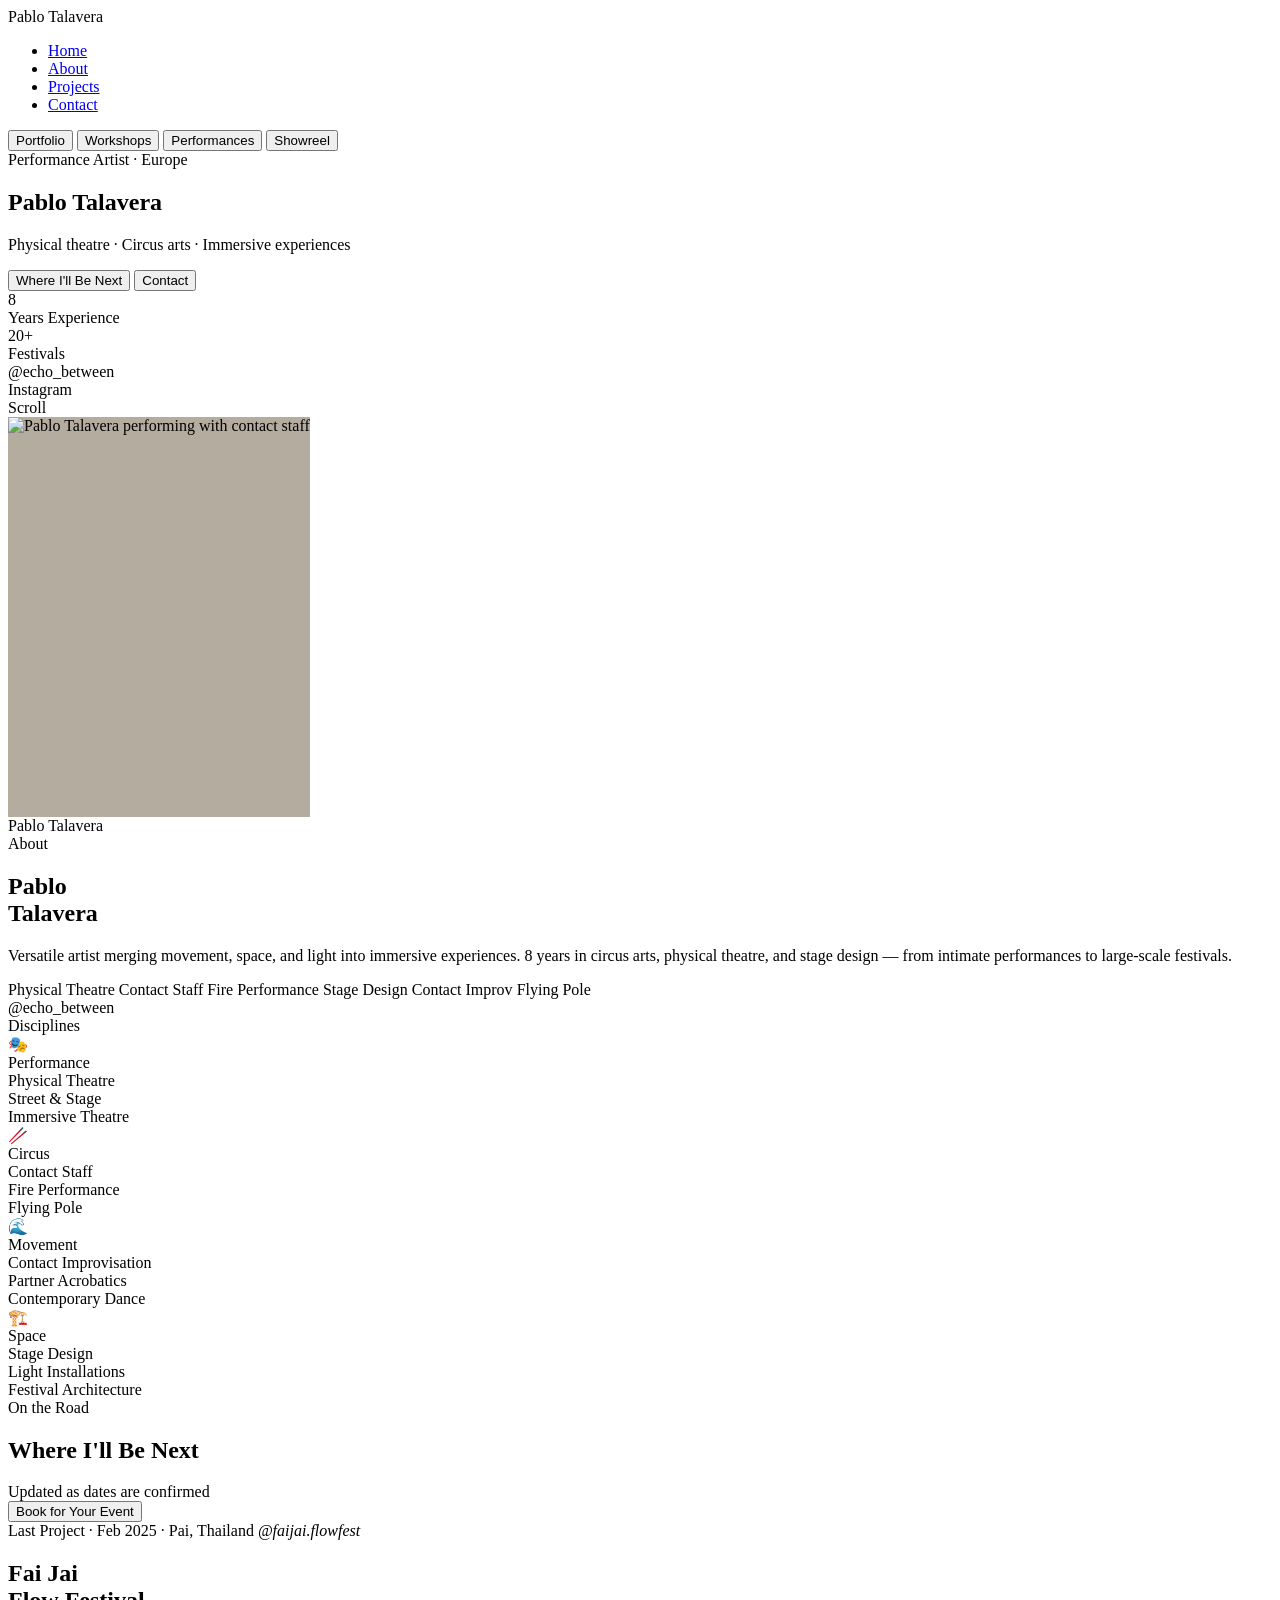
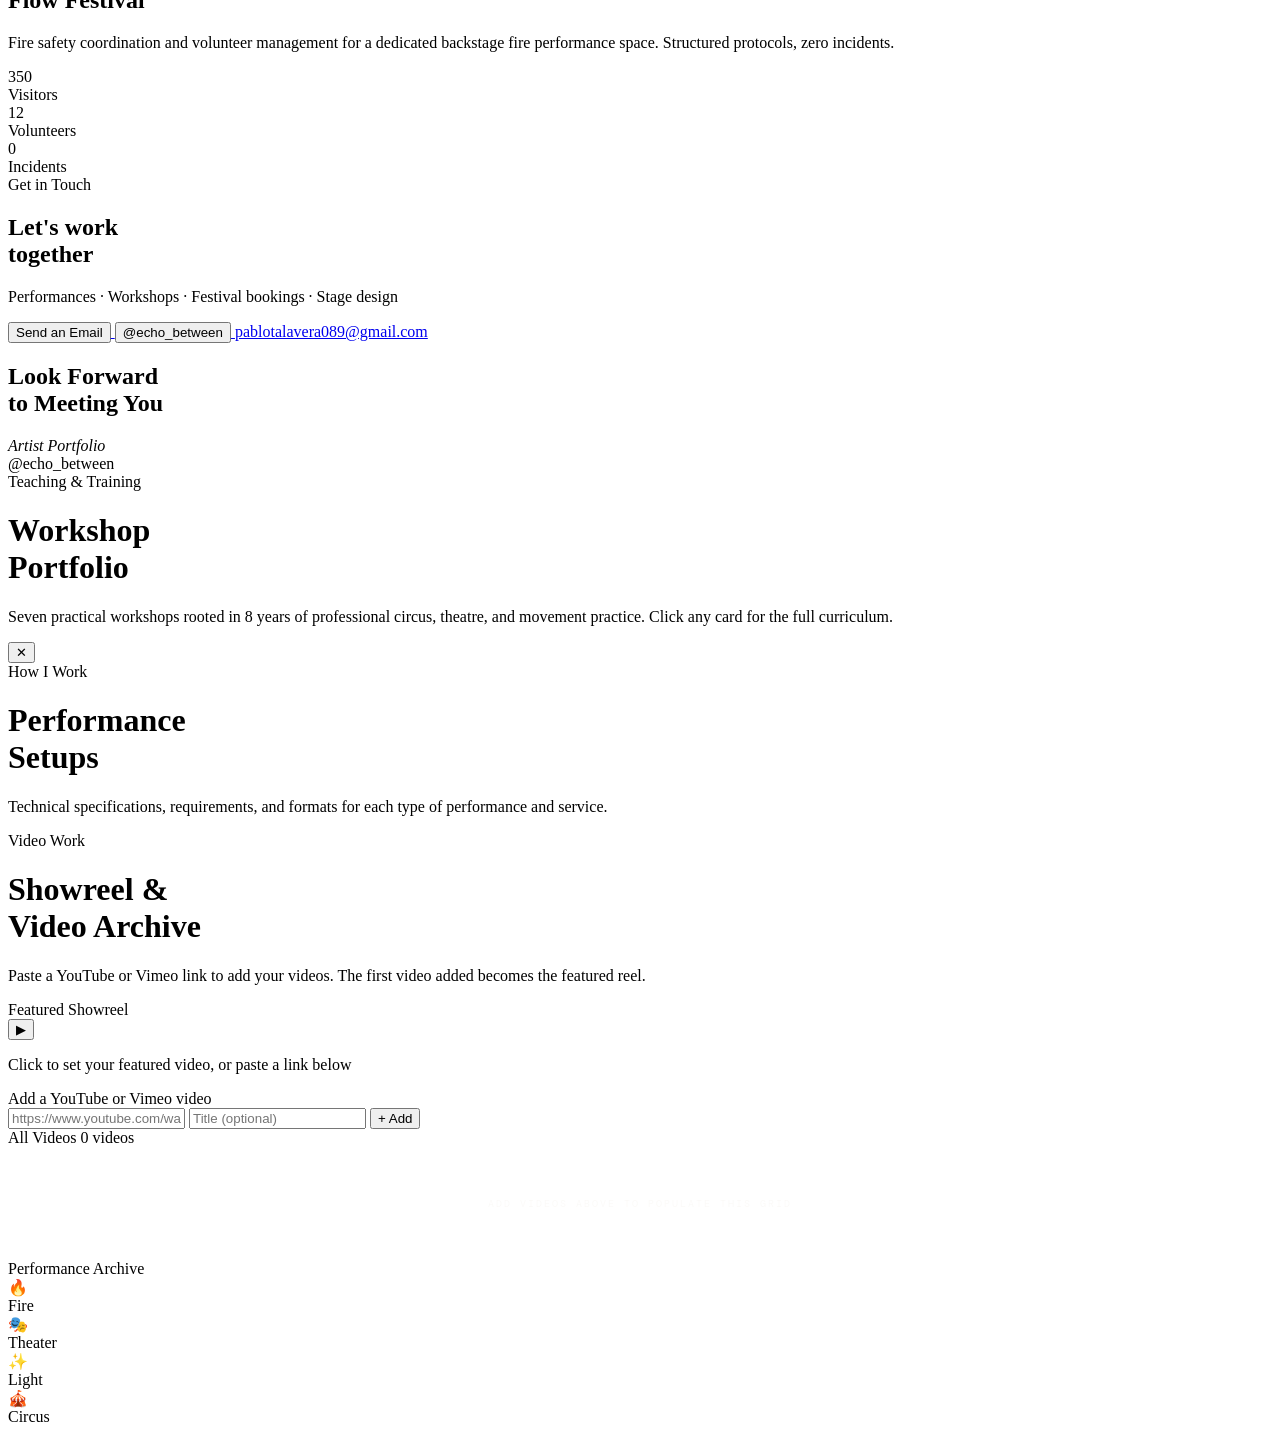
==== index.html @ c5f470c3 "Add files via upload" ====
<!DOCTYPE html>
<html lang="en">
<head>
  <meta charset="UTF-8"/>
  <meta name="viewport" content="width=device-width, initial-scale=1.0"/>
  <meta name="description" content="Pablo Talavera — Multidisciplinary performance artist. Physical theatre, circus arts, contact staff, stage design and immersive experiences."/>
  <meta name="author" content="Pablo Talavera"/>
  <meta property="og:title" content="Pablo Talavera — Artist Portfolio"/>
  <meta property="og:description" content="Physical theatre · Circus arts · Immersive experiences"/>
  <meta property="og:type" content="website"/>
  <title>Pablo Talavera — Artist Portfolio</title>

  <!-- Fonts -->
  <link rel="preconnect" href="https://fonts.googleapis.com"/>
  <link rel="preconnect" href="https://fonts.gstatic.com" crossorigin/>
  <link href="https://fonts.googleapis.com/css2?family=Cormorant+Garamond:ital,wght@0,300;0,400;0,600;1,300;1,400&family=DM+Sans:wght@300;400;500&family=DM+Mono:wght@400;500&display=swap" rel="stylesheet"/>

  <!-- Styles -->
  <link rel="stylesheet" href="assets/css/style.css"/>
</head>
<body>

<!-- CURSOR -->
<div id="cur" aria-hidden="true"></div>
<div id="cur-r" aria-hidden="true"></div>
<div class="grain" aria-hidden="true"></div>

<!-- ══ MAIN NAV ══ -->
<nav id="mnav" role="navigation" aria-label="Main navigation">
  <div class="nav-brand">Pablo Talavera</div>
  <ul class="nav-links">
    <li><a href="#" onclick="gp('home');return false;">Home</a></li>
    <li><a href="#" onclick="gp('home');setTimeout(()=>document.querySelector('.about-sec')?.scrollIntoView({behavior:'smooth'}),120);return false;">About</a></li>
    <li><a href="#" onclick="gp('home');setTimeout(()=>document.querySelector('.proj-sec')?.scrollIntoView({behavior:'smooth'}),120);return false;">Projects</a></li>
    <li><a href="#" onclick="gp('home');setTimeout(()=>document.querySelector('.cta-sec')?.scrollIntoView({behavior:'smooth'}),120);return false;">Contact</a></li>
  </ul>
</nav>

<!-- ══ PILL NAV ══ -->
<div id="pnav" role="navigation" aria-label="Section navigation">
  <button class="pb on"  onclick="gp('home')">Portfolio</button>
  <button class="pb"     onclick="gp('workshops')">Workshops</button>
  <button class="pb"     onclick="gp('performance')">Performances</button>
  <button class="pb"     onclick="gp('showreel')">Showreel</button>
</div>

<!-- ══════════════════════════════════════════
     PAGE: HOME
══════════════════════════════════════════ -->
<div id="pg-home" class="pg on">

  <!-- HERO -->
  <section id="hero" aria-label="Hero">
    <div class="orb orb1" aria-hidden="true"></div>
    <div class="orb orb2" aria-hidden="true"></div>
    <div class="hero-layout">
      <div class="hero-left">
        <div class="hero-eyebrow">Performance Artist · Europe</div>
        <h1 class="hero-name">
          <span class="ln">Pablo</span>
          <span class="ln">Talavera</span>
        </h1>
        <p class="hero-desc">Physical theatre · Circus arts · Immersive experiences</p>
        <div class="hero-btns">
          <button class="btn-primary" onclick="document.querySelector('.sched-sec').scrollIntoView({behavior:'smooth'})">
            Where I'll Be Next
          </button>
          <button class="btn-ghost" onclick="document.querySelector('.cta-sec').scrollIntoView({behavior:'smooth'})">
            Contact
          </button>
        </div>
      </div>
      <div class="hero-right-col">
        <div class="hstat">
          <div class="hstat-n" data-count="8" data-fmt="n">8</div>
          <div class="hstat-l">Years Experience</div>
        </div>
        <div class="h-div" aria-hidden="true"></div>
        <div class="hstat">
          <div class="hstat-n" data-count="20" data-fmt="p">20+</div>
          <div class="hstat-l">Festivals</div>
        </div>
        <div class="h-div" aria-hidden="true"></div>
        <div class="him">
          <div class="him-h">@echo_between</div>
          <div class="him-l">Instagram</div>
        </div>
      </div>
    </div>
    <div class="hero-scroll" aria-hidden="true">
      <div class="sc-bar"></div>
      <span>Scroll</span>
    </div>
  </section>

  <!-- ABOUT -->
  <section class="about-sec" aria-label="About">
    <div class="about-inner">
      <div class="rl">
        <div class="about-img-wrap">
          <img src="assets/images/pablo-about.jpg" alt="Pablo Talavera performing with contact staff"
               onerror="this.style.background='#b5aca0';this.style.minHeight='400px'"/>
          <div class="about-img-tag">Pablo Talavera</div>
        </div>
      </div>
      <div>
        <div class="eyebrow rv">About</div>
        <h2 class="about-heading rv d1">Pablo<br/>Talavera</h2>
        <p class="about-body rv d2">
          Versatile artist merging movement, space, and light into immersive experiences.
          8 years in circus arts, physical theatre, and stage design —
          from intimate performances to large-scale festivals.
        </p>
        <div class="about-pills rv d3">
          <span class="about-pill">Physical Theatre</span>
          <span class="about-pill">Contact Staff</span>
          <span class="about-pill">Fire Performance</span>
          <span class="about-pill">Stage Design</span>
          <span class="about-pill">Contact Improv</span>
          <span class="about-pill">Flying Pole</span>
        </div>
        <div class="about-sig rv d4">@echo_between</div>
      </div>
    </div>
  </section>

  <!-- SKILLS -->
  <section class="skills-sec" aria-label="Disciplines">
    <div class="skills-inner">
      <div class="eyebrow rv">Disciplines</div>
      <div class="skills-grid">
        <div class="skill-block rv d1">
          <div class="skill-ico" aria-hidden="true">🎭</div>
          <div class="skill-title">Performance</div>
          <div class="skill-items">
            <div class="skill-item">Physical Theatre</div>
            <div class="skill-item">Street &amp; Stage</div>
            <div class="skill-item">Immersive Theatre</div>
          </div>
        </div>
        <div class="skill-block rv d2">
          <div class="skill-ico" aria-hidden="true">🥢</div>
          <div class="skill-title">Circus</div>
          <div class="skill-items">
            <div class="skill-item">Contact Staff</div>
            <div class="skill-item">Fire Performance</div>
            <div class="skill-item">Flying Pole</div>
          </div>
        </div>
        <div class="skill-block rv d3">
          <div class="skill-ico" aria-hidden="true">🌊</div>
          <div class="skill-title">Movement</div>
          <div class="skill-items">
            <div class="skill-item">Contact Improvisation</div>
            <div class="skill-item">Partner Acrobatics</div>
            <div class="skill-item">Contemporary Dance</div>
          </div>
        </div>
        <div class="skill-block rv d4">
          <div class="skill-ico" aria-hidden="true">🏗️</div>
          <div class="skill-title">Space</div>
          <div class="skill-items">
            <div class="skill-item">Stage Design</div>
            <div class="skill-item">Light Installations</div>
            <div class="skill-item">Festival Architecture</div>
          </div>
        </div>
      </div>
    </div>
  </section>

  <!-- SCHEDULE -->
  <section class="sched-sec" aria-label="Schedule">
    <div class="sched-inner">
      <div class="sched-top rv">
        <div>
          <div class="eyebrow">On the Road</div>
          <h2 class="sched-heading">Where I'll Be Next</h2>
        </div>
        <div class="sched-note">Updated as dates are confirmed</div>
      </div>
      <!-- Rendered by JS from SCHEDULE array in main.js -->
      <div class="sched-list rv d1" id="sched-list"></div>
      <div class="sched-cta rv d2">
        <button class="btn-primary" onclick="document.querySelector('.cta-sec').scrollIntoView({behavior:'smooth'})">
          Book for Your Event
        </button>
      </div>
    </div>
  </section>

  <!-- PROJECT SHOWCASE -->
  <section class="proj-sec" aria-label="Project showcase">
    <div class="proj-inner">
      <div class="proj-header rv">
        <span>Last Project · Feb 2025 · Pai, Thailand</span>
        <span style="font-style:italic;">@faijai.flowfest</span>
      </div>
      <div class="proj-grid">
        <div>
          <h2 class="proj-title rv">Fai Jai<br/>Flow Festival</h2>
          <p class="proj-desc rv d1">
            Fire safety coordination and volunteer management
            for a dedicated backstage fire performance space.
            Structured protocols, zero incidents.
          </p>
        </div>
        <div class="proj-stats rv d2">
          <div>
            <div class="proj-stat-n">350</div>
            <div class="proj-stat-l">Visitors</div>
          </div>
          <div>
            <div class="proj-stat-n">12</div>
            <div class="proj-stat-l">Volunteers</div>
          </div>
          <div>
            <div class="proj-stat-n">0</div>
            <div class="proj-stat-l">Incidents</div>
          </div>
        </div>
      </div>
    </div>
  </section>

  <!-- CONTACT CTA -->
  <section class="cta-sec" aria-label="Contact">
    <div class="cta-inner">
      <div class="rv">
        <div class="eyebrow cta-pre">Get in Touch</div>
        <h2 class="cta-title">Let's work<br/>together</h2>
        <p class="cta-sub">Performances · Workshops · Festival bookings · Stage design</p>
      </div>
      <div class="cta-right rv d2">
        <a href="mailto:pablotalavera089@gmail.com">
          <button class="btn-primary">Send an Email</button>
        </a>
        <a href="https://instagram.com/echo_between" target="_blank" rel="noopener noreferrer">
          <button class="btn-ghost">@echo_between</button>
        </a>
        <a class="cta-email" href="mailto:pablotalavera089@gmail.com">
          pablotalavera089@gmail.com
        </a>
      </div>
    </div>
  </section>

  <!-- CLOSING -->
  <div class="cls" aria-hidden="true">
    <div class="cls-bg"></div>
    <div class="cls-in">
      <div class="cls-vl rv"></div>
      <h2 class="cls-txt rv d1">Look Forward<br/>to Meeting You</h2>
    </div>
    <div class="cls-foot">
      <span class="cls-foot-t" style="font-style:italic;">Artist Portfolio</span>
      <div class="cls-foot-line"></div>
      <span class="cls-foot-t">@echo_between</span>
    </div>
  </div>

</div><!-- /pg-home -->

<!-- ══════════════════════════════════════════
     PAGE: WORKSHOPS
══════════════════════════════════════════ -->
<div id="pg-workshops" class="pg">
  <div class="ws-page">
    <div class="ws-hero max-w">
      <div class="eyebrow">Teaching &amp; Training</div>
      <h1 class="ws-hero-title">Workshop<br/>Portfolio</h1>
      <p class="ws-hero-sub">
        Seven practical workshops rooted in 8 years of professional circus,
        theatre, and movement practice. Click any card for the full curriculum.
      </p>
    </div>
    <!-- Rendered by JS from WORKSHOPS array -->
    <div class="ws-grid" id="ws-grid"></div>
  </div>
</div>

<!-- Workshop modal -->
<div class="wmo" id="wmo" onclick="overlayClick(event)" role="dialog" aria-modal="true" aria-label="Workshop detail">
  <div class="wm">
    <div class="wmt">
      <button class="wm-close" onclick="closeModal()" aria-label="Close">✕</button>
      <div class="wm-cat"  id="m-cat"></div>
      <div class="wm-title" id="m-title"></div>
      <div class="wm-sub"  id="m-sub"></div>
    </div>
    <div class="wmb" id="m-body"></div>
  </div>
</div>

<!-- ══════════════════════════════════════════
     PAGE: PERFORMANCES
══════════════════════════════════════════ -->
<div id="pg-performance" class="pg">
  <div class="perf-page">
    <div class="perf-hero max-w">
      <div class="eyebrow">How I Work</div>
      <h1 class="perf-hero-title">Performance<br/>Setups</h1>
      <p class="perf-hero-sub">
        Technical specifications, requirements, and formats
        for each type of performance and service.
      </p>
    </div>
    <!-- Rendered by JS from SETUPS array -->
    <div class="perf-cards" id="perf-cards"></div>
  </div>
</div>

<!-- ══════════════════════════════════════════
     PAGE: SHOWREEL
══════════════════════════════════════════ -->
<div id="pg-showreel" class="pg">
  <div class="reel-page">

    <div class="reel-hero max-w">
      <div class="eyebrow">Video Work</div>
      <h1 class="reel-hero-title">Showreel &amp;<br/>Video Archive</h1>
      <p class="reel-hero-sub">
        Paste a YouTube or Vimeo link to add your videos.
        The first video added becomes the featured reel.
      </p>
    </div>

    <div class="reel-feat">
      <div class="reel-feat-lbl">Featured Showreel</div>
      <div class="vembed" id="vfeat">
        <div class="vembed-ph">
          <button class="vplay" onclick="promptFeatured()" aria-label="Set featured video">▶</button>
          <p>Click to set your featured video, or paste a link below</p>
        </div>
      </div>
    </div>

    <div class="reel-add">
      <div class="reel-add-lbl">Add a YouTube or Vimeo video</div>
      <div class="reel-row">
        <input class="ri" id="vurl"   type="url"  placeholder="https://www.youtube.com/watch?v=..." aria-label="Video URL"/>
        <input class="ri" id="vtitle" type="text" placeholder="Title (optional)" style="max-width:200px;" aria-label="Video title"/>
        <button class="radd" onclick="addVideo()">+ Add</button>
      </div>
    </div>

    <div class="reel-grid-sec">
      <div class="rgrid-hdr">
        <span>All Videos</span>
        <span id="vcnt">0 videos</span>
      </div>
      <div class="rgrid" id="rgrid">
        <div style="grid-column:1/-1;padding:2.5rem 0;text-align:center;">
          <p style="font-family:'DM Mono',monospace;font-size:.65rem;letter-spacing:2px;text-transform:uppercase;color:rgba(237,232,222,.2);">
            Add videos above to populate this grid
          </p>
        </div>
      </div>
    </div>

    <div class="reel-ph-sec">
      <div class="reel-ph-lbl">Performance Archive</div>
      <div class="reel-ph-row">
        <div class="ph">
          <div class="pno"></div>
          <div class="psc">
            <img src="assets/images/perf-fire.jpg" alt="Fire performance"
                 onerror="this.outerHTML='<div class=pph><div class=pio>🔥</div><div class=plb>Fire</div></div>'"/>
          </div>
        </div>
        <div class="ph">
          <div class="pno"></div>
          <div class="psc">
            <img src="assets/images/perf-theater.jpg" alt="Theater performance"
                 onerror="this.outerHTML='<div class=pph><div class=pio>🎭</div><div class=plb>Theater</div></div>'"/>
          </div>
        </div>
        <div class="ph">
          <div class="pno"></div>
          <div class="psc">
            <img src="assets/images/perf-light.jpg" alt="Light installation"
                 onerror="this.outerHTML='<div class=pph><div class=pio>✨</div><div class=plb>Light</div></div>'"/>
          </div>
        </div>
        <div class="ph">
          <div class="pno"></div>
          <div class="psc">
            <img src="assets/images/perf-circus.jpg" alt="Circus performance"
                 onerror="this.outerHTML='<div class=pph><div class=pio>🎪</div><div class=plb>Circus</div></div>'"/>
          </div>
        </div>
      </div>
    </div>

  </div>
</div><!-- /pg-showreel -->

<!-- Scripts -->
<script src="assets/js/main.js"></script>
</body>
</html>
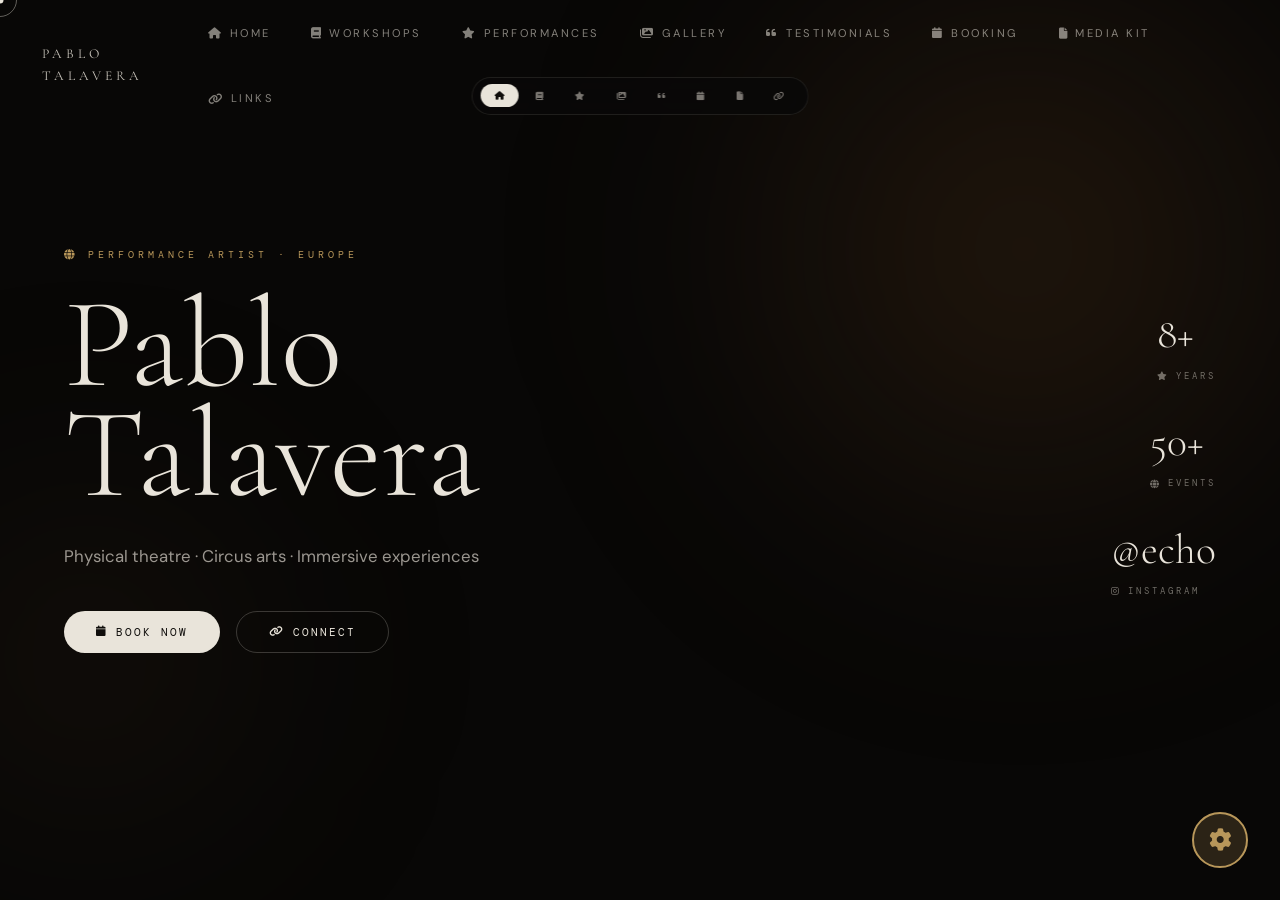
==== commit 7fbed571: "Rename index_Version9.html.txt to index.html" ====
--- a/index.html
+++ b/index.html
@@ -1,401 +1,575 @@
 <!DOCTYPE html>
 <html lang="en">
 <head>
-  <meta charset="UTF-8"/>
-  <meta name="viewport" content="width=device-width, initial-scale=1.0"/>
-  <meta name="description" content="Pablo Talavera — Multidisciplinary performance artist. Physical theatre, circus arts, contact staff, stage design and immersive experiences."/>
-  <meta name="author" content="Pablo Talavera"/>
-  <meta property="og:title" content="Pablo Talavera — Artist Portfolio"/>
-  <meta property="og:description" content="Physical theatre · Circus arts · Immersive experiences"/>
-  <meta property="og:type" content="website"/>
-  <title>Pablo Talavera — Artist Portfolio</title>
-
-  <!-- Fonts -->
-  <link rel="preconnect" href="https://fonts.googleapis.com"/>
-  <link rel="preconnect" href="https://fonts.gstatic.com" crossorigin/>
-  <link href="https://fonts.googleapis.com/css2?family=Cormorant+Garamond:ital,wght@0,300;0,400;0,600;1,300;1,400&family=DM+Sans:wght@300;400;500&family=DM+Mono:wght@400;500&display=swap" rel="stylesheet"/>
-
-  <!-- Styles -->
-  <link rel="stylesheet" href="assets/css/style.css"/>
+    <meta charset="UTF-8"/>
+    <meta name="viewport" content="width=device-width, initial-scale=1.0"/>
+    <meta name="description" content="Pablo Talavera — Professional performance artist specializing in circus arts, physical theatre, and immersive experiences across Europe. Book workshops, performances, and custom events."/>
+    <meta name="keywords" content="performance artist, circus arts, physical theatre, workshop, contact staff, fire performance, booking"/>
+    <meta name="author" content="Pablo Talavera"/>
+    <meta name="theme-color" content="#080706"/>
+    <meta property="og:title" content="Pablo Talavera — Performance Artist"/>
+    <meta property="og:description" content="Professional performance artist specializing in circus, theatre, and immersive experiences."/>
+    <meta property="og:image" content="https://res.cloudinary.com/dol2caucl/image/upload/v1775279849/Segment_20260404_115047120_qnnkly.png"/>
+    <meta property="og:url" content="https://pablotalavera089-cpu.github.io/Portfolio/"/>
+    <meta property="og:type" content="website"/>
+    <meta name="twitter:card" content="summary_large_image"/>
+    <link rel="canonical" href="https://pablotalavera089-cpu.github.io/Portfolio/"/>
+    <link rel="icon" type="image/svg+xml" href="data:image/svg+xml,<svg xmlns='http://www.w3.org/2000/svg' viewBox='0 0 100 100'><text y='75' font-size='75' fill='%23b8975a'>P</text></svg>"/>
+    <title>Pablo Talavera — Performance Artist | Circus Arts | Physical Theatre</title>
+    <link href="https://fonts.googleapis.com/css2?family=Cormorant+Garamond:ital,wght@0,300;0,400;0,600;0,700;1,300;1,400&family=DM+Sans:wght@300;400;500&family=DM+Mono:wght@400;500&display=swap" rel="stylesheet"/>
+    <link rel="stylesheet" href="https://cdnjs.cloudflare.com/ajax/libs/font-awesome/6.4.0/css/all.min.css"/>
+    <style>
+        :root {
+            --black: #080706;
+            --ink: #0f0d0b;
+            --cream: #e9e4da;
+            --warm: #f2ede4;
+            --brown: #3b2f26;
+            --mid: #604a38;
+            --light: #8c7060;
+            --gold: #b8975a;
+            --gold2: #d4b278;
+            --transition: all .22s cubic-bezier(.16,1,.3,1);
+        }
+
+        *,*::before,*::after { margin: 0; padding: 0; box-sizing: border-box; }
+        html { scroll-behavior: smooth; -webkit-text-size-adjust: 100%; }
+        body { font-family: 'DM Sans', sans-serif; background: var(--black); color: var(--cream); overflow-x: hidden; cursor: none; -webkit-font-smoothing: antialiased; text-rendering: optimizeLegibility; line-height: 1.6; }
+        img { display: block; max-width: 100%; height: auto; loading: lazy; }
+        a { text-decoration: none; color: inherit; }
+        button { font-family: inherit; cursor: pointer; transition: var(--transition); border: none; }
+        h1,h2,h3,h4,h5,h6 { line-height: 1.1; }
+
+        /* CURSOR */
+        #cur { position: fixed; width: 7px; height: 7px; background: var(--cream); border-radius: 50%; pointer-events: none; z-index: 9999; transform: translate(-50%, -50%); transition: width .2s, height .2s; }
+        #cur-r { position: fixed; width: 34px; height: 34px; border: 1px solid rgba(233,228,218,.4); border-radius: 50%; pointer-events: none; z-index: 9998; transform: translate(-50%, -50%); transition: width .3s, height .3s; }
+
+        /* NAV */
+        #mnav { position: fixed; top: 0; left: 0; right: 0; z-index: 500; padding: 1.2rem 2.6rem; display: flex; justify-content: space-between; align-items: center; transition: background .4s; }
+        #mnav.scrolled { background: rgba(8,7,6,.92); backdrop-filter: blur(14px); }
+        .nav-brand { font-family: 'Cormorant Garamond', serif; font-size: .85rem; letter-spacing: 4px; text-transform: uppercase; color: var(--cream); opacity: .85; font-weight: 400; }
+        .nav-links { display: flex; gap: 2.5rem; list-style: none; align-items: center; flex-wrap: wrap; }
+        .nav-links a { font-size: .7rem; letter-spacing: 2.5px; text-transform: uppercase; color: var(--cream); opacity: .55; transition: opacity .25s; display: inline-flex; align-items: center; gap: .4rem; }
+        .nav-links a:hover { opacity: 1; }
+
+        /* MOBILE MENU */
+        .menu-toggle { display: none; background: none; border: none; color: var(--cream); font-size: 1.5rem; cursor: pointer; z-index: 501; padding: .5rem; width: 44px; height: 44px; align-items: center; justify-content: center; }
+        .mobile-nav { position: fixed; top: 0; right: -100%; width: 300px; height: 100vh; background: rgba(8,7,6,.99); backdrop-filter: blur(20px); border-left: 1px solid rgba(233,228,218,.1); z-index: 490; transition: right .35s cubic-bezier(.16,1,.3,1); overflow-y: auto; padding-top: 5rem; }
+        .mobile-nav.open { right: 0; }
+        .mobile-nav a, .mobile-nav button { display: flex; align-items: center; gap: .8rem; width: 100%; padding: 1.2rem 1.8rem; color: var(--cream); border: none; background: none; text-align: left; border-left: 3px solid transparent; border-bottom: 1px solid rgba(233,228,218,.05); font-size: .9rem; letter-spacing: .5px; text-transform: uppercase; cursor: pointer; font-family: inherit; }
+        .mobile-nav a:hover, .mobile-nav button:hover { background: rgba(233,228,218,.08); border-left-color: var(--gold); }
+        .mobile-close { position: absolute; top: 1rem; right: 1.5rem; background: none; border: none; color: var(--cream); font-size: 1.3rem; cursor: pointer; padding: .5rem; width: 44px; height: 44px; display: flex; align-items: center; justify-content: center; }
+
+        /* PILL NAV */
+        #pnav { position: fixed; top: 4.8rem; left: 50%; transform: translateX(-50%); z-index: 480; background: rgba(10,9,8,.88); backdrop-filter: blur(20px); border: 1px solid rgba(233,228,218,.1); border-radius: 999px; padding: .4rem .5rem; display: flex; gap: .2rem; }
+        .pb { font-family: 'DM Mono', monospace; font-size: .54rem; letter-spacing: 1px; text-transform: uppercase; color: rgba(233,228,218,.5); padding: .35rem .85rem; border-radius: 999px; border: none; background: transparent; cursor: pointer; white-space: nowrap; transition: all .22s; }
+        .pb:hover { color: var(--cream); background: rgba(233,228,218,.07); }
+        .pb.on { background: var(--cream); color: var(--ink); }
+
+        /* PAGES */
+        .pg { display: none; }
+        .pg.on { display: block; animation: pgIn .5s cubic-bezier(.16,1,.3,1) forwards; }
+        @keyframes pgIn { from { opacity: 0; transform: translateY(12px); } to { opacity: 1; transform: translateY(0); } }
+
+        /* REVEAL ANIMATIONS */
+        .rv { opacity: 0; transform: translateY(20px); transition: opacity .75s ease, transform .75s cubic-bezier(.16,1,.3,1); }
+        .rv.in { opacity: 1; transform: none; }
+        .d1 { transition-delay: .1s; } .d2 { transition-delay: .2s; } .d3 { transition-delay: .3s; } .d4 { transition-delay: .4s; } .d5 { transition-delay: .5s; }
+
+        /* HERO */
+        #hero { position: relative; height: 100vh; background: var(--black); display: flex; align-items: center; overflow: hidden; }
+        .orb { position: absolute; border-radius: 50%; filter: blur(100px); pointer-events: none; }
+        .orb1 { width: 60vw; height: 60vw; top: -15%; right: -10%; background: radial-gradient(circle, rgba(90,58,28,.35) 0%, transparent 70%); }
+        .orb2 { width: 38vw; height: 38vw; bottom: 0; left: -12%; background: radial-gradient(circle, rgba(58,42,22,.25) 0%, transparent 70%); }
+        .hero-layout { position: relative; z-index: 2; width: 100%; max-width: 1280px; margin: 0 auto; padding: 0 5vw; display: grid; grid-template-columns: 1fr auto; align-items: center; gap: 4rem; }
+        .hero-eyebrow { font-family: 'DM Mono', monospace; font-size: .65rem; letter-spacing: 4px; text-transform: uppercase; color: var(--gold); margin-bottom: 1.6rem; opacity: 0; animation: slr .8s .2s forwards; }
+        .hero-name { font-family: 'Cormorant Garamond', serif; font-weight: 300; font-size: clamp(4.5rem, 10vw, 9rem); line-height: .86; color: var(--cream); overflow: hidden; }
+        .hero-name span { display: block; opacity: 0; animation: slr 1s forwards; }
+        .hero-name span:nth-child(1) { animation-delay: .35s; }
+        .hero-name span:nth-child(2) { animation-delay: .48s; }
+        .hero-desc { margin-top: 2rem; font-size: 1.05rem; line-height: 1.75; color: rgba(233,228,218,.65); max-width: 420px; opacity: 0; animation: slr .9s .75s forwards; }
+        .hero-btns { margin-top: 2.5rem; display: flex; gap: 1rem; opacity: 0; animation: fdi 1s 1.1s forwards; flex-wrap: wrap; }
+        .btn-pri, .btn-gh { font-family: 'DM Mono', monospace; font-size: .68rem; letter-spacing: 2px; text-transform: uppercase; border-radius: 999px; padding: .8rem 2rem; white-space: nowrap; display: inline-flex; align-items: center; gap: .5rem; }
+        .btn-pri { background: var(--cream); color: var(--ink); }
+        .btn-pri:hover { background: var(--gold2); transform: translateY(-2px); }
+        .btn-gh { background: transparent; color: var(--cream); border: 1px solid rgba(233,228,218,.22); }
+        .btn-gh:hover { border-color: var(--cream); transform: translateY(-2px); }
+        .hero-right-col { display: flex; flex-direction: column; align-items: flex-end; gap: 1.6rem; opacity: 0; animation: fdi .9s .6s forwards; }
+        .hstat-n { font-family: 'Cormorant Garamond', serif; font-size: 2.6rem; font-weight: 300; color: var(--cream); }
+        .hstat-l { font-family: 'DM Mono', monospace; font-size: .54rem; letter-spacing: 3px; text-transform: uppercase; color: rgba(233,228,218,.45); margin-top: .1rem; display: flex; align-items: center; gap: .4rem; }
+
+        @keyframes slr { to { opacity: 1; transform: translateX(0); } }
+        @keyframes fdi { to { opacity: 1; } }
+
+        /* NEW SECTIONS */
+        .testimonials-sec { background: var(--black); padding: 5rem 5vw; }
+        .testimonials-title { font-family: 'Cormorant Garamond', serif; font-size: clamp(2.4rem, 6vw, 4rem); font-weight: 300; color: var(--cream); margin-bottom: 3rem; }
+        .carousel { position: relative; max-width: 800px; margin: 0 auto; }
+        .carousel-item { display: none; opacity: 0; transition: opacity .5s ease; text-align: center; }
+        .carousel-item.active { display: block; opacity: 1; }
+        .testimonial-text { font-family: 'Cormorant Garamond', serif; font-size: 1.5rem; font-weight: 300; color: var(--cream); margin-bottom: 1.5rem; line-height: 1.6; }
+        .testimonial-author { font-family: 'DM Mono', monospace; font-size: .75rem; letter-spacing: 2px; text-transform: uppercase; color: var(--gold); }
+        .carousel-nav { display: flex; justify-content: center; gap: 2rem; margin-top: 2.5rem; }
+        .carousel-nav button { background: var(--gold); color: var(--ink); border: none; border-radius: 50%; width: 44px; height: 44px; display: flex; align-items: center; justify-content: center; cursor: pointer; font-weight: 600; }
+        .carousel-nav button:hover { background: var(--gold2); }
+
+        .booking-sec { background: var(--warm); color: var(--brown); padding: 5rem 5vw; }
+        .booking-inner { max-width: 650px; margin: 0 auto; }
+        .booking-title { font-family: 'Cormorant Garamond', serif; font-size: clamp(2rem, 5vw, 3rem); font-weight: 300; color: var(--brown); margin-bottom: 2rem; }
+        .booking-form { display: flex; flex-direction: column; gap: 1.5rem; }
+        .form-group { display: flex; flex-direction: column; }
+        .form-group label { font-family: 'DM Mono', monospace; font-size: .7rem; letter-spacing: 2px; text-transform: uppercase; color: var(--mid); margin-bottom: .5rem; font-weight: 600; }
+        .form-group input, .form-group textarea { padding: 1rem; border: 1.5px solid var(--brown); border-radius: 8px; font-family: 'DM Sans'; font-size: .95rem; color: var(--brown); transition: border-color .2s; }
+        .form-group input:focus, .form-group textarea:focus { outline: none; border-color: var(--gold); box-shadow: 0 0 0 3px rgba(184,151,90,.1); }
+        .form-group textarea { min-height: 120px; resize: vertical; }
+        .submit-btn { background: var(--gold); color: var(--ink); border: none; border-radius: 8px; padding: 1rem 2rem; font-family: 'DM Mono', monospace; font-size: .75rem; letter-spacing: 2px; text-transform: uppercase; font-weight: 600; cursor: pointer; transition: background .2s; }
+        .submit-btn:hover { background: var(--gold2); }
+        .form-success { color: var(--gold); font-family: 'DM Mono', monospace; font-size: .75rem; letter-spacing: 1px; text-align: center; margin-top: 1rem; display: none; }
+        .form-success.show { display: block; animation: slideIn .3s ease; }
+        @keyframes slideIn { from { opacity: 0; transform: translateY(-10px); } to { opacity: 1; transform: translateY(0); } }
+
+        .media-kit-sec { background: var(--black); padding: 5rem 5vw; }
+        .media-kit-inner { max-width: 1280px; margin: 0 auto; }
+        .media-kit-title { font-family: 'Cormorant Garamond', serif; font-size: clamp(2.4rem, 6vw, 4rem); font-weight: 300; color: var(--cream); margin-bottom: 3rem; }
+        .media-kit-grid { display: grid; grid-template-columns: repeat(auto-fit, minmax(280px, 1fr)); gap: 2.5rem; }
+        .media-card { background: rgba(233,228,218,.038); border: 1px solid rgba(233,228,218,.08); border-radius: 14px; padding: 2.5rem; text-align: center; transition: var(--transition); }
+        .media-card:hover { background: rgba(233,228,218,.09); transform: translateY(-5px); border-color: rgba(184,151,90,.3); }
+        .media-icon { font-size: 3rem; color: var(--gold); margin-bottom: 1rem; }
+        .media-label { font-family: 'DM Mono', monospace; font-size: .75rem; letter-spacing: 2px; text-transform: uppercase; color: var(--gold); margin-bottom: 1rem; display: block; }
+        .media-btn { background: var(--gold); color: var(--ink); border: none; border-radius: 8px; padding: .8rem 2rem; font-family: 'DM Mono', monospace; font-size: .7rem; letter-spacing: 1.5px; text-transform: uppercase; font-weight: 600; cursor: pointer; }
+        .media-btn:hover { background: var(--gold2); }
+
+        /* RESPONSIVE */
+        @media(max-width: 1024px) { .nav-links { display: none; } }
+        @media(max-width: 768px) {
+            #mnav { padding: .8rem 1.6rem; }
+            .menu-toggle { display: flex; }
+            #pnav { display: none; }
+            .media-kit-grid { grid-template-columns: 1fr; }
+            .carousel-nav { gap: 1rem; }
+            .carousel-nav button { width: 40px; height: 40px; font-size: .8rem; }
+        }
+        @media(max-width: 480px) {
+            #mnav { padding: .8rem 1rem; }
+            .nav-brand { font-size: .65rem; }
+            .menu-toggle { font-size: 1.2rem; }
+            .hero-name { font-size: clamp(3rem, 12vw, 5rem); }
+            .mobile-nav { width: 85vw; }
+        }
+    </style>
 </head>
 <body>
-
-<!-- CURSOR -->
-<div id="cur" aria-hidden="true"></div>
-<div id="cur-r" aria-hidden="true"></div>
-<div class="grain" aria-hidden="true"></div>
-
-<!-- ══ MAIN NAV ══ -->
+<div id="cur"></div><div id="cur-r"></div>
+
 <nav id="mnav" role="navigation" aria-label="Main navigation">
-  <div class="nav-brand">Pablo Talavera</div>
-  <ul class="nav-links">
-    <li><a href="#" onclick="gp('home');return false;">Home</a></li>
-    <li><a href="#" onclick="gp('home');setTimeout(()=>document.querySelector('.about-sec')?.scrollIntoView({behavior:'smooth'}),120);return false;">About</a></li>
-    <li><a href="#" onclick="gp('home');setTimeout(()=>document.querySelector('.proj-sec')?.scrollIntoView({behavior:'smooth'}),120);return false;">Projects</a></li>
-    <li><a href="#" onclick="gp('home');setTimeout(()=>document.querySelector('.cta-sec')?.scrollIntoView({behavior:'smooth'}),120);return false;">Contact</a></li>
-  </ul>
+    <div class="nav-brand">Pablo Talavera</div>
+    <button class="menu-toggle" onclick="toggleMobileMenu()" title="Toggle menu" aria-label="Toggle navigation menu"><i class="fas fa-bars"></i></button>
+    <ul class="nav-links">
+        <li><a href="#" onclick="gp('home');return false;"><i class="fas fa-home"></i> Home</a></li>
+        <li><a href="#" onclick="gp('workshops');return false;"><i class="fas fa-book"></i> Workshops</a></li>
+        <li><a href="#" onclick="gp('performance');return false;"><i class="fas fa-star"></i> Performances</a></li>
+        <li><a href="#" onclick="gp('gallery');return false;"><i class="fas fa-images"></i> Gallery</a></li>
+        <li><a href="#" onclick="gp('testimonials');return false;"><i class="fas fa-quote-left"></i> Testimonials</a></li>
+        <li><a href="#" onclick="gp('booking');return false;"><i class="fas fa-calendar"></i> Booking</a></li>
+        <li><a href="#" onclick="gp('media');return false;"><i class="fas fa-file"></i> Media Kit</a></li>
+        <li><a href="#" onclick="gp('linktree');return false;"><i class="fas fa-link"></i> Links</a></li>
+    </ul>
 </nav>
 
-<!-- ══ PILL NAV ══ -->
-<div id="pnav" role="navigation" aria-label="Section navigation">
-  <button class="pb on"  onclick="gp('home')">Portfolio</button>
-  <button class="pb"     onclick="gp('workshops')">Workshops</button>
-  <button class="pb"     onclick="gp('performance')">Performances</button>
-  <button class="pb"     onclick="gp('showreel')">Showreel</button>
-</div>
-
-<!-- ══════════════════════════════════════════
-     PAGE: HOME
-══════════════════════════════════════════ -->
-<div id="pg-home" class="pg on">
-
-  <!-- HERO -->
-  <section id="hero" aria-label="Hero">
+<div class="mobile-nav" id="mobileNav" role="navigation" aria-label="Mobile navigation">
+    <button class="mobile-close" onclick="toggleMobileMenu()" aria-label="Close menu"><i class="fas fa-times"></i></button>
+    <a href="#" onclick="gp('home');toggleMobileMenu();return false;"><i class="fas fa-home"></i> Home</a>
+    <a href="#" onclick="gp('workshops');toggleMobileMenu();return false;"><i class="fas fa-book"></i> Workshops</a>
+    <a href="#" onclick="gp('performance');toggleMobileMenu();return false;"><i class="fas fa-star"></i> Performances</a>
+    <a href="#" onclick="gp('gallery');toggleMobileMenu();return false;"><i class="fas fa-images"></i> Gallery</a>
+    <a href="#" onclick="gp('testimonials');toggleMobileMenu();return false;"><i class="fas fa-quote-left"></i> Testimonials</a>
+    <a href="#" onclick="gp('booking');toggleMobileMenu();return false;"><i class="fas fa-calendar"></i> Booking</a>
+    <a href="#" onclick="gp('media');toggleMobileMenu();return false;"><i class="fas fa-file"></i> Media Kit</a>
+    <a href="#" onclick="gp('linktree');toggleMobileMenu();return false;"><i class="fas fa-link"></i> Links</a>
+    <a href="#" onclick="toggleAdmin();toggleMobileMenu();return false;"><i class="fas fa-cog"></i> Admin</a>
+</div>
+
+<div id="pnav" role="tablist" aria-label="Page navigation">
+    <button class="pb on" onclick="gp('home')" role="tab" aria-selected="true"><i class="fas fa-home"></i></button>
+    <button class="pb" onclick="gp('workshops')" role="tab"><i class="fas fa-book"></i></button>
+    <button class="pb" onclick="gp('performance')" role="tab"><i class="fas fa-star"></i></button>
+    <button class="pb" onclick="gp('gallery')" role="tab"><i class="fas fa-images"></i></button>
+    <button class="pb" onclick="gp('testimonials')" role="tab"><i class="fas fa-quote-left"></i></button>
+    <button class="pb" onclick="gp('booking')" role="tab"><i class="fas fa-calendar"></i></button>
+    <button class="pb" onclick="gp('media')" role="tab"><i class="fas fa-file"></i></button>
+    <button class="pb" onclick="gp('linktree')" role="tab"><i class="fas fa-link"></i></button>
+</div>
+
+<main id="main">
+
+<!-- HOME PAGE -->
+<div id="pg-home" class="pg on" role="region" aria-label="Home page">
+<section id="hero">
     <div class="orb orb1" aria-hidden="true"></div>
     <div class="orb orb2" aria-hidden="true"></div>
     <div class="hero-layout">
-      <div class="hero-left">
-        <div class="hero-eyebrow">Performance Artist · Europe</div>
-        <h1 class="hero-name">
-          <span class="ln">Pablo</span>
-          <span class="ln">Talavera</span>
-        </h1>
-        <p class="hero-desc">Physical theatre · Circus arts · Immersive experiences</p>
-        <div class="hero-btns">
-          <button class="btn-primary" onclick="document.querySelector('.sched-sec').scrollIntoView({behavior:'smooth'})">
-            Where I'll Be Next
-          </button>
-          <button class="btn-ghost" onclick="document.querySelector('.cta-sec').scrollIntoView({behavior:'smooth'})">
-            Contact
-          </button>
-        </div>
-      </div>
-      <div class="hero-right-col">
-        <div class="hstat">
-          <div class="hstat-n" data-count="8" data-fmt="n">8</div>
-          <div class="hstat-l">Years Experience</div>
-        </div>
-        <div class="h-div" aria-hidden="true"></div>
-        <div class="hstat">
-          <div class="hstat-n" data-count="20" data-fmt="p">20+</div>
-          <div class="hstat-l">Festivals</div>
-        </div>
-        <div class="h-div" aria-hidden="true"></div>
-        <div class="him">
-          <div class="him-h">@echo_between</div>
-          <div class="him-l">Instagram</div>
-        </div>
-      </div>
-    </div>
-    <div class="hero-scroll" aria-hidden="true">
-      <div class="sc-bar"></div>
-      <span>Scroll</span>
-    </div>
-  </section>
-
-  <!-- ABOUT -->
-  <section class="about-sec" aria-label="About">
-    <div class="about-inner">
-      <div class="rl">
-        <div class="about-img-wrap">
-          <img src="assets/images/pablo-about.jpg" alt="Pablo Talavera performing with contact staff"
-               onerror="this.style.background='#b5aca0';this.style.minHeight='400px'"/>
-          <div class="about-img-tag">Pablo Talavera</div>
-        </div>
-      </div>
-      <div>
-        <div class="eyebrow rv">About</div>
-        <h2 class="about-heading rv d1">Pablo<br/>Talavera</h2>
-        <p class="about-body rv d2">
-          Versatile artist merging movement, space, and light into immersive experiences.
-          8 years in circus arts, physical theatre, and stage design —
-          from intimate performances to large-scale festivals.
-        </p>
-        <div class="about-pills rv d3">
-          <span class="about-pill">Physical Theatre</span>
-          <span class="about-pill">Contact Staff</span>
-          <span class="about-pill">Fire Performance</span>
-          <span class="about-pill">Stage Design</span>
-          <span class="about-pill">Contact Improv</span>
-          <span class="about-pill">Flying Pole</span>
-        </div>
-        <div class="about-sig rv d4">@echo_between</div>
-      </div>
-    </div>
-  </section>
-
-  <!-- SKILLS -->
-  <section class="skills-sec" aria-label="Disciplines">
-    <div class="skills-inner">
-      <div class="eyebrow rv">Disciplines</div>
-      <div class="skills-grid">
-        <div class="skill-block rv d1">
-          <div class="skill-ico" aria-hidden="true">🎭</div>
-          <div class="skill-title">Performance</div>
-          <div class="skill-items">
-            <div class="skill-item">Physical Theatre</div>
-            <div class="skill-item">Street &amp; Stage</div>
-            <div class="skill-item">Immersive Theatre</div>
-          </div>
-        </div>
-        <div class="skill-block rv d2">
-          <div class="skill-ico" aria-hidden="true">🥢</div>
-          <div class="skill-title">Circus</div>
-          <div class="skill-items">
-            <div class="skill-item">Contact Staff</div>
-            <div class="skill-item">Fire Performance</div>
-            <div class="skill-item">Flying Pole</div>
-          </div>
-        </div>
-        <div class="skill-block rv d3">
-          <div class="skill-ico" aria-hidden="true">🌊</div>
-          <div class="skill-title">Movement</div>
-          <div class="skill-items">
-            <div class="skill-item">Contact Improvisation</div>
-            <div class="skill-item">Partner Acrobatics</div>
-            <div class="skill-item">Contemporary Dance</div>
-          </div>
-        </div>
-        <div class="skill-block rv d4">
-          <div class="skill-ico" aria-hidden="true">🏗️</div>
-          <div class="skill-title">Space</div>
-          <div class="skill-items">
-            <div class="skill-item">Stage Design</div>
-            <div class="skill-item">Light Installations</div>
-            <div class="skill-item">Festival Architecture</div>
-          </div>
-        </div>
-      </div>
-    </div>
-  </section>
-
-  <!-- SCHEDULE -->
-  <section class="sched-sec" aria-label="Schedule">
-    <div class="sched-inner">
-      <div class="sched-top rv">
-        <div>
-          <div class="eyebrow">On the Road</div>
-          <h2 class="sched-heading">Where I'll Be Next</h2>
-        </div>
-        <div class="sched-note">Updated as dates are confirmed</div>
-      </div>
-      <!-- Rendered by JS from SCHEDULE array in main.js -->
-      <div class="sched-list rv d1" id="sched-list"></div>
-      <div class="sched-cta rv d2">
-        <button class="btn-primary" onclick="document.querySelector('.cta-sec').scrollIntoView({behavior:'smooth'})">
-          Book for Your Event
-        </button>
-      </div>
-    </div>
-  </section>
-
-  <!-- PROJECT SHOWCASE -->
-  <section class="proj-sec" aria-label="Project showcase">
-    <div class="proj-inner">
-      <div class="proj-header rv">
-        <span>Last Project · Feb 2025 · Pai, Thailand</span>
-        <span style="font-style:italic;">@faijai.flowfest</span>
-      </div>
-      <div class="proj-grid">
-        <div>
-          <h2 class="proj-title rv">Fai Jai<br/>Flow Festival</h2>
-          <p class="proj-desc rv d1">
-            Fire safety coordination and volunteer management
-            for a dedicated backstage fire performance space.
-            Structured protocols, zero incidents.
-          </p>
-        </div>
-        <div class="proj-stats rv d2">
-          <div>
-            <div class="proj-stat-n">350</div>
-            <div class="proj-stat-l">Visitors</div>
-          </div>
-          <div>
-            <div class="proj-stat-n">12</div>
-            <div class="proj-stat-l">Volunteers</div>
-          </div>
-          <div>
-            <div class="proj-stat-n">0</div>
-            <div class="proj-stat-l">Incidents</div>
-          </div>
-        </div>
-      </div>
-    </div>
-  </section>
-
-  <!-- CONTACT CTA -->
-  <section class="cta-sec" aria-label="Contact">
-    <div class="cta-inner">
-      <div class="rv">
-        <div class="eyebrow cta-pre">Get in Touch</div>
-        <h2 class="cta-title">Let's work<br/>together</h2>
-        <p class="cta-sub">Performances · Workshops · Festival bookings · Stage design</p>
-      </div>
-      <div class="cta-right rv d2">
-        <a href="mailto:pablotalavera089@gmail.com">
-          <button class="btn-primary">Send an Email</button>
-        </a>
-        <a href="https://instagram.com/echo_between" target="_blank" rel="noopener noreferrer">
-          <button class="btn-ghost">@echo_between</button>
-        </a>
-        <a class="cta-email" href="mailto:pablotalavera089@gmail.com">
-          pablotalavera089@gmail.com
-        </a>
-      </div>
-    </div>
-  </section>
-
-  <!-- CLOSING -->
-  <div class="cls" aria-hidden="true">
-    <div class="cls-bg"></div>
-    <div class="cls-in">
-      <div class="cls-vl rv"></div>
-      <h2 class="cls-txt rv d1">Look Forward<br/>to Meeting You</h2>
-    </div>
-    <div class="cls-foot">
-      <span class="cls-foot-t" style="font-style:italic;">Artist Portfolio</span>
-      <div class="cls-foot-line"></div>
-      <span class="cls-foot-t">@echo_between</span>
-    </div>
-  </div>
-
-</div><!-- /pg-home -->
-
-<!-- ══════════════════════════════════════════
-     PAGE: WORKSHOPS
-══════════════════════════════════════════ -->
-<div id="pg-workshops" class="pg">
-  <div class="ws-page">
-    <div class="ws-hero max-w">
-      <div class="eyebrow">Teaching &amp; Training</div>
-      <h1 class="ws-hero-title">Workshop<br/>Portfolio</h1>
-      <p class="ws-hero-sub">
-        Seven practical workshops rooted in 8 years of professional circus,
-        theatre, and movement practice. Click any card for the full curriculum.
-      </p>
-    </div>
-    <!-- Rendered by JS from WORKSHOPS array -->
-    <div class="ws-grid" id="ws-grid"></div>
-  </div>
-</div>
-
-<!-- Workshop modal -->
-<div class="wmo" id="wmo" onclick="overlayClick(event)" role="dialog" aria-modal="true" aria-label="Workshop detail">
-  <div class="wm">
-    <div class="wmt">
-      <button class="wm-close" onclick="closeModal()" aria-label="Close">✕</button>
-      <div class="wm-cat"  id="m-cat"></div>
-      <div class="wm-title" id="m-title"></div>
-      <div class="wm-sub"  id="m-sub"></div>
-    </div>
-    <div class="wmb" id="m-body"></div>
-  </div>
-</div>
-
-<!-- ══════════════════════════════════════════
-     PAGE: PERFORMANCES
-══════════════════════════════════════════ -->
-<div id="pg-performance" class="pg">
-  <div class="perf-page">
-    <div class="perf-hero max-w">
-      <div class="eyebrow">How I Work</div>
-      <h1 class="perf-hero-title">Performance<br/>Setups</h1>
-      <p class="perf-hero-sub">
-        Technical specifications, requirements, and formats
-        for each type of performance and service.
-      </p>
-    </div>
-    <!-- Rendered by JS from SETUPS array -->
-    <div class="perf-cards" id="perf-cards"></div>
-  </div>
-</div>
-
-<!-- ══════════════════════════════════════════
-     PAGE: SHOWREEL
-══════════════════════════════════════════ -->
-<div id="pg-showreel" class="pg">
-  <div class="reel-page">
-
-    <div class="reel-hero max-w">
-      <div class="eyebrow">Video Work</div>
-      <h1 class="reel-hero-title">Showreel &amp;<br/>Video Archive</h1>
-      <p class="reel-hero-sub">
-        Paste a YouTube or Vimeo link to add your videos.
-        The first video added becomes the featured reel.
-      </p>
-    </div>
-
-    <div class="reel-feat">
-      <div class="reel-feat-lbl">Featured Showreel</div>
-      <div class="vembed" id="vfeat">
-        <div class="vembed-ph">
-          <button class="vplay" onclick="promptFeatured()" aria-label="Set featured video">▶</button>
-          <p>Click to set your featured video, or paste a link below</p>
-        </div>
-      </div>
-    </div>
-
-    <div class="reel-add">
-      <div class="reel-add-lbl">Add a YouTube or Vimeo video</div>
-      <div class="reel-row">
-        <input class="ri" id="vurl"   type="url"  placeholder="https://www.youtube.com/watch?v=..." aria-label="Video URL"/>
-        <input class="ri" id="vtitle" type="text" placeholder="Title (optional)" style="max-width:200px;" aria-label="Video title"/>
-        <button class="radd" onclick="addVideo()">+ Add</button>
-      </div>
-    </div>
-
-    <div class="reel-grid-sec">
-      <div class="rgrid-hdr">
-        <span>All Videos</span>
-        <span id="vcnt">0 videos</span>
-      </div>
-      <div class="rgrid" id="rgrid">
-        <div style="grid-column:1/-1;padding:2.5rem 0;text-align:center;">
-          <p style="font-family:'DM Mono',monospace;font-size:.65rem;letter-spacing:2px;text-transform:uppercase;color:rgba(237,232,222,.2);">
-            Add videos above to populate this grid
-          </p>
-        </div>
-      </div>
-    </div>
-
-    <div class="reel-ph-sec">
-      <div class="reel-ph-lbl">Performance Archive</div>
-      <div class="reel-ph-row">
-        <div class="ph">
-          <div class="pno"></div>
-          <div class="psc">
-            <img src="assets/images/perf-fire.jpg" alt="Fire performance"
-                 onerror="this.outerHTML='<div class=pph><div class=pio>🔥</div><div class=plb>Fire</div></div>'"/>
-          </div>
-        </div>
-        <div class="ph">
-          <div class="pno"></div>
-          <div class="psc">
-            <img src="assets/images/perf-theater.jpg" alt="Theater performance"
-                 onerror="this.outerHTML='<div class=pph><div class=pio>🎭</div><div class=plb>Theater</div></div>'"/>
-          </div>
-        </div>
-        <div class="ph">
-          <div class="pno"></div>
-          <div class="psc">
-            <img src="assets/images/perf-light.jpg" alt="Light installation"
-                 onerror="this.outerHTML='<div class=pph><div class=pio>✨</div><div class=plb>Light</div></div>'"/>
-          </div>
-        </div>
-        <div class="ph">
-          <div class="pno"></div>
-          <div class="psc">
-            <img src="assets/images/perf-circus.jpg" alt="Circus performance"
-                 onerror="this.outerHTML='<div class=pph><div class=pio>🎪</div><div class=plb>Circus</div></div>'"/>
-          </div>
-        </div>
-      </div>
-    </div>
-
-  </div>
-</div><!-- /pg-showreel -->
-
-<!-- Scripts -->
-<script src="assets/js/main.js"></script>
+        <div class="hero-left">
+            <div class="hero-eyebrow"><i class="fas fa-globe"></i> Performance Artist · Europe</div>
+            <h1 class="hero-name">
+                <span>Pablo</span>
+                <span>Talavera</span>
+            </h1>
+            <p class="hero-desc">Physical theatre · Circus arts · Immersive experiences</p>
+            <div class="hero-btns">
+                <button class="btn-pri" onclick="gp('booking')"><i class="fas fa-calendar"></i> Book Now</button>
+                <button class="btn-gh" onclick="gp('linktree')"><i class="fas fa-link"></i> Connect</button>
+            </div>
+        </div>
+        <div class="hero-right-col">
+            <div><div class="hstat-n">8+</div><div class="hstat-l"><i class="fas fa-star"></i> Years</div></div>
+            <div><div class="hstat-n">50+</div><div class="hstat-l"><i class="fas fa-globe"></i> Events</div></div>
+            <div><div class="hstat-n">@echo</div><div class="hstat-l"><i class="fab fa-instagram"></i> Instagram</div></div>
+        </div>
+    </div>
+</section>
+</div>
+
+<!-- WORKSHOPS PAGE -->
+<div id="pg-workshops" class="pg" role="region" aria-label="Workshops page">
+<section style="background:var(--black);padding:5rem 5vw;color:var(--cream);">
+    <div style="max-width:1280px;margin:0 auto;">
+        <h2 style="font-family:'Cormorant Garamond',serif;font-size:clamp(2.4rem,6vw,5rem);font-weight:300;margin-bottom:1.2rem;"><i class="fas fa-book"></i> Workshop Portfolio</h2>
+        <p style="font-size:.98rem;color:rgba(233,228,218,.65);max-width:560px;line-height:1.8;margin-bottom:3rem;">Professional, practical workshops rooted in 8+ years of circus, theatre, and movement practice.</p>
+        <div style="display:grid;grid-template-columns:repeat(auto-fit,minmax(280px,1fr));gap:2rem;" id="workshop-grid">
+            <div class="rv" style="background:rgba(233,228,218,.038);border:1px solid rgba(233,228,218,.08);border-radius:14px;padding:2.4rem;">
+                <h3 style="font-family:'Cormorant Garamond',serif;font-size:1.45rem;font-weight:400;color:var(--cream);margin-bottom:.6rem;">Physical Preparation</h3>
+                <p style="font-size:.85rem;color:rgba(233,228,218,.55);font-style:italic;margin-bottom:1.4rem;">The Performer's Body</p>
+                <p style="font-size:.9rem;color:rgba(233,228,218,.65);">Foundation for every performer. Smart, functional physical toolkit.</p>
+            </div>
+            <div class="rv d1" style="background:rgba(233,228,218,.038);border:1px solid rgba(233,228,218,.08);border-radius:14px;padding:2.4rem;">
+                <h3 style="font-family:'Cormorant Garamond',serif;font-size:1.45rem;font-weight:400;color:var(--cream);margin-bottom:.6rem;">Partner Movement</h3>
+                <p style="font-size:.85rem;color:rgba(233,228,218,.55);font-style:italic;margin-bottom:1.4rem;">Dialogue in Motion</p>
+                <p style="font-size:.9rem;color:rgba(233,228,218,.65);">Moving with someone through weight sharing and trust.</p>
+            </div>
+            <div class="rv d2" style="background:rgba(233,228,218,.038);border:1px solid rgba(233,228,218,.08);border-radius:14px;padding:2.4rem;">
+                <h3 style="font-family:'Cormorant Garamond',serif;font-size:1.45rem;font-weight:400;color:var(--cream);margin-bottom:.6rem;">Contact Staff</h3>
+                <p style="font-size:.85rem;color:rgba(233,228,218,.55);font-style:italic;margin-bottom:1.4rem;">Object as Extension</p>
+                <p style="font-size:.9rem;color:rgba(233,228,218,.65);">Meditative, high-skill contact staff performance.</p>
+            </div>
+        </div>
+    </div>
+</section>
+</div>
+
+<!-- PERFORMANCES PAGE -->
+<div id="pg-performance" class="pg" role="region" aria-label="Performances page">
+<section style="background:var(--black);padding:5rem 5vw;color:var(--cream);">
+    <div style="max-width:1280px;margin:0 auto;">
+        <h2 style="font-family:'Cormorant Garamond',serif;font-size:clamp(2.4rem,6vw,5rem);font-weight:300;margin-bottom:1.2rem;"><i class="fas fa-star"></i> Performance Setups</h2>
+        <p style="font-size:.98rem;color:rgba(233,228,218,.65);max-width:560px;line-height:1.8;margin-bottom:3rem;">Custom performances tailored to your event.</p>
+        <div style="display:grid;grid-template-columns:repeat(auto-fit,minmax(280px,1fr));gap:2rem;">
+            <div class="rv" style="background:rgba(233,228,218,.038);border:1px solid rgba(233,228,218,.08);border-radius:14px;padding:2.2rem;">
+                <div style="font-size:2.8rem;color:var(--gold);margin-bottom:1.2rem;"><i class="fas fa-fire"></i></div>
+                <h3 style="font-family:'Cormorant Garamond',serif;font-size:1.4rem;font-weight:300;color:var(--cream);margin-bottom:.3rem;">Fire Performance</h3>
+                <p style="font-size:.9rem;color:rgba(233,228,218,.65);margin:1.5rem 0;">Solo or group fire performance with contact staff and juggling.</p>
+            </div>
+            <div class="rv d1" style="background:rgba(233,228,218,.038);border:1px solid rgba(233,228,218,.08);border-radius:14px;padding:2.2rem;">
+                <div style="font-size:2.8rem;color:var(--gold);margin-bottom:1.2rem;"><i class="fas fa-theater-masks"></i></div>
+                <h3 style="font-family:'Cormorant Garamond',serif;font-size:1.4rem;font-weight:300;color:var(--cream);margin-bottom:.3rem;">Physical Theatre</h3>
+                <p style="font-size:.9rem;color:rgba(233,228,218,.65);margin:1.5rem 0;">Physical theatre combining acting, movement, and spatial design.</p>
+            </div>
+            <div class="rv d2" style="background:rgba(233,228,218,.038);border:1px solid rgba(233,228,218,.08);border-radius:14px;padding:2.2rem;">
+                <div style="font-size:2.8rem;color:var(--gold);margin-bottom:1.2rem;"><i class="fas fa-ring"></i></div>
+                <h3 style="font-family:'Cormorant Garamond',serif;font-size:1.4rem;font-weight:300;color:var(--cream);margin-bottom:.3rem;">Contact Staff</h3>
+                <p style="font-size:.9rem;color:rgba(233,228,218,.65);margin:1.5rem 0;">Solo contact staff performance blurring juggling, dance, and sculpture.</p>
+            </div>
+        </div>
+    </div>
+</section>
+</div>
+
+<!-- GALLERY PAGE -->
+<div id="pg-gallery" class="pg" role="region" aria-label="Gallery page">
+<section style="background:var(--black);padding:4.5rem 5vw;color:var(--cream);">
+    <div style="max-width:1280px;margin:0 auto;">
+        <h2 style="font-family:'Cormorant Garamond',serif;font-size:clamp(2.4rem,6vw,5rem);font-weight:300;line-height:.88;margin-bottom:3rem;"><i class="fas fa-images"></i> Gallery</h2>
+        <div style="display:grid;grid-template-columns:repeat(auto-fill,minmax(300px,1fr));gap:2rem;" id="gallery-grid">
+            <div style="position:relative;border-radius:16px;overflow:hidden;background:#111;cursor:pointer;aspect-ratio:4/3;">
+                <img src="https://res.cloudinary.com/dol2caucl/image/upload/v1775279849/Segment_20260404_115047120_qnnkly.png" alt="Gallery image" style="width:100%;height:100%;object-fit:cover;"/>
+                <div style="position:absolute;bottom:0;left:0;right:0;background:linear-gradient(to top,rgba(0,0,0,.85),transparent);padding:2.5rem 1.5rem 1.5rem;color:var(--cream);font-size:.95rem;">Performance Art</div>
+            </div>
+        </div>
+    </div>
+</section>
+</div>
+
+<!-- TESTIMONIALS PAGE -->
+<div id="pg-testimonials" class="pg" role="region" aria-label="Testimonials page">
+<section class="testimonials-sec">
+    <div style="max-width:1280px;margin:0 auto;">
+        <h2 class="testimonials-title rv"><i class="fas fa-quote-left"></i> What People Say</h2>
+        <div class="carousel" id="testimonials-carousel">
+            <div class="carousel-item active rv">
+                <p class="testimonial-text">"Pablo's performance was absolutely mesmerizing. His command of movement and space is unparalleled. A true artist."</p>
+                <p class="testimonial-author">— Emma Rodriguez, Festival Director</p>
+            </div>
+            <div class="carousel-item rv d1">
+                <p class="testimonial-text">"Working with Pablo transformed our event. His energy is infectious and his technical skills are exceptional."</p>
+                <p class="testimonial-author">— Marcus Chen, Event Producer</p>
+            </div>
+            <div class="carousel-item rv d2">
+                <p class="testimonial-text">"The workshop was enlightening. Pablo's teaching method is clear, engaging, and deeply rooted in authentic practice."</p>
+                <p class="testimonial-author">— Sarah Johnson, Movement Coach</p>
+            </div>
+            <div class="carousel-item rv d3">
+                <p class="testimonial-text">"An incredible performer with genuine passion for his craft. Highly recommended for any event or festival."</p>
+                <p class="testimonial-author">— James Wilson, Event Curator</p>
+            </div>
+        </div>
+        <div class="carousel-nav">
+            <button onclick="prevTestimonial()"><i class="fas fa-chevron-left"></i></button>
+            <button onclick="nextTestimonial()"><i class="fas fa-chevron-right"></i></button>
+        </div>
+    </div>
+</section>
+</div>
+
+<!-- BOOKING PAGE -->
+<div id="pg-booking" class="pg" role="region" aria-label="Booking page">
+<section class="booking-sec">
+    <div class="booking-inner">
+        <h2 class="booking-title"><i class="fas fa-calendar-check"></i> Book a Performance or Workshop</h2>
+        <form class="booking-form" onsubmit="submitBooking(event)">
+            <div class="form-group">
+                <label for="booking-name">Full Name *</label>
+                <input type="text" id="booking-name" placeholder="Your name" required>
+            </div>
+            <div class="form-group">
+                <label for="booking-email">Email Address *</label>
+                <input type="email" id="booking-email" placeholder="your@email.com" required>
+            </div>
+            <div class="form-group">
+                <label for="booking-date">Preferred Date *</label>
+                <input type="date" id="booking-date" required>
+            </div>
+            <div class="form-group">
+                <label for="booking-event">Event Type</label>
+                <input type="text" id="booking-event" placeholder="Festival, Corporate, Workshop, etc.">
+            </div>
+            <div class="form-group">
+                <label for="booking-notes">Additional Notes</label>
+                <textarea id="booking-notes" placeholder="Tell us more about your event..."></textarea>
+            </div>
+            <button type="submit" class="submit-btn">Submit Booking Request</button>
+            <div class="form-success" id="booking-success">✓ Booking request submitted! We'll contact you soon.</div>
+        </form>
+    </div>
+</section>
+</div>
+
+<!-- MEDIA KIT PAGE -->
+<div id="pg-media" class="pg" role="region" aria-label="Media Kit page">
+<section class="media-kit-sec">
+    <div class="media-kit-inner">
+        <h2 class="media-kit-title"><i class="fas fa-briefcase"></i> Media Kit</h2>
+        <div class="media-kit-grid">
+            <div class="media-card rv d1">
+                <div class="media-icon"><i class="fas fa-images"></i></div>
+                <span class="media-label">High-Res Photos</span>
+                <p style="font-size:.9rem;color:var(--cream);margin-bottom:1.5rem;line-height:1.6;">Professional portfolio images for media, press, and promotional use.</p>
+                <button class="media-btn" onclick="downloadMedia('photos')">Download Pack</button>
+            </div>
+            <div class="media-card rv d2">
+                <div class="media-icon"><i class="fas fa-video"></i></div>
+                <span class="media-label">Video Clips</span>
+                <p style="font-size:.9rem;color:var(--cream);margin-bottom:1.5rem;line-height:1.6;">Performance highlights and workshop demonstrations in HD.</p>
+                <button class="media-btn" onclick="downloadMedia('videos')">Download Pack</button>
+            </div>
+            <div class="media-card rv d3">
+                <div class="media-icon"><i class="fas fa-file-pdf"></i></div>
+                <span class="media-label">Press Kit</span>
+                <p style="font-size:.9rem;color:var(--cream);margin-bottom:1.5rem;line-height:1.6;">Biography, credentials, and official quotes for press releases.</p>
+                <button class="media-btn" onclick="downloadMedia('press')">Download Kit</button>
+            </div>
+        </div>
+    </div>
+</section>
+</div>
+
+<!-- LINKTREE PAGE -->
+<div id="pg-linktree" class="pg" role="region" aria-label="Links page">
+<section style="background:var(--black);min-height:100vh;padding:5rem 5vw 4rem;display:flex;align-items:center;color:var(--cream);">
+    <div style="max-width:650px;margin:0 auto;width:100%;text-align:center;">
+        <div style="width:140px;height:140px;margin:0 auto 2.5rem;border-radius:50%;background:linear-gradient(135deg,rgba(184,151,90,.25),rgba(184,151,90,.08));display:flex;align-items:center;justify-content:center;font-size:3.5rem;border:3px solid rgba(184,151,90,.3);color:var(--gold);"><i class="fas fa-user"></i></div>
+        <h1 style="font-family:'Cormorant Garamond',serif;font-size:clamp(2.2rem,5vw,3.8rem);font-weight:300;color:var(--cream);margin-bottom:1rem;line-height:1.1;">Pablo Talavera</h1>
+        <div style="font-family:'DM Mono',monospace;font-size:.72rem;letter-spacing:3px;text-transform:uppercase;color:var(--gold);margin-bottom:2.5rem;"><i class="fas fa-globe"></i> Performance Artist & Circus Master</div>
+        <p style="font-size:.98rem;color:rgba(233,228,218,.65);line-height:1.8;margin-bottom:3.5rem;max-width:520px;margin-left:auto;margin-right:auto;">Connect with me across all platforms — watch performances, join workshops, support my work, and explore my latest projects.</p>
+        <div style="display:grid;grid-template-columns:1fr;gap:1.4rem;max-width:100%;">
+            <a href="https://m.youtube.com/@echo_between" target="_blank" rel="noopener" style="display:flex;align-items:center;gap:1.8rem;padding:2rem;background:rgba(233,228,218,.038);border:1px solid rgba(233,228,218,.08);border-radius:16px;text-align:left;color:inherit;transition:all .22s;">
+                <div style="font-size:2.4rem;width:60px;height:60px;display:flex;align-items:center;justify-content:center;background:rgba(184,151,90,.15);border-radius:14px;color:var(--gold);flex-shrink:0;"><i class="fab fa-youtube"></i></div>
+                <div><h3 style="font-family:'Cormorant Garamond',serif;font-size:1.35rem;color:var(--cream);margin-bottom:.4rem;font-weight:400;">YouTube</h3><p style="font-size:.88rem;color:rgba(233,228,218,.55);">@echo_between</p></div>
+                <i class="fas fa-arrow-right" style="margin-left:auto;opacity:.3;transition:opacity .3s;font-size:1.3rem;"></i>
+            </a>
+            <a href="https://www.tiktok.com/@echo_between" target="_blank" rel="noopener" style="display:flex;align-items:center;gap:1.8rem;padding:2rem;background:rgba(233,228,218,.038);border:1px solid rgba(233,228,218,.08);border-radius:16px;text-align:left;color:inherit;transition:all .22s;">
+                <div style="font-size:2.4rem;width:60px;height:60px;display:flex;align-items:center;justify-content:center;background:rgba(184,151,90,.15);border-radius:14px;color:var(--gold);flex-shrink:0;"><i class="fab fa-tiktok"></i></div>
+                <div><h3 style="font-family:'Cormorant Garamond',serif;font-size:1.35rem;color:var(--cream);margin-bottom:.4rem;font-weight:400;">TikTok</h3><p style="font-size:.88rem;color:rgba(233,228,218,.55);">@echo_between</p></div>
+                <i class="fas fa-arrow-right" style="margin-left:auto;opacity:.3;transition:opacity .3s;font-size:1.3rem;"></i>
+            </a>
+            <a href="https://www.instagram.com/echo_between" target="_blank" rel="noopener" style="display:flex;align-items:center;gap:1.8rem;padding:2rem;background:rgba(233,228,218,.038);border:1px solid rgba(233,228,218,.08);border-radius:16px;text-align:left;color:inherit;transition:all .22s;">
+                <div style="font-size:2.4rem;width:60px;height:60px;display:flex;align-items:center;justify-content:center;background:rgba(184,151,90,.15);border-radius:14px;color:var(--gold);flex-shrink:0;"><i class="fab fa-instagram"></i></div>
+                <div><h3 style="font-family:'Cormorant Garamond',serif;font-size:1.35rem;color:var(--cream);margin-bottom:.4rem;font-weight:400;">Instagram</h3><p style="font-size:.88rem;color:rgba(233,228,218,.55);">@echo_between</p></div>
+                <i class="fas fa-arrow-right" style="margin-left:auto;opacity:.3;transition:opacity .3s;font-size:1.3rem;"></i>
+            </a>
+            <a href="https://www.canva.com/design/DAGf6uP86xM/33xWR0gQr4wwYKmltd0LtQ/edit" target="_blank" rel="noopener" style="display:flex;align-items:center;gap:1.8rem;padding:2rem;background:rgba(233,228,218,.038);border:1px solid rgba(233,228,218,.08);border-radius:16px;text-align:left;color:inherit;transition:all .22s;">
+                <div style="font-size:2.4rem;width:60px;height:60px;display:flex;align-items:center;justify-content:center;background:rgba(184,151,90,.15);border-radius:14px;color:var(--gold);flex-shrink:0;"><i class="fas fa-palette"></i></div>
+                <div><h3 style="font-family:'Cormorant Garamond',serif;font-size:1.35rem;color:var(--cream);margin-bottom:.4rem;font-weight:400;">Design Portfolio</h3><p style="font-size:.88rem;color:rgba(233,228,218,.55);">Canva Showreels</p></div>
+                <i class="fas fa-arrow-right" style="margin-left:auto;opacity:.3;transition:opacity .3s;font-size:1.3rem;"></i>
+            </a>
+            <a href="https://ko-fi.com/echo_between" target="_blank" rel="noopener" style="display:flex;align-items:center;gap:1.8rem;padding:2rem;background:rgba(233,228,218,.038);border:1px solid rgba(233,228,218,.08);border-radius:16px;text-align:left;color:inherit;transition:all .22s;">
+                <div style="font-size:2.4rem;width:60px;height:60px;display:flex;align-items:center;justify-content:center;background:rgba(184,151,90,.15);border-radius:14px;color:var(--gold);flex-shrink:0;"><i class="fas fa-heart"></i></div>
+                <div><h3 style="font-family:'Cormorant Garamond',serif;font-size:1.35rem;color:var(--cream);margin-bottom:.4rem;font-weight:400;">Support My Work</h3><p style="font-size:.88rem;color:rgba(233,228,218,.55);">Ko-fi Donations</p></div>
+                <i class="fas fa-arrow-right" style="margin-left:auto;opacity:.3;transition:opacity .3s;font-size:1.3rem;"></i>
+            </a>
+        </div>
+    </div>
+</section>
+</div>
+
+</main>
+
+<!-- ADMIN PANEL -->
+<div class="admin-panel" style="position:fixed;bottom:2rem;right:2rem;z-index:999;">
+    <button class="admin-btn" onclick="toggleAdmin()" title="Admin Dashboard" style="width:56px;height:56px;border-radius:50%;background:rgba(184,151,90,.2);border:2.5px solid var(--gold);color:var(--gold);font-size:1.4rem;display:flex;align-items:center;justify-content:center;cursor:pointer;transition:all .22s;"><i class="fas fa-cog"></i></button>
+</div>
+
+<script src="https://cdnjs.cloudflare.com/ajax/libs/font-awesome/6.4.0/js/all.min.js"></script>
+
+<script>
+'use strict';
+
+/* CURSOR */
+const C = document.getElementById('cur'), CR = document.getElementById('cur-r');
+let mx = 0, my = 0, rx = 0, ry = 0;
+document.addEventListener('mousemove', e => {
+    mx = e.clientX; my = e.clientY;
+    C.style.left = mx + 'px'; C.style.top = my + 'px';
+});
+requestAnimationFrame(function L() {
+    rx += (mx - rx) * .11;
+    ry += (my - ry) * .11;
+    CR.style.left = rx + 'px';
+    CR.style.top = ry + 'px';
+    requestAnimationFrame(L);
+});
+
+/* NAVIGATION */
+function toggleMobileMenu() {
+    document.getElementById('mobileNav').classList.toggle('open');
+}
+
+function closeMobileMenu() {
+    document.getElementById('mobileNav').classList.remove('open');
+}
+
+window.addEventListener('scroll', () => {
+    document.getElementById('mnav').classList.toggle('scrolled', scrollY > 55);
+});
+
+function gp(id) {
+    document.querySelectorAll('.pg').forEach(p => p.classList.remove('on'));
+    document.getElementById('pg-' + id)?.classList.add('on');
+    
+    const pillMap = { home: 0, workshops: 1, performance: 2, gallery: 3, testimonials: 4, booking: 5, media: 6, linktree: 7 };
+    const pills = document.querySelectorAll('.pb');
+    pills.forEach(p => p.classList.remove('on'));
+    if (pillMap[id] !== undefined) {
+        pills[pillMap[id]]?.classList.add('on');
+    }
+    
+    window.scrollTo({ top: 0, behavior: 'smooth' });
+    closeMobileMenu();
+}
+
+/* TESTIMONIALS CAROUSEL */
+let currentTestimonial = 0;
+const testimonials = document.querySelectorAll('.carousel-item');
+
+function showTestimonial(n) {
+    testimonials.forEach(t => t.classList.remove('active'));
+    testimonials[n]?.classList.add('active');
+}
+
+function nextTestimonial() {
+    currentTestimonial = (currentTestimonial + 1) % testimonials.length;
+    showTestimonial(currentTestimonial);
+}
+
+function prevTestimonial() {
+    currentTestimonial = (currentTestimonial - 1 + testimonials.length) % testimonials.length;
+    showTestimonial(currentTestimonial);
+}
+
+setInterval(nextTestimonial, 6000);
+
+/* BOOKING FORM */
+function submitBooking(e) {
+    e.preventDefault();
+    const name = document.getElementById('booking-name').value;
+    const email = document.getElementById('booking-email').value;
+    const date = document.getElementById('booking-date').value;
+    
+    if (!name || !email || !date) return;
+    
+    const bookingData = {
+        name,
+        email,
+        date,
+        eventType: document.getElementById('booking-event').value,
+        notes: document.getElementById('booking-notes').value,
+        timestamp: new Date().toISOString()
+    };
+    
+    localStorage.setItem('booking_' + Date.now(), JSON.stringify(bookingData));
+    
+    document.querySelector('.booking-form').reset();
+    const success = document.getElementById('booking-success');
+    success.classList.add('show');
+    
+    setTimeout(() => success.classList.remove('show'), 3000);
+}
+
+/* MEDIA KIT */
+function downloadMedia(type) {
+    const names = {
+        photos: 'Portfolio-HighRes-Photos.zip',
+        videos: 'Portfolio-Video-Clips.zip',
+        press: 'Press-Kit.pdf'
+    };
+    alert('Media kit download: ' + names[type] + '\n\nContact: pablotalavera089@gmail.com for direct access');
+}
+
+/* ADMIN */
+function toggleAdmin() {
+    const pwd = prompt('Admin Password:');
+    if (pwd === 'Pablo-Admin-2025') {
+        alert('✓ Admin access granted!\n\nFeatures:\n• Add/manage booking data (localStorage)\n• View contact submissions\n• Export booking data\n\nTo add new bookings, submit the booking form.');
+    } else if (pwd) {
+        alert('✗ Incorrect password');
+    }
+}
+
+/* REVEAL ANIMATIONS */
+const io = new IntersectionObserver(entries => {
+    entries.forEach(entry => {
+        if (entry.isIntersecting) {
+            entry.target.classList.add('in');
+        }
+    });
+}, { threshold: 0.1, rootMargin: '0px 0px -50px 0px' });
+
+document.querySelectorAll('.rv').forEach(el => io.observe(el));
+
+/* KEY BINDINGS */
+document.addEventListener('keydown', e => {
+    if (e.key === 'Escape') {
+        closeMobileMenu();
+    }
+});
+</script>
 </body>
 </html>
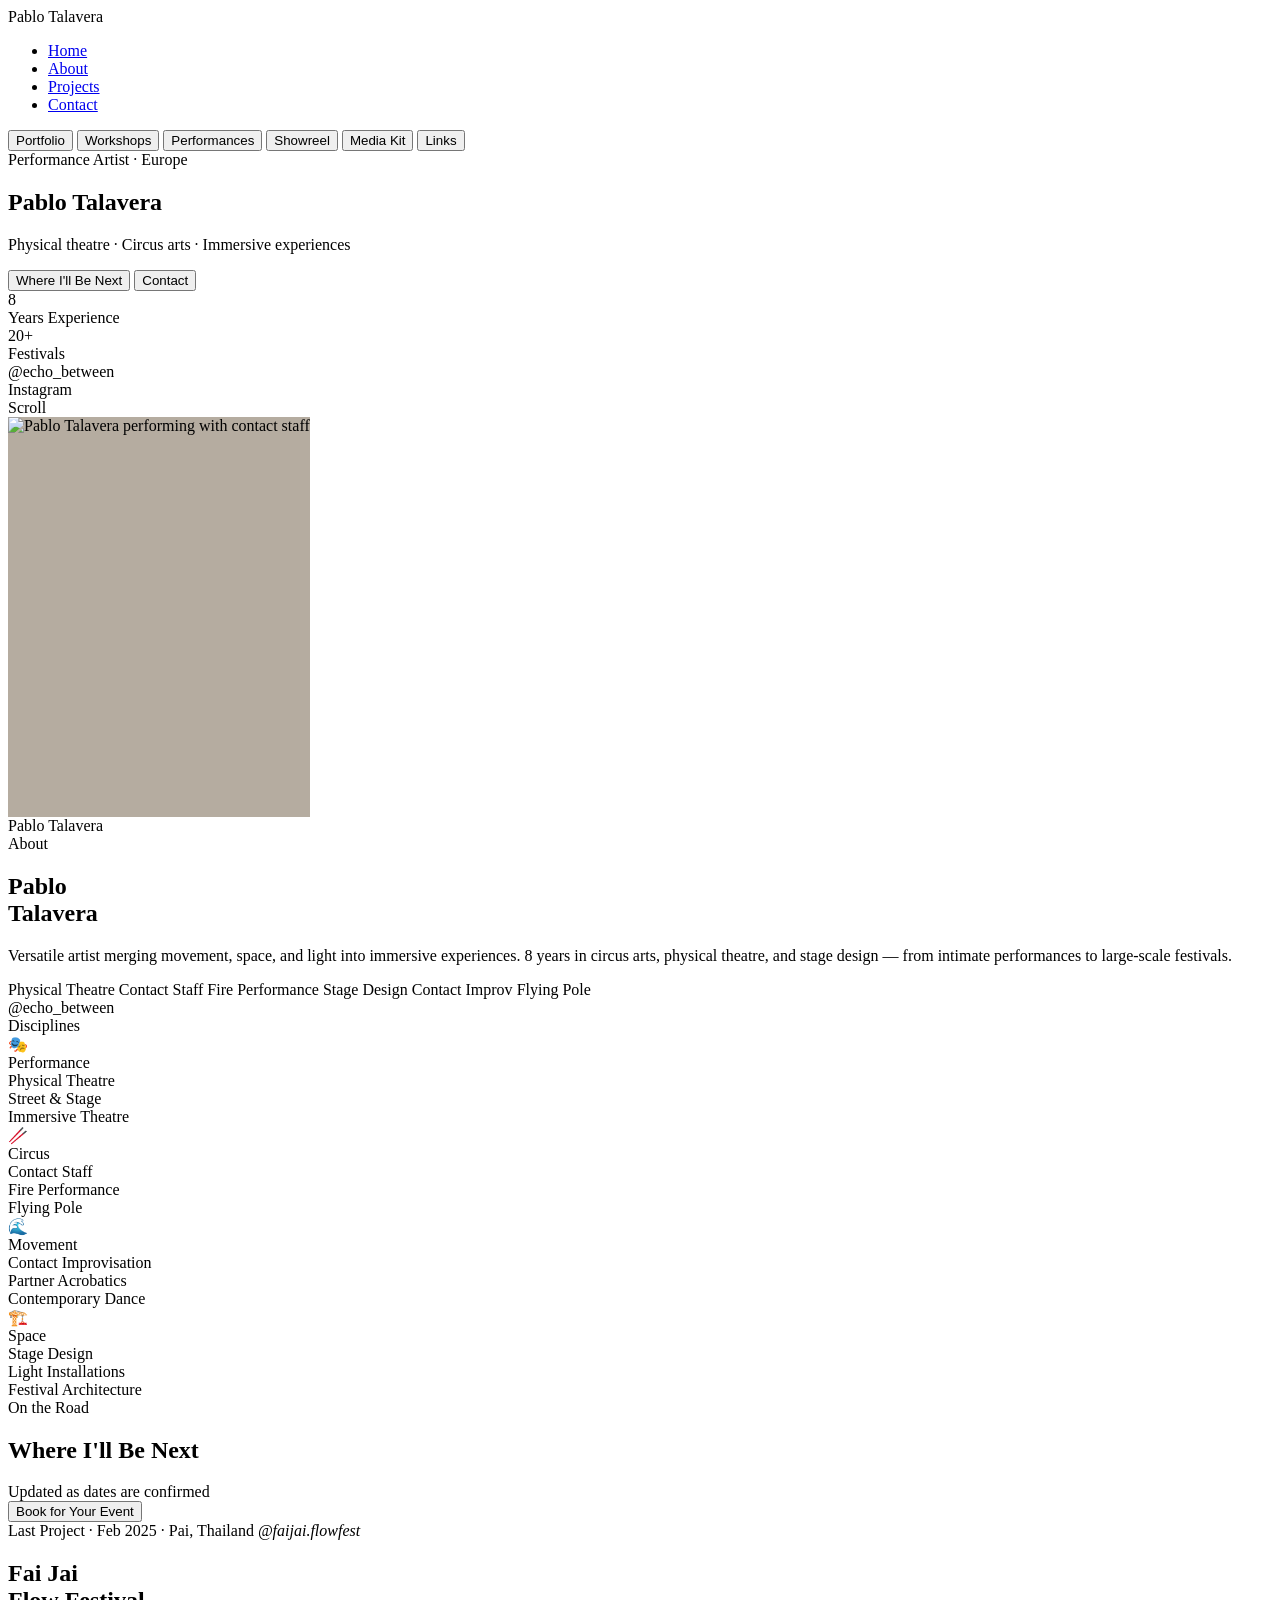
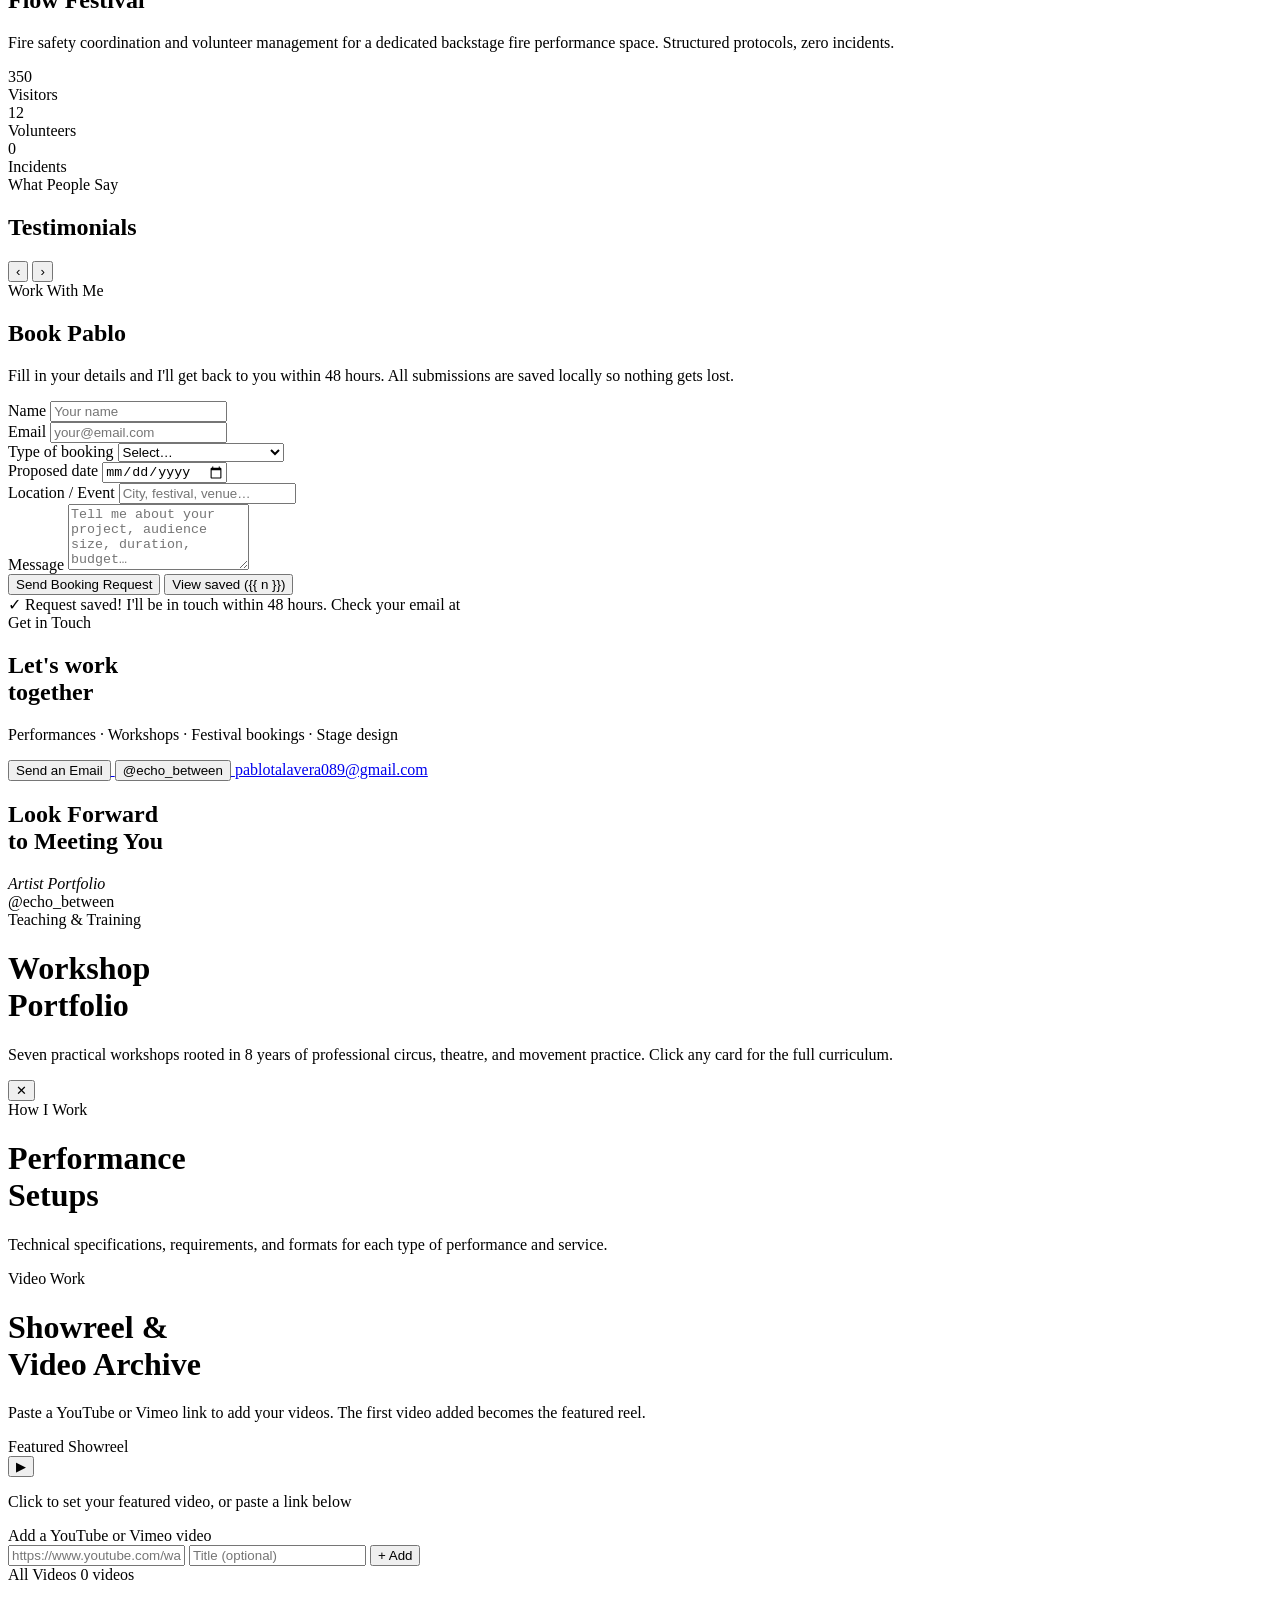
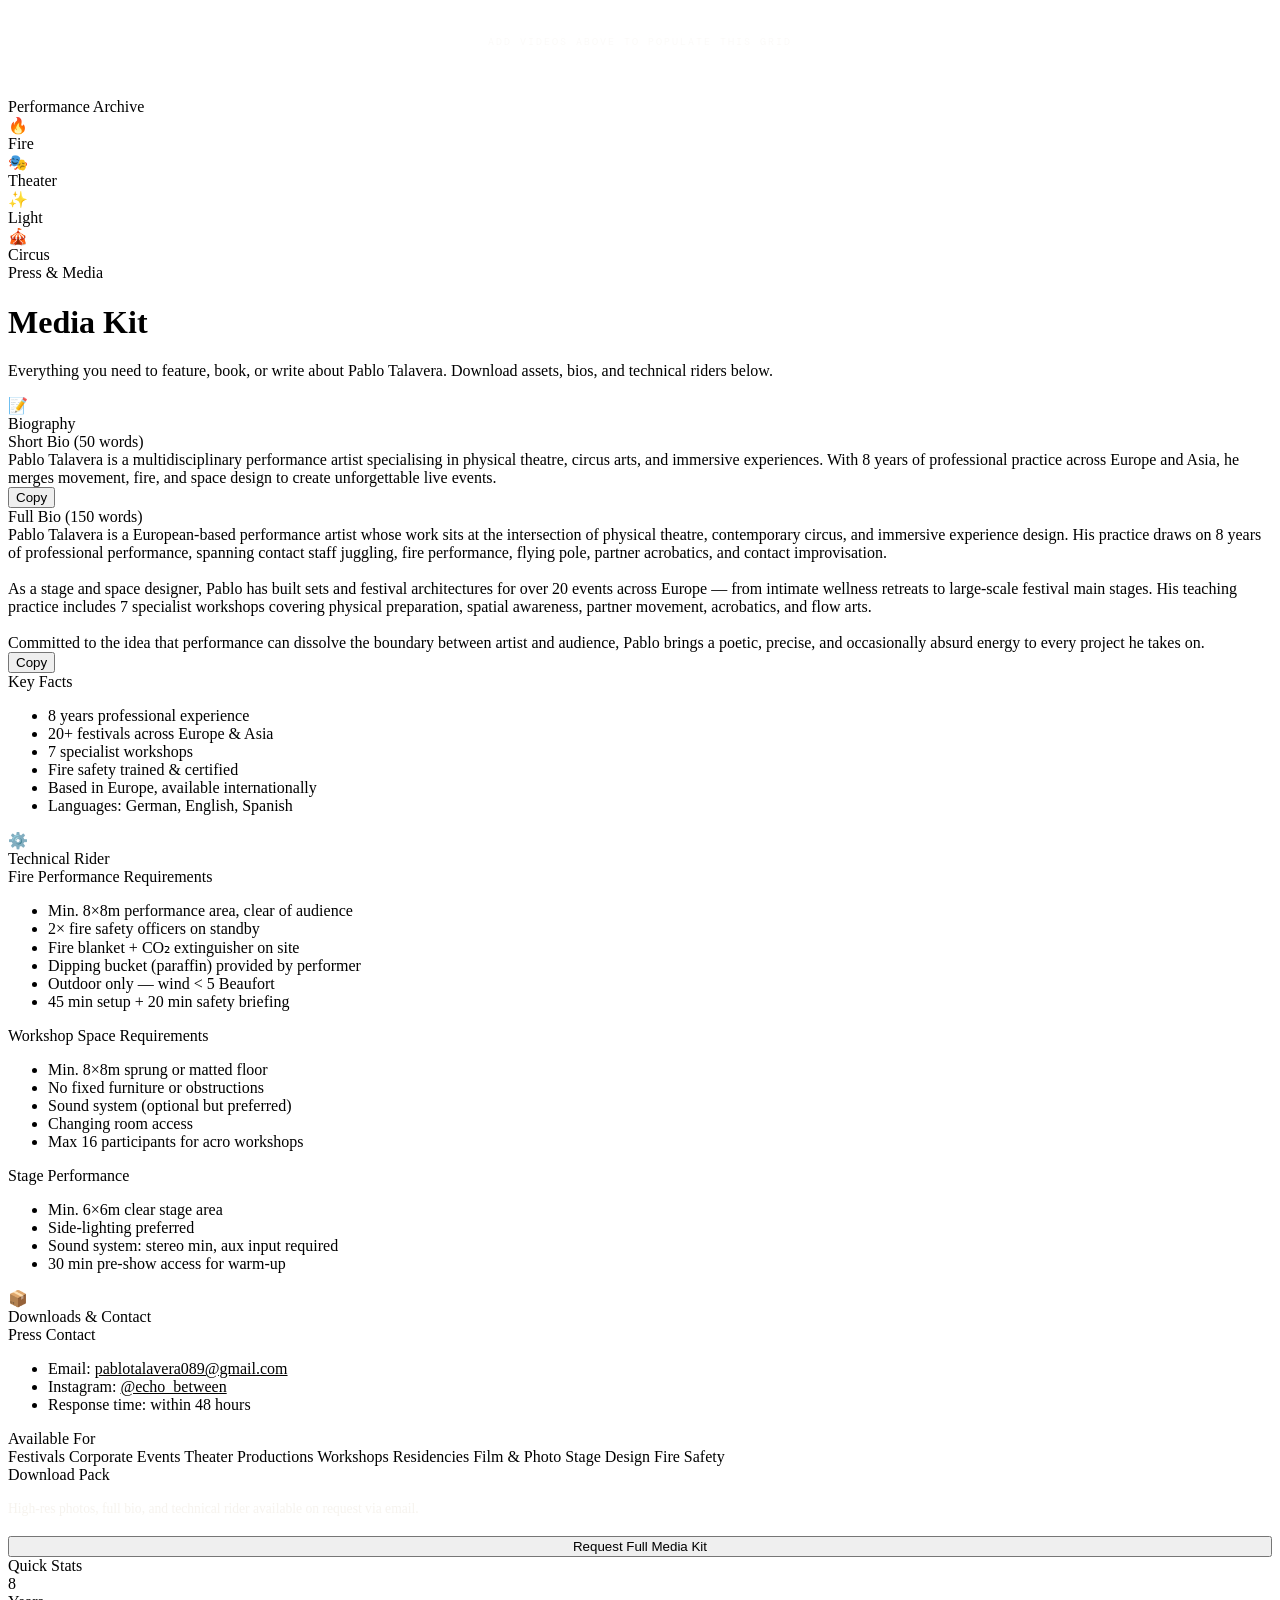
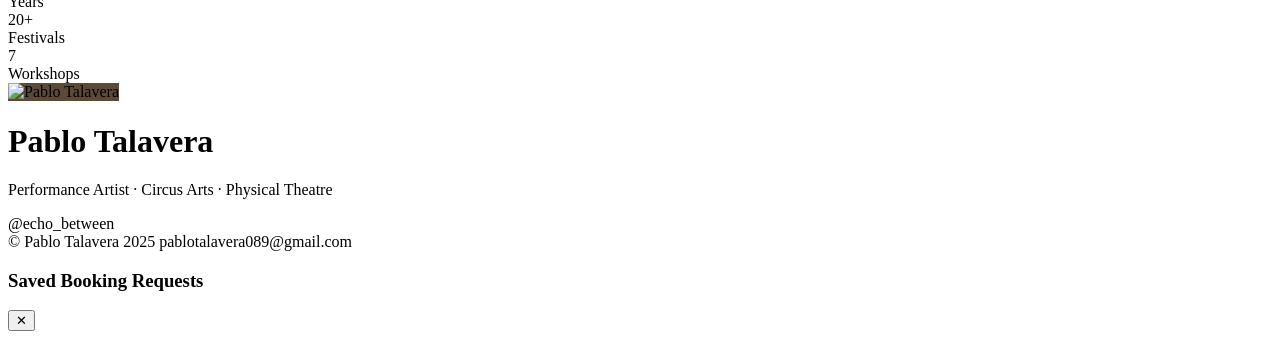
==== commit 0cc4354d: "Add files via upload" ====
--- a/index.html
+++ b/index.html
@@ -1,575 +1,636 @@
 <!DOCTYPE html>
 <html lang="en">
 <head>
-    <meta charset="UTF-8"/>
-    <meta name="viewport" content="width=device-width, initial-scale=1.0"/>
-    <meta name="description" content="Pablo Talavera — Professional performance artist specializing in circus arts, physical theatre, and immersive experiences across Europe. Book workshops, performances, and custom events."/>
-    <meta name="keywords" content="performance artist, circus arts, physical theatre, workshop, contact staff, fire performance, booking"/>
-    <meta name="author" content="Pablo Talavera"/>
-    <meta name="theme-color" content="#080706"/>
-    <meta property="og:title" content="Pablo Talavera — Performance Artist"/>
-    <meta property="og:description" content="Professional performance artist specializing in circus, theatre, and immersive experiences."/>
-    <meta property="og:image" content="https://res.cloudinary.com/dol2caucl/image/upload/v1775279849/Segment_20260404_115047120_qnnkly.png"/>
-    <meta property="og:url" content="https://pablotalavera089-cpu.github.io/Portfolio/"/>
-    <meta property="og:type" content="website"/>
-    <meta name="twitter:card" content="summary_large_image"/>
-    <link rel="canonical" href="https://pablotalavera089-cpu.github.io/Portfolio/"/>
-    <link rel="icon" type="image/svg+xml" href="data:image/svg+xml,<svg xmlns='http://www.w3.org/2000/svg' viewBox='0 0 100 100'><text y='75' font-size='75' fill='%23b8975a'>P</text></svg>"/>
-    <title>Pablo Talavera — Performance Artist | Circus Arts | Physical Theatre</title>
-    <link href="https://fonts.googleapis.com/css2?family=Cormorant+Garamond:ital,wght@0,300;0,400;0,600;0,700;1,300;1,400&family=DM+Sans:wght@300;400;500&family=DM+Mono:wght@400;500&display=swap" rel="stylesheet"/>
-    <link rel="stylesheet" href="https://cdnjs.cloudflare.com/ajax/libs/font-awesome/6.4.0/css/all.min.css"/>
-    <style>
-        :root {
-            --black: #080706;
-            --ink: #0f0d0b;
-            --cream: #e9e4da;
-            --warm: #f2ede4;
-            --brown: #3b2f26;
-            --mid: #604a38;
-            --light: #8c7060;
-            --gold: #b8975a;
-            --gold2: #d4b278;
-            --transition: all .22s cubic-bezier(.16,1,.3,1);
-        }
-
-        *,*::before,*::after { margin: 0; padding: 0; box-sizing: border-box; }
-        html { scroll-behavior: smooth; -webkit-text-size-adjust: 100%; }
-        body { font-family: 'DM Sans', sans-serif; background: var(--black); color: var(--cream); overflow-x: hidden; cursor: none; -webkit-font-smoothing: antialiased; text-rendering: optimizeLegibility; line-height: 1.6; }
-        img { display: block; max-width: 100%; height: auto; loading: lazy; }
-        a { text-decoration: none; color: inherit; }
-        button { font-family: inherit; cursor: pointer; transition: var(--transition); border: none; }
-        h1,h2,h3,h4,h5,h6 { line-height: 1.1; }
-
-        /* CURSOR */
-        #cur { position: fixed; width: 7px; height: 7px; background: var(--cream); border-radius: 50%; pointer-events: none; z-index: 9999; transform: translate(-50%, -50%); transition: width .2s, height .2s; }
-        #cur-r { position: fixed; width: 34px; height: 34px; border: 1px solid rgba(233,228,218,.4); border-radius: 50%; pointer-events: none; z-index: 9998; transform: translate(-50%, -50%); transition: width .3s, height .3s; }
-
-        /* NAV */
-        #mnav { position: fixed; top: 0; left: 0; right: 0; z-index: 500; padding: 1.2rem 2.6rem; display: flex; justify-content: space-between; align-items: center; transition: background .4s; }
-        #mnav.scrolled { background: rgba(8,7,6,.92); backdrop-filter: blur(14px); }
-        .nav-brand { font-family: 'Cormorant Garamond', serif; font-size: .85rem; letter-spacing: 4px; text-transform: uppercase; color: var(--cream); opacity: .85; font-weight: 400; }
-        .nav-links { display: flex; gap: 2.5rem; list-style: none; align-items: center; flex-wrap: wrap; }
-        .nav-links a { font-size: .7rem; letter-spacing: 2.5px; text-transform: uppercase; color: var(--cream); opacity: .55; transition: opacity .25s; display: inline-flex; align-items: center; gap: .4rem; }
-        .nav-links a:hover { opacity: 1; }
-
-        /* MOBILE MENU */
-        .menu-toggle { display: none; background: none; border: none; color: var(--cream); font-size: 1.5rem; cursor: pointer; z-index: 501; padding: .5rem; width: 44px; height: 44px; align-items: center; justify-content: center; }
-        .mobile-nav { position: fixed; top: 0; right: -100%; width: 300px; height: 100vh; background: rgba(8,7,6,.99); backdrop-filter: blur(20px); border-left: 1px solid rgba(233,228,218,.1); z-index: 490; transition: right .35s cubic-bezier(.16,1,.3,1); overflow-y: auto; padding-top: 5rem; }
-        .mobile-nav.open { right: 0; }
-        .mobile-nav a, .mobile-nav button { display: flex; align-items: center; gap: .8rem; width: 100%; padding: 1.2rem 1.8rem; color: var(--cream); border: none; background: none; text-align: left; border-left: 3px solid transparent; border-bottom: 1px solid rgba(233,228,218,.05); font-size: .9rem; letter-spacing: .5px; text-transform: uppercase; cursor: pointer; font-family: inherit; }
-        .mobile-nav a:hover, .mobile-nav button:hover { background: rgba(233,228,218,.08); border-left-color: var(--gold); }
-        .mobile-close { position: absolute; top: 1rem; right: 1.5rem; background: none; border: none; color: var(--cream); font-size: 1.3rem; cursor: pointer; padding: .5rem; width: 44px; height: 44px; display: flex; align-items: center; justify-content: center; }
-
-        /* PILL NAV */
-        #pnav { position: fixed; top: 4.8rem; left: 50%; transform: translateX(-50%); z-index: 480; background: rgba(10,9,8,.88); backdrop-filter: blur(20px); border: 1px solid rgba(233,228,218,.1); border-radius: 999px; padding: .4rem .5rem; display: flex; gap: .2rem; }
-        .pb { font-family: 'DM Mono', monospace; font-size: .54rem; letter-spacing: 1px; text-transform: uppercase; color: rgba(233,228,218,.5); padding: .35rem .85rem; border-radius: 999px; border: none; background: transparent; cursor: pointer; white-space: nowrap; transition: all .22s; }
-        .pb:hover { color: var(--cream); background: rgba(233,228,218,.07); }
-        .pb.on { background: var(--cream); color: var(--ink); }
-
-        /* PAGES */
-        .pg { display: none; }
-        .pg.on { display: block; animation: pgIn .5s cubic-bezier(.16,1,.3,1) forwards; }
-        @keyframes pgIn { from { opacity: 0; transform: translateY(12px); } to { opacity: 1; transform: translateY(0); } }
-
-        /* REVEAL ANIMATIONS */
-        .rv { opacity: 0; transform: translateY(20px); transition: opacity .75s ease, transform .75s cubic-bezier(.16,1,.3,1); }
-        .rv.in { opacity: 1; transform: none; }
-        .d1 { transition-delay: .1s; } .d2 { transition-delay: .2s; } .d3 { transition-delay: .3s; } .d4 { transition-delay: .4s; } .d5 { transition-delay: .5s; }
-
-        /* HERO */
-        #hero { position: relative; height: 100vh; background: var(--black); display: flex; align-items: center; overflow: hidden; }
-        .orb { position: absolute; border-radius: 50%; filter: blur(100px); pointer-events: none; }
-        .orb1 { width: 60vw; height: 60vw; top: -15%; right: -10%; background: radial-gradient(circle, rgba(90,58,28,.35) 0%, transparent 70%); }
-        .orb2 { width: 38vw; height: 38vw; bottom: 0; left: -12%; background: radial-gradient(circle, rgba(58,42,22,.25) 0%, transparent 70%); }
-        .hero-layout { position: relative; z-index: 2; width: 100%; max-width: 1280px; margin: 0 auto; padding: 0 5vw; display: grid; grid-template-columns: 1fr auto; align-items: center; gap: 4rem; }
-        .hero-eyebrow { font-family: 'DM Mono', monospace; font-size: .65rem; letter-spacing: 4px; text-transform: uppercase; color: var(--gold); margin-bottom: 1.6rem; opacity: 0; animation: slr .8s .2s forwards; }
-        .hero-name { font-family: 'Cormorant Garamond', serif; font-weight: 300; font-size: clamp(4.5rem, 10vw, 9rem); line-height: .86; color: var(--cream); overflow: hidden; }
-        .hero-name span { display: block; opacity: 0; animation: slr 1s forwards; }
-        .hero-name span:nth-child(1) { animation-delay: .35s; }
-        .hero-name span:nth-child(2) { animation-delay: .48s; }
-        .hero-desc { margin-top: 2rem; font-size: 1.05rem; line-height: 1.75; color: rgba(233,228,218,.65); max-width: 420px; opacity: 0; animation: slr .9s .75s forwards; }
-        .hero-btns { margin-top: 2.5rem; display: flex; gap: 1rem; opacity: 0; animation: fdi 1s 1.1s forwards; flex-wrap: wrap; }
-        .btn-pri, .btn-gh { font-family: 'DM Mono', monospace; font-size: .68rem; letter-spacing: 2px; text-transform: uppercase; border-radius: 999px; padding: .8rem 2rem; white-space: nowrap; display: inline-flex; align-items: center; gap: .5rem; }
-        .btn-pri { background: var(--cream); color: var(--ink); }
-        .btn-pri:hover { background: var(--gold2); transform: translateY(-2px); }
-        .btn-gh { background: transparent; color: var(--cream); border: 1px solid rgba(233,228,218,.22); }
-        .btn-gh:hover { border-color: var(--cream); transform: translateY(-2px); }
-        .hero-right-col { display: flex; flex-direction: column; align-items: flex-end; gap: 1.6rem; opacity: 0; animation: fdi .9s .6s forwards; }
-        .hstat-n { font-family: 'Cormorant Garamond', serif; font-size: 2.6rem; font-weight: 300; color: var(--cream); }
-        .hstat-l { font-family: 'DM Mono', monospace; font-size: .54rem; letter-spacing: 3px; text-transform: uppercase; color: rgba(233,228,218,.45); margin-top: .1rem; display: flex; align-items: center; gap: .4rem; }
-
-        @keyframes slr { to { opacity: 1; transform: translateX(0); } }
-        @keyframes fdi { to { opacity: 1; } }
-
-        /* NEW SECTIONS */
-        .testimonials-sec { background: var(--black); padding: 5rem 5vw; }
-        .testimonials-title { font-family: 'Cormorant Garamond', serif; font-size: clamp(2.4rem, 6vw, 4rem); font-weight: 300; color: var(--cream); margin-bottom: 3rem; }
-        .carousel { position: relative; max-width: 800px; margin: 0 auto; }
-        .carousel-item { display: none; opacity: 0; transition: opacity .5s ease; text-align: center; }
-        .carousel-item.active { display: block; opacity: 1; }
-        .testimonial-text { font-family: 'Cormorant Garamond', serif; font-size: 1.5rem; font-weight: 300; color: var(--cream); margin-bottom: 1.5rem; line-height: 1.6; }
-        .testimonial-author { font-family: 'DM Mono', monospace; font-size: .75rem; letter-spacing: 2px; text-transform: uppercase; color: var(--gold); }
-        .carousel-nav { display: flex; justify-content: center; gap: 2rem; margin-top: 2.5rem; }
-        .carousel-nav button { background: var(--gold); color: var(--ink); border: none; border-radius: 50%; width: 44px; height: 44px; display: flex; align-items: center; justify-content: center; cursor: pointer; font-weight: 600; }
-        .carousel-nav button:hover { background: var(--gold2); }
-
-        .booking-sec { background: var(--warm); color: var(--brown); padding: 5rem 5vw; }
-        .booking-inner { max-width: 650px; margin: 0 auto; }
-        .booking-title { font-family: 'Cormorant Garamond', serif; font-size: clamp(2rem, 5vw, 3rem); font-weight: 300; color: var(--brown); margin-bottom: 2rem; }
-        .booking-form { display: flex; flex-direction: column; gap: 1.5rem; }
-        .form-group { display: flex; flex-direction: column; }
-        .form-group label { font-family: 'DM Mono', monospace; font-size: .7rem; letter-spacing: 2px; text-transform: uppercase; color: var(--mid); margin-bottom: .5rem; font-weight: 600; }
-        .form-group input, .form-group textarea { padding: 1rem; border: 1.5px solid var(--brown); border-radius: 8px; font-family: 'DM Sans'; font-size: .95rem; color: var(--brown); transition: border-color .2s; }
-        .form-group input:focus, .form-group textarea:focus { outline: none; border-color: var(--gold); box-shadow: 0 0 0 3px rgba(184,151,90,.1); }
-        .form-group textarea { min-height: 120px; resize: vertical; }
-        .submit-btn { background: var(--gold); color: var(--ink); border: none; border-radius: 8px; padding: 1rem 2rem; font-family: 'DM Mono', monospace; font-size: .75rem; letter-spacing: 2px; text-transform: uppercase; font-weight: 600; cursor: pointer; transition: background .2s; }
-        .submit-btn:hover { background: var(--gold2); }
-        .form-success { color: var(--gold); font-family: 'DM Mono', monospace; font-size: .75rem; letter-spacing: 1px; text-align: center; margin-top: 1rem; display: none; }
-        .form-success.show { display: block; animation: slideIn .3s ease; }
-        @keyframes slideIn { from { opacity: 0; transform: translateY(-10px); } to { opacity: 1; transform: translateY(0); } }
-
-        .media-kit-sec { background: var(--black); padding: 5rem 5vw; }
-        .media-kit-inner { max-width: 1280px; margin: 0 auto; }
-        .media-kit-title { font-family: 'Cormorant Garamond', serif; font-size: clamp(2.4rem, 6vw, 4rem); font-weight: 300; color: var(--cream); margin-bottom: 3rem; }
-        .media-kit-grid { display: grid; grid-template-columns: repeat(auto-fit, minmax(280px, 1fr)); gap: 2.5rem; }
-        .media-card { background: rgba(233,228,218,.038); border: 1px solid rgba(233,228,218,.08); border-radius: 14px; padding: 2.5rem; text-align: center; transition: var(--transition); }
-        .media-card:hover { background: rgba(233,228,218,.09); transform: translateY(-5px); border-color: rgba(184,151,90,.3); }
-        .media-icon { font-size: 3rem; color: var(--gold); margin-bottom: 1rem; }
-        .media-label { font-family: 'DM Mono', monospace; font-size: .75rem; letter-spacing: 2px; text-transform: uppercase; color: var(--gold); margin-bottom: 1rem; display: block; }
-        .media-btn { background: var(--gold); color: var(--ink); border: none; border-radius: 8px; padding: .8rem 2rem; font-family: 'DM Mono', monospace; font-size: .7rem; letter-spacing: 1.5px; text-transform: uppercase; font-weight: 600; cursor: pointer; }
-        .media-btn:hover { background: var(--gold2); }
-
-        /* RESPONSIVE */
-        @media(max-width: 1024px) { .nav-links { display: none; } }
-        @media(max-width: 768px) {
-            #mnav { padding: .8rem 1.6rem; }
-            .menu-toggle { display: flex; }
-            #pnav { display: none; }
-            .media-kit-grid { grid-template-columns: 1fr; }
-            .carousel-nav { gap: 1rem; }
-            .carousel-nav button { width: 40px; height: 40px; font-size: .8rem; }
-        }
-        @media(max-width: 480px) {
-            #mnav { padding: .8rem 1rem; }
-            .nav-brand { font-size: .65rem; }
-            .menu-toggle { font-size: 1.2rem; }
-            .hero-name { font-size: clamp(3rem, 12vw, 5rem); }
-            .mobile-nav { width: 85vw; }
-        }
-    </style>
+  <meta charset="UTF-8"/>
+  <meta name="viewport" content="width=device-width, initial-scale=1.0"/>
+  <meta name="description" content="Pablo Talavera — Multidisciplinary performance artist. Physical theatre, circus arts, contact staff, stage design and immersive experiences."/>
+  <meta name="author" content="Pablo Talavera"/>
+  <meta property="og:title" content="Pablo Talavera — Artist Portfolio"/>
+  <meta property="og:description" content="Physical theatre · Circus arts · Immersive experiences"/>
+  <meta property="og:type" content="website"/>
+  <title>Pablo Talavera — Artist Portfolio</title>
+
+  <!-- Fonts -->
+  <link rel="preconnect" href="https://fonts.googleapis.com"/>
+  <link rel="preconnect" href="https://fonts.gstatic.com" crossorigin/>
+  <link href="https://fonts.googleapis.com/css2?family=Cormorant+Garamond:ital,wght@0,300;0,400;0,600;1,300;1,400&family=DM+Sans:wght@300;400;500&family=DM+Mono:wght@400;500&display=swap" rel="stylesheet"/>
+
+  <!-- Styles -->
+  <link rel="stylesheet" href="assets/css/style.css"/>
 </head>
 <body>
-<div id="cur"></div><div id="cur-r"></div>
-
+
+<!-- CURSOR -->
+<div id="cur" aria-hidden="true"></div>
+<div id="cur-r" aria-hidden="true"></div>
+<div class="grain" aria-hidden="true"></div>
+
+<!-- ══ MAIN NAV ══ -->
 <nav id="mnav" role="navigation" aria-label="Main navigation">
-    <div class="nav-brand">Pablo Talavera</div>
-    <button class="menu-toggle" onclick="toggleMobileMenu()" title="Toggle menu" aria-label="Toggle navigation menu"><i class="fas fa-bars"></i></button>
-    <ul class="nav-links">
-        <li><a href="#" onclick="gp('home');return false;"><i class="fas fa-home"></i> Home</a></li>
-        <li><a href="#" onclick="gp('workshops');return false;"><i class="fas fa-book"></i> Workshops</a></li>
-        <li><a href="#" onclick="gp('performance');return false;"><i class="fas fa-star"></i> Performances</a></li>
-        <li><a href="#" onclick="gp('gallery');return false;"><i class="fas fa-images"></i> Gallery</a></li>
-        <li><a href="#" onclick="gp('testimonials');return false;"><i class="fas fa-quote-left"></i> Testimonials</a></li>
-        <li><a href="#" onclick="gp('booking');return false;"><i class="fas fa-calendar"></i> Booking</a></li>
-        <li><a href="#" onclick="gp('media');return false;"><i class="fas fa-file"></i> Media Kit</a></li>
-        <li><a href="#" onclick="gp('linktree');return false;"><i class="fas fa-link"></i> Links</a></li>
-    </ul>
+  <div class="nav-brand">Pablo Talavera</div>
+  <ul class="nav-links">
+    <li><a href="#" onclick="gp('home');return false;">Home</a></li>
+    <li><a href="#" onclick="gp('home');setTimeout(()=>document.querySelector('.about-sec')?.scrollIntoView({behavior:'smooth'}),120);return false;">About</a></li>
+    <li><a href="#" onclick="gp('home');setTimeout(()=>document.querySelector('.proj-sec')?.scrollIntoView({behavior:'smooth'}),120);return false;">Projects</a></li>
+    <li><a href="#" onclick="gp('home');setTimeout(()=>document.querySelector('.cta-sec')?.scrollIntoView({behavior:'smooth'}),120);return false;">Contact</a></li>
+  </ul>
 </nav>
 
-<div class="mobile-nav" id="mobileNav" role="navigation" aria-label="Mobile navigation">
-    <button class="mobile-close" onclick="toggleMobileMenu()" aria-label="Close menu"><i class="fas fa-times"></i></button>
-    <a href="#" onclick="gp('home');toggleMobileMenu();return false;"><i class="fas fa-home"></i> Home</a>
-    <a href="#" onclick="gp('workshops');toggleMobileMenu();return false;"><i class="fas fa-book"></i> Workshops</a>
-    <a href="#" onclick="gp('performance');toggleMobileMenu();return false;"><i class="fas fa-star"></i> Performances</a>
-    <a href="#" onclick="gp('gallery');toggleMobileMenu();return false;"><i class="fas fa-images"></i> Gallery</a>
-    <a href="#" onclick="gp('testimonials');toggleMobileMenu();return false;"><i class="fas fa-quote-left"></i> Testimonials</a>
-    <a href="#" onclick="gp('booking');toggleMobileMenu();return false;"><i class="fas fa-calendar"></i> Booking</a>
-    <a href="#" onclick="gp('media');toggleMobileMenu();return false;"><i class="fas fa-file"></i> Media Kit</a>
-    <a href="#" onclick="gp('linktree');toggleMobileMenu();return false;"><i class="fas fa-link"></i> Links</a>
-    <a href="#" onclick="toggleAdmin();toggleMobileMenu();return false;"><i class="fas fa-cog"></i> Admin</a>
+<!-- ══ PILL NAV ══ -->
+<div id="pnav" role="navigation" aria-label="Section navigation">
+  <button class="pb on"  onclick="gp('home')">Portfolio</button>
+  <button class="pb"     onclick="gp('workshops')">Workshops</button>
+  <button class="pb"     onclick="gp('performance')">Performances</button>
+  <button class="pb"     onclick="gp('showreel')">Showreel</button>
+  <button class="pb"     onclick="gp('mediakit')">Media Kit</button>
+  <button class="pb"     onclick="gp('links')">Links</button>
 </div>
 
-<div id="pnav" role="tablist" aria-label="Page navigation">
-    <button class="pb on" onclick="gp('home')" role="tab" aria-selected="true"><i class="fas fa-home"></i></button>
-    <button class="pb" onclick="gp('workshops')" role="tab"><i class="fas fa-book"></i></button>
-    <button class="pb" onclick="gp('performance')" role="tab"><i class="fas fa-star"></i></button>
-    <button class="pb" onclick="gp('gallery')" role="tab"><i class="fas fa-images"></i></button>
-    <button class="pb" onclick="gp('testimonials')" role="tab"><i class="fas fa-quote-left"></i></button>
-    <button class="pb" onclick="gp('booking')" role="tab"><i class="fas fa-calendar"></i></button>
-    <button class="pb" onclick="gp('media')" role="tab"><i class="fas fa-file"></i></button>
-    <button class="pb" onclick="gp('linktree')" role="tab"><i class="fas fa-link"></i></button>
-</div>
-
-<main id="main">
-
-<!-- HOME PAGE -->
-<div id="pg-home" class="pg on" role="region" aria-label="Home page">
-<section id="hero">
+<!-- ══════════════════════════════════════════
+     PAGE: HOME
+══════════════════════════════════════════ -->
+<div id="pg-home" class="pg on">
+
+  <!-- HERO -->
+  <section id="hero" aria-label="Hero">
     <div class="orb orb1" aria-hidden="true"></div>
     <div class="orb orb2" aria-hidden="true"></div>
     <div class="hero-layout">
-        <div class="hero-left">
-            <div class="hero-eyebrow"><i class="fas fa-globe"></i> Performance Artist · Europe</div>
-            <h1 class="hero-name">
-                <span>Pablo</span>
-                <span>Talavera</span>
-            </h1>
-            <p class="hero-desc">Physical theatre · Circus arts · Immersive experiences</p>
-            <div class="hero-btns">
-                <button class="btn-pri" onclick="gp('booking')"><i class="fas fa-calendar"></i> Book Now</button>
-                <button class="btn-gh" onclick="gp('linktree')"><i class="fas fa-link"></i> Connect</button>
+      <div class="hero-left">
+        <div class="hero-eyebrow">Performance Artist · Europe</div>
+        <h1 class="hero-name">
+          <span class="ln">Pablo</span>
+          <span class="ln">Talavera</span>
+        </h1>
+        <p class="hero-desc">Physical theatre · Circus arts · Immersive experiences</p>
+        <div class="hero-btns">
+          <button class="btn-primary" onclick="document.querySelector('.sched-sec').scrollIntoView({behavior:'smooth'})">
+            Where I'll Be Next
+          </button>
+          <button class="btn-ghost" onclick="document.querySelector('.cta-sec').scrollIntoView({behavior:'smooth'})">
+            Contact
+          </button>
+        </div>
+      </div>
+      <div class="hero-right-col">
+        <div class="hstat">
+          <div class="hstat-n" data-count="8" data-fmt="n">8</div>
+          <div class="hstat-l">Years Experience</div>
+        </div>
+        <div class="h-div" aria-hidden="true"></div>
+        <div class="hstat">
+          <div class="hstat-n" data-count="20" data-fmt="p">20+</div>
+          <div class="hstat-l">Festivals</div>
+        </div>
+        <div class="h-div" aria-hidden="true"></div>
+        <div class="him">
+          <div class="him-h">@echo_between</div>
+          <div class="him-l">Instagram</div>
+        </div>
+      </div>
+    </div>
+    <div class="hero-scroll" aria-hidden="true">
+      <div class="sc-bar"></div>
+      <span>Scroll</span>
+    </div>
+  </section>
+
+  <!-- ABOUT -->
+  <section class="about-sec" aria-label="About">
+    <div class="about-inner">
+      <div class="rl">
+        <div class="about-img-wrap">
+          <img src="assets/images/pablo-about.jpg" alt="Pablo Talavera performing with contact staff"
+               onerror="this.style.background='#b5aca0';this.style.minHeight='400px'"/>
+          <div class="about-img-tag">Pablo Talavera</div>
+        </div>
+      </div>
+      <div>
+        <div class="eyebrow rv">About</div>
+        <h2 class="about-heading rv d1">Pablo<br/>Talavera</h2>
+        <p class="about-body rv d2">
+          Versatile artist merging movement, space, and light into immersive experiences.
+          8 years in circus arts, physical theatre, and stage design —
+          from intimate performances to large-scale festivals.
+        </p>
+        <div class="about-pills rv d3">
+          <span class="about-pill">Physical Theatre</span>
+          <span class="about-pill">Contact Staff</span>
+          <span class="about-pill">Fire Performance</span>
+          <span class="about-pill">Stage Design</span>
+          <span class="about-pill">Contact Improv</span>
+          <span class="about-pill">Flying Pole</span>
+        </div>
+        <div class="about-sig rv d4">@echo_between</div>
+      </div>
+    </div>
+  </section>
+
+  <!-- SKILLS -->
+  <section class="skills-sec" aria-label="Disciplines">
+    <div class="skills-inner">
+      <div class="eyebrow rv">Disciplines</div>
+      <div class="skills-grid">
+        <div class="skill-block rv d1">
+          <div class="skill-ico" aria-hidden="true">🎭</div>
+          <div class="skill-title">Performance</div>
+          <div class="skill-items">
+            <div class="skill-item">Physical Theatre</div>
+            <div class="skill-item">Street &amp; Stage</div>
+            <div class="skill-item">Immersive Theatre</div>
+          </div>
+        </div>
+        <div class="skill-block rv d2">
+          <div class="skill-ico" aria-hidden="true">🥢</div>
+          <div class="skill-title">Circus</div>
+          <div class="skill-items">
+            <div class="skill-item">Contact Staff</div>
+            <div class="skill-item">Fire Performance</div>
+            <div class="skill-item">Flying Pole</div>
+          </div>
+        </div>
+        <div class="skill-block rv d3">
+          <div class="skill-ico" aria-hidden="true">🌊</div>
+          <div class="skill-title">Movement</div>
+          <div class="skill-items">
+            <div class="skill-item">Contact Improvisation</div>
+            <div class="skill-item">Partner Acrobatics</div>
+            <div class="skill-item">Contemporary Dance</div>
+          </div>
+        </div>
+        <div class="skill-block rv d4">
+          <div class="skill-ico" aria-hidden="true">🏗️</div>
+          <div class="skill-title">Space</div>
+          <div class="skill-items">
+            <div class="skill-item">Stage Design</div>
+            <div class="skill-item">Light Installations</div>
+            <div class="skill-item">Festival Architecture</div>
+          </div>
+        </div>
+      </div>
+    </div>
+  </section>
+
+  <!-- SCHEDULE -->
+  <section class="sched-sec" aria-label="Schedule">
+    <div class="sched-inner">
+      <div class="sched-top rv">
+        <div>
+          <div class="eyebrow">On the Road</div>
+          <h2 class="sched-heading">Where I'll Be Next</h2>
+        </div>
+        <div class="sched-note">Updated as dates are confirmed</div>
+      </div>
+      <!-- Rendered by JS from SCHEDULE array in main.js -->
+      <div class="sched-list rv d1" id="sched-list"></div>
+      <div class="sched-cta rv d2">
+        <button class="btn-primary" onclick="document.querySelector('.cta-sec').scrollIntoView({behavior:'smooth'})">
+          Book for Your Event
+        </button>
+      </div>
+    </div>
+  </section>
+
+  <!-- PROJECT SHOWCASE -->
+  <section class="proj-sec" aria-label="Project showcase">
+    <div class="proj-inner">
+      <div class="proj-header rv">
+        <span>Last Project · Feb 2025 · Pai, Thailand</span>
+        <span style="font-style:italic;">@faijai.flowfest</span>
+      </div>
+      <div class="proj-grid">
+        <div>
+          <h2 class="proj-title rv">Fai Jai<br/>Flow Festival</h2>
+          <p class="proj-desc rv d1">
+            Fire safety coordination and volunteer management
+            for a dedicated backstage fire performance space.
+            Structured protocols, zero incidents.
+          </p>
+        </div>
+        <div class="proj-stats rv d2">
+          <div>
+            <div class="proj-stat-n">350</div>
+            <div class="proj-stat-l">Visitors</div>
+          </div>
+          <div>
+            <div class="proj-stat-n">12</div>
+            <div class="proj-stat-l">Volunteers</div>
+          </div>
+          <div>
+            <div class="proj-stat-n">0</div>
+            <div class="proj-stat-l">Incidents</div>
+          </div>
+        </div>
+      </div>
+    </div>
+  </section>
+
+  <!-- TESTIMONIALS -->
+  <section class="testi-sec" aria-label="Testimonials">
+    <div class="testi-inner">
+      <div class="eyebrow rv">What People Say</div>
+      <h2 class="testi-title rv d1">Testimonials</h2>
+      <div class="testi-track-wrap">
+        <div class="testi-track" id="testi-track"></div>
+        <button class="testi-nav testi-prev" onclick="testiPrev()" aria-label="Previous">‹</button>
+        <button class="testi-nav testi-next" onclick="testiNext()" aria-label="Next">›</button>
+      </div>
+      <div class="testi-dots" id="testi-dots"></div>
+    </div>
+  </section>
+
+  <!-- BOOKING FORM -->
+  <section class="booking-sec" aria-label="Booking form">
+    <div class="booking-inner">
+      <div>
+        <div class="eyebrow rv">Work With Me</div>
+        <h2 class="booking-title rv d1">Book Pablo</h2>
+        <p class="booking-sub rv d2">Fill in your details and I'll get back to you within 48 hours. All submissions are saved locally so nothing gets lost.</p>
+      </div>
+      <div class="booking-form-wrap rv d1">
+        <form class="booking-form" id="booking-form" onsubmit="submitBooking(event)">
+          <div class="bf-row">
+            <div class="bf-field">
+              <label class="bf-label" for="bf-name">Name</label>
+              <input class="bf-input" id="bf-name" type="text" placeholder="Your name" required/>
             </div>
-        </div>
-        <div class="hero-right-col">
-            <div><div class="hstat-n">8+</div><div class="hstat-l"><i class="fas fa-star"></i> Years</div></div>
-            <div><div class="hstat-n">50+</div><div class="hstat-l"><i class="fas fa-globe"></i> Events</div></div>
-            <div><div class="hstat-n">@echo</div><div class="hstat-l"><i class="fab fa-instagram"></i> Instagram</div></div>
-        </div>
-    </div>
-</section>
+            <div class="bf-field">
+              <label class="bf-label" for="bf-email">Email</label>
+              <input class="bf-input" id="bf-email" type="email" placeholder="your@email.com" required/>
+            </div>
+          </div>
+          <div class="bf-row">
+            <div class="bf-field">
+              <label class="bf-label" for="bf-type">Type of booking</label>
+              <select class="bf-input bf-select" id="bf-type" required>
+                <option value="" disabled selected>Select…</option>
+                <option>Performance</option>
+                <option>Workshop</option>
+                <option>Fire Safety Coordination</option>
+                <option>Stage Design</option>
+                <option>Other</option>
+              </select>
+            </div>
+            <div class="bf-field">
+              <label class="bf-label" for="bf-date">Proposed date</label>
+              <input class="bf-input" id="bf-date" type="date"/>
+            </div>
+          </div>
+          <div class="bf-field">
+            <label class="bf-label" for="bf-location">Location / Event</label>
+            <input class="bf-input" id="bf-location" type="text" placeholder="City, festival, venue…"/>
+          </div>
+          <div class="bf-field">
+            <label class="bf-label" for="bf-msg">Message</label>
+            <textarea class="bf-input bf-textarea" id="bf-msg" rows="4" placeholder="Tell me about your project, audience size, duration, budget…"></textarea>
+          </div>
+          <div class="bf-actions">
+            <button type="submit" class="btn-primary">Send Booking Request</button>
+            <button type="button" class="btn-ghost" onclick="viewBookings()">View saved ({{ n }})</button>
+          </div>
+          <div class="bf-success" id="bf-success">
+            ✓ Request saved! I'll be in touch within 48 hours. Check your email at <span id="bf-confirm-email"></span>
+          </div>
+        </form>
+      </div>
+    </div>
+  </section>
+
+  <!-- CONTACT CTA -->
+  <section class="cta-sec" aria-label="Contact">
+    <div class="cta-inner">
+      <div class="rv">
+        <div class="eyebrow cta-pre">Get in Touch</div>
+        <h2 class="cta-title">Let's work<br/>together</h2>
+        <p class="cta-sub">Performances · Workshops · Festival bookings · Stage design</p>
+      </div>
+      <div class="cta-right rv d2">
+        <a href="mailto:pablotalavera089@gmail.com">
+          <button class="btn-primary">Send an Email</button>
+        </a>
+        <a href="https://instagram.com/echo_between" target="_blank" rel="noopener noreferrer">
+          <button class="btn-ghost">@echo_between</button>
+        </a>
+        <a class="cta-email" href="mailto:pablotalavera089@gmail.com">
+          pablotalavera089@gmail.com
+        </a>
+      </div>
+    </div>
+  </section>
+
+  <!-- CLOSING -->
+  <div class="cls" aria-hidden="true">
+    <div class="cls-bg"></div>
+    <div class="cls-in">
+      <div class="cls-vl rv"></div>
+      <h2 class="cls-txt rv d1">Look Forward<br/>to Meeting You</h2>
+    </div>
+    <div class="cls-foot">
+      <span class="cls-foot-t" style="font-style:italic;">Artist Portfolio</span>
+      <div class="cls-foot-line"></div>
+      <span class="cls-foot-t">@echo_between</span>
+    </div>
+  </div>
+
+</div><!-- /pg-home -->
+
+<!-- ══════════════════════════════════════════
+     PAGE: WORKSHOPS
+══════════════════════════════════════════ -->
+<div id="pg-workshops" class="pg">
+  <div class="ws-page">
+    <div class="ws-hero max-w">
+      <div class="eyebrow">Teaching &amp; Training</div>
+      <h1 class="ws-hero-title">Workshop<br/>Portfolio</h1>
+      <p class="ws-hero-sub">
+        Seven practical workshops rooted in 8 years of professional circus,
+        theatre, and movement practice. Click any card for the full curriculum.
+      </p>
+    </div>
+    <!-- Rendered by JS from WORKSHOPS array -->
+    <div class="ws-grid" id="ws-grid"></div>
+  </div>
 </div>
 
-<!-- WORKSHOPS PAGE -->
-<div id="pg-workshops" class="pg" role="region" aria-label="Workshops page">
-<section style="background:var(--black);padding:5rem 5vw;color:var(--cream);">
-    <div style="max-width:1280px;margin:0 auto;">
-        <h2 style="font-family:'Cormorant Garamond',serif;font-size:clamp(2.4rem,6vw,5rem);font-weight:300;margin-bottom:1.2rem;"><i class="fas fa-book"></i> Workshop Portfolio</h2>
-        <p style="font-size:.98rem;color:rgba(233,228,218,.65);max-width:560px;line-height:1.8;margin-bottom:3rem;">Professional, practical workshops rooted in 8+ years of circus, theatre, and movement practice.</p>
-        <div style="display:grid;grid-template-columns:repeat(auto-fit,minmax(280px,1fr));gap:2rem;" id="workshop-grid">
-            <div class="rv" style="background:rgba(233,228,218,.038);border:1px solid rgba(233,228,218,.08);border-radius:14px;padding:2.4rem;">
-                <h3 style="font-family:'Cormorant Garamond',serif;font-size:1.45rem;font-weight:400;color:var(--cream);margin-bottom:.6rem;">Physical Preparation</h3>
-                <p style="font-size:.85rem;color:rgba(233,228,218,.55);font-style:italic;margin-bottom:1.4rem;">The Performer's Body</p>
-                <p style="font-size:.9rem;color:rgba(233,228,218,.65);">Foundation for every performer. Smart, functional physical toolkit.</p>
-            </div>
-            <div class="rv d1" style="background:rgba(233,228,218,.038);border:1px solid rgba(233,228,218,.08);border-radius:14px;padding:2.4rem;">
-                <h3 style="font-family:'Cormorant Garamond',serif;font-size:1.45rem;font-weight:400;color:var(--cream);margin-bottom:.6rem;">Partner Movement</h3>
-                <p style="font-size:.85rem;color:rgba(233,228,218,.55);font-style:italic;margin-bottom:1.4rem;">Dialogue in Motion</p>
-                <p style="font-size:.9rem;color:rgba(233,228,218,.65);">Moving with someone through weight sharing and trust.</p>
-            </div>
-            <div class="rv d2" style="background:rgba(233,228,218,.038);border:1px solid rgba(233,228,218,.08);border-radius:14px;padding:2.4rem;">
-                <h3 style="font-family:'Cormorant Garamond',serif;font-size:1.45rem;font-weight:400;color:var(--cream);margin-bottom:.6rem;">Contact Staff</h3>
-                <p style="font-size:.85rem;color:rgba(233,228,218,.55);font-style:italic;margin-bottom:1.4rem;">Object as Extension</p>
-                <p style="font-size:.9rem;color:rgba(233,228,218,.65);">Meditative, high-skill contact staff performance.</p>
-            </div>
-        </div>
-    </div>
-</section>
+<!-- Workshop modal -->
+<div class="wmo" id="wmo" onclick="overlayClick(event)" role="dialog" aria-modal="true" aria-label="Workshop detail">
+  <div class="wm">
+    <div class="wmt">
+      <button class="wm-close" onclick="closeModal()" aria-label="Close">✕</button>
+      <div class="wm-cat"  id="m-cat"></div>
+      <div class="wm-title" id="m-title"></div>
+      <div class="wm-sub"  id="m-sub"></div>
+    </div>
+    <div class="wmb" id="m-body"></div>
+  </div>
 </div>
 
-<!-- PERFORMANCES PAGE -->
-<div id="pg-performance" class="pg" role="region" aria-label="Performances page">
-<section style="background:var(--black);padding:5rem 5vw;color:var(--cream);">
-    <div style="max-width:1280px;margin:0 auto;">
-        <h2 style="font-family:'Cormorant Garamond',serif;font-size:clamp(2.4rem,6vw,5rem);font-weight:300;margin-bottom:1.2rem;"><i class="fas fa-star"></i> Performance Setups</h2>
-        <p style="font-size:.98rem;color:rgba(233,228,218,.65);max-width:560px;line-height:1.8;margin-bottom:3rem;">Custom performances tailored to your event.</p>
-        <div style="display:grid;grid-template-columns:repeat(auto-fit,minmax(280px,1fr));gap:2rem;">
-            <div class="rv" style="background:rgba(233,228,218,.038);border:1px solid rgba(233,228,218,.08);border-radius:14px;padding:2.2rem;">
-                <div style="font-size:2.8rem;color:var(--gold);margin-bottom:1.2rem;"><i class="fas fa-fire"></i></div>
-                <h3 style="font-family:'Cormorant Garamond',serif;font-size:1.4rem;font-weight:300;color:var(--cream);margin-bottom:.3rem;">Fire Performance</h3>
-                <p style="font-size:.9rem;color:rgba(233,228,218,.65);margin:1.5rem 0;">Solo or group fire performance with contact staff and juggling.</p>
-            </div>
-            <div class="rv d1" style="background:rgba(233,228,218,.038);border:1px solid rgba(233,228,218,.08);border-radius:14px;padding:2.2rem;">
-                <div style="font-size:2.8rem;color:var(--gold);margin-bottom:1.2rem;"><i class="fas fa-theater-masks"></i></div>
-                <h3 style="font-family:'Cormorant Garamond',serif;font-size:1.4rem;font-weight:300;color:var(--cream);margin-bottom:.3rem;">Physical Theatre</h3>
-                <p style="font-size:.9rem;color:rgba(233,228,218,.65);margin:1.5rem 0;">Physical theatre combining acting, movement, and spatial design.</p>
-            </div>
-            <div class="rv d2" style="background:rgba(233,228,218,.038);border:1px solid rgba(233,228,218,.08);border-radius:14px;padding:2.2rem;">
-                <div style="font-size:2.8rem;color:var(--gold);margin-bottom:1.2rem;"><i class="fas fa-ring"></i></div>
-                <h3 style="font-family:'Cormorant Garamond',serif;font-size:1.4rem;font-weight:300;color:var(--cream);margin-bottom:.3rem;">Contact Staff</h3>
-                <p style="font-size:.9rem;color:rgba(233,228,218,.65);margin:1.5rem 0;">Solo contact staff performance blurring juggling, dance, and sculpture.</p>
-            </div>
-        </div>
-    </div>
-</section>
+<!-- ══════════════════════════════════════════
+     PAGE: PERFORMANCES
+══════════════════════════════════════════ -->
+<div id="pg-performance" class="pg">
+  <div class="perf-page">
+    <div class="perf-hero max-w">
+      <div class="eyebrow">How I Work</div>
+      <h1 class="perf-hero-title">Performance<br/>Setups</h1>
+      <p class="perf-hero-sub">
+        Technical specifications, requirements, and formats
+        for each type of performance and service.
+      </p>
+    </div>
+    <!-- Rendered by JS from SETUPS array -->
+    <div class="perf-cards" id="perf-cards"></div>
+  </div>
 </div>
 
-<!-- GALLERY PAGE -->
-<div id="pg-gallery" class="pg" role="region" aria-label="Gallery page">
-<section style="background:var(--black);padding:4.5rem 5vw;color:var(--cream);">
-    <div style="max-width:1280px;margin:0 auto;">
-        <h2 style="font-family:'Cormorant Garamond',serif;font-size:clamp(2.4rem,6vw,5rem);font-weight:300;line-height:.88;margin-bottom:3rem;"><i class="fas fa-images"></i> Gallery</h2>
-        <div style="display:grid;grid-template-columns:repeat(auto-fill,minmax(300px,1fr));gap:2rem;" id="gallery-grid">
-            <div style="position:relative;border-radius:16px;overflow:hidden;background:#111;cursor:pointer;aspect-ratio:4/3;">
-                <img src="https://res.cloudinary.com/dol2caucl/image/upload/v1775279849/Segment_20260404_115047120_qnnkly.png" alt="Gallery image" style="width:100%;height:100%;object-fit:cover;"/>
-                <div style="position:absolute;bottom:0;left:0;right:0;background:linear-gradient(to top,rgba(0,0,0,.85),transparent);padding:2.5rem 1.5rem 1.5rem;color:var(--cream);font-size:.95rem;">Performance Art</div>
-            </div>
-        </div>
-    </div>
-</section>
+<!-- ══════════════════════════════════════════
+     PAGE: SHOWREEL
+══════════════════════════════════════════ -->
+<div id="pg-showreel" class="pg">
+  <div class="reel-page">
+
+    <div class="reel-hero max-w">
+      <div class="eyebrow">Video Work</div>
+      <h1 class="reel-hero-title">Showreel &amp;<br/>Video Archive</h1>
+      <p class="reel-hero-sub">
+        Paste a YouTube or Vimeo link to add your videos.
+        The first video added becomes the featured reel.
+      </p>
+    </div>
+
+    <div class="reel-feat">
+      <div class="reel-feat-lbl">Featured Showreel</div>
+      <div class="vembed" id="vfeat">
+        <div class="vembed-ph">
+          <button class="vplay" onclick="promptFeatured()" aria-label="Set featured video">▶</button>
+          <p>Click to set your featured video, or paste a link below</p>
+        </div>
+      </div>
+    </div>
+
+    <div class="reel-add">
+      <div class="reel-add-lbl">Add a YouTube or Vimeo video</div>
+      <div class="reel-row">
+        <input class="ri" id="vurl"   type="url"  placeholder="https://www.youtube.com/watch?v=..." aria-label="Video URL"/>
+        <input class="ri" id="vtitle" type="text" placeholder="Title (optional)" style="max-width:200px;" aria-label="Video title"/>
+        <button class="radd" onclick="addVideo()">+ Add</button>
+      </div>
+    </div>
+
+    <div class="reel-grid-sec">
+      <div class="rgrid-hdr">
+        <span>All Videos</span>
+        <span id="vcnt">0 videos</span>
+      </div>
+      <div class="rgrid" id="rgrid">
+        <div style="grid-column:1/-1;padding:2.5rem 0;text-align:center;">
+          <p style="font-family:'DM Mono',monospace;font-size:.65rem;letter-spacing:2px;text-transform:uppercase;color:rgba(237,232,222,.2);">
+            Add videos above to populate this grid
+          </p>
+        </div>
+      </div>
+    </div>
+
+    <div class="reel-ph-sec">
+      <div class="reel-ph-lbl">Performance Archive</div>
+      <div class="reel-ph-row">
+        <div class="ph">
+          <div class="pno"></div>
+          <div class="psc">
+            <img src="assets/images/perf-fire.jpg" alt="Fire performance"
+                 onerror="this.outerHTML='<div class=pph><div class=pio>🔥</div><div class=plb>Fire</div></div>'"/>
+          </div>
+        </div>
+        <div class="ph">
+          <div class="pno"></div>
+          <div class="psc">
+            <img src="assets/images/perf-theater.jpg" alt="Theater performance"
+                 onerror="this.outerHTML='<div class=pph><div class=pio>🎭</div><div class=plb>Theater</div></div>'"/>
+          </div>
+        </div>
+        <div class="ph">
+          <div class="pno"></div>
+          <div class="psc">
+            <img src="assets/images/perf-light.jpg" alt="Light installation"
+                 onerror="this.outerHTML='<div class=pph><div class=pio>✨</div><div class=plb>Light</div></div>'"/>
+          </div>
+        </div>
+        <div class="ph">
+          <div class="pno"></div>
+          <div class="psc">
+            <img src="assets/images/perf-circus.jpg" alt="Circus performance"
+                 onerror="this.outerHTML='<div class=pph><div class=pio>🎪</div><div class=plb>Circus</div></div>'"/>
+          </div>
+        </div>
+      </div>
+    </div>
+
+  </div>
+</div><!-- /pg-showreel -->
+
+<!-- ══════════════════════════════════════════
+     PAGE: MEDIA KIT
+══════════════════════════════════════════ -->
+<div id="pg-mediakit" class="pg">
+  <div class="mk-page">
+    <div class="mk-hero max-w">
+      <div class="eyebrow">Press &amp; Media</div>
+      <h1 class="mk-hero-title">Media Kit</h1>
+      <p class="mk-hero-sub">Everything you need to feature, book, or write about Pablo Talavera. Download assets, bios, and technical riders below.</p>
+    </div>
+    <div class="mk-grid max-w" id="mk-grid">
+
+      <!-- COL 1: BIO & PRESS -->
+      <div class="mk-col">
+        <div class="mk-col-head">
+          <div class="mk-col-ico">📝</div>
+          <div class="mk-col-title">Biography</div>
+        </div>
+        <div class="mk-item">
+          <div class="mk-item-label">Short Bio (50 words)</div>
+          <div class="mk-item-text" id="bio-short">Pablo Talavera is a multidisciplinary performance artist specialising in physical theatre, circus arts, and immersive experiences. With 8 years of professional practice across Europe and Asia, he merges movement, fire, and space design to create unforgettable live events.</div>
+          <button class="mk-copy" onclick="copyText('bio-short')">Copy</button>
+        </div>
+        <div class="mk-item">
+          <div class="mk-item-label">Full Bio (150 words)</div>
+          <div class="mk-item-text" id="bio-full">Pablo Talavera is a European-based performance artist whose work sits at the intersection of physical theatre, contemporary circus, and immersive experience design. His practice draws on 8 years of professional performance, spanning contact staff juggling, fire performance, flying pole, partner acrobatics, and contact improvisation.<br/><br/>As a stage and space designer, Pablo has built sets and festival architectures for over 20 events across Europe — from intimate wellness retreats to large-scale festival main stages. His teaching practice includes 7 specialist workshops covering physical preparation, spatial awareness, partner movement, acrobatics, and flow arts.<br/><br/>Committed to the idea that performance can dissolve the boundary between artist and audience, Pablo brings a poetic, precise, and occasionally absurd energy to every project he takes on.</div>
+          <button class="mk-copy" onclick="copyText('bio-full')">Copy</button>
+        </div>
+        <div class="mk-item">
+          <div class="mk-item-label">Key Facts</div>
+          <ul class="mk-list">
+            <li>8 years professional experience</li>
+            <li>20+ festivals across Europe &amp; Asia</li>
+            <li>7 specialist workshops</li>
+            <li>Fire safety trained &amp; certified</li>
+            <li>Based in Europe, available internationally</li>
+            <li>Languages: German, English, Spanish</li>
+          </ul>
+        </div>
+      </div>
+
+      <!-- COL 2: TECHNICAL -->
+      <div class="mk-col">
+        <div class="mk-col-head">
+          <div class="mk-col-ico">⚙️</div>
+          <div class="mk-col-title">Technical Rider</div>
+        </div>
+        <div class="mk-item">
+          <div class="mk-item-label">Fire Performance Requirements</div>
+          <ul class="mk-list">
+            <li>Min. 8×8m performance area, clear of audience</li>
+            <li>2× fire safety officers on standby</li>
+            <li>Fire blanket + CO₂ extinguisher on site</li>
+            <li>Dipping bucket (paraffin) provided by performer</li>
+            <li>Outdoor only — wind &lt; 5 Beaufort</li>
+            <li>45 min setup + 20 min safety briefing</li>
+          </ul>
+        </div>
+        <div class="mk-item">
+          <div class="mk-item-label">Workshop Space Requirements</div>
+          <ul class="mk-list">
+            <li>Min. 8×8m sprung or matted floor</li>
+            <li>No fixed furniture or obstructions</li>
+            <li>Sound system (optional but preferred)</li>
+            <li>Changing room access</li>
+            <li>Max 16 participants for acro workshops</li>
+          </ul>
+        </div>
+        <div class="mk-item">
+          <div class="mk-item-label">Stage Performance</div>
+          <ul class="mk-list">
+            <li>Min. 6×6m clear stage area</li>
+            <li>Side-lighting preferred</li>
+            <li>Sound system: stereo min, aux input required</li>
+            <li>30 min pre-show access for warm-up</li>
+          </ul>
+        </div>
+      </div>
+
+      <!-- COL 3: DOWNLOADS & CONTACT -->
+      <div class="mk-col">
+        <div class="mk-col-head">
+          <div class="mk-col-ico">📦</div>
+          <div class="mk-col-title">Downloads &amp; Contact</div>
+        </div>
+        <div class="mk-item">
+          <div class="mk-item-label">Press Contact</div>
+          <ul class="mk-list">
+            <li>Email: <a href="mailto:pablotalavera089@gmail.com" style="color:var(--gold)">pablotalavera089@gmail.com</a></li>
+            <li>Instagram: <a href="https://instagram.com/echo_between" target="_blank" style="color:var(--gold)">@echo_between</a></li>
+            <li>Response time: within 48 hours</li>
+          </ul>
+        </div>
+        <div class="mk-item">
+          <div class="mk-item-label">Available For</div>
+          <div class="mk-tags">
+            <span class="tag">Festivals</span>
+            <span class="tag">Corporate Events</span>
+            <span class="tag">Theater Productions</span>
+            <span class="tag">Workshops</span>
+            <span class="tag">Residencies</span>
+            <span class="tag">Film & Photo</span>
+            <span class="tag">Stage Design</span>
+            <span class="tag">Fire Safety</span>
+          </div>
+        </div>
+        <div class="mk-item">
+          <div class="mk-item-label">Download Pack</div>
+          <p style="font-size:.85rem;color:rgba(237,232,222,.5);line-height:1.65;margin-bottom:1rem;">
+            High-res photos, full bio, and technical rider available on request via email.
+          </p>
+          <a href="mailto:pablotalavera089@gmail.com?subject=Media Kit Request&body=Hi Pablo, I'd like to request your full media kit including high-res photos.">
+            <button class="btn-primary" style="width:100%;">Request Full Media Kit</button>
+          </a>
+        </div>
+        <div class="mk-item">
+          <div class="mk-item-label">Quick Stats</div>
+          <div class="mk-stats-row">
+            <div class="mk-stat"><div class="mk-stat-n">8</div><div class="mk-stat-l">Years</div></div>
+            <div class="mk-stat"><div class="mk-stat-n">20+</div><div class="mk-stat-l">Festivals</div></div>
+            <div class="mk-stat"><div class="mk-stat-n">7</div><div class="mk-stat-l">Workshops</div></div>
+          </div>
+        </div>
+      </div>
+
+    </div>
+  </div>
+</div><!-- /pg-mediakit -->
+
+<!-- ══════════════════════════════════════════
+     PAGE: LINKS (Linktree style)
+══════════════════════════════════════════ -->
+<div id="pg-links" class="pg">
+  <div class="links-page">
+    <div class="links-hero">
+      <div class="links-avatar">
+        <img src="assets/images/pablo-about.jpg" alt="Pablo Talavera"
+             onerror="this.style.background='#5c4a38'"/>
+      </div>
+      <h1 class="links-name">Pablo Talavera</h1>
+      <p class="links-bio">Performance Artist · Circus Arts · Physical Theatre</p>
+      <div class="links-handle">@echo_between</div>
+    </div>
+    <div class="links-list" id="links-list"></div>
+    <div class="links-footer">
+      <span>© Pablo Talavera 2025</span>
+      <span>pablotalavera089@gmail.com</span>
+    </div>
+  </div>
+</div><!-- /pg-links -->
+
+<!-- Bookings saved modal -->
+<div class="bookings-modal-overlay" id="bookings-modal" onclick="if(event.target===this)closeBookings()">
+  <div class="bookings-modal">
+    <div class="bm-head">
+      <h3>Saved Booking Requests</h3>
+      <button class="bm-close" onclick="closeBookings()">✕</button>
+    </div>
+    <div class="bm-body" id="bm-list"></div>
+  </div>
 </div>
 
-<!-- TESTIMONIALS PAGE -->
-<div id="pg-testimonials" class="pg" role="region" aria-label="Testimonials page">
-<section class="testimonials-sec">
-    <div style="max-width:1280px;margin:0 auto;">
-        <h2 class="testimonials-title rv"><i class="fas fa-quote-left"></i> What People Say</h2>
-        <div class="carousel" id="testimonials-carousel">
-            <div class="carousel-item active rv">
-                <p class="testimonial-text">"Pablo's performance was absolutely mesmerizing. His command of movement and space is unparalleled. A true artist."</p>
-                <p class="testimonial-author">— Emma Rodriguez, Festival Director</p>
-            </div>
-            <div class="carousel-item rv d1">
-                <p class="testimonial-text">"Working with Pablo transformed our event. His energy is infectious and his technical skills are exceptional."</p>
-                <p class="testimonial-author">— Marcus Chen, Event Producer</p>
-            </div>
-            <div class="carousel-item rv d2">
-                <p class="testimonial-text">"The workshop was enlightening. Pablo's teaching method is clear, engaging, and deeply rooted in authentic practice."</p>
-                <p class="testimonial-author">— Sarah Johnson, Movement Coach</p>
-            </div>
-            <div class="carousel-item rv d3">
-                <p class="testimonial-text">"An incredible performer with genuine passion for his craft. Highly recommended for any event or festival."</p>
-                <p class="testimonial-author">— James Wilson, Event Curator</p>
-            </div>
-        </div>
-        <div class="carousel-nav">
-            <button onclick="prevTestimonial()"><i class="fas fa-chevron-left"></i></button>
-            <button onclick="nextTestimonial()"><i class="fas fa-chevron-right"></i></button>
-        </div>
-    </div>
-</section>
-</div>
-
-<!-- BOOKING PAGE -->
-<div id="pg-booking" class="pg" role="region" aria-label="Booking page">
-<section class="booking-sec">
-    <div class="booking-inner">
-        <h2 class="booking-title"><i class="fas fa-calendar-check"></i> Book a Performance or Workshop</h2>
-        <form class="booking-form" onsubmit="submitBooking(event)">
-            <div class="form-group">
-                <label for="booking-name">Full Name *</label>
-                <input type="text" id="booking-name" placeholder="Your name" required>
-            </div>
-            <div class="form-group">
-                <label for="booking-email">Email Address *</label>
-                <input type="email" id="booking-email" placeholder="your@email.com" required>
-            </div>
-            <div class="form-group">
-                <label for="booking-date">Preferred Date *</label>
-                <input type="date" id="booking-date" required>
-            </div>
-            <div class="form-group">
-                <label for="booking-event">Event Type</label>
-                <input type="text" id="booking-event" placeholder="Festival, Corporate, Workshop, etc.">
-            </div>
-            <div class="form-group">
-                <label for="booking-notes">Additional Notes</label>
-                <textarea id="booking-notes" placeholder="Tell us more about your event..."></textarea>
-            </div>
-            <button type="submit" class="submit-btn">Submit Booking Request</button>
-            <div class="form-success" id="booking-success">✓ Booking request submitted! We'll contact you soon.</div>
-        </form>
-    </div>
-</section>
-</div>
-
-<!-- MEDIA KIT PAGE -->
-<div id="pg-media" class="pg" role="region" aria-label="Media Kit page">
-<section class="media-kit-sec">
-    <div class="media-kit-inner">
-        <h2 class="media-kit-title"><i class="fas fa-briefcase"></i> Media Kit</h2>
-        <div class="media-kit-grid">
-            <div class="media-card rv d1">
-                <div class="media-icon"><i class="fas fa-images"></i></div>
-                <span class="media-label">High-Res Photos</span>
-                <p style="font-size:.9rem;color:var(--cream);margin-bottom:1.5rem;line-height:1.6;">Professional portfolio images for media, press, and promotional use.</p>
-                <button class="media-btn" onclick="downloadMedia('photos')">Download Pack</button>
-            </div>
-            <div class="media-card rv d2">
-                <div class="media-icon"><i class="fas fa-video"></i></div>
-                <span class="media-label">Video Clips</span>
-                <p style="font-size:.9rem;color:var(--cream);margin-bottom:1.5rem;line-height:1.6;">Performance highlights and workshop demonstrations in HD.</p>
-                <button class="media-btn" onclick="downloadMedia('videos')">Download Pack</button>
-            </div>
-            <div class="media-card rv d3">
-                <div class="media-icon"><i class="fas fa-file-pdf"></i></div>
-                <span class="media-label">Press Kit</span>
-                <p style="font-size:.9rem;color:var(--cream);margin-bottom:1.5rem;line-height:1.6;">Biography, credentials, and official quotes for press releases.</p>
-                <button class="media-btn" onclick="downloadMedia('press')">Download Kit</button>
-            </div>
-        </div>
-    </div>
-</section>
-</div>
-
-<!-- LINKTREE PAGE -->
-<div id="pg-linktree" class="pg" role="region" aria-label="Links page">
-<section style="background:var(--black);min-height:100vh;padding:5rem 5vw 4rem;display:flex;align-items:center;color:var(--cream);">
-    <div style="max-width:650px;margin:0 auto;width:100%;text-align:center;">
-        <div style="width:140px;height:140px;margin:0 auto 2.5rem;border-radius:50%;background:linear-gradient(135deg,rgba(184,151,90,.25),rgba(184,151,90,.08));display:flex;align-items:center;justify-content:center;font-size:3.5rem;border:3px solid rgba(184,151,90,.3);color:var(--gold);"><i class="fas fa-user"></i></div>
-        <h1 style="font-family:'Cormorant Garamond',serif;font-size:clamp(2.2rem,5vw,3.8rem);font-weight:300;color:var(--cream);margin-bottom:1rem;line-height:1.1;">Pablo Talavera</h1>
-        <div style="font-family:'DM Mono',monospace;font-size:.72rem;letter-spacing:3px;text-transform:uppercase;color:var(--gold);margin-bottom:2.5rem;"><i class="fas fa-globe"></i> Performance Artist & Circus Master</div>
-        <p style="font-size:.98rem;color:rgba(233,228,218,.65);line-height:1.8;margin-bottom:3.5rem;max-width:520px;margin-left:auto;margin-right:auto;">Connect with me across all platforms — watch performances, join workshops, support my work, and explore my latest projects.</p>
-        <div style="display:grid;grid-template-columns:1fr;gap:1.4rem;max-width:100%;">
-            <a href="https://m.youtube.com/@echo_between" target="_blank" rel="noopener" style="display:flex;align-items:center;gap:1.8rem;padding:2rem;background:rgba(233,228,218,.038);border:1px solid rgba(233,228,218,.08);border-radius:16px;text-align:left;color:inherit;transition:all .22s;">
-                <div style="font-size:2.4rem;width:60px;height:60px;display:flex;align-items:center;justify-content:center;background:rgba(184,151,90,.15);border-radius:14px;color:var(--gold);flex-shrink:0;"><i class="fab fa-youtube"></i></div>
-                <div><h3 style="font-family:'Cormorant Garamond',serif;font-size:1.35rem;color:var(--cream);margin-bottom:.4rem;font-weight:400;">YouTube</h3><p style="font-size:.88rem;color:rgba(233,228,218,.55);">@echo_between</p></div>
-                <i class="fas fa-arrow-right" style="margin-left:auto;opacity:.3;transition:opacity .3s;font-size:1.3rem;"></i>
-            </a>
-            <a href="https://www.tiktok.com/@echo_between" target="_blank" rel="noopener" style="display:flex;align-items:center;gap:1.8rem;padding:2rem;background:rgba(233,228,218,.038);border:1px solid rgba(233,228,218,.08);border-radius:16px;text-align:left;color:inherit;transition:all .22s;">
-                <div style="font-size:2.4rem;width:60px;height:60px;display:flex;align-items:center;justify-content:center;background:rgba(184,151,90,.15);border-radius:14px;color:var(--gold);flex-shrink:0;"><i class="fab fa-tiktok"></i></div>
-                <div><h3 style="font-family:'Cormorant Garamond',serif;font-size:1.35rem;color:var(--cream);margin-bottom:.4rem;font-weight:400;">TikTok</h3><p style="font-size:.88rem;color:rgba(233,228,218,.55);">@echo_between</p></div>
-                <i class="fas fa-arrow-right" style="margin-left:auto;opacity:.3;transition:opacity .3s;font-size:1.3rem;"></i>
-            </a>
-            <a href="https://www.instagram.com/echo_between" target="_blank" rel="noopener" style="display:flex;align-items:center;gap:1.8rem;padding:2rem;background:rgba(233,228,218,.038);border:1px solid rgba(233,228,218,.08);border-radius:16px;text-align:left;color:inherit;transition:all .22s;">
-                <div style="font-size:2.4rem;width:60px;height:60px;display:flex;align-items:center;justify-content:center;background:rgba(184,151,90,.15);border-radius:14px;color:var(--gold);flex-shrink:0;"><i class="fab fa-instagram"></i></div>
-                <div><h3 style="font-family:'Cormorant Garamond',serif;font-size:1.35rem;color:var(--cream);margin-bottom:.4rem;font-weight:400;">Instagram</h3><p style="font-size:.88rem;color:rgba(233,228,218,.55);">@echo_between</p></div>
-                <i class="fas fa-arrow-right" style="margin-left:auto;opacity:.3;transition:opacity .3s;font-size:1.3rem;"></i>
-            </a>
-            <a href="https://www.canva.com/design/DAGf6uP86xM/33xWR0gQr4wwYKmltd0LtQ/edit" target="_blank" rel="noopener" style="display:flex;align-items:center;gap:1.8rem;padding:2rem;background:rgba(233,228,218,.038);border:1px solid rgba(233,228,218,.08);border-radius:16px;text-align:left;color:inherit;transition:all .22s;">
-                <div style="font-size:2.4rem;width:60px;height:60px;display:flex;align-items:center;justify-content:center;background:rgba(184,151,90,.15);border-radius:14px;color:var(--gold);flex-shrink:0;"><i class="fas fa-palette"></i></div>
-                <div><h3 style="font-family:'Cormorant Garamond',serif;font-size:1.35rem;color:var(--cream);margin-bottom:.4rem;font-weight:400;">Design Portfolio</h3><p style="font-size:.88rem;color:rgba(233,228,218,.55);">Canva Showreels</p></div>
-                <i class="fas fa-arrow-right" style="margin-left:auto;opacity:.3;transition:opacity .3s;font-size:1.3rem;"></i>
-            </a>
-            <a href="https://ko-fi.com/echo_between" target="_blank" rel="noopener" style="display:flex;align-items:center;gap:1.8rem;padding:2rem;background:rgba(233,228,218,.038);border:1px solid rgba(233,228,218,.08);border-radius:16px;text-align:left;color:inherit;transition:all .22s;">
-                <div style="font-size:2.4rem;width:60px;height:60px;display:flex;align-items:center;justify-content:center;background:rgba(184,151,90,.15);border-radius:14px;color:var(--gold);flex-shrink:0;"><i class="fas fa-heart"></i></div>
-                <div><h3 style="font-family:'Cormorant Garamond',serif;font-size:1.35rem;color:var(--cream);margin-bottom:.4rem;font-weight:400;">Support My Work</h3><p style="font-size:.88rem;color:rgba(233,228,218,.55);">Ko-fi Donations</p></div>
-                <i class="fas fa-arrow-right" style="margin-left:auto;opacity:.3;transition:opacity .3s;font-size:1.3rem;"></i>
-            </a>
-        </div>
-    </div>
-</section>
-</div>
-
-</main>
-
-<!-- ADMIN PANEL -->
-<div class="admin-panel" style="position:fixed;bottom:2rem;right:2rem;z-index:999;">
-    <button class="admin-btn" onclick="toggleAdmin()" title="Admin Dashboard" style="width:56px;height:56px;border-radius:50%;background:rgba(184,151,90,.2);border:2.5px solid var(--gold);color:var(--gold);font-size:1.4rem;display:flex;align-items:center;justify-content:center;cursor:pointer;transition:all .22s;"><i class="fas fa-cog"></i></button>
-</div>
-
-<script src="https://cdnjs.cloudflare.com/ajax/libs/font-awesome/6.4.0/js/all.min.js"></script>
-
-<script>
-'use strict';
-
-/* CURSOR */
-const C = document.getElementById('cur'), CR = document.getElementById('cur-r');
-let mx = 0, my = 0, rx = 0, ry = 0;
-document.addEventListener('mousemove', e => {
-    mx = e.clientX; my = e.clientY;
-    C.style.left = mx + 'px'; C.style.top = my + 'px';
-});
-requestAnimationFrame(function L() {
-    rx += (mx - rx) * .11;
-    ry += (my - ry) * .11;
-    CR.style.left = rx + 'px';
-    CR.style.top = ry + 'px';
-    requestAnimationFrame(L);
-});
-
-/* NAVIGATION */
-function toggleMobileMenu() {
-    document.getElementById('mobileNav').classList.toggle('open');
-}
-
-function closeMobileMenu() {
-    document.getElementById('mobileNav').classList.remove('open');
-}
-
-window.addEventListener('scroll', () => {
-    document.getElementById('mnav').classList.toggle('scrolled', scrollY > 55);
-});
-
-function gp(id) {
-    document.querySelectorAll('.pg').forEach(p => p.classList.remove('on'));
-    document.getElementById('pg-' + id)?.classList.add('on');
-    
-    const pillMap = { home: 0, workshops: 1, performance: 2, gallery: 3, testimonials: 4, booking: 5, media: 6, linktree: 7 };
-    const pills = document.querySelectorAll('.pb');
-    pills.forEach(p => p.classList.remove('on'));
-    if (pillMap[id] !== undefined) {
-        pills[pillMap[id]]?.classList.add('on');
-    }
-    
-    window.scrollTo({ top: 0, behavior: 'smooth' });
-    closeMobileMenu();
-}
-
-/* TESTIMONIALS CAROUSEL */
-let currentTestimonial = 0;
-const testimonials = document.querySelectorAll('.carousel-item');
-
-function showTestimonial(n) {
-    testimonials.forEach(t => t.classList.remove('active'));
-    testimonials[n]?.classList.add('active');
-}
-
-function nextTestimonial() {
-    currentTestimonial = (currentTestimonial + 1) % testimonials.length;
-    showTestimonial(currentTestimonial);
-}
-
-function prevTestimonial() {
-    currentTestimonial = (currentTestimonial - 1 + testimonials.length) % testimonials.length;
-    showTestimonial(currentTestimonial);
-}
-
-setInterval(nextTestimonial, 6000);
-
-/* BOOKING FORM */
-function submitBooking(e) {
-    e.preventDefault();
-    const name = document.getElementById('booking-name').value;
-    const email = document.getElementById('booking-email').value;
-    const date = document.getElementById('booking-date').value;
-    
-    if (!name || !email || !date) return;
-    
-    const bookingData = {
-        name,
-        email,
-        date,
-        eventType: document.getElementById('booking-event').value,
-        notes: document.getElementById('booking-notes').value,
-        timestamp: new Date().toISOString()
-    };
-    
-    localStorage.setItem('booking_' + Date.now(), JSON.stringify(bookingData));
-    
-    document.querySelector('.booking-form').reset();
-    const success = document.getElementById('booking-success');
-    success.classList.add('show');
-    
-    setTimeout(() => success.classList.remove('show'), 3000);
-}
-
-/* MEDIA KIT */
-function downloadMedia(type) {
-    const names = {
-        photos: 'Portfolio-HighRes-Photos.zip',
-        videos: 'Portfolio-Video-Clips.zip',
-        press: 'Press-Kit.pdf'
-    };
-    alert('Media kit download: ' + names[type] + '\n\nContact: pablotalavera089@gmail.com for direct access');
-}
-
-/* ADMIN */
-function toggleAdmin() {
-    const pwd = prompt('Admin Password:');
-    if (pwd === 'Pablo-Admin-2025') {
-        alert('✓ Admin access granted!\n\nFeatures:\n• Add/manage booking data (localStorage)\n• View contact submissions\n• Export booking data\n\nTo add new bookings, submit the booking form.');
-    } else if (pwd) {
-        alert('✗ Incorrect password');
-    }
-}
-
-/* REVEAL ANIMATIONS */
-const io = new IntersectionObserver(entries => {
-    entries.forEach(entry => {
-        if (entry.isIntersecting) {
-            entry.target.classList.add('in');
-        }
-    });
-}, { threshold: 0.1, rootMargin: '0px 0px -50px 0px' });
-
-document.querySelectorAll('.rv').forEach(el => io.observe(el));
-
-/* KEY BINDINGS */
-document.addEventListener('keydown', e => {
-    if (e.key === 'Escape') {
-        closeMobileMenu();
-    }
-});
-</script>
+<!-- Scripts -->
+<script src="assets/js/main.js"></script>
 </body>
 </html>
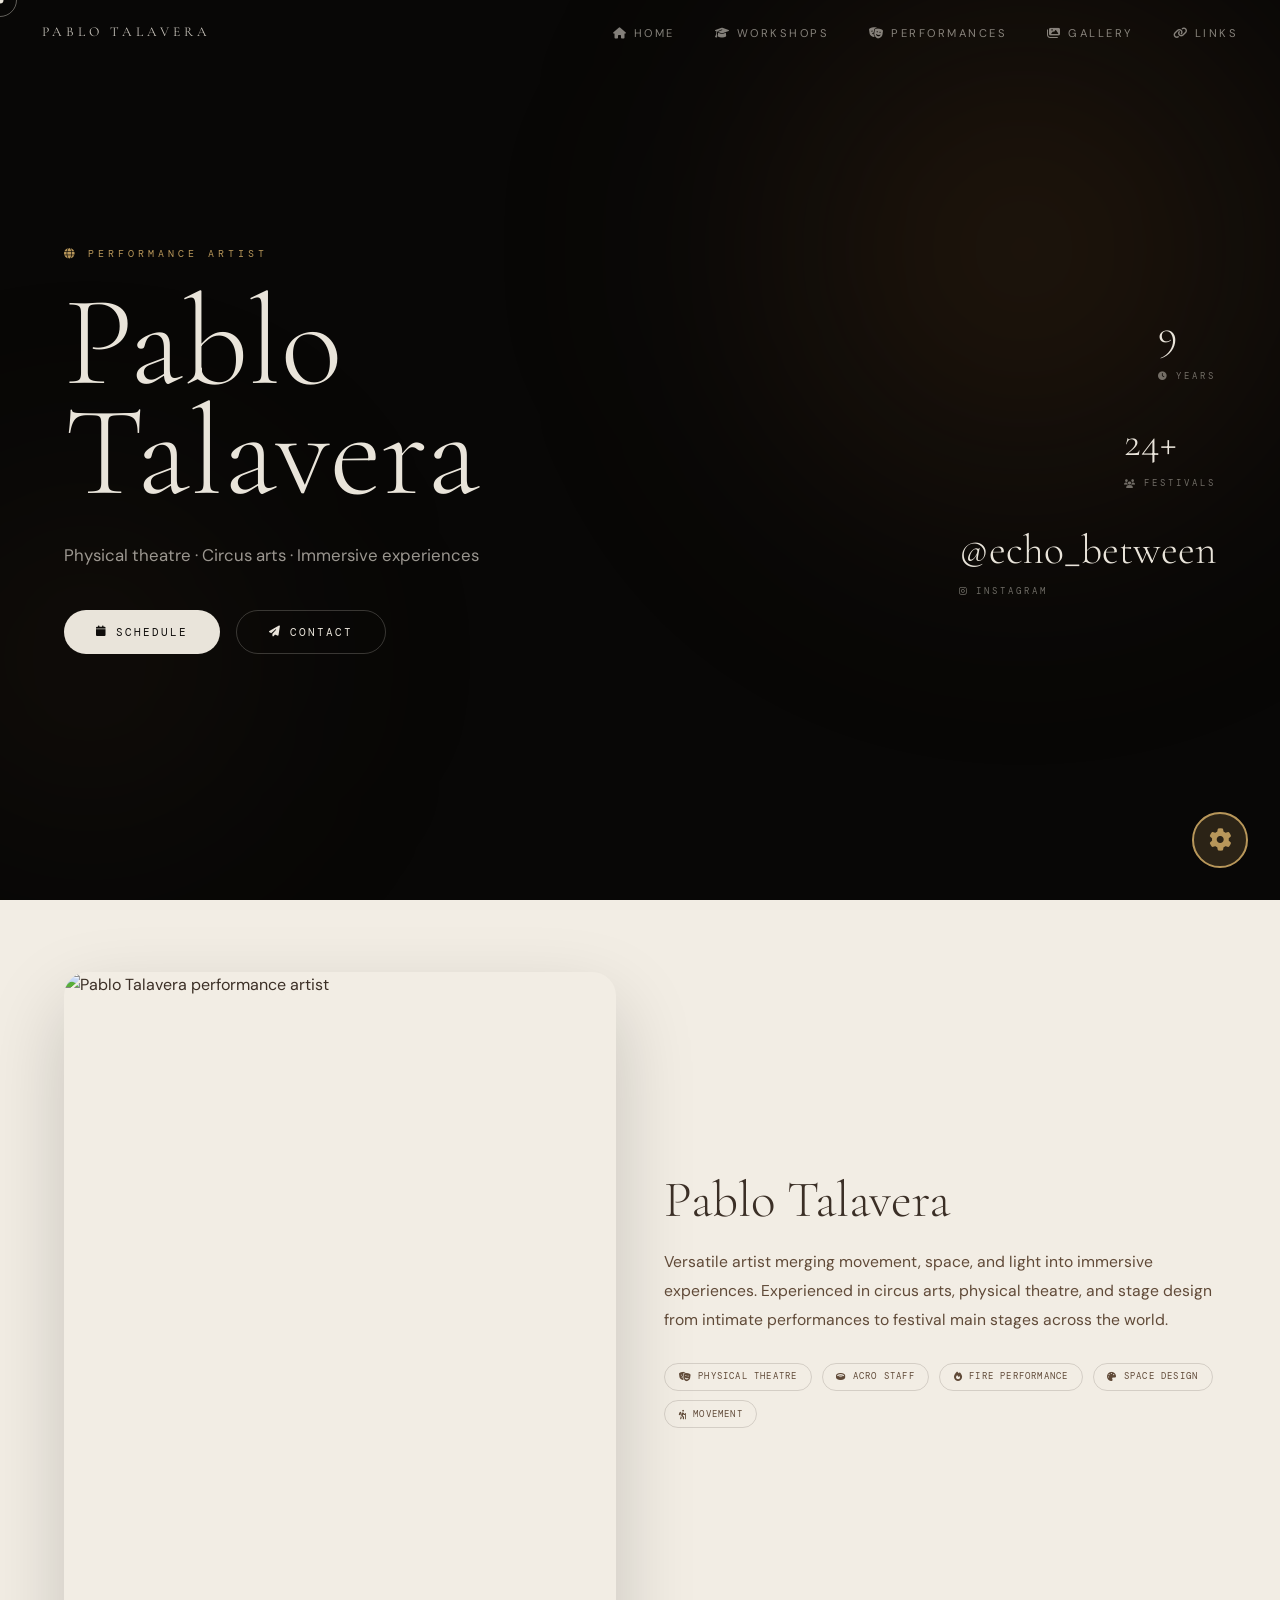
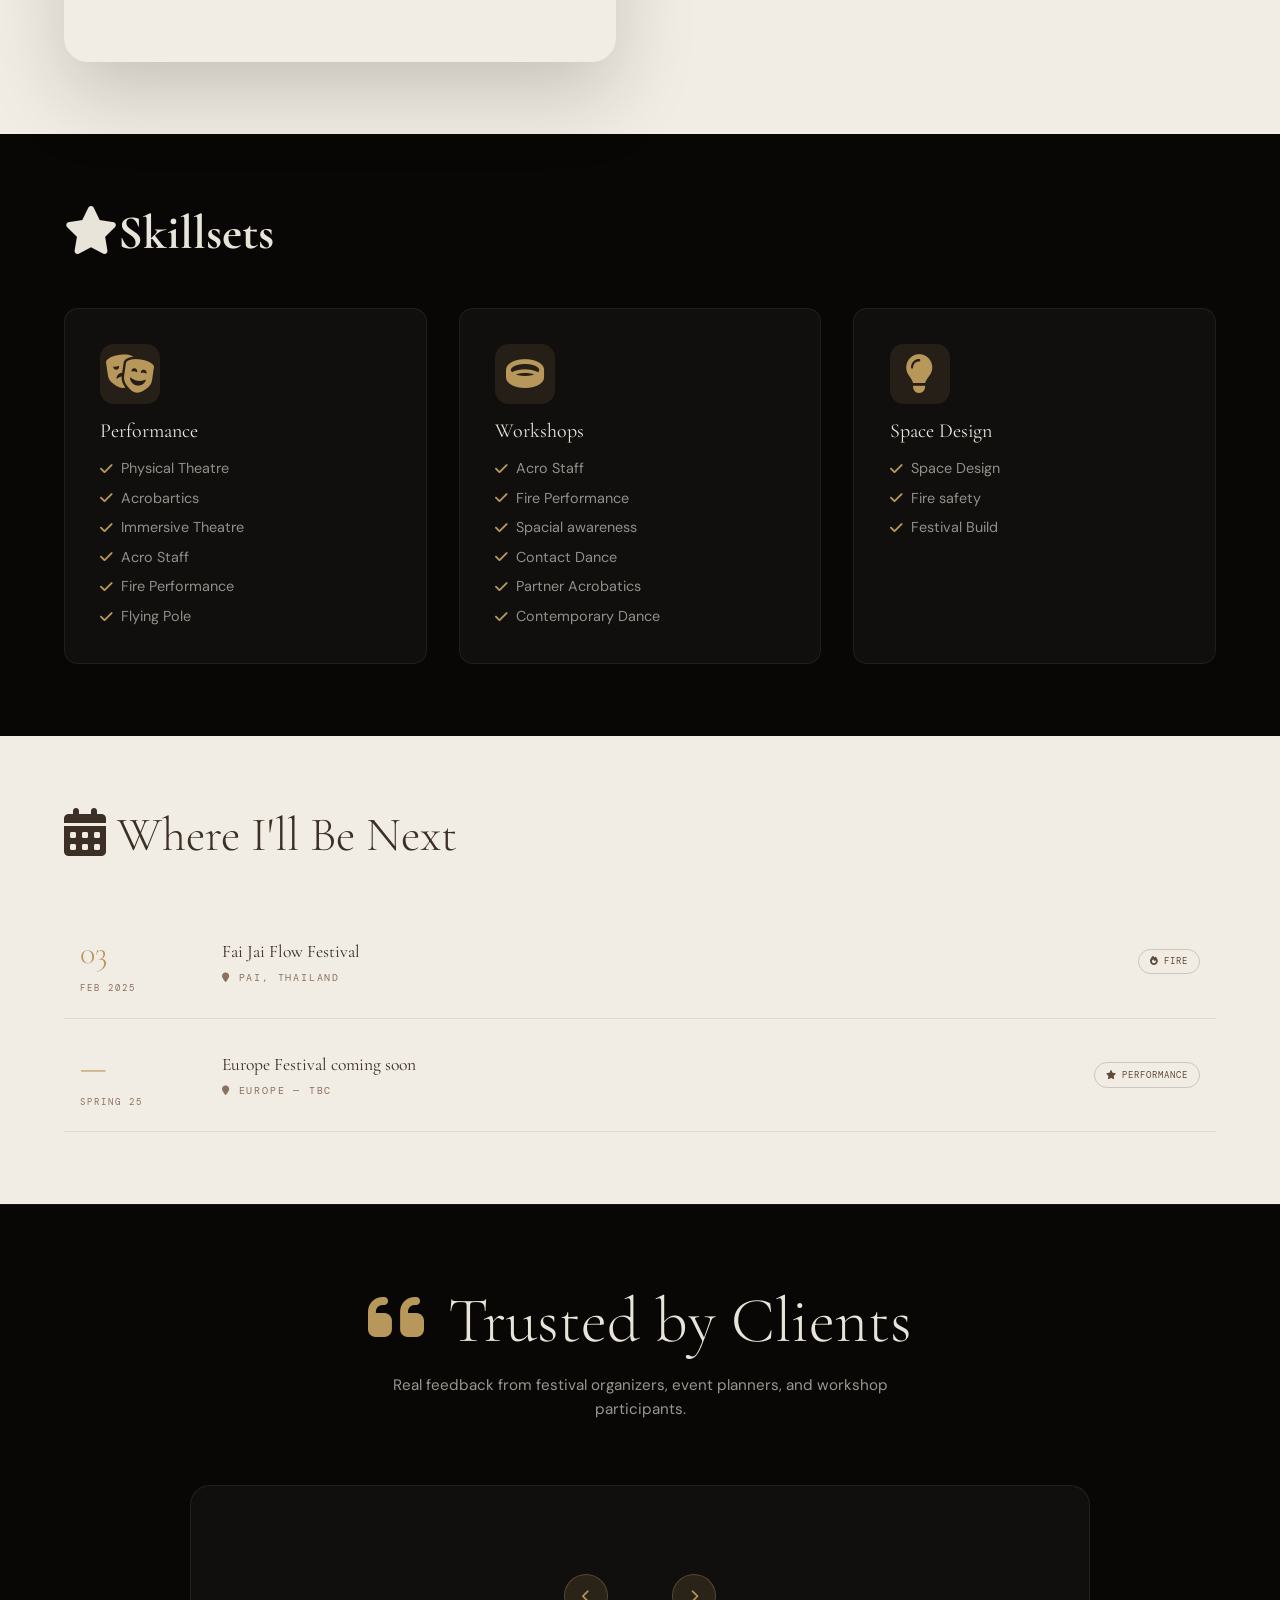
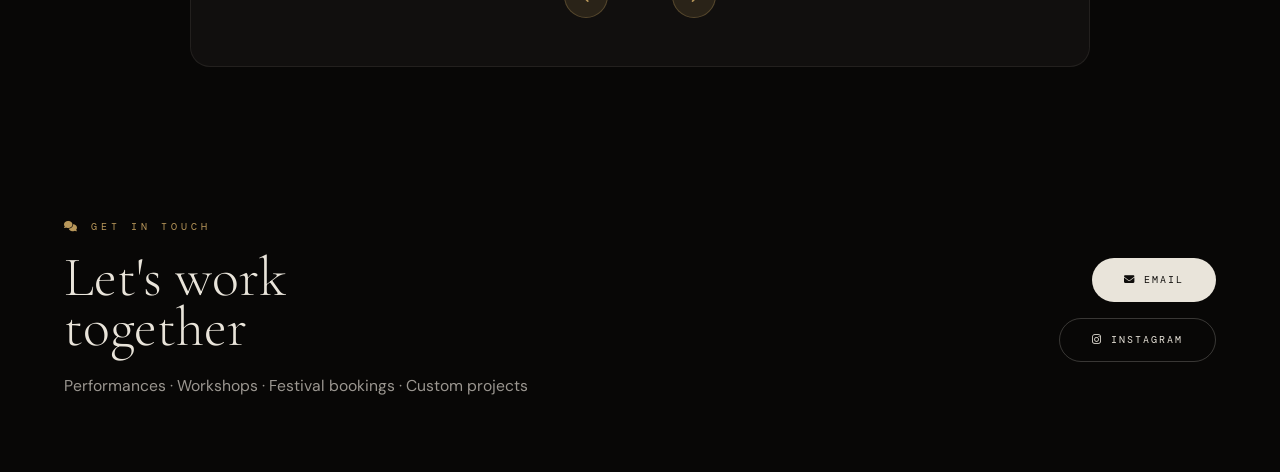
==== commit fdfbbd73: "Add files via upload" ====
--- a/index.html
+++ b/index.html
@@ -1,636 +1,2058 @@
+
 <!DOCTYPE html>
 <html lang="en">
 <head>
-  <meta charset="UTF-8"/>
-  <meta name="viewport" content="width=device-width, initial-scale=1.0"/>
-  <meta name="description" content="Pablo Talavera — Multidisciplinary performance artist. Physical theatre, circus arts, contact staff, stage design and immersive experiences."/>
-  <meta name="author" content="Pablo Talavera"/>
-  <meta property="og:title" content="Pablo Talavera — Artist Portfolio"/>
-  <meta property="og:description" content="Physical theatre · Circus arts · Immersive experiences"/>
-  <meta property="og:type" content="website"/>
-  <title>Pablo Talavera — Artist Portfolio</title>
-
-  <!-- Fonts -->
-  <link rel="preconnect" href="https://fonts.googleapis.com"/>
-  <link rel="preconnect" href="https://fonts.gstatic.com" crossorigin/>
-  <link href="https://fonts.googleapis.com/css2?family=Cormorant+Garamond:ital,wght@0,300;0,400;0,600;1,300;1,400&family=DM+Sans:wght@300;400;500&family=DM+Mono:wght@400;500&display=swap" rel="stylesheet"/>
-
-  <!-- Styles -->
-  <link rel="stylesheet" href="assets/css/style.css"/>
+    <meta charset="UTF-8"/>
+    <meta name="viewport" content="width=device-width, initial-scale=1.0"/>
+    <meta name="description" content="Pablo Talavera — Professional performance artist specializing in circus arts, physical theatre, and immersive experiences across Europe. Book workshops, performances, and custom event projects."/>
+    <meta name="keywords" content="performance artist, circus arts, physical theatre, workshop facilitator, contact staff, fire performance"/>
+    <meta name="author" content="Pablo Talavera"/>
+    <meta name="theme-color" content="#080706"/>
+    <meta property="og:title" content="Pablo Talavera — Performance Artist"/>
+    <meta property="og:description" content="Explore live performances, workshops, and immersive circus experiences with Pablo Talavera. Based in Europe, available for bookings."/>
+    <meta property="og:image" content="https://res.cloudinary.com/dol2caucl/image/upload/v1775277979/20260212-fof-004_bfxfoh.jpg"/>
+    <meta property="og:url" content="https://pablotalavera089-cpu.github.io/Portfolio/"/>
+    <meta property="og:type" content="website"/>
+    <meta name="twitter:card" content="summary_large_image"/>
+    <link rel="canonical" href="https://pablotalavera089-cpu.github.io/Portfolio/"/>
+    <link rel="icon" type="image/svg+xml" href="data:image/svg+xml,<svg xmlns='http://www.w3.org/2000/svg' viewBox='0 0 100 100'><text y='75' font-size='75' fill='%23b8975a'>P</text></svg>"/>
+    <title>Pablo Talavera — Performance Artist | Circus Arts | Physical Theatre</title>
+    <link href="https://fonts.googleapis.com/css2?family=Cormorant+Garamond:ital,wght@0,300;0,400;0,600;0,700;1,300;1,400&family=DM+Sans:wght@300;400;500&family=DM+Mono:wght@400;500&display=swap" rel="stylesheet"/>
+    <link rel="stylesheet" href="https://cdnjs.cloudflare.com/ajax/libs/font-awesome/6.4.0/css/all.min.css"/>
+    <style>
+        :root {
+            --black: #080706;
+            --ink: #0f0d0b;
+            --cream: #e9e4da;
+            --warm: #f2ede4;
+            --brown: #3b2f26;
+            --mid: #604a38;
+            --light: #8c7060;
+            --gold: #b8975a;
+            --gold2: #d4b278;
+            --transition: all .22s cubic-bezier(.16,1,.3,1);
+        }
+
+        * , *::before, *::after {
+            margin: 0;
+            padding: 0;
+            box-sizing: border-box;
+        }
+
+        html {
+            scroll-behavior: smooth;
+            -webkit-text-size-adjust: 100%;
+        }
+
+        body {
+            font-family: 'DM Sans', sans-serif;
+            background: var(--black);
+            color: var(--cream);
+            overflow-x: hidden;
+            cursor: none;
+            -webkit-font-smoothing: antialiased;
+            text-rendering: optimizeLegibility;
+            line-height: 1.6;
+        }
+
+        img {
+            display: block;
+            max-width: 100%;
+            height: auto;
+            loading: lazy;
+        }
+
+        a {
+            text-decoration: none;
+            color: inherit;
+        }
+
+        button {
+            font-family: inherit;
+            cursor: pointer;
+            transition: var(--transition);
+            border: none;
+        }
+
+        h1, h2, h3, h4, h5, h6 {
+            line-height: 1.1;
+        }
+
+        /* CURSOR */
+        #cur {
+            position: fixed;
+            width: 7px;
+            height: 7px;
+            background: var(--cream);
+            border-radius: 50%;
+            pointer-events: none;
+            z-index: 9999;
+            transform: translate(-50%, -50%);
+            transition: width .2s, height .2s;
+        }
+
+        #cur-r {
+            position: fixed;
+            width: 34px;
+            height: 34px;
+            border: 1px solid rgba(233, 228, 218, .4);
+            border-radius: 50%;
+            pointer-events: none;
+            z-index: 9998;
+            transform: translate(-50%, -50%);
+            transition: width .3s, height .3s;
+        }
+
+        /* NAV FIXES */
+        #mnav {
+            position: fixed;
+            top: 0;
+            left: 0;
+            right: 0;
+            z-index: 500;
+            padding: 1.2rem 2.6rem;
+            display: flex;
+            justify-content: space-between;
+            align-items: center;
+            transition: background .4s;
+        }
+
+        #mnav.scrolled {
+            background: rgba(8, 7, 6, .92);
+            backdrop-filter: blur(14px);
+        }
+
+        .nav-brand {
+            font-family: 'Cormorant Garamond', serif;
+            font-size: .85rem;
+            letter-spacing: 4px;
+            text-transform: uppercase;
+            color: var(--cream);
+            opacity: .85;
+            font-weight: 400;
+        }
+
+        .nav-links {
+            display: flex;
+            gap: 2.5rem;
+            list-style: none;
+        }
+
+        .nav-links a {
+            font-size: .7rem;
+            letter-spacing: 2.5px;
+            text-transform: uppercase;
+            color: var(--cream);
+            opacity: .55;
+            transition: opacity .25s;
+        }
+
+        .nav-links a:hover {
+            opacity: 1;
+        }
+
+        /* MOBILE MENU FIX */
+        .menu-toggle {
+            display: none;
+            background: none;
+            border: none;
+            color: var(--cream);
+            font-size: 1.5rem;
+            cursor: pointer;
+            z-index: 601;
+            padding: .5rem;
+            width: 44px;
+            height: 44px;
+            align-items: center;
+            justify-content: center;
+        }
+
+        .mobile-nav {
+            position: fixed;
+            top: 0;
+            right: -100%;
+            width: 300px;
+            height: 100vh;
+            background: rgba(8, 7, 6, .99);
+            backdrop-filter: blur(20px);
+            border-left: 1px solid rgba(233, 228, 218, .1);
+            z-index: 600;
+            transition: right .35s cubic-bezier(.16, 1, .3, 1);
+            overflow-y: auto;
+            padding-top: 5rem;
+        }
+
+        .mobile-nav.open {
+            right: 0;
+        }
+
+        .mobile-nav a, .mobile-nav button {
+            display: flex;
+            align-items: center;
+            gap: .8rem;
+            width: 100%;
+            padding: 1.2rem 1.8rem;
+            color: var(--cream);
+            border: none;
+            background: none;
+            text-align: left;
+            border-left: 3px solid transparent;
+            border-bottom: 1px solid rgba(233, 228, 218, .05);
+            font-size: .9rem;
+            letter-spacing: .5px;
+            text-transform: uppercase;
+            cursor: pointer;
+            font-family: inherit;
+        }
+
+        .mobile-nav a:hover, .mobile-nav button:hover {
+            background: rgba(233, 228, 218, .08);
+            border-left-color: var(--gold);
+        }
+
+        .mobile-close {
+            position: absolute;
+            top: 1rem;
+            right: 1.5rem;
+            background: none;
+            border: none;
+            color: var(--cream);
+            font-size: 1.3rem;
+            cursor: pointer;
+            padding: .5rem;
+            width: 44px;
+            height: 44px;
+            display: flex;
+            align-items: center;
+            justify-content: center;
+        }
+
+        /* PILL NAV */
+        #pnav {
+            position: fixed;
+            top: 4.8rem;
+            left: 50%;
+            transform: translateX(-50%);
+            z-index: 480;
+            background: rgba(10, 9, 8, .88);
+            backdrop-filter: blur(20px);
+            border: 1px solid rgba(233, 228, 218, .1);
+            border-radius: 999px;
+            padding: .4rem .5rem;
+            display: flex;
+            gap: .2rem;
+        }
+
+        .pb {
+            font-family: 'DM Mono', monospace;
+            font-size: .54rem;
+            letter-spacing: 1px;
+            text-transform: uppercase;
+            color: rgba(233, 228, 218, .5);
+            padding: .35rem .85rem;
+            border-radius: 999px;
+            border: none;
+            background: transparent;
+            cursor: pointer;
+            white-space: nowrap;
+        }
+
+        .pb:hover {
+            color: var(--cream);
+            background: rgba(233, 228, 218, .07);
+        }
+
+        .pb.on {
+            background: var(--cream);
+            color: var(--ink);
+        }
+
+        /* PAGES */
+        .pg {
+            display: none;
+        }
+
+        .pg.on {
+            display: block;
+            animation: pgIn .5s cubic-bezier(.16, 1, .3, 1) forwards;
+        }
+
+        @keyframes pgIn {
+            from { opacity: 0; transform: translateY(12px); }
+            to { opacity: 1; transform: translateY(0); }
+        }
+
+        /* REVEAL ANIMATIONS */
+        .rv {
+            opacity: 0;
+            transform: translateY(20px);
+            transition: opacity .75s ease, transform .75s cubic-bezier(.16, 1, .3, 1);
+        }
+
+        .rv.in {
+            opacity: 1;
+            transform: none;
+        }
+
+        .d1 { transition-delay: .2s; }
+        .d2 { transition-delay: .3s; }
+        .d3 { transition-delay: .4s; }
+        .d4 { transition-delay: .5s; }
+        .d5 { transition-delay: .6s; }
+
+        /* HERO FIX */
+        #hero {
+            position: relative;
+            height: 100vh;
+            background: var(--black);
+            display: flex;
+            align-items: center;
+            overflow: hidden;
+        }
+
+        .orb {
+            position: absolute;
+            border-radius: 50%;
+            filter: blur(100px);
+            pointer-events: none;
+        }
+
+        .orb1 {
+            width: 60vw;
+            height: 60vw;
+            top: -15%;
+            right: -10%;
+            background: radial-gradient(circle, rgba(90, 58, 28, .35) 0%, transparent 70%);
+        }
+
+        .orb2 {
+            width: 38vw;
+            height: 38vw;
+            bottom: 0;
+            left: -12%;
+            background: radial-gradient(circle, rgba(58, 42, 22, .25) 0%, transparent 70%);
+        }
+
+        .hero-layout {
+            position: relative;
+            z-index: 2;
+            width: 100%;
+            max-width: 1280px;
+            margin: 0 auto;
+            padding: 0 5vw;
+            display: grid;
+            grid-template-columns: 1fr auto;
+            align-items: center;
+            gap: 4rem;
+        }
+
+        .hero-eyebrow {
+            font-family: 'DM Mono', monospace;
+            font-size: .65rem;
+            letter-spacing: 4px;
+            text-transform: uppercase;
+            color: var(--gold);
+            margin-bottom: 1.6rem;
+            opacity: 0;
+            animation: slr .8s .2s forwards;
+        }
+
+        .hero-name {
+            font-family: 'Cormorant Garamond', serif;
+            font-weight: 300;
+            font-size: clamp(4.5rem, 10vw, 9rem);
+            line-height: .86;
+            color: var(--cream);
+            overflow: hidden;
+        }
+
+        .hero-name span {
+            display: block;
+            opacity: 0;
+            animation: slr 1s forwards;
+        }
+
+        .hero-name span:nth-child(1) { animation-delay: .35s; }
+        .hero-name span:nth-child(2) { animation-delay: .48s; }
+
+        .hero-desc {
+            margin-top: 2rem;
+            font-size: 1.05rem;
+            line-height: 1.75;
+            color: rgba(233, 228, 218, .65);
+            max-width: 420px;
+            opacity: 0;
+            animation: slr .9s .75s forwards;
+        }
+
+        .hero-btns {
+            margin-top: 2.5rem;
+            display: flex;
+            gap: 1rem;
+            opacity: 0;
+            animation: fdi 1s 1.1s forwards;
+            flex-wrap: wrap;
+        }
+
+        .btn-pri, .btn-gh {
+            font-family: 'DM Mono', monospace;
+            font-size: .68rem;
+            letter-spacing: 2px;
+            text-transform: uppercase;
+            border-radius: 999px;
+            padding: .8rem 2rem;
+            white-space: nowrap;
+            display: inline-flex;
+            align-items: center;
+            gap: .5rem;
+            min-height: 44px;
+        }
+
+        .btn-pri {
+            background: var(--cream);
+            color: var(--ink);
+        }
+
+        .btn-pri:hover {
+            background: var(--gold2);
+            transform: translateY(-2px);
+        }
+
+        .btn-gh {
+            background: transparent;
+            color: var(--cream);
+            border: 1px solid rgba(233, 228, 218, .22);
+        }
+
+        .btn-gh:hover {
+            border-color: var(--cream);
+            transform: translateY(-2px);
+        }
+
+        .hero-right-col {
+            display: flex;
+            flex-direction: column;
+            align-items: flex-end;
+            gap: 1.6rem;
+            opacity: 0;
+            animation: fdi .9s .6s forwards;
+        }
+
+        .hstat-n {
+            font-family: 'Cormorant Garamond', serif;
+            font-size: 2.6rem;
+            font-weight: 300;
+            color: var(--cream);
+        }
+
+        .hstat-l {
+            font-family: 'DM Mono', monospace;
+            font-size: .54rem;
+            letter-spacing: 3px;
+            text-transform: uppercase;
+            color: rgba(233, 228, 218, .45);
+            margin-top: .1rem;
+            display: flex;
+            align-items: center;
+            gap: .4rem;
+        }
+
+        @keyframes slr { to { opacity: 1; transform: translateX(0); } }
+        @keyframes fdi { to { opacity: 1; } }
+
+        /* ABOUT FIX */
+        .about-strip {
+            background: var(--warm);
+            color: var(--brown);
+            padding: 4.5rem 5vw;
+        }
+
+        .about-inner {
+            max-width: 1280px;
+            margin: 0 auto;
+            display: grid;
+            grid-template-columns: 1fr 1fr;
+            gap: 4rem;
+            align-items: center;
+        }
+
+        .about-img-wrap {
+            border-radius: 24px;
+            overflow: hidden;
+            aspect-ratio: .8;
+            box-shadow: 0 32px 80px rgba(0, 0, 0, .18);
+        }
+
+        .about-img-wrap img {
+            width: 100%;
+            height: 100%;
+            object-fit: cover;
+        }
+
+        .about-heading {
+            font-family: 'Cormorant Garamond', serif;
+            font-size: clamp(2.4rem, 4vw, 3.8rem);
+            font-weight: 300;
+            line-height: .9;
+            color: var(--brown);
+            margin-bottom: 1.5rem;
+            margin-top: 0;
+        }
+
+        .about-body {
+            font-size: .98rem;
+            line-height: 1.85;
+            color: var(--mid);
+            margin-bottom: 1.8rem;
+        }
+
+        .about-pills {
+            display: flex;
+            flex-wrap: wrap;
+            gap: .6rem;
+            margin-bottom: 1.8rem;
+        }
+
+        .about-pill {
+            font-family: 'DM Mono', monospace;
+            font-size: .58rem;
+            letter-spacing: 1.2px;
+            text-transform: uppercase;
+            border: 1px solid rgba(59, 47, 38, .16);
+            color: var(--mid);
+            padding: .35rem .85rem;
+            border-radius: 999px;
+            display: inline-flex;
+            align-items: center;
+            gap: .4rem;
+        }
+
+        /* SKILLS */
+        .skills-band {
+            background: var(--black);
+            padding: 4.5rem 5vw;
+        }
+
+        .skills-band-inner {
+            max-width: 1280px;
+            margin: 0 auto;
+        }
+
+        .skills-grid {
+            display: grid;
+            grid-template-columns: repeat(auto-fit, minmax(260px, 1fr));
+            gap: 2rem;
+            margin-top: 3rem;
+        }
+
+        .skill-block {
+            background: rgba(233, 228, 218, .038);
+            border: 1px solid rgba(233, 228, 218, .07);
+            padding: 2.2rem;
+            border-radius: 14px;
+            transition: var(--transition);
+        }
+
+        .skill-block:hover {
+            background: rgba(233, 228, 218, .08);
+            transform: translateY(-4px);
+        }
+
+        .skill-ico {
+            font-size: 2.4rem;
+            margin-bottom: 1rem;
+            width: 60px;
+            height: 60px;
+            display: flex;
+            align-items: center;
+            justify-content: center;
+            background: rgba(184, 151, 90, .12);
+            border-radius: 14px;
+            color: var(--gold);
+        }
+
+        .skill-title {
+            font-family: 'Cormorant Garamond', serif;
+            font-size: 1.25rem;
+            color: var(--cream);
+            margin-bottom: 1rem;
+            font-weight: 400;
+        }
+
+        .skill-items {
+            display: flex;
+            flex-direction: column;
+            gap: .5rem;
+        }
+
+        .sbi {
+            font-size: .9rem;
+            color: rgba(233, 228, 218, .6);
+            line-height: 1.5;
+            display: flex;
+            align-items: center;
+            gap: .5rem;
+        }
+
+        /* SCHEDULE */
+        .sched-sec {
+            background: var(--warm);
+            color: var(--brown);
+            padding: 4.5rem 5vw;
+        }
+
+        .sched-inner {
+            max-width: 1280px;
+            margin: 0 auto;
+        }
+
+        .sched-title {
+            font-family: 'Cormorant Garamond', serif;
+            font-size: clamp(2rem, 4vw, 3rem);
+            font-weight: 300;
+            line-height: .9;
+            color: var(--brown);
+            margin-bottom: 3rem;
+        }
+
+        .sched-list {
+            display: flex;
+            flex-direction: column;
+        }
+
+        .sched-row {
+            display: grid;
+            grid-template-columns: minmax(110px, auto) 1fr auto;
+            gap: 2rem;
+            align-items: center;
+            padding: 1.4rem 1rem;
+            border-bottom: 1px solid rgba(59, 47, 38, .1);
+        }
+
+        .sched-row:hover {
+            background: rgba(59, 47, 38, .04);
+        }
+
+        .sched-day {
+            font-family: 'Cormorant Garamond', serif;
+            font-size: 2rem;
+            font-weight: 300;
+            color: var(--gold);
+        }
+
+        .sched-month {
+            font-family: 'DM Mono', monospace;
+            font-size: .56rem;
+            letter-spacing: 2px;
+            text-transform: uppercase;
+            color: var(--light);
+            margin-top: .15rem;
+        }
+
+        .sched-event {
+            font-family: 'Cormorant Garamond', serif;
+            font-size: 1.1rem;
+            color: var(--brown);
+            margin-bottom: .25rem;
+            font-weight: 400;
+        }
+
+        .sched-loc {
+            font-family: 'DM Mono', monospace;
+            font-size: .6rem;
+            letter-spacing: 1.8px;
+            text-transform: uppercase;
+            color: var(--light);
+        }
+
+        .sched-badge {
+            font-family: 'DM Mono', monospace;
+            font-size: .56rem;
+            letter-spacing: 1px;
+            text-transform: uppercase;
+            border: 1px solid rgba(59, 47, 38, .2);
+            color: var(--mid);
+            padding: .28rem .7rem;
+            border-radius: 999px;
+            white-space: nowrap;
+            display: inline-flex;
+            align-items: center;
+            gap: .3rem;
+        }
+
+        /* Feedback comments */
+        .testimonials-sec {
+            background: var(--black);
+            padding: 5rem 5vw;
+            border-top: 1px solid rgba(233,228,218,.08);
+        }
+
+        .testimonials-inner {
+            max-width: 1280px;
+            margin: 0 auto;
+        }
+
+        .testimonials-header {
+            text-align: center;
+            margin-bottom: 4rem;
+        }
+
+        .testimonials-header h2 {
+            font-family: 'Cormorant Garamond', serif;
+            font-size: clamp(2.4rem, 5vw, 4rem);
+            font-weight: 300;
+            color: var(--cream);
+            margin-bottom: 1rem;
+        }
+
+        .testimonials-header p {
+            font-size: .95rem;
+            color: rgba(233,228,218,.65);
+            max-width: 500px;
+            margin: 0 auto;
+        }
+
+        .carousel {
+            position: relative;
+            max-width: 900px;
+            margin: 0 auto;
+            background: rgba(233,228,218,.038);
+            border: 1px solid rgba(233,228,218,.08);
+            border-radius: 20px;
+            padding: 3rem;
+            overflow: hidden;
+        }
+
+        .carousel-inner {
+            display: flex;
+            transition: transform .5s cubic-bezier(.16,1,.3,1);
+        }
+
+        .carousel-item {
+            min-width: 100%;
+            padding: 0;
+        }
+
+        .testimonial-card {
+            display: flex;
+            flex-direction: column;
+        }
+
+        .testimonial-stars {
+            display: flex;
+            gap: .25rem;
+            margin-bottom: 1.5rem;
+        }
+
+        .testimonial-stars i {
+            color: var(--gold);
+            font-size: .9rem;
+        }
+
+        .testimonial-quote {
+            font-family: 'Cormorant Garamond', serif;
+            font-size: 1.4rem;
+            font-weight: 300;
+            color: var(--cream);
+            line-height: 1.5;
+            margin-bottom: 2rem;
+            font-style: italic;
+        }
+
+        .testimonial-author {
+            display: flex;
+            align-items: center;
+            gap: 1rem;
+        }
+
+        .testimonial-avatar {
+            width: 50px;
+            height: 50px;
+            border-radius: 50%;
+            background: linear-gradient(135deg, var(--gold), var(--gold2));
+            display: flex;
+            align-items: center;
+            justify-content: center;
+            color: var(--black);
+            font-size: 1.5rem;
+            flex-shrink: 0;
+        }
+
+        .testimonial-info h4 {
+            font-family: 'DM Sans', sans-serif;
+            font-size: .9rem;
+            color: var(--cream);
+            margin-bottom: .2rem;
+        }
+
+        .testimonial-info p {
+            font-family: 'DM Mono', monospace;
+            font-size: .65rem;
+            letter-spacing: 1px;
+            text-transform: uppercase;
+            color: var(--gold);
+        }
+
+        .carousel-controls {
+            display: flex;
+            justify-content: center;
+            align-items: center;
+            gap: 2rem;
+            margin-top: 2.5rem;
+        }
+
+                .carousel-btn {
+            width: 44px;
+            height: 44px;
+            border-radius: 50%;
+            background: rgba(184,151,90,.15);
+            border: 1px solid rgba(184,151,90,.3);
+            color: var(--gold);
+            display: flex;
+            align-items: center;
+            justify-content: center;
+            cursor: pointer;
+            transition: all .3s;
+        }
+
+        .carousel-btn:hover {
+            background: var(--gold);
+            color: var(--black);
+            transform: scale(1.1);
+        }
+
+        .carousel-dots {
+            display: flex;
+            gap: .5rem;
+        }
+
+        .dot {
+            width: 8px;
+            height: 8px;
+            border-radius: 50%;
+            background: rgba(233,228,218,.2);
+            cursor: pointer;
+            transition: all .3s;
+        }
+
+        .dot.active {
+            background: var(--gold);
+            width: 24px;
+            border-radius: 999px;
+        }
+        
+        /* CONTACT */
+        .contact-cta {
+            background: var(--black);
+            padding: 4.5rem 5vw;
+        }
+
+        .cta-inner {
+            max-width: 1280px;
+            margin: 0 auto;
+            display: grid;
+            grid-template-columns: 1fr auto;
+            gap: 4rem;
+            align-items: center;
+        }
+
+        .cta-title {
+            font-family: 'Cormorant Garamond', serif;
+            font-size: clamp(2rem, 5vw, 3.5rem);
+            font-weight: 300;
+            line-height: .9;
+            color: var(--cream);
+            margin: 1rem 0 1.2rem;
+        }
+
+        .cta-sub {
+            font-size: .98rem;
+            color: rgba(233, 228, 218, .65);
+            line-height: 1.8;
+            max-width: 480px;
+        }
+
+        .cta-right {
+            display: flex;
+            flex-direction: column;
+            gap: 1rem;
+            align-items: flex-end;
+        }
+
+        .cta-btn, .cta-btn-gh {
+            font-family: 'DM Mono', monospace;
+            font-size: .65rem;
+            letter-spacing: 2px;
+            text-transform: uppercase;
+            border-radius: 999px;
+            padding: .75rem 2rem;
+            white-space: nowrap;
+            display: inline-flex;
+            align-items: center;
+            gap: .5rem;
+            min-height: 44px;
+        }
+
+        .cta-btn {
+            background: var(--cream);
+            color: var(--ink);
+        }
+
+        .cta-btn:hover {
+            background: var(--gold2);
+            transform: translateY(-2px);
+        }
+
+        .cta-btn-gh {
+            background: transparent;
+            color: var(--cream);
+            border: 1px solid rgba(233, 228, 218, .22);
+        }
+
+        .cta-btn-gh:hover {
+            border-color: var(--cream);
+            transform: translateY(-2px);
+        }
+
+        /* WORKSHOPS FIX */
+        .wsp {
+            background: var(--black);
+            padding: 5rem 5vw 4rem;
+        }
+
+        .wsh {
+            max-width: 1280px;
+            margin: 0 auto;
+        }
+
+        .wsh-ttl {
+            font-family: 'Cormorant Garamond', serif;
+            font-size: clamp(2.4rem, 6vw, 5rem);
+            font-weight: 300;
+            line-height: .88;
+            color: var(--cream);
+            margin-bottom: 1.2rem;
+        }
+
+        .wsh-sub {
+            font-size: .98rem;
+            color: rgba(233, 228, 218, .65);
+            max-width: 560px;
+            line-height: 1.8;
+            margin-bottom: 3rem;
+        }
+
+        .wgrid {
+            display: grid;
+            grid-template-columns: repeat(auto-fit, minmax(280px, 1fr));
+            gap: 2rem;
+        }
+
+        .wcard {
+            background: rgba(233, 228, 218, .038);
+            border: 1px solid rgba(233, 228, 218, .08);
+            border-radius: 14px;
+            padding: 2.4rem;
+            cursor: pointer;
+            transition: var(--transition);
+        }
+
+        .wcard:hover {
+            background: rgba(233, 228, 218, .09);
+            transform: translateY(-5px);
+            border-color: rgba(184, 151, 90, .4);
+        }
+
+        .wttl {
+            font-family: 'Cormorant Garamond', serif;
+            font-size: 1.45rem;
+            font-weight: 400;
+            color: var(--cream);
+            margin-bottom: .6rem;
+            line-height: 1.25;
+        }
+
+        .wsub {
+            font-size: .85rem;
+            color: rgba(233, 228, 218, .55);
+            font-style: italic;
+            line-height: 1.6;
+            margin-bottom: 1.4rem;
+        }
+
+        .wtags {
+            display: flex;
+            flex-wrap: wrap;
+            gap: .4rem;
+        }
+
+        .tag {
+            display: inline-block;
+            font-family: 'DM Mono', monospace;
+            font-size: .56rem;
+            letter-spacing: 1px;
+            text-transform: uppercase;
+            border: 1px solid rgba(233, 228, 218, .15);
+            color: rgba(233, 228, 218, .48);
+            padding: .2rem .6rem;
+            border-radius: 4px;
+        }
+
+        /* WORKSHOP MODAL FIX */
+        .wmo {
+            position: fixed;
+            inset: 0;
+            background: rgba(7, 6, 5, .92);
+            backdrop-filter: blur(12px);
+            z-index: 800;
+            display: flex;
+            align-items: flex-start;
+            justify-content: center;
+            padding: 2rem 1rem;
+            overflow-y: auto;
+            opacity: 0;
+            pointer-events: none;
+            transition: opacity .3s;
+            padding-top: 6rem;
+        }
+
+        .wmo.open {
+            opacity: 1;
+            pointer-events: all;
+        }
+
+        .wm {
+            background: var(--warm);
+            color: var(--brown);
+            border-radius: 20px;
+            max-width: 850px;
+            width: 100%;
+            margin: auto;
+            overflow: hidden;
+            transform: translateY(20px);
+            transition: transform .38s cubic-bezier(.16, 1, .3, 1);
+        }
+
+        .wmo.open .wm {
+            transform: none;
+        }
+
+        .wmt {
+            background: var(--brown);
+            color: var(--cream);
+            padding: 2.5rem 3rem;
+            position: relative;
+        }
+
+        .wmc {
+            position: absolute;
+            top: 1.5rem;
+            right: 1.8rem;
+            background: rgba(233, 228, 218, .15);
+            border: none;
+            color: var(--cream);
+            width: 38px;
+            height: 38px;
+            border-radius: 50%;
+            cursor: pointer;
+            display: flex;
+            align-items: center;
+            justify-content: center;
+            transition: var(--transition);
+        }
+
+        .wmc:hover {
+            background: rgba(233, 228, 218, .25);
+        }
+
+        .wm-ttl {
+            font-family: 'Cormorant Garamond', serif;
+            font-size: 2.2rem;
+            font-weight: 300;
+            line-height: 1.1;
+            margin-bottom: .6rem;
+        }
+
+        .wm-sub {
+            font-size: .95rem;
+            color: rgba(233, 228, 218, .6);
+            font-style: italic;
+        }
+
+        .wmb {
+            padding: 2.5rem 3rem;
+        }
+
+        .wmst {
+            font-family: 'DM Mono', monospace;
+            font-size: .58rem;
+            letter-spacing: 3px;
+            text-transform: uppercase;
+            color: var(--light);
+            margin-bottom: 1rem;
+            padding-bottom: .8rem;
+            border-bottom: 1px solid rgba(59, 47, 38, .16);
+        }
+
+        .wmb p {
+            font-size: .95rem;
+            line-height: 1.8;
+            color: var(--mid);
+            margin-bottom: 1rem;
+        }
+
+        .wmb ul {
+            padding-left: 1.4rem;
+            margin-bottom: 1rem;
+        }
+
+        .wmb ul li {
+            font-size: .92rem;
+            line-height: 1.8;
+            color: var(--mid);
+            margin-bottom: .4rem;
+        }
+
+        /* PERFORMANCES */
+        .perfp {
+            background: var(--black);
+            padding: 5rem 5vw 4rem;
+        }
+
+        .perfh {
+            max-width: 1280px;
+            margin: 0 auto;
+        }
+
+        .perfh-ttl {
+            font-family: 'Cormorant Garamond', serif;
+            font-size: clamp(2.4rem, 6vw, 5rem);
+            font-weight: 300;
+            line-height: .88;
+            color: var(--cream);
+            margin-bottom: 1.2rem;
+        }
+
+        .perfh-sub {
+            font-size: .98rem;
+            color: rgba(233, 228, 218, .65);
+            max-width: 560px;
+            line-height: 1.8;
+            margin-bottom: 3rem;
+        }
+
+        .perf-cards {
+            display: grid;
+            grid-template-columns: repeat(auto-fit, minmax(280px, 1fr));
+            gap: 2rem;
+        }
+
+        .pc {
+            background: rgba(233, 228, 218, .038);
+            border: 1px solid rgba(233, 228, 218, .08);
+            border-radius: 14px;
+            padding: 2.2rem;
+            transition: var(--transition);
+        }
+
+        .pc:hover {
+            border-color: rgba(184, 151, 90, .3);
+            transform: translateY(-3px);
+        }
+
+        .pc-ico {
+            font-size: 2.8rem;
+            margin-bottom: 1.2rem;
+            width: 70px;
+            height: 70px;
+            display: flex;
+            align-items: center;
+            justify-content: center;
+            background: rgba(184, 151, 90, .12);
+            border-radius: 14px;
+            color: var(--gold);
+        }
+
+        .pc-ttl {
+            font-family: 'Cormorant Garamond', serif;
+            font-size: 1.4rem;
+            font-weight: 300;
+            color: var(--cream);
+            margin-bottom: .3rem;
+        }
+
+        .pc-type {
+            font-family: 'DM Mono', monospace;
+            font-size: .56rem;
+            letter-spacing: 2.5px;
+            text-transform: uppercase;
+            color: var(--gold);
+        }
+
+        .pc-bd p {
+            font-size: .95rem;
+            line-height: 1.8;
+            color: rgba(233, 228, 218, .65);
+            margin: 1.5rem 0;
+        }
+
+        .pc-specs {
+            display: flex;
+            flex-direction: column;
+            gap: .6rem;
+            margin: 1.5rem 0;
+        }
+
+        .pc-row {
+            display: flex;
+            gap: 1rem;
+            align-items: flex-start;
+        }
+
+        .pc-key {
+            font-family: 'DM Mono', monospace;
+            font-size: .58rem;
+            letter-spacing: 1.5px;
+            text-transform: uppercase;
+            color: var(--gold);
+            min-width: 100px;
+            flex-shrink: 0;
+        }
+
+        .pc-val {
+            font-size: .92rem;
+            color: rgba(233, 228, 218, .68);
+        }
+
+        /* GALLERY */
+        .gallery-sec {
+            background: var(--black);
+            padding: 4.5rem 5vw;
+        }
+
+        .gallery-inner {
+            max-width: 1280px;
+            margin: 0 auto;
+        }
+
+        .gallery-title {
+            font-family: 'Cormorant Garamond', serif;
+            font-size: clamp(2.4rem, 6vw, 5rem);
+            font-weight: 300;
+            line-height: .88;
+            color: var(--cream);
+            margin-bottom: 3rem;
+        }
+
+        .gallery-grid {
+            display: grid;
+            grid-template-columns: repeat(auto-fill, minmax(300px, 1fr));
+            gap: 2rem;
+        }
+
+        .gallery-item {
+            position: relative;
+            border-radius: 16px;
+            overflow: hidden;
+            background: #111;
+            cursor: pointer;
+            aspect-ratio: 4 / 3;
+            transition: transform .3s;
+        }
+
+        .gallery-item:hover {
+            transform: scale(1.03);
+        }
+
+        .gallery-item img {
+            width: 100%;
+            height: 100%;
+            object-fit: cover;
+            transition: opacity .3s;
+        }
+
+        .gallery-item:hover img {
+            opacity: .85;
+        }
+
+        .gallery-label {
+            position: absolute;
+            bottom: 0;
+            left: 0;
+            right: 0;
+            background: linear-gradient(to top, rgba(0, 0, 0, .85), transparent);
+            padding: 2.5rem 1.5rem 1.5rem;
+            color: var(--cream);
+            font-size: .95rem;
+        }
+
+        .gallery-del {
+            position: absolute;
+            top: 1rem;
+            right: 1rem;
+            background: rgba(0, 0, 0, .7);
+            border: none;
+            color: white;
+            width: 36px;
+            height: 36px;
+            border-radius: 50%;
+            cursor: pointer;
+            display: flex;
+            align-items: center;
+            justify-content: center;
+            opacity: 0;
+            transition: opacity .2s;
+            font-size: .75rem;
+        }
+
+        .gallery-item:hover .gallery-del {
+            opacity: 1;
+        }
+
+        /* LINKTREE */
+        .linktree-sec {
+            background: var(--black);
+            min-height: 100vh;
+            padding: 5rem 5vw 4rem;
+            display: flex;
+            align-items: center;
+        }
+
+        .linktree-inner {
+            max-width: 650px;
+            margin: 0 auto;
+            width: 100%;
+            text-align: center;
+        }
+
+        .linktree-avatar {
+            width: 140px;
+            height: 140px;
+            margin: 0 auto 2.5rem;
+            border-radius: 50%;
+            background: linear-gradient(135deg, rgba(184, 151, 90, .25), rgba(184, 151, 90, .08));
+            display: flex;
+            align-items: center;
+            justify-content: center;
+            font-size: 3.5rem;
+            border: 3px solid rgba(184, 151, 90, .3);
+            color: var(--gold);
+        }
+
+        .linktree-title {
+            font-family: 'Cormorant Garamond', serif;
+            font-size: clamp(2.2rem, 5vw, 3.8rem);
+            font-weight: 300;
+            color: var(--cream);
+            margin-bottom: 1rem;
+            line-height: 1.1;
+        }
+
+        .linktree-subtitle {
+            font-family: 'DM Mono', monospace;
+            font-size: .72rem;
+            letter-spacing: 3px;
+            text-transform: uppercase;
+            color: var(--gold);
+            margin-bottom: 2.5rem;
+        }
+
+        .linktree-desc {
+            font-size: .98rem;
+            color: rgba(233, 228, 218, .65);
+            line-height: 1.8;
+            margin-bottom: 3.5rem;
+            max-width: 520px;
+            margin-left: auto;
+            margin-right: auto;
+        }
+
+        .linktree-grid {
+            display: grid;
+            grid-template-columns: 1fr;
+            gap: 1.4rem;
+            max-width: 100%;
+        }
+
+        .link-card {
+            background: rgba(233, 228, 218, .038);
+            border: 1px solid rgba(233, 228, 218, .08);
+            border-radius: 16px;
+            padding: 2rem;
+            transition: var(--transition);
+            display: flex;
+            align-items: center;
+            gap: 1.8rem;
+            cursor: pointer;
+            text-align: left;
+        }
+
+        .link-card:hover {
+            background: rgba(233, 228, 218, .09);
+            transform: translateX(8px);
+            border-color: rgba(184, 151, 90, .3);
+        }
+
+        .link-ico {
+            font-size: 2.4rem;
+            width: 60px;
+            height: 60px;
+            display: flex;
+            align-items: center;
+            justify-content: center;
+            background: rgba(184, 151, 90, .15);
+            border-radius: 14px;
+            color: var(--gold);
+            flex-shrink: 0;
+        }
+
+        .link-content h3 {
+            font-family: 'Cormorant Garamond', serif;
+            font-size: 1.35rem;
+            color: var(--cream);
+            margin-bottom: .4rem;
+            font-weight: 400;
+        }
+
+        .link-content p {
+            font-size: .88rem;
+            color: rgba(233, 228, 218, .55);
+        }
+
+        .link-arrow {
+            margin-left: auto;
+            opacity: .3;
+            transition: opacity .3s;
+            font-size: 1.3rem;
+        }
+
+        .link-card:hover .link-arrow {
+            opacity: 1;
+        }
+
+        /* ADMIN PANEL FIX */
+        .admin-panel {
+            position: fixed;
+            bottom: 2rem;
+            right: 2rem;
+            z-index: 999;
+        }
+
+        .admin-btn {
+            width: 56px;
+            height: 56px;
+            border-radius: 50%;
+            background: rgba(184, 151, 90, .2);
+            border: 2.5px solid var(--gold);
+            color: var(--gold);
+            font-size: 1.4rem;
+            display: flex;
+            align-items: center;
+            justify-content: center;
+            transition: var(--transition);
+        }
+
+        .admin-btn:hover {
+            background: var(--gold);
+            color: var(--ink);
+            transform: scale(1.1);
+        }
+
+        /* ADMIN MODAL FIX - CENTERED */
+        .admin-modal {
+            position: fixed;
+            inset: 0;
+            background: rgba(0, 0, 0, .92);
+            z-index: 1000;
+            display: flex;
+            align-items: center;
+            justify-content: center;
+            opacity: 0;
+            pointer-events: none;
+            transition: opacity .3s;
+        }
+
+        .admin-modal.open {
+            opacity: 1;
+            pointer-events: all;
+        }
+
+        .admin-content {
+            background: var(--warm);
+            color: var(--brown);
+            border-radius: 20px;
+            max-width: 650px;
+            width: 90%;
+            max-height: 85vh;
+            overflow-y: auto;
+            padding: 3rem;
+            position: relative;
+        }
+
+        .admin-header {
+            font-family: 'Cormorant Garamond', serif;
+            font-size: 2.2rem;
+            margin-bottom: 2rem;
+            border-bottom: 2px solid var(--brown);
+            padding-bottom: 1.2rem;
+        }
+
+        .admin-section {
+            margin-bottom: 2.2rem;
+        }
+
+        .admin-label {
+            font-family: 'DM Mono', monospace;
+            font-size: .7rem;
+            letter-spacing: 2px;
+            text-transform: uppercase;
+            color: var(--mid);
+            margin-bottom: .8rem;
+            display: block;
+            font-weight: 600;
+        }
+
+        .admin-input, .admin-textarea {
+            width: 100%;
+            padding: .85rem;
+            border: 1.5px solid var(--brown);
+            border-radius: 8px;
+            font-family: 'DM Sans';
+            font-size: .95rem;
+            margin-bottom: 1rem;
+            color: var(--brown);
+        }
+
+        .admin-textarea {
+            min-height: 100px;
+            resize: vertical;
+        }
+
+        .admin-input:focus, .admin-textarea:focus {
+            outline: none;
+            border-color: var(--gold);
+            box-shadow: 0 0 0 3px rgba(184, 151, 90, .1);
+        }
+
+        .admin-btn-add {
+            background: var(--gold);
+            color: var(--ink);
+            border: none;
+            border-radius: 8px;
+            padding: .9rem 2rem;
+            font-weight: 600;
+            cursor: pointer;
+            width: 100%;
+            margin-bottom: .8rem;
+            font-size: .85rem;
+        }
+
+        .admin-btn-add:hover {
+            background: var(--gold2);
+            transform: translateY(-1px);
+        }
+
+        .admin-close {
+            position: absolute;
+            top: 1.5rem;
+            right: 1.5rem;
+            background: none;
+            border: none;
+            color: var(--brown);
+            font-size: 1.4rem;
+            cursor: pointer;
+            padding: .5rem;
+            display: flex;
+            align-items: center;
+            justify-content: center;
+            width: 44px;
+            height: 44px;
+        }
+
+        /* RESPONSIVE - EXTRA BREAKPOINTS */
+        @media (max-width: 1280px) {
+            .hero-layout { gap: 3rem; }
+            .about-inner { gap: 3rem; }
+        }
+
+        @media (max-width: 1024px) {
+            .nav-links { display: none; }
+            .menu-toggle { display: flex; }
+            #pnav { display: none; }
+
+            .hero-layout { grid-template-columns: 1fr; }
+            .hero-right-col { flex-direction: row; justify-content: space-around; }
+            .about-inner { grid-template-columns: 1fr; }
+            .cta-inner { grid-template-columns: 1fr; }
+            .cta-right { align-items: flex-start; }
+        }
+
+        @media (max-width: 820px) {
+            .skills-grid { grid-template-columns: 1fr 1fr; }
+            .wgrid { grid-template-columns: 1fr; }
+            .perf-cards { grid-template-columns: 1fr; }
+            .linktree-grid { grid-template-columns: 1fr; }
+        }
+
+        @media (max-width: 768px) {
+            #mnav { padding: .8rem 1.6rem; }
+
+            .sched-row { grid-template-columns: 70px 1fr; gap: 1rem; }
+            .sched-badge { display: none; }
+
+            .btn-pri, .btn-gh { padding: .6rem 1.5rem; font-size: .62rem; }
+            .cta-btn, .cta-btn-gh { padding: .65rem 1.4rem; font-size: .62rem; }
+
+            .admin-content { width: 95%; max-height: 90vh; }
+            .link-card { gap: 1.2rem; }
+            .link-ico { width: 50px; height: 50px; font-size: 2rem; }
+        }
+
+        @media (max-width: 640px) {
+            .hero-layout { padding: 0 1rem; }
+            .about-inner { gap: 1.5rem; }
+            .wsh { padding: 0 1rem; }
+            .perfh { padding: 0 1rem; }
+        }
+
+        @media (max-width: 480px) {
+            #mnav { padding: .8rem 1rem; }
+            .nav-brand { font-size: .65rem; }
+            .menu-toggle { font-size: 1.2rem; }
+
+            .hero-name { font-size: clamp(3rem, 12vw, 5rem); }
+            .hstat-n { font-size: 1.8rem; }
+
+            .skills-grid { grid-template-columns: 1fr; }
+            .sched-row { grid-template-columns: 60px 1fr; gap: .8rem; padding: .8rem; }
+
+            .wgrid { gap: 1.2rem; }
+            .perf-cards { gap: 1.2rem; }
+            .gallery-grid { grid-template-columns: 1fr; }
+
+            .linktree-sec { padding: 3rem 1rem; }
+            .linktree-avatar { width: 110px; font-size: 3rem; }
+            .linktree-title { font-size: clamp(1.8rem, 4vw, 2.8rem); }
+
+            .pc-ico, .skill-ico { width: 50px; height: 50px; font-size: 1.8rem; }
+
+            .admin-panel { bottom: 1rem; right: 1rem; }
+            .admin-btn { width: 50px; height: 50px; font-size: 1.2rem; }
+
+            .link-card { flex-direction: column; text-align: center; padding: 1.6rem; }
+            .link-arrow { display: none; }
+
+            .mobile-nav { width: 85vw; }
+        }
+    </style>
 </head>
 <body>
-
-<!-- CURSOR -->
-<div id="cur" aria-hidden="true"></div>
-<div id="cur-r" aria-hidden="true"></div>
-<div class="grain" aria-hidden="true"></div>
-
-<!-- ══ MAIN NAV ══ -->
-<nav id="mnav" role="navigation" aria-label="Main navigation">
-  <div class="nav-brand">Pablo Talavera</div>
-  <ul class="nav-links">
-    <li><a href="#" onclick="gp('home');return false;">Home</a></li>
-    <li><a href="#" onclick="gp('home');setTimeout(()=>document.querySelector('.about-sec')?.scrollIntoView({behavior:'smooth'}),120);return false;">About</a></li>
-    <li><a href="#" onclick="gp('home');setTimeout(()=>document.querySelector('.proj-sec')?.scrollIntoView({behavior:'smooth'}),120);return false;">Projects</a></li>
-    <li><a href="#" onclick="gp('home');setTimeout(()=>document.querySelector('.cta-sec')?.scrollIntoView({behavior:'smooth'}),120);return false;">Contact</a></li>
-  </ul>
-</nav>
-
-<!-- ══ PILL NAV ══ -->
-<div id="pnav" role="navigation" aria-label="Section navigation">
-  <button class="pb on"  onclick="gp('home')">Portfolio</button>
-  <button class="pb"     onclick="gp('workshops')">Workshops</button>
-  <button class="pb"     onclick="gp('performance')">Performances</button>
-  <button class="pb"     onclick="gp('showreel')">Showreel</button>
-  <button class="pb"     onclick="gp('mediakit')">Media Kit</button>
-  <button class="pb"     onclick="gp('links')">Links</button>
-</div>
-
-<!-- ══════════════════════════════════════════
-     PAGE: HOME
-══════════════════════════════════════════ -->
-<div id="pg-home" class="pg on">
-
-  <!-- HERO -->
-  <section id="hero" aria-label="Hero">
-    <div class="orb orb1" aria-hidden="true"></div>
-    <div class="orb orb2" aria-hidden="true"></div>
-    <div class="hero-layout">
-      <div class="hero-left">
-        <div class="hero-eyebrow">Performance Artist · Europe</div>
-        <h1 class="hero-name">
-          <span class="ln">Pablo</span>
-          <span class="ln">Talavera</span>
-        </h1>
-        <p class="hero-desc">Physical theatre · Circus arts · Immersive experiences</p>
-        <div class="hero-btns">
-          <button class="btn-primary" onclick="document.querySelector('.sched-sec').scrollIntoView({behavior:'smooth'})">
-            Where I'll Be Next
-          </button>
-          <button class="btn-ghost" onclick="document.querySelector('.cta-sec').scrollIntoView({behavior:'smooth'})">
-            Contact
-          </button>
+    <div id="cur"></div><div id="cur-r"></div>
+
+    <nav id="mnav" role="navigation" aria-label="Main navigation">
+        <div class="nav-brand">Pablo Talavera</div>
+        <button class="menu-toggle" onclick="toggleMobileMenu()" title="Toggle menu" aria-label="Toggle navigation menu"><i class="fas fa-bars"></i></button>
+        <ul class="nav-links">
+            <li><a href="#" onclick="gp('home');return false;"><i class="fas fa-home" aria-hidden="true"></i> Home</a></li>
+            <li><a href="#" onclick="gp('workshops');return false;"><i class="fas fa-graduation-cap" aria-hidden="true"></i> Workshops</a></li>
+            <li><a href="#" onclick="gp('performance');return false;"><i class="fas fa-theater-masks" aria-hidden="true"></i> Performances</a></li>
+            <li><a href="#" onclick="gp('gallery');return false;"><i class="fas fa-images" aria-hidden="true"></i> Gallery</a></li>
+            <li><a href="#" onclick="gp('linktree');return false;"><i class="fas fa-link" aria-hidden="true"></i> Links</a></li>
+        </ul>
+    </nav>
+
+    <div class="mobile-nav" id="mobileNav" aria-label="Mobile navigation">
+        <button class="mobile-close" onclick="closeMobileMenu()" aria-label="Close navigation menu"><i class="fas fa-times" aria-hidden="true"></i></button>
+        <a href="#" onclick="gp('home');return false;"><i class="fas fa-home" aria-hidden="true"></i> Home</a>
+        <a href="#" onclick="gp('workshops');return false;"><i class="fas fa-graduation-cap" aria-hidden="true"></i> Workshops</a>
+        <a href="#" onclick="gp('performance');return false;"><i class="fas fa-theater-masks" aria-hidden="true"></i> Performances</a>
+        <a href="#" onclick="gp('gallery');return false;"><i class="fas fa-images" aria-hidden="true"></i> Gallery</a>
+        <a href="#" onclick="gp('linktree');return false;"><i class="fas fa-link" aria-hidden="true"></i> Links</a>
+    </div>
+
+    <main id="main">
+        <!-- HOME PAGE -->
+        <div id="pg-home" class="pg on" role="region" aria-label="Home page">
+            <section id="hero">
+                <div class="orb orb1" aria-hidden="true"></div>
+                <div class="orb orb2" aria-hidden="true"></div>
+                <div class="hero-layout">
+                    <div class="hero-left">
+                        <div class="hero-eyebrow"><i class="fas fa-globe" aria-hidden="true"></i> Performance Artist </div>
+                        <h1 class="hero-name">
+                            <span>Pablo</span>
+                            <span>Talavera</span>
+                        </h1>
+                        <p class="hero-desc">Physical theatre · Circus arts · Immersive experiences</p>
+                        <div class="hero-btns">
+                            <button class="btn-pri" onclick="document.querySelector('.sched-sec').scrollIntoView({behavior:'smooth'})"><i class="fas fa-calendar" aria-hidden="true"></i> Schedule</button>
+                            <button class="btn-gh" onclick="document.querySelector('.contact-cta').scrollIntoView({behavior:'smooth'})"><i class="fas fa-paper-plane" aria-hidden="true"></i> Contact</button>
+                        </div>
+                    </div>
+                    <div class="hero-right-col">
+                        <div><div class="hstat-n">9</div><div class="hstat-l"><i class="fas fa-clock" aria-hidden="true"></i> Years</div></div>
+                        <div><div class="hstat-n">24+</div><div class="hstat-l"><i class="fas fa-users" aria-hidden="true"></i> Festivals</div></div>
+                        <div><div class="hstat-n">@echo_between</div><div class="hstat-l"><i class="fab fa-instagram" aria-hidden="true"></i> Instagram</div></div>
+                    </div>
+                </div>
+            </section>
+
+            <section class="about-strip" id="about">
+                <div class="about-inner">
+                    <div class="rv"><div class="about-img-wrap"><img src="https://res.cloudinary.com/dol2caucl/image/upload/v1775277977/20260212-fof-003_aer5iw.jpg" alt="Pablo Talavera performance artist" id="about-img" loading="lazy"/></div></div>
+                    <div class="rv d1">
+                        <h2 class="about-heading">Pablo Talavera</h2>
+                        <p class="about-body">Versatile artist merging movement, space, and light into immersive experiences. Experienced in circus arts, physical theatre, and stage design from intimate performances to festival main stages across the world.</p>
+                        <div class="about-pills">
+                            <span class="about-pill"><i class="fas fa-theater-masks" aria-hidden="true"></i> Physical Theatre</span>
+                            <span class="about-pill"><i class="fas fa-ring" aria-hidden="true"></i> Acro Staff</span>
+                            <span class="about-pill"><i class="fas fa-fire" aria-hidden="true"></i> Fire Performance</span>
+                            <span class="about-pill"><i class="fas fa-palette" aria-hidden="true"></i> Space Design</span>
+                            <span class="about-pill"><i class="fas fa-person-hiking" aria-hidden="true"></i> Movement</span>
+                        </div>
+                    </div>
+                </div>
+            </section>
+
+            <section class="skills-band" aria-labelledby="skills-heading">
+                <div class="skills-band-inner">
+                    <h2 id="skills-heading" style="font-family:'Cormorant Garamond',serif;font-size:clamp(2rem,5vw,3rem);color:var(--cream);margin-bottom:2.5rem;"><i class="fas fa-star" aria-hidden="true"></i>Skillsets</h2>
+                    <div class="skills-grid">
+                        <div class="skill-block rv d1">
+                            <div class="skill-ico" aria-hidden="true"><i class="fas fa-theater-masks"></i></div>
+                            <h3 class="skill-title">Performance</h3>
+                            <ul class="skill-items">
+                                <li class="sbi"><i class="fas fa-check" style="color:var(--gold);" aria-hidden="true"></i> Physical Theatre</li>
+                                <li class="sbi"><i class="fas fa-check" style="color:var(--gold);" aria-hidden="true"></i> Acrobartics</li>
+                                <li class="sbi"><i class="fas fa-check" style="color:var(--gold);" aria-hidden="true"></i> Immersive Theatre</li>
+                                <li class="sbi"><i class="fas fa-check" style="color:var(--gold);" aria-hidden="true"></i> Acro Staff</li>
+                                <li class="sbi"><i class="fas fa-check" style="color:var(--gold);" aria-hidden="true"></i> Fire Performance</li>
+                                <li class="sbi"><i class="fas fa-check" style="color:var(--gold);" aria-hidden="true"></i> Flying Pole</li>
+                            </ul>
+                        </div>
+                        <div class="skill-block rv d2">
+                            <div class="skill-ico" aria-hidden="true"><i class="fas fa-ring"></i></div>
+                            <h3 class="skill-title">Workshops</h3>
+                            <ul class="skill-items">
+                                <li class="sbi"><i class="fas fa-check" style="color:var(--gold);" aria-hidden="true"></i> Acro Staff</li>
+                                <li class="sbi"><i class="fas fa-check" style="color:var(--gold);" aria-hidden="true"></i> Fire Performance</li>
+                                <li class="sbi"><i class="fas fa-check" style="color:var(--gold);" aria-hidden="true"></i> Spacial awareness</li>
+                                <li class="sbi"><i class="fas fa-check" style="color:var(--gold);" aria-hidden="true"></i> Contact Dance</li>
+                                <li class="sbi"><i class="fas fa-check" style="color:var(--gold);" aria-hidden="true"></i> Partner Acrobatics</li>
+                                <li class="sbi"><i class="fas fa-check" style="color:var(--gold);" aria-hidden="true"></i> Contemporary Dance</li>
+                            </ul>
+                        </div>
+                        <div class="skill-block rv d4">
+                            <div class="skill-ico" aria-hidden="true"><i class="fas fa-lightbulb"></i></div>
+                            <h3 class="skill-title">Space Design</h3>
+                            <ul class="skill-items">
+                                <li class="sbi"><i class="fas fa-check" style="color:var(--gold);" aria-hidden="true"></i> Space Design</li>
+                                <li class="sbi"><i class="fas fa-check" style="color:var(--gold);" aria-hidden="true"></i> Fire safety</li>
+                                <li class="sbi"><i class="fas fa-check" style="color:var(--gold);" aria-hidden="true"></i> Festival Build</li>
+                            </ul>
+                        </div>
+                    </div>
+                </div>
+            </section>
+
+            <section class="sched-sec" aria-labelledby="schedule-heading">
+                <div class="sched-inner">
+                    <h2 class="sched-title rv" id="schedule-heading"><i class="fas fa-calendar-alt" aria-hidden="true"></i> Where I'll Be Next</h2>
+                    <div class="sched-list rv d1" id="sched-list">
+                        <div class="sched-row past">
+                            <div><div class="sched-day">03</div><div class="sched-month">Feb 2025</div></div>
+                            <div><div class="sched-event">Fai Jai Flow Festival</div><div class="sched-loc"><i class="fas fa-map-marker" aria-hidden="true"></i> Pai, Thailand</div></div>
+                            <span class="sched-badge"><i class="fas fa-fire" aria-hidden="true"></i> Fire</span>
+                        </div>
+                        <div class="sched-row upcoming">
+                            <div><div class="sched-day">—</div><div class="sched-month">Spring 25</div></div>
+                            <div><div class="sched-event">Europe Festival coming soon</div><div class="sched-loc"><i class="fas fa-map-marker" aria-hidden="true"></i> Europe — TBC</div></div>
+                            <span class="sched-badge"><i class="fas fa-star" aria-hidden="true"></i> Performance</span>
+                        </div>
+                    </div>
+                </div>
+            </section>
+            
+            <section class="testimonials-sec" id="testimonials">
+                <div class="testimonials-inner">
+                    <div class="testimonials-header rv">
+                        <h2><i class="fas fa-quote-left" style="color:var(--gold);margin-right:.5rem;"></i> Trusted by Clients</h2>
+                        <p>Real feedback from festival organizers, event planners, and workshop participants.</p>
+                    </div>
+
+                    <div class="carousel rv d1">
+                        <div class="carousel-inner" id="carouselInner"></div>
+                        <div class="carousel-controls">
+                            <button class="carousel-btn" onclick="prevTestimonial()" aria-label="Previous testimonial">
+                                <i class="fas fa-chevron-left"></i>
+                            </button>
+                            <div class="carousel-dots" id="carouselDots"></div>
+                            <button class="carousel-btn" onclick="nextTestimonial()" aria-label="Next testimonial">
+                                <i class="fas fa-chevron-right"></i>
+                            </button>
+                        </div>
+                    </div>
+                </div>
+            </section>
+                    
+            <section class="contact-cta" aria-labelledby="contact-heading">
+                <div class="cta-inner">
+                    <div class="rv">
+                        <div style="font-family:'DM Mono',monospace;font-size:.65rem;letter-spacing:4px;text-transform:uppercase;color:var(--gold);"><i class="fas fa-comments" aria-hidden="true"></i> Get in Touch</div>
+                        <h2 class="cta-title" id="contact-heading">Let's work<br/>together</h2>
+                        <p class="cta-sub">Performances · Workshops · Festival bookings · Custom projects</p>
+                    </div>
+                    <div class="cta-right rv d2">
+                        <a href="mailto:pablotalavera089@gmail.com"><button class="cta-btn"><i class="fas fa-envelope" aria-hidden="true"></i> Email</button></a>
+                        <a href="https://instagram.com/echo_between" target="_blank" rel="noopener noreferrer"><button class="cta-btn-gh"><i class="fab fa-instagram" aria-hidden="true"></i> Instagram</button></a>
+                    </div>
+                </div>
+            </section>
         </div>
-      </div>
-      <div class="hero-right-col">
-        <div class="hstat">
-          <div class="hstat-n" data-count="8" data-fmt="n">8</div>
-          <div class="hstat-l">Years Experience</div>
+
+        <!-- WORKSHOPS PAGE -->
+        <div id="pg-workshops" class="pg" role="region" aria-label="Workshops page">
+            <div class="wsp">
+                <div class="wsh">
+                    <div style="font-family:'DM Mono',monospace;font-size:.65rem;letter-spacing:3px;text-transform:uppercase;color:var(--gold);"><i class="fas fa-book" aria-hidden="true"></i> Teaching & Training</div>
+                    <h1 class="wsh-ttl">Workshop Portfolio</h1>
+                    <p class="wsh-sub">Professional, special workshops rooted in years of circus, theatre, and movement practice. Perfect for festivals, studios, corporates, and wellness spaces.</p>
+                    <div class="wgrid" id="wgrid" role="list"></div>
+                </div>
+            </div>
         </div>
-        <div class="h-div" aria-hidden="true"></div>
-        <div class="hstat">
-          <div class="hstat-n" data-count="20" data-fmt="p">20+</div>
-          <div class="hstat-l">Festivals</div>
+
+        <div class="wmo" id="wmo" onclick="if(event.target===this)cwm()" role="dialog" aria-labelledby="wmo-title" aria-modal="true">
+            <div class="wm">
+                <button class="wmc" onclick="cwm()" aria-label="Close workshop details"><i class="fas fa-times" aria-hidden="true"></i></button>
+                <div class="wmt" id="m-body-header"></div>
+                <div class="wmb" id="m-body"></div>
+            </div>
         </div>
-        <div class="h-div" aria-hidden="true"></div>
-        <div class="him">
-          <div class="him-h">@echo_between</div>
-          <div class="him-l">Instagram</div>
+
+        <!-- PERFORMANCES PAGE -->
+        <div id="pg-performance" class="pg" role="region" aria-label="Performances page">
+            <div class="perfp">
+                <div class="perfh">
+                    <div style="font-family:'DM Mono',monospace;font-size:.65rem;letter-spacing:3px;text-transform:uppercase;color:var(--gold);"><i class="fas fa-star" aria-hidden="true"></i> How I Work</div>
+                    <h1 class="perfh-ttl">Performance Setups</h1>
+                    <p class="perfh-sub">Custom performances tailored to your event. Specifications, requirements, and technical details for each setup.</p>
+                </div>
+                <div class="perf-cards" id="perf-cards" role="list"></div>
+            </div>
         </div>
-      </div>
+
+        <!-- GALLERY PAGE -->
+        <div id="pg-gallery" class="pg" role="region" aria-label="Gallery page">
+            <section class="gallery-sec">
+                <div class="gallery-inner">
+                    <h2 class="gallery-title"><i class="fas fa-images" aria-hidden="true"></i> Gallery</h2>
+                    <div class="gallery-grid" id="gallery-grid" role="list"></div>
+                </div>
+            </section>
+        </div>
+
+        <!-- LINKTREE PAGE -->
+        <div id="pg-linktree" class="pg" role="region" aria-label="Links page">
+            <section class="linktree-sec">
+                <div class="linktree-inner">
+                    <div class="linktree-avatar" aria-hidden="true"><i class="fas fa-user"></i></div>
+                    <h1 class="linktree-title">Pablo Talavera</h1>
+                    <div class="linktree-subtitle"><i class="fas fa-globe" aria-hidden="true"></i> Performance Artist</div>
+                    <p class="linktree-desc">Connect with me across all platforms — watch performances, join workshops, support my work, and explore my latest projects.</p>
+                    <div class="linktree-grid" id="linktree-grid" role="list"></div>
+                </div>
+            </section>
+        </div>
+    </main>
+
+    <!-- ADMIN PANEL -->
+    <div class="admin-panel">
+        <button class="admin-btn" onclick="toggleAdmin()" title="Admin Dashboard" aria-label="Open admin dashboard"><i class="fas fa-cog" aria-hidden="true"></i></button>
     </div>
-    <div class="hero-scroll" aria-hidden="true">
-      <div class="sc-bar"></div>
-      <span>Scroll</span>
+
+    <div class="admin-modal" id="admin-modal" onclick="if(event.target===this)closeAdmin()" role="dialog" aria-labelledby="admin-title" aria-modal="true">
+        <div class="admin-content">
+            <button class="admin-close" onclick="closeAdmin()" aria-label="Close admin panel"><i class="fas fa-times" aria-hidden="true"></i></button>
+            <div class="admin-header" id="admin-title"><i class="fas fa-sliders-h" aria-hidden="true"></i> Admin Dashboard</div>
+            
+            <div class="admin-section">
+                <label class="admin-label"><i class="fas fa-cloud-upload-alt" aria-hidden="true"></i> Cloudinary Upload</label>
+                <div style="background:rgba(184,151,90,.08);border:2px dashed rgba(184,151,90,.3);border-radius:12px;padding:2rem;margin-bottom:1.5rem;text-align:center;">
+                    <button onclick="triggerCloudinary()" type="button" style="background:var(--gold);color:var(--ink);border:none;padding:.8rem 2rem;border-radius:8px;cursor:pointer;font-weight:600;margin-bottom:1rem;"><i class="fas fa-upload" aria-hidden="true"></i> Upload Image from Cloudinary</button>
+                    <input type="text" id="cloudinary-url" placeholder="Or paste Cloudinary URL directly" style="width:100%;padding:.6rem;border:1px solid var(--brown);border-radius:6px;margin-top:.8rem;"/>
+                    <button onclick="addCloudinaryImage()" style="margin-top:.8rem;background:#8c7060;color:var(--cream);border:none;padding:.6rem 1rem;border-radius:6px;cursor:pointer;">Add Image</button>
+                    <div id="cloudinary-status" style="font-size:.85rem;color:var(--mid);margin-top:.8rem;"></div>
+                </div>
+            </div>
+            
+            <div class="admin-section">
+                <label class="admin-label"><i class="fas fa-calendar" aria-hidden="true"></i> Add Event to Schedule</label>
+                <input class="admin-input" id="evt-day" placeholder="Day (e.g., 15)" aria-label="Event day"/>
+                <input class="admin-input" id="evt-month" placeholder="Month (e.g., Apr 2025)" aria-label="Event month"/>
+                <input class="admin-input" id="evt-name" placeholder="Event Name" aria-label="Event name"/>
+                <input class="admin-input" id="evt-location" placeholder="Location" aria-label="Event location"/>
+                <button class="admin-btn-add" onclick="addEvent()"><i class="fas fa-plus" aria-hidden="true"></i> Add Event</button>
+            </div>
+
+            <div class="admin-section">
+                <label class="admin-label"><i class="fas fa-image" aria-hidden="true"></i> Gallery Image (Local)</label>
+                <input class="admin-input" id="img-url" placeholder="Image URL (https://...)" aria-label="Image URL"/>
+                <input class="admin-input" id="img-label" placeholder="Image Label" aria-label="Image label"/>
+                <button class="admin-btn-add" onclick="addGalleryImage()"><i class="fas fa-plus" aria-hidden="true"></i> Add Image</button>
+                <div id="admin-gallery-list" style="margin-top:.8rem;font-size:.8rem;"></div>
+            </div>
+        </div>
     </div>
-  </section>
-
-  <!-- ABOUT -->
-  <section class="about-sec" aria-label="About">
-    <div class="about-inner">
-      <div class="rl">
-        <div class="about-img-wrap">
-          <img src="assets/images/pablo-about.jpg" alt="Pablo Talavera performing with contact staff"
-               onerror="this.style.background='#b5aca0';this.style.minHeight='400px'"/>
-          <div class="about-img-tag">Pablo Talavera</div>
-        </div>
-      </div>
-      <div>
-        <div class="eyebrow rv">About</div>
-        <h2 class="about-heading rv d1">Pablo<br/>Talavera</h2>
-        <p class="about-body rv d2">
-          Versatile artist merging movement, space, and light into immersive experiences.
-          8 years in circus arts, physical theatre, and stage design —
-          from intimate performances to large-scale festivals.
-        </p>
-        <div class="about-pills rv d3">
-          <span class="about-pill">Physical Theatre</span>
-          <span class="about-pill">Contact Staff</span>
-          <span class="about-pill">Fire Performance</span>
-          <span class="about-pill">Stage Design</span>
-          <span class="about-pill">Contact Improv</span>
-          <span class="about-pill">Flying Pole</span>
-        </div>
-        <div class="about-sig rv d4">@echo_between</div>
-      </div>
-    </div>
-  </section>
-
-  <!-- SKILLS -->
-  <section class="skills-sec" aria-label="Disciplines">
-    <div class="skills-inner">
-      <div class="eyebrow rv">Disciplines</div>
-      <div class="skills-grid">
-        <div class="skill-block rv d1">
-          <div class="skill-ico" aria-hidden="true">🎭</div>
-          <div class="skill-title">Performance</div>
-          <div class="skill-items">
-            <div class="skill-item">Physical Theatre</div>
-            <div class="skill-item">Street &amp; Stage</div>
-            <div class="skill-item">Immersive Theatre</div>
-          </div>
-        </div>
-        <div class="skill-block rv d2">
-          <div class="skill-ico" aria-hidden="true">🥢</div>
-          <div class="skill-title">Circus</div>
-          <div class="skill-items">
-            <div class="skill-item">Contact Staff</div>
-            <div class="skill-item">Fire Performance</div>
-            <div class="skill-item">Flying Pole</div>
-          </div>
-        </div>
-        <div class="skill-block rv d3">
-          <div class="skill-ico" aria-hidden="true">🌊</div>
-          <div class="skill-title">Movement</div>
-          <div class="skill-items">
-            <div class="skill-item">Contact Improvisation</div>
-            <div class="skill-item">Partner Acrobatics</div>
-            <div class="skill-item">Contemporary Dance</div>
-          </div>
-        </div>
-        <div class="skill-block rv d4">
-          <div class="skill-ico" aria-hidden="true">🏗️</div>
-          <div class="skill-title">Space</div>
-          <div class="skill-items">
-            <div class="skill-item">Stage Design</div>
-            <div class="skill-item">Light Installations</div>
-            <div class="skill-item">Festival Architecture</div>
-          </div>
-        </div>
-      </div>
-    </div>
-  </section>
-
-  <!-- SCHEDULE -->
-  <section class="sched-sec" aria-label="Schedule">
-    <div class="sched-inner">
-      <div class="sched-top rv">
-        <div>
-          <div class="eyebrow">On the Road</div>
-          <h2 class="sched-heading">Where I'll Be Next</h2>
-        </div>
-        <div class="sched-note">Updated as dates are confirmed</div>
-      </div>
-      <!-- Rendered by JS from SCHEDULE array in main.js -->
-      <div class="sched-list rv d1" id="sched-list"></div>
-      <div class="sched-cta rv d2">
-        <button class="btn-primary" onclick="document.querySelector('.cta-sec').scrollIntoView({behavior:'smooth'})">
-          Book for Your Event
-        </button>
-      </div>
-    </div>
-  </section>
-
-  <!-- PROJECT SHOWCASE -->
-  <section class="proj-sec" aria-label="Project showcase">
-    <div class="proj-inner">
-      <div class="proj-header rv">
-        <span>Last Project · Feb 2025 · Pai, Thailand</span>
-        <span style="font-style:italic;">@faijai.flowfest</span>
-      </div>
-      <div class="proj-grid">
-        <div>
-          <h2 class="proj-title rv">Fai Jai<br/>Flow Festival</h2>
-          <p class="proj-desc rv d1">
-            Fire safety coordination and volunteer management
-            for a dedicated backstage fire performance space.
-            Structured protocols, zero incidents.
-          </p>
-        </div>
-        <div class="proj-stats rv d2">
-          <div>
-            <div class="proj-stat-n">350</div>
-            <div class="proj-stat-l">Visitors</div>
-          </div>
-          <div>
-            <div class="proj-stat-n">12</div>
-            <div class="proj-stat-l">Volunteers</div>
-          </div>
-          <div>
-            <div class="proj-stat-n">0</div>
-            <div class="proj-stat-l">Incidents</div>
-          </div>
-        </div>
-      </div>
-    </div>
-  </section>
-
-  <!-- TESTIMONIALS -->
-  <section class="testi-sec" aria-label="Testimonials">
-    <div class="testi-inner">
-      <div class="eyebrow rv">What People Say</div>
-      <h2 class="testi-title rv d1">Testimonials</h2>
-      <div class="testi-track-wrap">
-        <div class="testi-track" id="testi-track"></div>
-        <button class="testi-nav testi-prev" onclick="testiPrev()" aria-label="Previous">‹</button>
-        <button class="testi-nav testi-next" onclick="testiNext()" aria-label="Next">›</button>
-      </div>
-      <div class="testi-dots" id="testi-dots"></div>
-    </div>
-  </section>
-
-  <!-- BOOKING FORM -->
-  <section class="booking-sec" aria-label="Booking form">
-    <div class="booking-inner">
-      <div>
-        <div class="eyebrow rv">Work With Me</div>
-        <h2 class="booking-title rv d1">Book Pablo</h2>
-        <p class="booking-sub rv d2">Fill in your details and I'll get back to you within 48 hours. All submissions are saved locally so nothing gets lost.</p>
-      </div>
-      <div class="booking-form-wrap rv d1">
-        <form class="booking-form" id="booking-form" onsubmit="submitBooking(event)">
-          <div class="bf-row">
-            <div class="bf-field">
-              <label class="bf-label" for="bf-name">Name</label>
-              <input class="bf-input" id="bf-name" type="text" placeholder="Your name" required/>
-            </div>
-            <div class="bf-field">
-              <label class="bf-label" for="bf-email">Email</label>
-              <input class="bf-input" id="bf-email" type="email" placeholder="your@email.com" required/>
-            </div>
-          </div>
-          <div class="bf-row">
-            <div class="bf-field">
-              <label class="bf-label" for="bf-type">Type of booking</label>
-              <select class="bf-input bf-select" id="bf-type" required>
-                <option value="" disabled selected>Select…</option>
-                <option>Performance</option>
-                <option>Workshop</option>
-                <option>Fire Safety Coordination</option>
-                <option>Stage Design</option>
-                <option>Other</option>
-              </select>
-            </div>
-            <div class="bf-field">
-              <label class="bf-label" for="bf-date">Proposed date</label>
-              <input class="bf-input" id="bf-date" type="date"/>
-            </div>
-          </div>
-          <div class="bf-field">
-            <label class="bf-label" for="bf-location">Location / Event</label>
-            <input class="bf-input" id="bf-location" type="text" placeholder="City, festival, venue…"/>
-          </div>
-          <div class="bf-field">
-            <label class="bf-label" for="bf-msg">Message</label>
-            <textarea class="bf-input bf-textarea" id="bf-msg" rows="4" placeholder="Tell me about your project, audience size, duration, budget…"></textarea>
-          </div>
-          <div class="bf-actions">
-            <button type="submit" class="btn-primary">Send Booking Request</button>
-            <button type="button" class="btn-ghost" onclick="viewBookings()">View saved ({{ n }})</button>
-          </div>
-          <div class="bf-success" id="bf-success">
-            ✓ Request saved! I'll be in touch within 48 hours. Check your email at <span id="bf-confirm-email"></span>
-          </div>
-        </form>
-      </div>
-    </div>
-  </section>
-
-  <!-- CONTACT CTA -->
-  <section class="cta-sec" aria-label="Contact">
-    <div class="cta-inner">
-      <div class="rv">
-        <div class="eyebrow cta-pre">Get in Touch</div>
-        <h2 class="cta-title">Let's work<br/>together</h2>
-        <p class="cta-sub">Performances · Workshops · Festival bookings · Stage design</p>
-      </div>
-      <div class="cta-right rv d2">
-        <a href="mailto:pablotalavera089@gmail.com">
-          <button class="btn-primary">Send an Email</button>
-        </a>
-        <a href="https://instagram.com/echo_between" target="_blank" rel="noopener noreferrer">
-          <button class="btn-ghost">@echo_between</button>
-        </a>
-        <a class="cta-email" href="mailto:pablotalavera089@gmail.com">
-          pablotalavera089@gmail.com
-        </a>
-      </div>
-    </div>
-  </section>
-
-  <!-- CLOSING -->
-  <div class="cls" aria-hidden="true">
-    <div class="cls-bg"></div>
-    <div class="cls-in">
-      <div class="cls-vl rv"></div>
-      <h2 class="cls-txt rv d1">Look Forward<br/>to Meeting You</h2>
-    </div>
-    <div class="cls-foot">
-      <span class="cls-foot-t" style="font-style:italic;">Artist Portfolio</span>
-      <div class="cls-foot-line"></div>
-      <span class="cls-foot-t">@echo_between</span>
-    </div>
-  </div>
-
-</div><!-- /pg-home -->
-
-<!-- ══════════════════════════════════════════
-     PAGE: WORKSHOPS
-══════════════════════════════════════════ -->
-<div id="pg-workshops" class="pg">
-  <div class="ws-page">
-    <div class="ws-hero max-w">
-      <div class="eyebrow">Teaching &amp; Training</div>
-      <h1 class="ws-hero-title">Workshop<br/>Portfolio</h1>
-      <p class="ws-hero-sub">
-        Seven practical workshops rooted in 8 years of professional circus,
-        theatre, and movement practice. Click any card for the full curriculum.
-      </p>
-    </div>
-    <!-- Rendered by JS from WORKSHOPS array -->
-    <div class="ws-grid" id="ws-grid"></div>
-  </div>
-</div>
-
-<!-- Workshop modal -->
-<div class="wmo" id="wmo" onclick="overlayClick(event)" role="dialog" aria-modal="true" aria-label="Workshop detail">
-  <div class="wm">
-    <div class="wmt">
-      <button class="wm-close" onclick="closeModal()" aria-label="Close">✕</button>
-      <div class="wm-cat"  id="m-cat"></div>
-      <div class="wm-title" id="m-title"></div>
-      <div class="wm-sub"  id="m-sub"></div>
-    </div>
-    <div class="wmb" id="m-body"></div>
-  </div>
-</div>
-
-<!-- ══════════════════════════════════════════
-     PAGE: PERFORMANCES
-══════════════════════════════════════════ -->
-<div id="pg-performance" class="pg">
-  <div class="perf-page">
-    <div class="perf-hero max-w">
-      <div class="eyebrow">How I Work</div>
-      <h1 class="perf-hero-title">Performance<br/>Setups</h1>
-      <p class="perf-hero-sub">
-        Technical specifications, requirements, and formats
-        for each type of performance and service.
-      </p>
-    </div>
-    <!-- Rendered by JS from SETUPS array -->
-    <div class="perf-cards" id="perf-cards"></div>
-  </div>
-</div>
-
-<!-- ══════════════════════════════════════════
-     PAGE: SHOWREEL
-══════════════════════════════════════════ -->
-<div id="pg-showreel" class="pg">
-  <div class="reel-page">
-
-    <div class="reel-hero max-w">
-      <div class="eyebrow">Video Work</div>
-      <h1 class="reel-hero-title">Showreel &amp;<br/>Video Archive</h1>
-      <p class="reel-hero-sub">
-        Paste a YouTube or Vimeo link to add your videos.
-        The first video added becomes the featured reel.
-      </p>
-    </div>
-
-    <div class="reel-feat">
-      <div class="reel-feat-lbl">Featured Showreel</div>
-      <div class="vembed" id="vfeat">
-        <div class="vembed-ph">
-          <button class="vplay" onclick="promptFeatured()" aria-label="Set featured video">▶</button>
-          <p>Click to set your featured video, or paste a link below</p>
-        </div>
-      </div>
-    </div>
-
-    <div class="reel-add">
-      <div class="reel-add-lbl">Add a YouTube or Vimeo video</div>
-      <div class="reel-row">
-        <input class="ri" id="vurl"   type="url"  placeholder="https://www.youtube.com/watch?v=..." aria-label="Video URL"/>
-        <input class="ri" id="vtitle" type="text" placeholder="Title (optional)" style="max-width:200px;" aria-label="Video title"/>
-        <button class="radd" onclick="addVideo()">+ Add</button>
-      </div>
-    </div>
-
-    <div class="reel-grid-sec">
-      <div class="rgrid-hdr">
-        <span>All Videos</span>
-        <span id="vcnt">0 videos</span>
-      </div>
-      <div class="rgrid" id="rgrid">
-        <div style="grid-column:1/-1;padding:2.5rem 0;text-align:center;">
-          <p style="font-family:'DM Mono',monospace;font-size:.65rem;letter-spacing:2px;text-transform:uppercase;color:rgba(237,232,222,.2);">
-            Add videos above to populate this grid
-          </p>
-        </div>
-      </div>
-    </div>
-
-    <div class="reel-ph-sec">
-      <div class="reel-ph-lbl">Performance Archive</div>
-      <div class="reel-ph-row">
-        <div class="ph">
-          <div class="pno"></div>
-          <div class="psc">
-            <img src="assets/images/perf-fire.jpg" alt="Fire performance"
-                 onerror="this.outerHTML='<div class=pph><div class=pio>🔥</div><div class=plb>Fire</div></div>'"/>
-          </div>
-        </div>
-        <div class="ph">
-          <div class="pno"></div>
-          <div class="psc">
-            <img src="assets/images/perf-theater.jpg" alt="Theater performance"
-                 onerror="this.outerHTML='<div class=pph><div class=pio>🎭</div><div class=plb>Theater</div></div>'"/>
-          </div>
-        </div>
-        <div class="ph">
-          <div class="pno"></div>
-          <div class="psc">
-            <img src="assets/images/perf-light.jpg" alt="Light installation"
-                 onerror="this.outerHTML='<div class=pph><div class=pio>✨</div><div class=plb>Light</div></div>'"/>
-          </div>
-        </div>
-        <div class="ph">
-          <div class="pno"></div>
-          <div class="psc">
-            <img src="assets/images/perf-circus.jpg" alt="Circus performance"
-                 onerror="this.outerHTML='<div class=pph><div class=pio>🎪</div><div class=plb>Circus</div></div>'"/>
-          </div>
-        </div>
-      </div>
-    </div>
-
-  </div>
-</div><!-- /pg-showreel -->
-
-<!-- ══════════════════════════════════════════
-     PAGE: MEDIA KIT
-══════════════════════════════════════════ -->
-<div id="pg-mediakit" class="pg">
-  <div class="mk-page">
-    <div class="mk-hero max-w">
-      <div class="eyebrow">Press &amp; Media</div>
-      <h1 class="mk-hero-title">Media Kit</h1>
-      <p class="mk-hero-sub">Everything you need to feature, book, or write about Pablo Talavera. Download assets, bios, and technical riders below.</p>
-    </div>
-    <div class="mk-grid max-w" id="mk-grid">
-
-      <!-- COL 1: BIO & PRESS -->
-      <div class="mk-col">
-        <div class="mk-col-head">
-          <div class="mk-col-ico">📝</div>
-          <div class="mk-col-title">Biography</div>
-        </div>
-        <div class="mk-item">
-          <div class="mk-item-label">Short Bio (50 words)</div>
-          <div class="mk-item-text" id="bio-short">Pablo Talavera is a multidisciplinary performance artist specialising in physical theatre, circus arts, and immersive experiences. With 8 years of professional practice across Europe and Asia, he merges movement, fire, and space design to create unforgettable live events.</div>
-          <button class="mk-copy" onclick="copyText('bio-short')">Copy</button>
-        </div>
-        <div class="mk-item">
-          <div class="mk-item-label">Full Bio (150 words)</div>
-          <div class="mk-item-text" id="bio-full">Pablo Talavera is a European-based performance artist whose work sits at the intersection of physical theatre, contemporary circus, and immersive experience design. His practice draws on 8 years of professional performance, spanning contact staff juggling, fire performance, flying pole, partner acrobatics, and contact improvisation.<br/><br/>As a stage and space designer, Pablo has built sets and festival architectures for over 20 events across Europe — from intimate wellness retreats to large-scale festival main stages. His teaching practice includes 7 specialist workshops covering physical preparation, spatial awareness, partner movement, acrobatics, and flow arts.<br/><br/>Committed to the idea that performance can dissolve the boundary between artist and audience, Pablo brings a poetic, precise, and occasionally absurd energy to every project he takes on.</div>
-          <button class="mk-copy" onclick="copyText('bio-full')">Copy</button>
-        </div>
-        <div class="mk-item">
-          <div class="mk-item-label">Key Facts</div>
-          <ul class="mk-list">
-            <li>8 years professional experience</li>
-            <li>20+ festivals across Europe &amp; Asia</li>
-            <li>7 specialist workshops</li>
-            <li>Fire safety trained &amp; certified</li>
-            <li>Based in Europe, available internationally</li>
-            <li>Languages: German, English, Spanish</li>
-          </ul>
-        </div>
-      </div>
-
-      <!-- COL 2: TECHNICAL -->
-      <div class="mk-col">
-        <div class="mk-col-head">
-          <div class="mk-col-ico">⚙️</div>
-          <div class="mk-col-title">Technical Rider</div>
-        </div>
-        <div class="mk-item">
-          <div class="mk-item-label">Fire Performance Requirements</div>
-          <ul class="mk-list">
-            <li>Min. 8×8m performance area, clear of audience</li>
-            <li>2× fire safety officers on standby</li>
-            <li>Fire blanket + CO₂ extinguisher on site</li>
-            <li>Dipping bucket (paraffin) provided by performer</li>
-            <li>Outdoor only — wind &lt; 5 Beaufort</li>
-            <li>45 min setup + 20 min safety briefing</li>
-          </ul>
-        </div>
-        <div class="mk-item">
-          <div class="mk-item-label">Workshop Space Requirements</div>
-          <ul class="mk-list">
-            <li>Min. 8×8m sprung or matted floor</li>
-            <li>No fixed furniture or obstructions</li>
-            <li>Sound system (optional but preferred)</li>
-            <li>Changing room access</li>
-            <li>Max 16 participants for acro workshops</li>
-          </ul>
-        </div>
-        <div class="mk-item">
-          <div class="mk-item-label">Stage Performance</div>
-          <ul class="mk-list">
-            <li>Min. 6×6m clear stage area</li>
-            <li>Side-lighting preferred</li>
-            <li>Sound system: stereo min, aux input required</li>
-            <li>30 min pre-show access for warm-up</li>
-          </ul>
-        </div>
-      </div>
-
-      <!-- COL 3: DOWNLOADS & CONTACT -->
-      <div class="mk-col">
-        <div class="mk-col-head">
-          <div class="mk-col-ico">📦</div>
-          <div class="mk-col-title">Downloads &amp; Contact</div>
-        </div>
-        <div class="mk-item">
-          <div class="mk-item-label">Press Contact</div>
-          <ul class="mk-list">
-            <li>Email: <a href="mailto:pablotalavera089@gmail.com" style="color:var(--gold)">pablotalavera089@gmail.com</a></li>
-            <li>Instagram: <a href="https://instagram.com/echo_between" target="_blank" style="color:var(--gold)">@echo_between</a></li>
-            <li>Response time: within 48 hours</li>
-          </ul>
-        </div>
-        <div class="mk-item">
-          <div class="mk-item-label">Available For</div>
-          <div class="mk-tags">
-            <span class="tag">Festivals</span>
-            <span class="tag">Corporate Events</span>
-            <span class="tag">Theater Productions</span>
-            <span class="tag">Workshops</span>
-            <span class="tag">Residencies</span>
-            <span class="tag">Film & Photo</span>
-            <span class="tag">Stage Design</span>
-            <span class="tag">Fire Safety</span>
-          </div>
-        </div>
-        <div class="mk-item">
-          <div class="mk-item-label">Download Pack</div>
-          <p style="font-size:.85rem;color:rgba(237,232,222,.5);line-height:1.65;margin-bottom:1rem;">
-            High-res photos, full bio, and technical rider available on request via email.
-          </p>
-          <a href="mailto:pablotalavera089@gmail.com?subject=Media Kit Request&body=Hi Pablo, I'd like to request your full media kit including high-res photos.">
-            <button class="btn-primary" style="width:100%;">Request Full Media Kit</button>
-          </a>
-        </div>
-        <div class="mk-item">
-          <div class="mk-item-label">Quick Stats</div>
-          <div class="mk-stats-row">
-            <div class="mk-stat"><div class="mk-stat-n">8</div><div class="mk-stat-l">Years</div></div>
-            <div class="mk-stat"><div class="mk-stat-n">20+</div><div class="mk-stat-l">Festivals</div></div>
-            <div class="mk-stat"><div class="mk-stat-n">7</div><div class="mk-stat-l">Workshops</div></div>
-          </div>
-        </div>
-      </div>
-
-    </div>
-  </div>
-</div><!-- /pg-mediakit -->
-
-<!-- ══════════════════════════════════════════
-     PAGE: LINKS (Linktree style)
-══════════════════════════════════════════ -->
-<div id="pg-links" class="pg">
-  <div class="links-page">
-    <div class="links-hero">
-      <div class="links-avatar">
-        <img src="assets/images/pablo-about.jpg" alt="Pablo Talavera"
-             onerror="this.style.background='#5c4a38'"/>
-      </div>
-      <h1 class="links-name">Pablo Talavera</h1>
-      <p class="links-bio">Performance Artist · Circus Arts · Physical Theatre</p>
-      <div class="links-handle">@echo_between</div>
-    </div>
-    <div class="links-list" id="links-list"></div>
-    <div class="links-footer">
-      <span>© Pablo Talavera 2025</span>
-      <span>pablotalavera089@gmail.com</span>
-    </div>
-  </div>
-</div><!-- /pg-links -->
-
-<!-- Bookings saved modal -->
-<div class="bookings-modal-overlay" id="bookings-modal" onclick="if(event.target===this)closeBookings()">
-  <div class="bookings-modal">
-    <div class="bm-head">
-      <h3>Saved Booking Requests</h3>
-      <button class="bm-close" onclick="closeBookings()">✕</button>
-    </div>
-    <div class="bm-body" id="bm-list"></div>
-  </div>
-</div>
-
-<!-- Scripts -->
-<script src="assets/js/main.js"></script>
+
+    <script src="https://cdnjs.cloudflare.com/ajax/libs/font-awesome/6.4.0/js/all.min.js"></script>
+    <script>
+'use strict';
+
+const CLOUDINARY_CONFIG = {
+    cloudName: 'dol2caucl',
+    uploadPreset: 'YOUR_UPLOAD_PRESET',
+    maxFileSize: 5242880
+};
+
+// CURSOR
+const C = document.getElementById('cur'), CR = document.getElementById('cur-r');
+let mx = 0, my = 0, rx = 0, ry = 0;
+document.addEventListener('mousemove', e => { mx = e.clientX; my = e.clientY; C.style.left = mx + 'px'; C.style.top = my + 'px'; });
+requestAnimationFrame(function L() { rx += (mx - rx) * .11; ry += (my - ry) * .11; CR.style.left = rx + 'px'; CR.style.top = ry + 'px'; requestAnimationFrame(L); });
+
+// MOBILE MENU
+function toggleMobileMenu() {
+    const nav = document.getElementById('mobileNav');
+    if (nav) nav.classList.toggle('open');
+}
+
+function closeMobileMenu() {
+    const nav = document.getElementById('mobileNav');
+    if (nav) nav.classList.remove('open');
+}
+
+document.addEventListener('keydown', e => {
+    if (e.key === 'Escape') {
+        closeMobileMenu();
+        closeAdmin();
+        cwm();
+    }
+});
+
+window.addEventListener('scroll', () => document.getElementById('mnav').classList.toggle('scrolled', scrollY > 55));
+
+const io = new IntersectionObserver(entries => entries.forEach(entry => {
+    if (entry.isIntersecting) entry.target.classList.add('in');
+}), { threshold: .1, rootMargin: '0px 0px -50px 0px' });
+
+function obs() {
+    document.querySelectorAll('.rv').forEach(el => io.observe(el));
+    document.querySelectorAll('.pg.on .rv').forEach(el => el.classList.add('in'));
+}
+obs();
+
+function gp(id) {
+    const page = document.getElementById('pg-' + id);
+    if (!page) return;
+
+    document.querySelectorAll('.pg').forEach(p => p.classList.remove('on'));
+    document.querySelectorAll('.pb').forEach(b => {
+        b.classList.remove('on');
+        b.setAttribute('aria-selected', 'false');
+    });
+
+    page.classList.add('on');
+    const map = { home: 0, workshops: 1, performance: 2, gallery: 3, linktree: 4 };
+    if (map[id] !== undefined) {
+        document.querySelectorAll('.pb')[map[id]]?.classList.add('on');
+        document.querySelectorAll('.pb')[map[id]]?.setAttribute('aria-selected', 'true');
+    }
+
+    window.scrollTo({ top: 0, behavior: 'smooth' });
+    closeMobileMenu();
+
+    setTimeout(() => {
+        document.querySelectorAll('.pg.on .rv').forEach(el => el.classList.add('in'));
+        obs();
+    }, 80);
+}
+
+// WORKSHOPS DATA
+const WS = [
+    { title: 'Physical Preparation', sub: "The Performer's Body", type: 'Performance Training', dur: '90 min', tags: ['All Levels'], ov: 'Foundation for every performer. Smart, functional physical toolkit built on 8 years of experience.', aud: ['Circus & dance students', 'Wellness communities', 'Theater companies'], obj: ['Functional strength', 'Injury prevention', 'Body intelligence'] },
+    { title: 'Spatial Awareness', sub: 'Seven Spatial Layers', type: 'Physical Theatre', dur: '120 min', tags: ['All Levels'], ov: 'Space becomes language through movement. Master the seven layers of spatial awareness.', aud: ['Performers', 'Performance artists', 'Movement teachers'], obj: ['Stage composition', 'Group coordination', 'Authentic presence'] },
+    { title: 'Partner Movement', sub: 'Dialogue in Motion', type: 'Movement', dur: '90 min', tags: ['All Levels'], ov: 'Moving with someone through weight sharing and trust. No experience necessary.', aud: ['General public', 'Corporate teams', 'Yoga communities'], obj: ['Physical communication', 'Trust building', 'Non-verbal dialogue'] },
+    { title: 'Beginner Acrobatics', sub: 'Your First Flight', type: 'Circus', dur: '60 min', tags: ['Beginners'], ov: 'Safe, playful entry into acrobatics. Rolls, cartwheels, and first inversions.', aud: ['Beginners', 'Youth programs', 'Festival family'], obj: ['Safe falling', 'Floor skills', 'Build confidence'] },
+    { title: 'Partner Acrobatics', sub: 'Base & Flyer', type: 'Circus', dur: '60 min', tags: ['Intermediate'], ov: 'L-basing, standing acro, and artistic framing for two.', aud: ['Circus artists', 'Dancers', 'Performers'], obj: ['Technical precision', 'Artistic flow', 'Partner trust'] },
+    { title: 'Contact Staff', sub: 'Object as Extension', type: 'Circus', dur: '120 min', tags: ['Advanced'], ov: "Meditative, high-skill contact staff performance. Pablo's signature discipline.", aud: ['Flow artists', 'Circus community', 'Advanced performers'], obj: ['Core vocabulary', 'Body integration', 'Presence'] },
+    { title: 'Contact Improvisation', sub: 'Moving Conversation', type: 'Dance', dur: '120 min', tags: ['All Levels'], ov: 'Deep practice in presence, touch, and shared weight. The most human of practices.', aud: ['Dancers', 'Somatic practitioners', 'Movement seekers'], obj: ['CI principles', 'Weight sensitivity', 'Authentic connection'] }
+];
+
+function renderWS() { document.getElementById('wgrid').innerHTML = WS.map((w, i) => `<div class="wcard rv" style="transition-delay:${(i % 3) * .1}s" onclick="owm(${i})" role="listitem"><div class="wttl">${w.title}</div><div class="wsub">${w.sub}</div><div class="wtags">${w.tags.map(t => `<span class="tag">${t}</span>`).join('')}</div></div>`).join(''); }
+renderWS();
+
+function owm(i) { const w = WS[i]; document.getElementById('m-body-header').innerHTML = `<div class="wm-ttl" id="wmo-title">${w.title}</div><div class="wm-sub">${w.type} · ${w.dur}</div>`; document.getElementById('m-body').innerHTML = `<div class="wmst">Overview</div><p>${w.ov}</p><div class="wmst" style="margin-top:1.5rem;">Who It's For</div><ul>${w.aud.map(a => `<li><i class="fas fa-arrow-right" style="color:var(--gold);margin-right:.5rem;" aria-hidden="true"></i>${a}</li>`).join('')}</ul><div class="wmst" style="margin-top:1.5rem;">Objectives</div><ul>${w.obj.map(o => `<li><i class="fas fa-check" style="color:var(--gold);margin-right:.5rem;" aria-hidden="true"></i>${o}</li>`).join('')}</ul>`; document.getElementById('wmo').classList.add('open'); }
+function cwm() { document.getElementById('wmo').classList.remove('open'); }
+
+// PERFORMANCES
+const PS = [
+    { ico: 'fas fa-fire', title: 'Fire Performance', type: 'Outdoor / Festival / Wedding', desc: 'Solo or group fire performance with big variety of props. Full fire safety protocols included.', specs: [['Duration', '15–45 min'], ['Space', '8×8m + perimeter'], ['Setup', '30 min safety check'], ['Crew', '1–3 performers']] },
+    { ico: 'fas fa-theater-masks', title: 'Daytime and Kis Entertainment', type: 'Stage / Indoor / Outdoor', desc: 'Physical theatre combining acting, movement, and Character. Stage-based customization.', specs: [['Duration', 'negotiable'], ['Space', 'Flexible'], ['Setup', '30 min'], ['Performers', '1–3']] },
+    { ico: 'fas fa-person-hiking', title: 'Acrobatic Act', type: 'Stage / Festival', desc: 'Partner acrobatics and floor-based circus arts with choreography.', specs: [['Duration', '10–25 min'], ['Space', '6×6m + mats'], ['Setup', '30 min'], ['Crew', '2–4']] },
+    { ico: 'fas fa-ring', title: 'Acro Staff', type: 'Stage / Festival / Event', desc: 'Acro staff performance, dance, and sculpture.', specs: [['Duration', '10–30 min'], ['Space', '4×4m clear'], ['Setup', '15 min'], ['Format', 'Fixed or roaming']] },
+];
+
+function renderPS() { document.getElementById('perf-cards').innerHTML = PS.map(s => `<div class="pc rv" role="listitem"><div class="pc-ico" aria-hidden="true"><i class="${s.ico}"></i></div><div class="pc-ttl">${s.title}</div><div class="pc-type">${s.type}</div><div class="pc-bd"><p>${s.desc}</p><div class="pc-specs">${s.specs.map(r => `<div class="pc-row"><div class="pc-key">${r[0]}</div><div class="pc-val">${r[1]}</div></div>`).join('')}</div></div></div>`).join(''); }
+renderPS();
+
+// GALLERY
+let gallery = JSON.parse(localStorage.getItem('portfolio_gallery')) || [
+    { url: 'https://res.cloudinary.com/dol2caucl/image/upload/v1775277974/20260212-fof-008_pwnhod.jpg', label: 'Gallery Image 1' },
+    { url: 'https://res.cloudinary.com/dol2caucl/image/upload/v1775277891/20260210-fof-030-2_agzdiu.jpg', label: 'Gallery Image 2' },
+];
+
+function renderGallery() { document.getElementById('gallery-grid').innerHTML = gallery.map((img, i) => `<div class="gallery-item" onclick="updateAboutImage('${img.url}')" role="listitem" tabindex="0"><img src="${img.url}" alt="${img.label}" loading="lazy"/><div class="gallery-label">${img.label}</div><button class="gallery-del" onclick="event.stopPropagation();delGalleryImage(${i})" aria-label="Delete image"><i class="fas fa-trash" aria-hidden="true"></i></button></div>`).join(''); }
+
+function addCloudinaryImage() { const url = document.getElementById('cloudinary-url').value.trim(); if (!url) return alert('Enter a Cloudinary URL'); if (!url.includes('cloudinary')) return alert('Please enter a valid Cloudinary URL'); const label = prompt('Image Label:', 'Performance Photo'); if (!label) return; gallery.unshift({ url, label }); localStorage.setItem('portfolio_gallery', JSON.stringify(gallery)); renderGallery(); updateAdminGalleryList(); document.getElementById('cloudinary-url').value = ''; document.getElementById('cloudinary-status').innerHTML = '<span style="color:var(--gold);">✓ Image added successfully!</span>'; setTimeout(() => document.getElementById('cloudinary-status').innerHTML = '', 3000); }
+
+function triggerCloudinary() { alert('Install Cloudinary Upload Widget from admin config. See setup guide below.'); }
+
+function addGalleryImage() { const url = document.getElementById('img-url').value.trim(), label = document.getElementById('img-label').value.trim() || 'Photo'; if (!url) return alert('Enter image URL'); gallery.push({ url, label }); localStorage.setItem('portfolio_gallery', JSON.stringify(gallery)); renderGallery(); updateAdminGalleryList(); document.getElementById('img-url').value = ''; document.getElementById('img-label').value = ''; }
+
+function delGalleryImage(i) { gallery.splice(i, 1); localStorage.setItem('portfolio_gallery', JSON.stringify(gallery)); renderGallery(); updateAdminGalleryList(); }
+
+function updateAboutImage(url) { document.getElementById('about-img').src = url; }
+
+function updateAdminGalleryList() { document.getElementById('admin-gallery-list').innerHTML = '<strong>Current Images (' + gallery.length + '):</strong><div style="margin-top:.6rem;">' + gallery.map((img, i) => `<div style="padding:.5rem;background:rgba(0,0,0,.08);border-radius:6px;margin-bottom:.4rem;display:flex;justify-content:space-between;align-items:center;"><span>${img.label}</span><button onclick="delGalleryImage(${i})" style="background:none;border:none;color:#8c7060;cursor:pointer;font-size:.8rem;"><i class="fas fa-trash-alt"></i></button></div>`).join('') + '</div>'; }
+
+renderGallery();
+updateAdminGalleryList();
+
+// LINKTREE
+const links = [
+    { ico: 'fab fa-youtube', title: 'YouTube Channel', desc: 'Showreels & Projects', url: 'https://m.youtube.com/@echo_between' },
+    { ico: 'fab fa-instagram', title: 'Instagram', desc: 'Updates & Reels', url: 'https://www.instagram.com/echo_between?igsh=MTJpNnRqb3FqYXIwcQ==' },
+    { ico: 'fab fa-tiktok', title: 'TikTok Videos', desc: '@echo_between', url: 'https://www.tiktok.com/@echo_between' },
+    { ico: 'fas fa-palette', title: 'Design Portfolio', desc: 'Canva Showreels', url: 'https://www.canva.com/design/DAGf6uP86xM/33xWR0gQr4wwYKmltd0LtQ/edit' },
+    { ico: 'fas fa-heart', title: 'Support My Work', desc: 'Ko-fi Tips & Donations', url: 'https://ko-fi.com/echo_between' }
+    
+];
+
+function renderLinktree() { document.getElementById('linktree-grid').innerHTML = links.map(l => `<a href="${l.url}" target="_blank" rel="noopener noreferrer" style="color:inherit;"><div class="link-card" role="listitem"><div class="link-ico" aria-hidden="true"><i class="${l.ico}"></i></div><div class="link-content"><h3>${l.title}</h3><p>${l.desc}</p></div><i class="fas fa-arrow-right link-arrow" aria-hidden="true"></i></div></a>`).join(''); }
+
+renderLinktree();
+
+// ADMIN
+function toggleAdmin() { if (!password()) return; document.getElementById('admin-modal').classList.add('open'); }
+function closeAdmin() { document.getElementById('admin-modal').classList.remove('open'); }
+function password() { return prompt('Admin Password:') === atob('UGFibG8tQWRtaW4tMjAyNQ=='); }
+
+function addEvent() { if (!password()) return; const day = document.getElementById('evt-day').value, month = document.getElementById('evt-month').value, name = document.getElementById('evt-name').value, loc = document.getElementById('evt-location').value; if (!day || !month || !name || !loc) return alert('Fill all fields'); const html = `<div class="sched-row upcoming"><div><div class="sched-day">${day}</div><div class="sched-month">${month}</div></div><div><div class="sched-event">${name}</div><div class="sched-loc"><i class="fas fa-map-marker" aria-hidden="true"></i> ${loc}</div></div><span class="sched-badge"><i class="fas fa-star" aria-hidden="true"></i> Event</span></div>`; document.getElementById('sched-list').innerHTML += html; ['evt-day', 'evt-month', 'evt-name', 'evt-location'].forEach(id => document.getElementById(id).value = ''); }
+
+function exportData() { const data = { gallery, timestamp: new Date().toISOString() }; const blob = new Blob([JSON.stringify(data)], { type: 'application/json' }); const url = URL.createObjectURL(blob); const a = document.createElement('a'); a.href = url; a.download = 'portfolio-' + Date.now() + '.json'; a.click(); URL.revokeObjectURL(url); }
+
+function importData() { const input = document.createElement('input'); input.type = 'file'; input.accept = '.json'; input.addEventListener('change', e => { const file = e.target.files[0]; const reader = new FileReader(); reader.onload = ev => { try { const data = JSON.parse(ev.target.result); gallery = data.gallery || []; localStorage.setItem('portfolio_gallery', JSON.stringify(gallery)); renderGallery(); updateAdminGalleryList(); alert('✓ Imported successfully!'); } catch (err) { alert('❌ Error importing file'); } }; reader.readAsText(file); }); input.click(); }
+    </script>
 </body>
 </html>
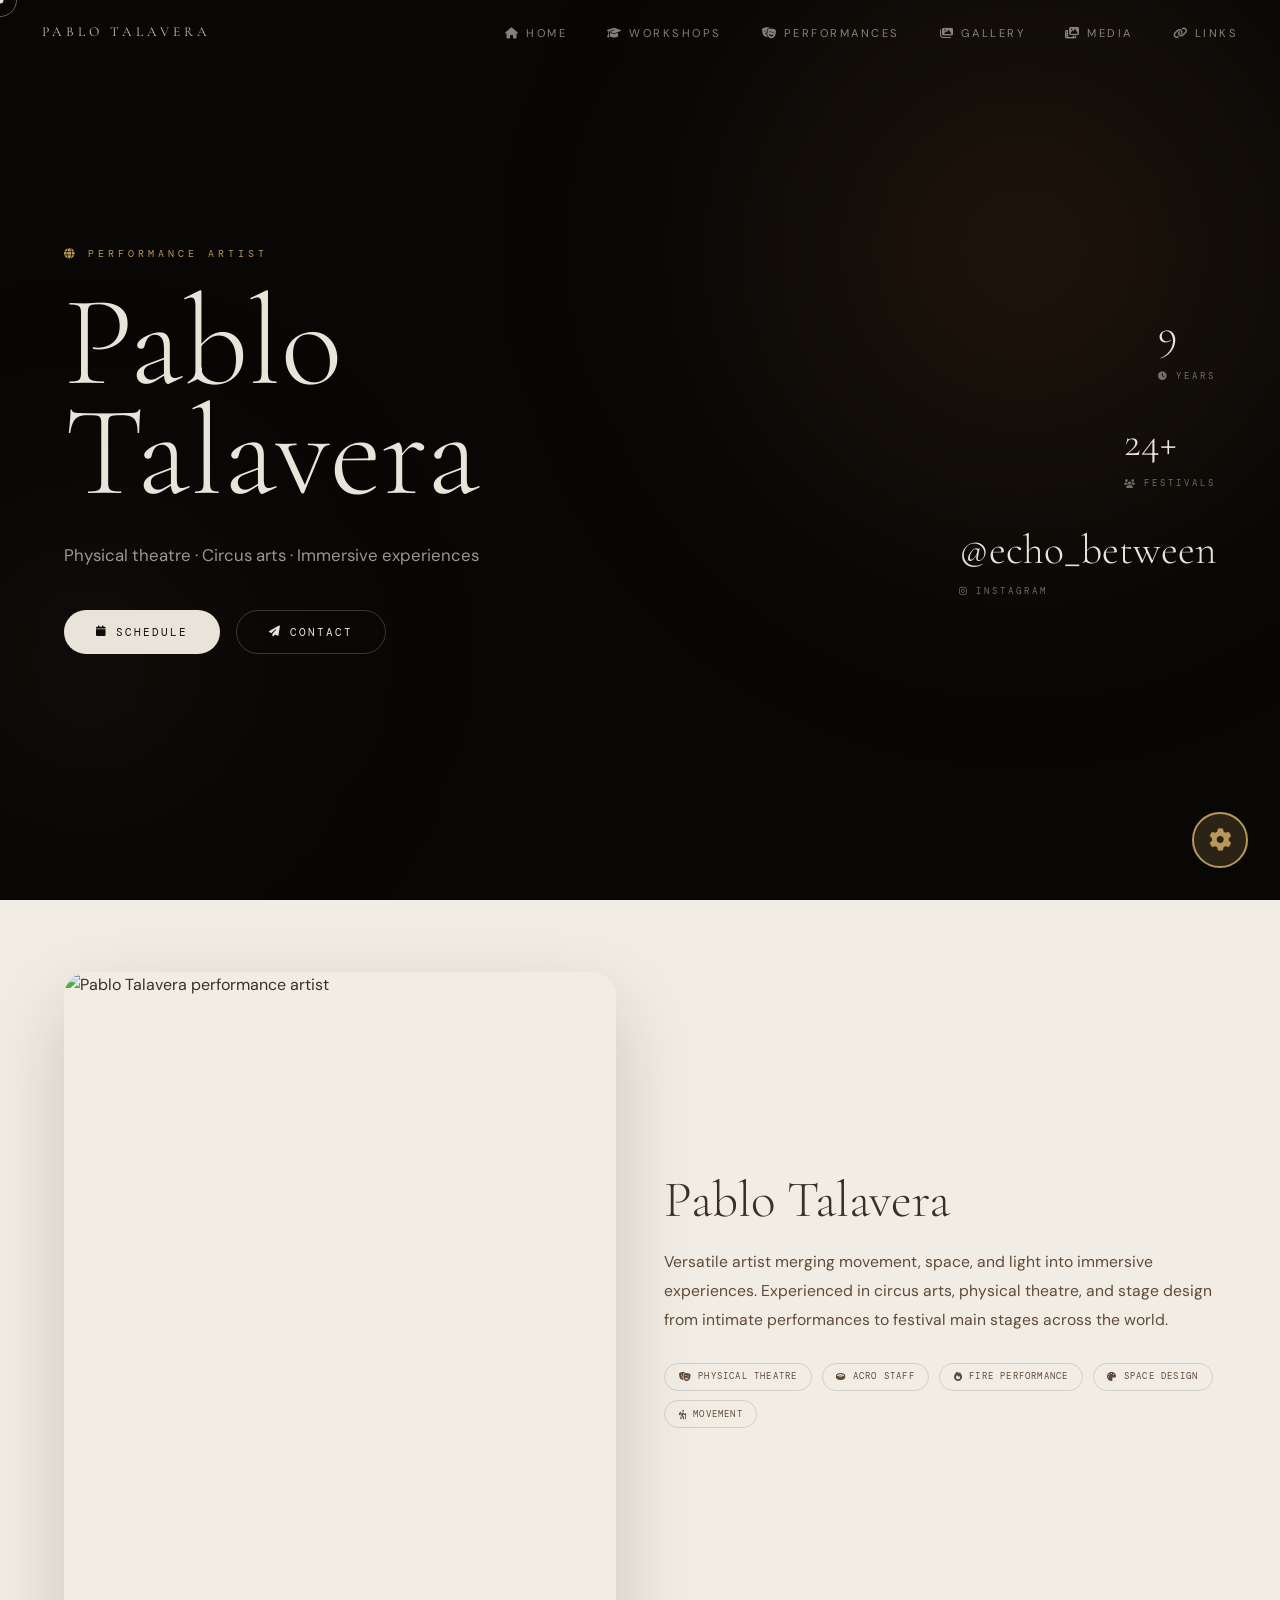
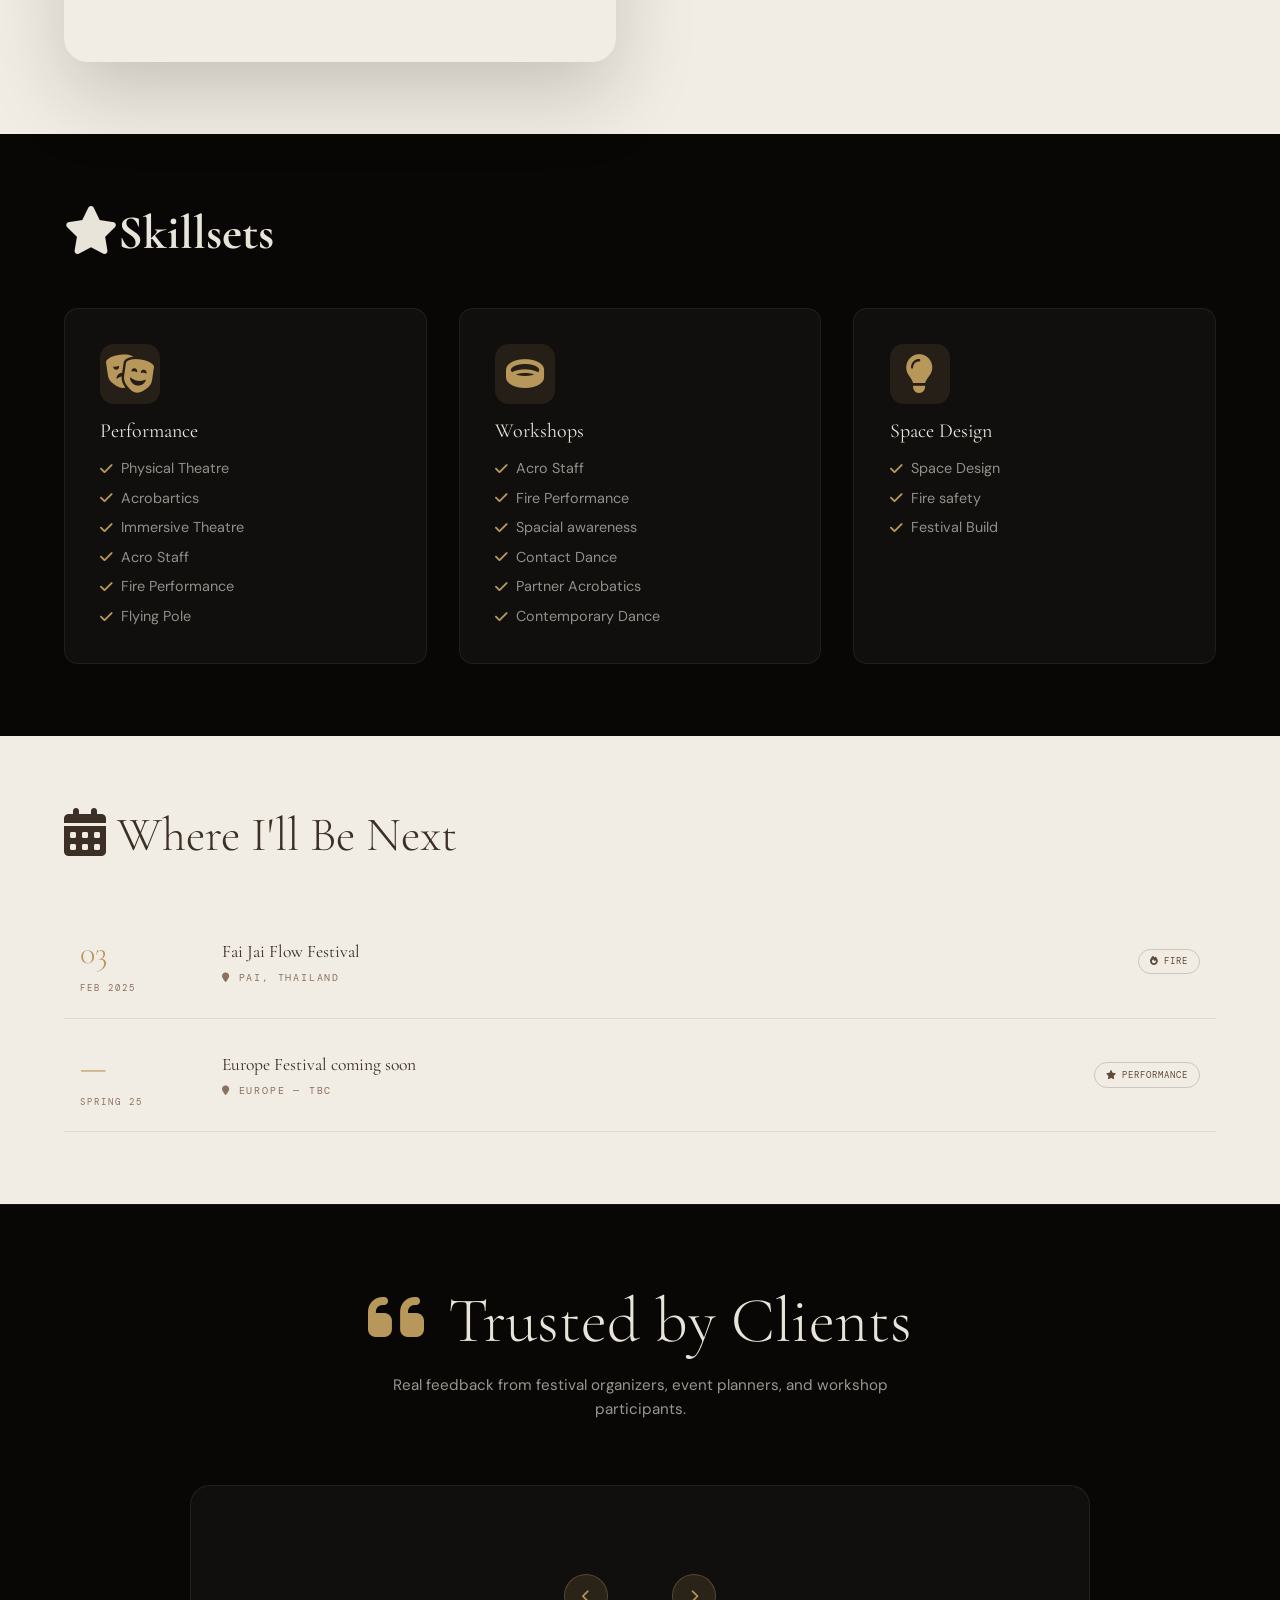
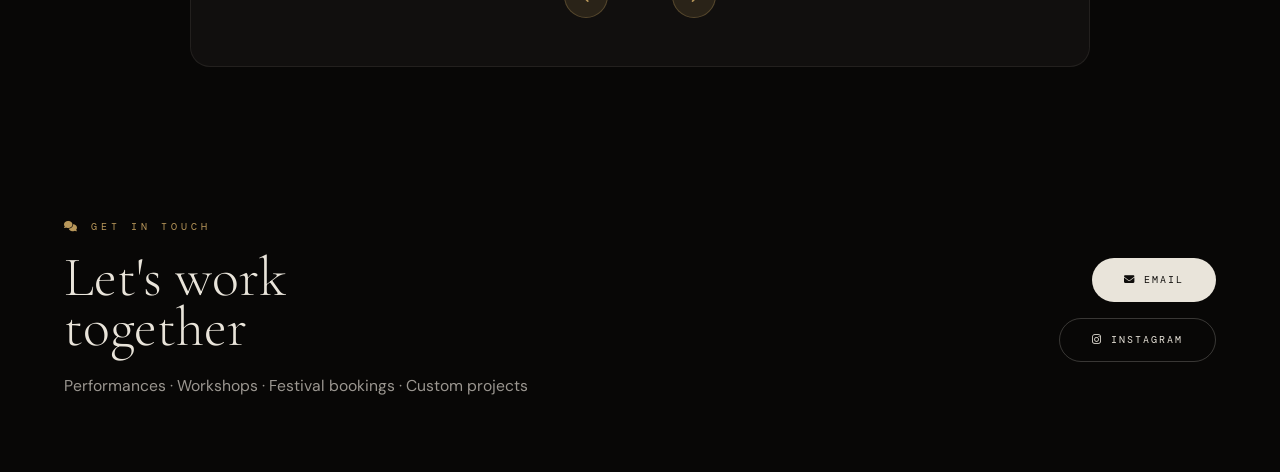
==== commit 7fd24414: "Add files via upload" ====
--- a/index.html
+++ b/index.html
@@ -1430,6 +1430,199 @@
             opacity: 1;
         }
 
+
+        /* MEDIA HUB */
+        .media-hub {
+            display: grid;
+            gap: 1.5rem;
+            margin: 1.6rem 0 2.2rem;
+        }
+        .media-block {
+            background: linear-gradient(180deg, rgba(255,255,255,.03), rgba(255,255,255,.015));
+            border: 1px solid rgba(184,151,90,.14);
+            border-radius: 22px;
+            padding: 1.2rem;
+            box-shadow: 0 18px 50px rgba(0,0,0,.18);
+        }
+        .media-block-head {
+            display: flex;
+            align-items: center;
+            justify-content: space-between;
+            gap: 1rem;
+            flex-wrap: wrap;
+            margin-bottom: 1rem;
+        }
+        .media-block-title {
+            font-family: 'Cormorant Garamond', serif;
+            font-size: clamp(1.55rem, 4vw, 2.3rem);
+            color: var(--cream);
+            margin: 0;
+        }
+        .media-block-sub {
+            color: var(--mid);
+            margin: .35rem 0 0;
+            max-width: 62ch;
+            line-height: 1.6;
+        }
+        .download-grid {
+            display: grid;
+            grid-template-columns: repeat(3, minmax(0, 1fr));
+            gap: .9rem;
+        }
+        .download-card, .reel-card, .slide-card {
+            background: rgba(0,0,0,.14);
+            border: 1px solid rgba(184,151,90,.16);
+            border-radius: 18px;
+            overflow: hidden;
+        }
+        .download-card {
+            padding: 1rem;
+            display: flex;
+            flex-direction: column;
+            gap: .8rem;
+            min-height: 120px;
+        }
+        .download-top {
+            display: flex;
+            align-items: flex-start;
+            gap: .8rem;
+        }
+        .download-ico {
+            width: 42px;
+            height: 42px;
+            border-radius: 12px;
+            display: grid;
+            place-items: center;
+            background: rgba(184,151,90,.12);
+            color: var(--gold);
+            flex: 0 0 auto;
+        }
+        .download-title {
+            font-weight: 700;
+            color: var(--cream);
+            margin: 0;
+        }
+        .download-meta {
+            color: var(--mid);
+            font-size: .92rem;
+            margin-top: .25rem;
+        }
+        .download-actions {
+            display: flex;
+            gap: .6rem;
+            flex-wrap: wrap;
+            align-items: center;
+        }
+        .download-btn {
+            display: inline-flex;
+            align-items: center;
+            gap: .45rem;
+            padding: .72rem 1rem;
+            border-radius: 999px;
+            background: var(--gold);
+            color: var(--ink);
+            font-weight: 700;
+            text-decoration: none;
+        }
+        .download-btn:hover { filter: brightness(1.05); }
+        .mini-link {
+            color: var(--cream);
+            opacity: .85;
+            font-size: .9rem;
+            text-decoration: underline;
+        }
+        .slideshow-wrap {
+            display: grid;
+            grid-template-columns: auto minmax(0, 1fr) auto;
+            gap: .8rem;
+            align-items: center;
+        }
+        .slide-frame {
+            position: relative;
+            min-height: 360px;
+            border-radius: 18px;
+            overflow: hidden;
+            background: rgba(0,0,0,.16);
+            border: 1px solid rgba(184,151,90,.16);
+        }
+        .slide-frame img {
+            width: 100%;
+            height: 100%;
+            min-height: 360px;
+            object-fit: cover;
+            display: block;
+        }
+        .slide-caption {
+            position: absolute;
+            left: 0;
+            right: 0;
+            bottom: 0;
+            padding: 1rem 1.1rem;
+            background: linear-gradient(180deg, rgba(0,0,0,0), rgba(0,0,0,.82));
+            color: var(--cream);
+            font-weight: 600;
+        }
+        .slide-empty {
+            min-height: 360px;
+            display: grid;
+            place-items: center;
+            padding: 1.5rem;
+            text-align: center;
+            color: var(--mid);
+        }
+        .slide-nav {
+            width: 46px;
+            height: 46px;
+            border-radius: 50%;
+            border: none;
+            cursor: pointer;
+            background: rgba(184,151,90,.14);
+            color: var(--cream);
+            display: grid;
+            place-items: center;
+            box-shadow: 0 10px 24px rgba(0,0,0,.18);
+        }
+        .slide-nav:hover { background: rgba(184,151,90,.22); }
+        .reel-grid {
+            display: grid;
+            grid-template-columns: repeat(2, minmax(0, 1fr));
+            gap: 1rem;
+        }
+        .reel-card {
+            padding: 0;
+        }
+        .reel-frame {
+            aspect-ratio: 9 / 16;
+            width: 100%;
+            border: 0;
+            display: block;
+            background: #000;
+        }
+        .reel-info {
+            padding: .9rem 1rem 1rem;
+            display: flex;
+            justify-content: space-between;
+            gap: .8rem;
+            align-items: flex-start;
+        }
+        .reel-name {
+            margin: 0;
+            color: var(--cream);
+            font-weight: 700;
+        }
+        .reel-source {
+            color: var(--mid);
+            font-size: .9rem;
+            margin-top: .25rem;
+        }
+        .media-empty {
+            color: var(--mid);
+            background: rgba(0,0,0,.12);
+            border: 1px dashed rgba(184,151,90,.22);
+            border-radius: 16px;
+            padding: 1rem;
+        }
+
         /* ADMIN PANEL FIX */
         .admin-panel {
             position: fixed;
@@ -1645,6 +1838,292 @@
             .mobile-nav { width: 85vw; }
         }
     </style>
+
+<style id="admin-upgrade-styles">
+  #admin-modal { display: none !important; }
+  .admin-panel { z-index: 1200; }
+  #admin-root {
+    position: fixed;
+    inset: 0;
+    z-index: 1300;
+    pointer-events: none;
+    font-family: 'Inter', sans-serif;
+  }
+  #admin-root.on { pointer-events: auto; }
+  .admin-gate, .admin-dash {
+    position: absolute;
+    inset: 0;
+    display: none;
+    background: rgba(8, 8, 10, .72);
+    backdrop-filter: blur(16px);
+  }
+  .admin-gate.open, .admin-dash.open { display: grid; place-items: center; }
+  .admin-gate-card {
+    width: min(92vw, 540px);
+    padding: 2rem;
+    border-radius: 28px;
+    background: linear-gradient(180deg, rgba(24, 20, 16, .98), rgba(12, 10, 8, .98));
+    border: 1px solid rgba(184, 151, 90, .22);
+    box-shadow: 0 30px 80px rgba(0,0,0,.5);
+    color: var(--cream);
+  }
+  .admin-gate-title {
+    font-family: 'Cormorant Garamond', serif;
+    font-size: clamp(2rem, 5vw, 3rem);
+    margin: 0 0 .3rem;
+  }
+  .admin-gate-sub {
+    color: var(--mid);
+    margin: 0 0 1.2rem;
+    line-height: 1.7;
+  }
+  .admin-row {
+    display: grid;
+    gap: .75rem;
+    margin-top: 1rem;
+  }
+  .admin-row input, .admin-row textarea, .admin-field, .admin-area {
+    width: 100%;
+    border-radius: 16px;
+    border: 1px solid rgba(184,151,90,.18);
+    background: rgba(255,255,255,.05);
+    color: var(--cream);
+    padding: .85rem 1rem;
+    outline: none;
+  }
+  .admin-row textarea, .admin-area { min-height: 110px; resize: vertical; }
+  .admin-action {
+    border: 0;
+    border-radius: 999px;
+    padding: .9rem 1.2rem;
+    background: linear-gradient(135deg, var(--gold), #d9bc82);
+    color: var(--ink);
+    font-weight: 700;
+    cursor: pointer;
+  }
+  .admin-shell {
+    width: min(96vw, 1480px);
+    height: min(94vh, 980px);
+    border-radius: 30px;
+    overflow: hidden;
+    background: linear-gradient(180deg, rgba(18, 14, 10,.98), rgba(7, 7, 8,.98));
+    border: 1px solid rgba(184,151,90,.18);
+    box-shadow: 0 30px 90px rgba(0,0,0,.55);
+    display: grid;
+    grid-template-columns: 320px 1fr;
+    color: var(--cream);
+  }
+  .admin-sidebar {
+    padding: 1.25rem;
+    border-right: 1px solid rgba(184,151,90,.12);
+    background: rgba(255,255,255,.02);
+    display: flex;
+    flex-direction: column;
+    gap: 1rem;
+  }
+  .admin-brand {
+    padding: 1rem;
+    border-radius: 22px;
+    background: rgba(255,255,255,.04);
+    border: 1px solid rgba(184,151,90,.15);
+  }
+  .admin-brand h2 {
+    margin: 0;
+    font-family: 'Cormorant Garamond', serif;
+    font-size: 2rem;
+  }
+  .admin-brand p {
+    margin: .35rem 0 0;
+    color: var(--mid);
+    line-height: 1.5;
+    font-size: .92rem;
+  }
+  .admin-tabs {
+    display: grid;
+    gap: .5rem;
+  }
+  .admin-tab {
+    width: 100%;
+    text-align: left;
+    border: 1px solid transparent;
+    background: rgba(255,255,255,.03);
+    color: var(--cream);
+    padding: .85rem 1rem;
+    border-radius: 16px;
+    cursor: pointer;
+    font-weight: 600;
+  }
+  .admin-tab.on {
+    background: rgba(184,151,90,.14);
+    border-color: rgba(184,151,90,.35);
+    color: #fff;
+  }
+  .admin-sidebar .admin-small {
+    margin-top: auto;
+    color: var(--mid);
+    font-size: .82rem;
+    line-height: 1.6;
+  }
+  .admin-main {
+    overflow: auto;
+    padding: 1.1rem;
+  }
+  .admin-topbar {
+    position: sticky;
+    top: 0;
+    z-index: 2;
+    display: flex;
+    justify-content: space-between;
+    gap: 1rem;
+    align-items: center;
+    padding: 1rem 1.2rem;
+    margin-bottom: 1rem;
+    border-radius: 22px;
+    background: rgba(255,255,255,.04);
+    border: 1px solid rgba(184,151,90,.14);
+    backdrop-filter: blur(12px);
+  }
+  .admin-topbar strong { font-size: 1.05rem; }
+  .admin-top-actions { display: flex; gap: .55rem; flex-wrap: wrap; }
+  .admin-pill-btn {
+    border: 1px solid rgba(184,151,90,.18);
+    background: rgba(255,255,255,.04);
+    color: var(--cream);
+    border-radius: 999px;
+    padding: .72rem .95rem;
+    cursor: pointer;
+    font-weight: 600;
+  }
+  .admin-grid {
+    display: grid;
+    gap: 1rem;
+    grid-template-columns: repeat(12, 1fr);
+  }
+  .admin-card {
+    grid-column: span 12;
+    border-radius: 24px;
+    background: rgba(255,255,255,.035);
+    border: 1px solid rgba(184,151,90,.12);
+    padding: 1rem;
+  }
+  .admin-card.half { grid-column: span 6; }
+  .admin-card.third { grid-column: span 4; }
+  .admin-card h3 {
+    margin: 0 0 .75rem;
+    font-size: 1.05rem;
+  }
+  .admin-note {
+    color: var(--mid);
+    line-height: 1.65;
+    font-size: .92rem;
+  }
+  .admin-form-grid {
+    display: grid;
+    grid-template-columns: repeat(2, minmax(0,1fr));
+    gap: .7rem;
+  }
+  .admin-form-grid.three { grid-template-columns: repeat(3, minmax(0,1fr)); }
+  .admin-form-grid.one { grid-template-columns: 1fr; }
+  .admin-field {
+    font: inherit;
+  }
+  .admin-field::placeholder { color: rgba(255,255,255,.45); }
+  .admin-savebar {
+    margin-top: .8rem;
+    display: flex;
+    gap: .6rem;
+    flex-wrap: wrap;
+  }
+  .admin-savebar .admin-action.secondary {
+    background: rgba(255,255,255,.06);
+    color: var(--cream);
+    border: 1px solid rgba(184,151,90,.18);
+  }
+  .admin-list {
+    display: grid;
+    gap: .7rem;
+    margin-top: .9rem;
+  }
+  .admin-list-item {
+    display: grid;
+    grid-template-columns: 84px 1fr auto;
+    gap: .8rem;
+    align-items: center;
+    padding: .75rem;
+    border-radius: 18px;
+    background: rgba(255,255,255,.04);
+    border: 1px solid rgba(184,151,90,.11);
+  }
+  .admin-list-item.compact { grid-template-columns: 1fr auto; }
+  .admin-list-item video, .admin-list-item iframe, .admin-list-item img {
+    width: 84px;
+    height: 62px;
+    object-fit: cover;
+    border-radius: 12px;
+    border: 1px solid rgba(255,255,255,.08);
+    background: #000;
+  }
+  .admin-item-title { font-weight: 700; margin: 0 0 .2rem; }
+  .admin-item-sub { margin: 0; color: var(--mid); font-size: .85rem; line-height: 1.45; }
+  .admin-item-actions {
+    display: flex;
+    gap: .35rem;
+    flex-wrap: wrap;
+    justify-content: flex-end;
+  }
+  .admin-mini {
+    border: 1px solid rgba(184,151,90,.18);
+    background: rgba(255,255,255,.04);
+    color: var(--cream);
+    border-radius: 999px;
+    padding: .55rem .75rem;
+    cursor: pointer;
+    font-size: .82rem;
+  }
+  .admin-mini.warn { border-color: rgba(255,120,120,.2); color: #ffd0d0; }
+  .admin-mini.ok { border-color: rgba(184,151,90,.28); }
+  .admin-section-title {
+    display: flex;
+    justify-content: space-between;
+    gap: .75rem;
+    align-items: center;
+    margin-bottom: .7rem;
+  }
+  .admin-section-title .counts {
+    color: var(--mid);
+    font-size: .86rem;
+  }
+  .admin-preview {
+    padding: .9rem;
+    border-radius: 18px;
+    background: rgba(0,0,0,.18);
+    border: 1px solid rgba(184,151,90,.08);
+  }
+  .admin-preview h4 { margin: 0 0 .3rem; font-size: .95rem; }
+  .admin-preview p { margin: 0; color: var(--mid); font-size: .86rem; line-height: 1.55; }
+  .admin-filter {
+    display: flex;
+    gap: .5rem;
+    flex-wrap: wrap;
+    margin-top: .7rem;
+  }
+  .admin-filter .admin-pill-btn.on {
+    background: rgba(184,151,90,.16);
+    border-color: rgba(184,151,90,.33);
+  }
+  @media (max-width: 1100px) {
+    .admin-shell { grid-template-columns: 1fr; height: min(96vh, 980px); }
+    .admin-sidebar { border-right: 0; border-bottom: 1px solid rgba(184,151,90,.12); }
+    .admin-card.half, .admin-card.third { grid-column: span 12; }
+  }
+  @media (max-width: 760px) {
+    .admin-form-grid, .admin-form-grid.three { grid-template-columns: 1fr; }
+    .admin-list-item { grid-template-columns: 1fr; }
+    .admin-item-actions { justify-content: flex-start; }
+    .admin-topbar { flex-direction: column; align-items: flex-start; }
+  }
+</style>
+
 </head>
 <body>
     <div id="cur"></div><div id="cur-r"></div>
@@ -1657,6 +2136,7 @@
             <li><a href="#" onclick="gp('workshops');return false;"><i class="fas fa-graduation-cap" aria-hidden="true"></i> Workshops</a></li>
             <li><a href="#" onclick="gp('performance');return false;"><i class="fas fa-theater-masks" aria-hidden="true"></i> Performances</a></li>
             <li><a href="#" onclick="gp('gallery');return false;"><i class="fas fa-images" aria-hidden="true"></i> Gallery</a></li>
+            <li><a href="#" onclick="gp('gallery');return false;"><i class="fas fa-photo-film" aria-hidden="true"></i> Media</a></li>
             <li><a href="#" onclick="gp('linktree');return false;"><i class="fas fa-link" aria-hidden="true"></i> Links</a></li>
         </ul>
     </nav>
@@ -1667,6 +2147,7 @@
         <a href="#" onclick="gp('workshops');return false;"><i class="fas fa-graduation-cap" aria-hidden="true"></i> Workshops</a>
         <a href="#" onclick="gp('performance');return false;"><i class="fas fa-theater-masks" aria-hidden="true"></i> Performances</a>
         <a href="#" onclick="gp('gallery');return false;"><i class="fas fa-images" aria-hidden="true"></i> Gallery</a>
+        <a href="#" onclick="gp('gallery');return false;"><i class="fas fa-photo-film" aria-hidden="true"></i> Media</a>
         <a href="#" onclick="gp('linktree');return false;"><i class="fas fa-link" aria-hidden="true"></i> Links</a>
     </div>
 
@@ -1678,12 +2159,12 @@
                 <div class="orb orb2" aria-hidden="true"></div>
                 <div class="hero-layout">
                     <div class="hero-left">
-                        <div class="hero-eyebrow"><i class="fas fa-globe" aria-hidden="true"></i> Performance Artist </div>
+                        <div class="hero-eyebrow" id="hero-eyebrow"><i class="fas fa-globe" aria-hidden="true"></i> Performance Artist </div>
                         <h1 class="hero-name">
-                            <span>Pablo</span>
-                            <span>Talavera</span>
+                            <span id="hero-name-1">Pablo</span>
+                            <span id="hero-name-2">Talavera</span>
                         </h1>
-                        <p class="hero-desc">Physical theatre · Circus arts · Immersive experiences</p>
+                        <p class="hero-desc" id="hero-desc">Physical theatre · Circus arts · Immersive experiences</p>
                         <div class="hero-btns">
                             <button class="btn-pri" onclick="document.querySelector('.sched-sec').scrollIntoView({behavior:'smooth'})"><i class="fas fa-calendar" aria-hidden="true"></i> Schedule</button>
                             <button class="btn-gh" onclick="document.querySelector('.contact-cta').scrollIntoView({behavior:'smooth'})"><i class="fas fa-paper-plane" aria-hidden="true"></i> Contact</button>
@@ -1701,8 +2182,8 @@
                 <div class="about-inner">
                     <div class="rv"><div class="about-img-wrap"><img src="https://res.cloudinary.com/dol2caucl/image/upload/v1775277977/20260212-fof-003_aer5iw.jpg" alt="Pablo Talavera performance artist" id="about-img" loading="lazy"/></div></div>
                     <div class="rv d1">
-                        <h2 class="about-heading">Pablo Talavera</h2>
-                        <p class="about-body">Versatile artist merging movement, space, and light into immersive experiences. Experienced in circus arts, physical theatre, and stage design from intimate performances to festival main stages across the world.</p>
+                        <h2 class="about-heading" id="about-heading">Pablo Talavera</h2>
+                        <p class="about-body" id="about-body">Versatile artist merging movement, space, and light into immersive experiences. Experienced in circus arts, physical theatre, and stage design from intimate performances to festival main stages across the world.</p>
                         <div class="about-pills">
                             <span class="about-pill"><i class="fas fa-theater-masks" aria-hidden="true"></i> Physical Theatre</span>
                             <span class="about-pill"><i class="fas fa-ring" aria-hidden="true"></i> Acro Staff</span>
@@ -1803,8 +2284,8 @@
                         <p class="cta-sub">Performances · Workshops · Festival bookings · Custom projects</p>
                     </div>
                     <div class="cta-right rv d2">
-                        <a href="mailto:pablotalavera089@gmail.com"><button class="cta-btn"><i class="fas fa-envelope" aria-hidden="true"></i> Email</button></a>
-                        <a href="https://instagram.com/echo_between" target="_blank" rel="noopener noreferrer"><button class="cta-btn-gh"><i class="fab fa-instagram" aria-hidden="true"></i> Instagram</button></a>
+                        <a href="mailto:pablotalavera089@gmail.com" id="contact-email-link"><button class="cta-btn" id="contact-email-btn"><i class="fas fa-envelope" aria-hidden="true"></i> Email</button></a>
+                        <a href="https://instagram.com/echo_between" target="_blank" rel="noopener noreferrer" id="contact-instagram-link"><button class="cta-btn-gh" id="contact-instagram-btn"><i class="fab fa-instagram" aria-hidden="true"></i> Instagram</button></a>
                     </div>
                 </div>
             </section>
@@ -1847,6 +2328,41 @@
             <section class="gallery-sec">
                 <div class="gallery-inner">
                     <h2 class="gallery-title"><i class="fas fa-images" aria-hidden="true"></i> Gallery</h2>
+                    <div class="media-hub">
+                        <section class="media-block rv">
+                            <div class="media-block-head">
+                                <div>
+                                    <h3 class="media-block-title"><i class="fas fa-download" aria-hidden="true"></i> Media & Press Downloads</h3>
+                                    <p class="media-block-sub">Add your Google Drive links in the admin panel to offer a press kit, profile PDF, tech rider, or zipped media folder.</p>
+                                </div>
+                            </div>
+                            <div class="download-grid" id="download-grid"></div>
+                        </section>
+
+                        <section class="media-block rv d1">
+                            <div class="media-block-head">
+                                <div>
+                                    <h3 class="media-block-title"><i class="fas fa-images" aria-hidden="true"></i> Photo Slideshow</h3>
+                                    <p class="media-block-sub">Your gallery images rotate here as a clean slideshow. Add more images and this section updates automatically.</p>
+                                </div>
+                            </div>
+                            <div class="slideshow-wrap">
+                                <button class="slide-nav" type="button" onclick="prevSlide()" aria-label="Previous slide"><i class="fas fa-chevron-left" aria-hidden="true"></i></button>
+                                <div class="slide-frame" id="slide-frame"></div>
+                                <button class="slide-nav" type="button" onclick="nextSlide()" aria-label="Next slide"><i class="fas fa-chevron-right" aria-hidden="true"></i></button>
+                            </div>
+                        </section>
+
+                        <section class="media-block rv d2">
+                            <div class="media-block-head">
+                                <div>
+                                    <h3 class="media-block-title"><i class="fas fa-video" aria-hidden="true"></i> Showreels</h3>
+                                    <p class="media-block-sub">Paste reel embed links from YouTube, Vimeo, or Instagram in the admin panel to display them here.</p>
+                                </div>
+                            </div>
+                            <div class="reel-grid" id="reel-grid"></div>
+                        </section>
+                    </div>
                     <div class="gallery-grid" id="gallery-grid" role="list"></div>
                 </div>
             </section>
@@ -1896,6 +2412,23 @@
             </div>
 
             <div class="admin-section">
+                <label class="admin-label"><i class="fas fa-file-download" aria-hidden="true"></i> Press Kit / Download Links</label>
+                <input class="admin-input" id="dl-title" placeholder="File name (Press Kit PDF)" aria-label="Download title"/>
+                <input class="admin-input" id="dl-url" placeholder="Google Drive link" aria-label="Download URL"/>
+                <input class="admin-input" id="dl-label" placeholder="Button label (Download PDF)" aria-label="Download button label"/>
+                <button class="admin-btn-add" onclick="addDownload()"><i class="fas fa-plus" aria-hidden="true"></i> Add Download</button>
+                <div id="admin-download-list" style="margin-top:.8rem;font-size:.8rem;"></div>
+            </div>
+
+            <div class="admin-section">
+                <label class="admin-label"><i class="fas fa-play-circle" aria-hidden="true"></i> Showreels</label>
+                <input class="admin-input" id="reel-title" placeholder="Reel title" aria-label="Reel title"/>
+                <input class="admin-input" id="reel-url" placeholder="YouTube / Vimeo / Instagram embed link" aria-label="Reel URL"/>
+                <button class="admin-btn-add" onclick="addReel()"><i class="fas fa-plus" aria-hidden="true"></i> Add Reel</button>
+                <div id="admin-reel-list" style="margin-top:.8rem;font-size:.8rem;"></div>
+            </div>
+
+            <div class="admin-section">
                 <label class="admin-label"><i class="fas fa-image" aria-hidden="true"></i> Gallery Image (Local)</label>
                 <input class="admin-input" id="img-url" placeholder="Image URL (https://...)" aria-label="Image URL"/>
                 <input class="admin-input" id="img-label" placeholder="Image Label" aria-label="Image label"/>
@@ -2006,28 +2539,349 @@
 function renderPS() { document.getElementById('perf-cards').innerHTML = PS.map(s => `<div class="pc rv" role="listitem"><div class="pc-ico" aria-hidden="true"><i class="${s.ico}"></i></div><div class="pc-ttl">${s.title}</div><div class="pc-type">${s.type}</div><div class="pc-bd"><p>${s.desc}</p><div class="pc-specs">${s.specs.map(r => `<div class="pc-row"><div class="pc-key">${r[0]}</div><div class="pc-val">${r[1]}</div></div>`).join('')}</div></div></div>`).join(''); }
 renderPS();
 
-// GALLERY
-let gallery = JSON.parse(localStorage.getItem('portfolio_gallery')) || [
+// PERSISTENT DATA
+const STORAGE_KEYS = {
+    gallery: 'portfolio_gallery',
+    schedule: 'portfolio_schedule',
+    downloads: 'portfolio_downloads',
+    reels: 'portfolio_reels'
+};
+
+const DEFAULT_GALLERY = [
     { url: 'https://res.cloudinary.com/dol2caucl/image/upload/v1775277974/20260212-fof-008_pwnhod.jpg', label: 'Gallery Image 1' },
-    { url: 'https://res.cloudinary.com/dol2caucl/image/upload/v1775277891/20260210-fof-030-2_agzdiu.jpg', label: 'Gallery Image 2' },
+    { url: 'https://res.cloudinary.com/dol2caucl/image/upload/v1775277891/20260210-fof-030-2_agzdiu.jpg', label: 'Gallery Image 2' }
 ];
 
-function renderGallery() { document.getElementById('gallery-grid').innerHTML = gallery.map((img, i) => `<div class="gallery-item" onclick="updateAboutImage('${img.url}')" role="listitem" tabindex="0"><img src="${img.url}" alt="${img.label}" loading="lazy"/><div class="gallery-label">${img.label}</div><button class="gallery-del" onclick="event.stopPropagation();delGalleryImage(${i})" aria-label="Delete image"><i class="fas fa-trash" aria-hidden="true"></i></button></div>`).join(''); }
-
-function addCloudinaryImage() { const url = document.getElementById('cloudinary-url').value.trim(); if (!url) return alert('Enter a Cloudinary URL'); if (!url.includes('cloudinary')) return alert('Please enter a valid Cloudinary URL'); const label = prompt('Image Label:', 'Performance Photo'); if (!label) return; gallery.unshift({ url, label }); localStorage.setItem('portfolio_gallery', JSON.stringify(gallery)); renderGallery(); updateAdminGalleryList(); document.getElementById('cloudinary-url').value = ''; document.getElementById('cloudinary-status').innerHTML = '<span style="color:var(--gold);">✓ Image added successfully!</span>'; setTimeout(() => document.getElementById('cloudinary-status').innerHTML = '', 3000); }
-
-function triggerCloudinary() { alert('Install Cloudinary Upload Widget from admin config. See setup guide below.'); }
-
-function addGalleryImage() { const url = document.getElementById('img-url').value.trim(), label = document.getElementById('img-label').value.trim() || 'Photo'; if (!url) return alert('Enter image URL'); gallery.push({ url, label }); localStorage.setItem('portfolio_gallery', JSON.stringify(gallery)); renderGallery(); updateAdminGalleryList(); document.getElementById('img-url').value = ''; document.getElementById('img-label').value = ''; }
-
-function delGalleryImage(i) { gallery.splice(i, 1); localStorage.setItem('portfolio_gallery', JSON.stringify(gallery)); renderGallery(); updateAdminGalleryList(); }
-
-function updateAboutImage(url) { document.getElementById('about-img').src = url; }
-
-function updateAdminGalleryList() { document.getElementById('admin-gallery-list').innerHTML = '<strong>Current Images (' + gallery.length + '):</strong><div style="margin-top:.6rem;">' + gallery.map((img, i) => `<div style="padding:.5rem;background:rgba(0,0,0,.08);border-radius:6px;margin-bottom:.4rem;display:flex;justify-content:space-between;align-items:center;"><span>${img.label}</span><button onclick="delGalleryImage(${i})" style="background:none;border:none;color:#8c7060;cursor:pointer;font-size:.8rem;"><i class="fas fa-trash-alt"></i></button></div>`).join('') + '</div>'; }
-
+const DEFAULT_SCHEDULE = [
+    { day: '03', month: 'Feb 2025', event: 'Fai Jai Flow Festival', location: 'Pai, Thailand', badgeIcon: 'fas fa-fire', badgeText: 'Fire', past: true },
+    { day: '—', month: 'Spring 25', event: 'Europe Festival coming soon', location: 'Europe — TBC', badgeIcon: 'fas fa-star', badgeText: 'Performance', past: false }
+];
+
+const DEFAULT_DOWNLOADS = [];
+const DEFAULT_REELS = [];
+
+function readStoredArray(key, fallback) {
+    try {
+        const raw = localStorage.getItem(key);
+        if (!raw) return fallback.slice();
+        const parsed = JSON.parse(raw);
+        return Array.isArray(parsed) ? parsed : fallback.slice();
+    } catch (err) {
+        return fallback.slice();
+    }
+}
+
+function writeStoredArray(key, value) {
+    try {
+        localStorage.setItem(key, JSON.stringify(value));
+    } catch (err) {
+        console.warn('Could not save data to localStorage', err);
+    }
+}
+
+let gallery = readStoredArray(STORAGE_KEYS.gallery, DEFAULT_GALLERY);
+let schedule = readStoredArray(STORAGE_KEYS.schedule, DEFAULT_SCHEDULE);
+let downloads = readStoredArray(STORAGE_KEYS.downloads, DEFAULT_DOWNLOADS);
+let reels = readStoredArray(STORAGE_KEYS.reels, DEFAULT_REELS);
+let slideIndex = 0;
+let slideTimer = null;
+
+
+function normalizeDriveDownloadUrl(url) {
+    if (!url) return '';
+    const driveMatch = url.match(/drive\.google\.com\/(?:file\/d\/|open\?id=|uc\?id=)([a-zA-Z0-9_-]+)/);
+    if (driveMatch) {
+        return `https://drive.google.com/uc?export=download&id=${driveMatch[1]}`;
+    }
+    return url;
+}
+
+function normalizeReelUrl(url) {
+    if (!url) return '';
+    const ytWatch = url.match(/[?&]v=([a-zA-Z0-9_-]{6,})/);
+    const ytShort = url.match(/youtu\.be\/([a-zA-Z0-9_-]{6,})/);
+    const ytEmbed = url.match(/youtube\.com\/embed\/([a-zA-Z0-9_-]{6,})/);
+    if (ytEmbed) return url;
+    if (ytWatch) return `https://www.youtube.com/embed/${ytWatch[1]}`;
+    if (ytShort) return `https://www.youtube.com/embed/${ytShort[1]}`;
+    if (/instagram\.com\/(?:reel|p|tv)\//.test(url) && !/\/embed\/?$/.test(url)) return url.replace(/\/?$/, '') + 'embed';
+    const vimeo = url.match(/vimeo\.com\/(\d+)/);
+    if (vimeo) return `https://player.vimeo.com/video/${vimeo[1]}`;
+    return url;
+}
+
+function restartSlideTimer() {
+    if (slideTimer) clearInterval(slideTimer);
+    if (gallery.length > 1) {
+        slideTimer = setInterval(() => {
+            slideIndex = (slideIndex + 1) % gallery.length;
+            renderSlideshow();
+        }, 5000);
+    }
+}
+
+function renderSlideshow() {
+    const frame = document.getElementById('slide-frame');
+    if (!frame) return;
+    if (!gallery.length) {
+        frame.innerHTML = '<div class="slide-empty">Add images in the admin panel to build your slideshow.</div>';
+        restartSlideTimer();
+        return;
+    }
+    slideIndex = ((slideIndex % gallery.length) + gallery.length) % gallery.length;
+    const img = gallery[slideIndex];
+    frame.innerHTML = `
+        <img src="${img.url}" alt="${img.label}" loading="lazy"/>
+        <div class="slide-caption">${img.label}</div>
+    `;
+    restartSlideTimer();
+}
+
+function nextSlide() {
+    if (!gallery.length) return;
+    slideIndex = (slideIndex + 1) % gallery.length;
+    renderSlideshow();
+}
+
+function prevSlide() {
+    if (!gallery.length) return;
+    slideIndex = (slideIndex - 1 + gallery.length) % gallery.length;
+    renderSlideshow();
+}
+
+function renderDownloads() {
+    const grid = document.getElementById('download-grid');
+    if (!grid) return;
+    if (!downloads.length) {
+        grid.innerHTML = '<div class="media-empty">No downloads added yet. Open the admin panel and add your Google Drive press kit, tech rider, or media folder.</div>';
+        return;
+    }
+    grid.innerHTML = downloads.map((item, i) => `
+        <article class="download-card">
+            <div class="download-top">
+                <div class="download-ico" aria-hidden="true"><i class="${item.icon || 'fas fa-file-pdf'}"></i></div>
+                <div>
+                    <h4 class="download-title">${item.title || 'Download'}</h4>
+                    <div class="download-meta">${item.label || 'Google Drive file'}</div>
+                </div>
+            </div>
+            <div class="download-actions">
+                <a class="download-btn" href="${normalizeDriveDownloadUrl(item.url)}" target="_blank" rel="noopener noreferrer"><i class="fas fa-download" aria-hidden="true"></i> ${item.label || 'Download'}</a>
+                <button class="mini-link" type="button" onclick="delDownload(${i})" style="background:none;border:none;cursor:pointer;"><i class="fas fa-trash" aria-hidden="true"></i> Remove</button>
+            </div>
+        </article>
+    `).join('');
+}
+
+function renderReels() {
+    const grid = document.getElementById('reel-grid');
+    if (!grid) return;
+    if (!reels.length) {
+        grid.innerHTML = '<div class="media-empty">No showreels yet. Add an embed link from YouTube, Vimeo, or Instagram in the admin panel.</div>';
+        return;
+    }
+    grid.innerHTML = reels.map((item, i) => `
+        <article class="reel-card">
+            <iframe class="reel-frame" src="${normalizeReelUrl(item.url)}" title="${item.title || 'Showreel'}" loading="lazy" allow="accelerometer; autoplay; clipboard-write; encrypted-media; gyroscope; picture-in-picture; web-share" allowfullscreen></iframe>
+            <div class="reel-info">
+                <div>
+                    <h4 class="reel-name">${item.title || 'Showreel'}</h4>
+                    <div class="reel-source">${item.label || 'Embedded video'}</div>
+                </div>
+                <button class="mini-link" type="button" onclick="delReel(${i})" style="background:none;border:none;cursor:pointer;"><i class="fas fa-trash" aria-hidden="true"></i></button>
+            </div>
+        </article>
+    `).join('');
+}
+
+function updateAdminDownloadList() {
+    const list = document.getElementById('admin-download-list');
+    if (!list) return;
+    list.innerHTML = downloads.length
+        ? '<strong>Current downloads:</strong><div style="margin-top:.6rem;">' + downloads.map((item, i) => `
+            <div style="padding:.5rem;background:rgba(0,0,0,.08);border-radius:6px;margin-bottom:.4rem;display:flex;justify-content:space-between;align-items:center;gap:.6rem;">
+                <span>${item.title || 'Download'} — ${item.label || 'Drive link'}</span>
+                <button onclick="delDownload(${i})" style="background:none;border:none;color:#8c7060;cursor:pointer;font-size:.8rem;"><i class="fas fa-trash-alt"></i></button>
+            </div>`).join('') + '</div>'
+        : '<span style="color:var(--mid);">No downloads added yet.</span>';
+}
+
+function updateAdminReelList() {
+    const list = document.getElementById('admin-reel-list');
+    if (!list) return;
+    list.innerHTML = reels.length
+        ? '<strong>Current reels:</strong><div style="margin-top:.6rem;">' + reels.map((item, i) => `
+            <div style="padding:.5rem;background:rgba(0,0,0,.08);border-radius:6px;margin-bottom:.4rem;display:flex;justify-content:space-between;align-items:center;gap:.6rem;">
+                <span>${item.title || 'Reel'} — ${item.url || ''}</span>
+                <button onclick="delReel(${i})" style="background:none;border:none;color:#8c7060;cursor:pointer;font-size:.8rem;"><i class="fas fa-trash-alt"></i></button>
+            </div>`).join('') + '</div>'
+        : '<span style="color:var(--mid);">No reels added yet.</span>';
+}
+
+function renderSchedule() {
+    const list = document.getElementById('sched-list');
+    if (!list) return;
+
+    list.innerHTML = schedule.map(item => `
+        <div class="sched-row ${item.past ? 'past' : 'upcoming'}">
+            <div>
+                <div class="sched-day">${item.day}</div>
+                <div class="sched-month">${item.month}</div>
+            </div>
+            <div>
+                <div class="sched-event">${item.event}</div>
+                <div class="sched-loc"><i class="fas fa-map-marker" aria-hidden="true"></i> ${item.location}</div>
+            </div>
+            <span class="sched-badge"><i class="${item.badgeIcon || 'fas fa-star'}" aria-hidden="true"></i> ${item.badgeText || 'Event'}</span>
+        </div>`).join('');
+}
+
+function renderGallery() {
+    const grid = document.getElementById('gallery-grid');
+    if (!grid) return;
+    grid.innerHTML = gallery.map((img, i) => `
+        <div class="gallery-item" onclick="updateAboutImage('${img.url}')" role="listitem" tabindex="0">
+            <img src="${img.url}" alt="${img.label}" loading="lazy"/>
+            <div class="gallery-label">${img.label}</div>
+            <button class="gallery-del" onclick="event.stopPropagation();delGalleryImage(${i})" aria-label="Delete image"><i class="fas fa-trash" aria-hidden="true"></i></button>
+        </div>`).join('');
+    renderSlideshow();
+}
+
+function addCloudinaryImage() {
+    const urlInput = document.getElementById('cloudinary-url');
+    const url = urlInput?.value.trim();
+    if (!url) return alert('Enter a Cloudinary URL');
+    if (!url.includes('cloudinary')) return alert('Please enter a valid Cloudinary URL');
+    const label = prompt('Image Label:', 'Performance Photo');
+    if (!label) return;
+
+    gallery.unshift({ url, label });
+    writeStoredArray(STORAGE_KEYS.gallery, gallery);
+    renderGallery();
+    updateAdminGalleryList();
+
+    if (urlInput) urlInput.value = '';
+    const status = document.getElementById('cloudinary-status');
+    if (status) {
+        status.innerHTML = '<span style="color:var(--gold);">✓ Image added successfully!</span>';
+        setTimeout(() => { status.innerHTML = ''; }, 3000);
+    }
+}
+
+function triggerCloudinary() {
+    const input = document.getElementById('cloudinary-url');
+    if (input) input.focus();
+    alert('Paste a Cloudinary image URL below, then click Add Image.');
+}
+
+function addGalleryImage() {
+    const urlInput = document.getElementById('img-url');
+    const labelInput = document.getElementById('img-label');
+    const url = urlInput?.value.trim();
+    const label = labelInput?.value.trim() || 'Photo';
+    if (!url) return alert('Enter image URL');
+
+    gallery.push({ url, label });
+    writeStoredArray(STORAGE_KEYS.gallery, gallery);
+    renderGallery();
+    updateAdminGalleryList();
+
+    if (urlInput) urlInput.value = '';
+    if (labelInput) labelInput.value = '';
+}
+
+function delGalleryImage(i) {
+    gallery.splice(i, 1);
+    writeStoredArray(STORAGE_KEYS.gallery, gallery);
+    renderGallery();
+    updateAdminGalleryList();
+}
+
+function addDownload() {
+    if (!password()) return;
+    const title = document.getElementById('dl-title')?.value.trim();
+    const url = document.getElementById('dl-url')?.value.trim();
+    const label = document.getElementById('dl-label')?.value.trim() || 'Download';
+    if (!title || !url) return alert('Fill download title and Google Drive link');
+
+    downloads.unshift({
+        title,
+        url,
+        label,
+        icon: 'fas fa-file-pdf'
+    });
+
+    writeStoredArray(STORAGE_KEYS.downloads, downloads);
+    renderDownloads();
+    updateAdminDownloadList();
+
+    ['dl-title', 'dl-url', 'dl-label'].forEach(id => {
+        const el = document.getElementById(id);
+        if (el) el.value = '';
+    });
+}
+
+function delDownload(i) {
+    downloads.splice(i, 1);
+    writeStoredArray(STORAGE_KEYS.downloads, downloads);
+    renderDownloads();
+    updateAdminDownloadList();
+}
+
+function addReel() {
+    if (!password()) return;
+    const title = document.getElementById('reel-title')?.value.trim();
+    const url = document.getElementById('reel-url')?.value.trim();
+    if (!title || !url) return alert('Fill reel title and link');
+
+    reels.unshift({
+        title,
+        url,
+        label: 'Showreel'
+    });
+
+    writeStoredArray(STORAGE_KEYS.reels, reels);
+    renderReels();
+    updateAdminReelList();
+
+    ['reel-title', 'reel-url'].forEach(id => {
+        const el = document.getElementById(id);
+        if (el) el.value = '';
+    });
+}
+
+function delReel(i) {
+    reels.splice(i, 1);
+    writeStoredArray(STORAGE_KEYS.reels, reels);
+    renderReels();
+    updateAdminReelList();
+}
+
+function updateAboutImage(url) {
+    const aboutImg = document.getElementById('about-img');
+    if (aboutImg) aboutImg.src = url;
+}
+
+function updateAdminGalleryList() {
+    const list = document.getElementById('admin-gallery-list');
+    if (!list) return;
+
+    list.innerHTML = '<strong>Current Images (' + gallery.length + '):</strong><div style="margin-top:.6rem;">' +
+        gallery.map((img, i) => `
+            <div style="padding:.5rem;background:rgba(0,0,0,.08);border-radius:6px;margin-bottom:.4rem;display:flex;justify-content:space-between;align-items:center;">
+                <span>${img.label}</span>
+                <button onclick="delGalleryImage(${i})" style="background:none;border:none;color:#8c7060;cursor:pointer;font-size:.8rem;"><i class="fas fa-trash-alt"></i></button>
+            </div>`).join('') + '</div>';
+}
+
+renderSchedule();
 renderGallery();
+renderDownloads();
+renderReels();
 updateAdminGalleryList();
+updateAdminDownloadList();
+updateAdminReelList();
 
 // LINKTREE
 const links = [
@@ -2048,11 +2902,978 @@
 function closeAdmin() { document.getElementById('admin-modal').classList.remove('open'); }
 function password() { return prompt('Admin Password:') === atob('UGFibG8tQWRtaW4tMjAyNQ=='); }
 
-function addEvent() { if (!password()) return; const day = document.getElementById('evt-day').value, month = document.getElementById('evt-month').value, name = document.getElementById('evt-name').value, loc = document.getElementById('evt-location').value; if (!day || !month || !name || !loc) return alert('Fill all fields'); const html = `<div class="sched-row upcoming"><div><div class="sched-day">${day}</div><div class="sched-month">${month}</div></div><div><div class="sched-event">${name}</div><div class="sched-loc"><i class="fas fa-map-marker" aria-hidden="true"></i> ${loc}</div></div><span class="sched-badge"><i class="fas fa-star" aria-hidden="true"></i> Event</span></div>`; document.getElementById('sched-list').innerHTML += html; ['evt-day', 'evt-month', 'evt-name', 'evt-location'].forEach(id => document.getElementById(id).value = ''); }
-
-function exportData() { const data = { gallery, timestamp: new Date().toISOString() }; const blob = new Blob([JSON.stringify(data)], { type: 'application/json' }); const url = URL.createObjectURL(blob); const a = document.createElement('a'); a.href = url; a.download = 'portfolio-' + Date.now() + '.json'; a.click(); URL.revokeObjectURL(url); }
-
-function importData() { const input = document.createElement('input'); input.type = 'file'; input.accept = '.json'; input.addEventListener('change', e => { const file = e.target.files[0]; const reader = new FileReader(); reader.onload = ev => { try { const data = JSON.parse(ev.target.result); gallery = data.gallery || []; localStorage.setItem('portfolio_gallery', JSON.stringify(gallery)); renderGallery(); updateAdminGalleryList(); alert('✓ Imported successfully!'); } catch (err) { alert('❌ Error importing file'); } }; reader.readAsText(file); }); input.click(); }
+function addEvent() {
+    if (!password()) return;
+
+    const day = document.getElementById('evt-day')?.value.trim();
+    const month = document.getElementById('evt-month')?.value.trim();
+    const name = document.getElementById('evt-name')?.value.trim();
+    const loc = document.getElementById('evt-location')?.value.trim();
+
+    if (!day || !month || !name || !loc) return alert('Fill all fields');
+
+    schedule.push({
+        day,
+        month,
+        event: name,
+        location: loc,
+        badgeIcon: 'fas fa-star',
+        badgeText: 'Event',
+        past: false
+    });
+
+    writeStoredArray(STORAGE_KEYS.schedule, schedule);
+    renderSchedule();
+
+    ['evt-day', 'evt-month', 'evt-name', 'evt-location'].forEach(id => {
+        const el = document.getElementById(id);
+        if (el) el.value = '';
+    });
+}
+
+
+function exportData() {
+    const data = {
+        gallery,
+        schedule,
+        downloads,
+        reels,
+        timestamp: new Date().toISOString()
+    };
+    const blob = new Blob([JSON.stringify(data, null, 2)], { type: 'application/json' });
+    const url = URL.createObjectURL(blob);
+    const a = document.createElement('a');
+    a.href = url;
+    a.download = 'portfolio-' + Date.now() + '.json';
+    a.click();
+    URL.revokeObjectURL(url);
+}
+
+function importData() {
+    const input = document.createElement('input');
+    input.type = 'file';
+    input.accept = '.json';
+    input.addEventListener('change', e => {
+        const file = e.target.files[0];
+        const reader = new FileReader();
+        reader.onload = ev => {
+            try {
+                const data = JSON.parse(ev.target.result);
+
+                if (Array.isArray(data.gallery)) {
+                    gallery = data.gallery;
+                    writeStoredArray(STORAGE_KEYS.gallery, gallery);
+                    renderGallery();
+                    updateAdminGalleryList();
+                }
+
+                if (Array.isArray(data.schedule)) {
+                    schedule = data.schedule;
+                    writeStoredArray(STORAGE_KEYS.schedule, schedule);
+                    renderSchedule();
+                }
+
+                if (Array.isArray(data.downloads)) {
+                    downloads = data.downloads;
+                    writeStoredArray(STORAGE_KEYS.downloads, downloads);
+                    renderDownloads();
+                    updateAdminDownloadList();
+                }
+
+                if (Array.isArray(data.reels)) {
+                    reels = data.reels;
+                    writeStoredArray(STORAGE_KEYS.reels, reels);
+                    renderReels();
+                    updateAdminReelList();
+                }
+
+                alert('✓ Imported successfully!');
+            } catch (err) {
+                alert('❌ Error importing file');
+            }
+        };
+        reader.readAsText(file);
+    });
+    input.click();
+}
     </script>
+    <div id="admin-root"></div>
+
+<script id="admin-upgrade-script">
+(() => {
+  const ADMIN_PASSWORD_HASH = '89e5c3c5101fe178aace4586f09da37648ac3b21bd57135ca3e99b6ace9cfd63';
+  const ADMIN_SESSION_KEY = 'pablo_admin_session_v2';
+  const ADMIN_SETTINGS_KEY = 'portfolio_site_settings_v2';
+  const ADMIN_LINKS_KEY = 'portfolio_links_v2';
+  const ADMIN_IDLE_MS = 30 * 60 * 1000;
+
+  const DEFAULT_SETTINGS = {
+    eyebrow: 'Performance Artist',
+    heroFirst: 'Pablo',
+    heroLast: 'Talavera',
+    heroDesc: 'Physical theatre · Circus arts · Immersive experiences',
+    aboutHeading: 'Pablo Talavera',
+    aboutBody: 'Versatile artist merging movement, space, and light into immersive experiences. Experienced in circus arts, physical theatre, and stage design from intimate performances to festival main stages across the world.',
+    aboutImage: 'https://res.cloudinary.com/dol2caucl/image/upload/v1775277977/20260212-fof-003_aer5iw.jpg',
+    ctaTitle: "Let's work<br/>together",
+    ctaSub: 'Performances · Workshops · Festival bookings · Custom projects',
+    emailHref: 'mailto:pablotalavera089@gmail.com',
+    emailLabel: 'Email',
+    instagramHref: 'https://instagram.com/echo_between',
+    instagramLabel: 'Instagram',
+    heroButton1Label: 'Schedule',
+    heroButton2Label: 'Contact',
+  };
+
+  const DEFAULT_LINKS = [
+    { id: crypto.randomUUID(), ico: 'fab fa-youtube', title: 'YouTube Channel', desc: 'Showreels & Projects', url: 'https://m.youtube.com/@echo_between' },
+    { id: crypto.randomUUID(), ico: 'fab fa-instagram', title: 'Instagram', desc: 'Updates & Reels', url: 'https://www.instagram.com/echo_between?igsh=MTJpNnRqb3FqYXIwcQ==' },
+    { id: crypto.randomUUID(), ico: 'fab fa-tiktok', title: 'TikTok Videos', desc: '@echo_between', url: 'https://www.tiktok.com/@echo_between' },
+    { id: crypto.randomUUID(), ico: 'fas fa-palette', title: 'Design Portfolio', desc: 'Canva Showreels', url: 'https://www.canva.com/design/DAGf6uP86xM/33xWR0gQr4wwYKmltd0LtQ/edit' },
+    { id: crypto.randomUUID(), ico: 'fas fa-heart', title: 'Support My Work', desc: 'Ko-fi Tips & Donations', url: 'https://ko-fi.com/echo_between' }
+  ];
+
+  const root = document.getElementById('admin-root');
+  if (!root) return;
+
+  const state = {
+    authed: sessionStorage.getItem(ADMIN_SESSION_KEY) === '1',
+    tab: 'content',
+    editing: null,
+    idleTimer: null,
+  };
+
+  const esc = (v) => String(v ?? '').replace(/[&<>"']/g, m => ({'&':'&amp;','<':'&lt;','>':'&gt;','"':'&quot;',"'":'&#39;'}[m]));
+  const uid = () => (crypto.randomUUID ? crypto.randomUUID() : ('id-' + Math.random().toString(36).slice(2, 11)));
+  const loadJSON = (key, fallback) => {
+    try {
+      const raw = localStorage.getItem(key);
+      if (!raw) return structuredClone(fallback);
+      const parsed = JSON.parse(raw);
+      return parsed ?? structuredClone(fallback);
+    } catch {
+      return structuredClone(fallback);
+    }
+  };
+  const saveJSON = (key, value) => localStorage.setItem(key, JSON.stringify(value));
+
+  function normalizeArrays() {
+    if (Array.isArray(gallery)) {
+      gallery = gallery.map(item => ({ id: item.id || uid(), ...item }));
+      saveJSON(STORAGE_KEYS.gallery, gallery);
+    }
+    if (Array.isArray(schedule)) {
+      schedule = schedule.map(item => ({ id: item.id || uid(), ...item }));
+      saveJSON(STORAGE_KEYS.schedule, schedule);
+    }
+    if (Array.isArray(downloads)) {
+      downloads = downloads.map(item => ({ id: item.id || uid(), ...item }));
+      saveJSON(STORAGE_KEYS.downloads, downloads);
+    }
+    if (Array.isArray(reels)) {
+      reels = reels.map(item => ({ id: item.id || uid(), ...item }));
+      saveJSON(STORAGE_KEYS.reels, reels);
+    }
+  }
+
+  function loadSettings() {
+    const saved = loadJSON(ADMIN_SETTINGS_KEY, DEFAULT_SETTINGS);
+    return { ...DEFAULT_SETTINGS, ...saved };
+  }
+
+  function loadLinks() {
+    const saved = loadJSON(ADMIN_LINKS_KEY, DEFAULT_LINKS);
+    const arr = Array.isArray(saved) ? saved : [];
+    return arr.map(item => ({ id: item.id || uid(), ...item }));
+  }
+
+  let settings = loadSettings();
+  let adminLinks = loadLinks();
+
+  function saveSettings() { saveJSON(ADMIN_SETTINGS_KEY, settings); }
+  function saveLinks() { saveJSON(ADMIN_LINKS_KEY, adminLinks); }
+
+  function applySettings() {
+    const eyebrow = document.getElementById('hero-eyebrow');
+    if (eyebrow) eyebrow.innerHTML = `<i class="fas fa-globe" aria-hidden="true"></i> ${esc(settings.eyebrow)}`;
+    const n1 = document.getElementById('hero-name-1');
+    if (n1) n1.textContent = settings.heroFirst;
+    const n2 = document.getElementById('hero-name-2');
+    if (n2) n2.textContent = settings.heroLast;
+    const desc = document.getElementById('hero-desc');
+    if (desc) desc.textContent = settings.heroDesc;
+    const aboutHeading = document.getElementById('about-heading');
+    if (aboutHeading) aboutHeading.textContent = settings.aboutHeading;
+    const aboutBody = document.getElementById('about-body');
+    if (aboutBody) aboutBody.textContent = settings.aboutBody;
+    const aboutImg = document.getElementById('about-img');
+    if (aboutImg) aboutImg.src = settings.aboutImage;
+    const ctaTitle = document.getElementById('contact-heading');
+    if (ctaTitle) ctaTitle.innerHTML = settings.ctaTitle;
+    const ctaSub = document.querySelector('.cta-sub');
+    if (ctaSub) ctaSub.textContent = settings.ctaSub;
+    const emailLink = document.getElementById('contact-email-link');
+    if (emailLink) emailLink.href = settings.emailHref;
+    const emailBtn = document.getElementById('contact-email-btn');
+    if (emailBtn) emailBtn.lastChild.textContent = ' ' + settings.emailLabel;
+    const instaLink = document.getElementById('contact-instagram-link');
+    if (instaLink) instaLink.href = settings.instagramHref;
+    const instaBtn = document.getElementById('contact-instagram-btn');
+    if (instaBtn) instaBtn.lastChild.textContent = ' ' + settings.instagramLabel;
+    const heroButtons = document.querySelectorAll('.hero-btns button');
+    if (heroButtons[0]) heroButtons[0].innerHTML = `<i class="fas fa-calendar" aria-hidden="true"></i> ${esc(settings.heroButton1Label)}`;
+    if (heroButtons[1]) heroButtons[1].innerHTML = `<i class="fas fa-paper-plane" aria-hidden="true"></i> ${esc(settings.heroButton2Label)}`;
+  }
+
+  async function sha256Hex(value) {
+    const buf = await crypto.subtle.digest('SHA-256', new TextEncoder().encode(value));
+    return [...new Uint8Array(buf)].map(b => b.toString(16).padStart(2, '0')).join('');
+  }
+
+  function setIdleTimer() {
+    clearTimeout(state.idleTimer);
+    if (!state.authed) return;
+    state.idleTimer = setTimeout(() => logoutAdmin(true), ADMIN_IDLE_MS);
+  }
+
+  function markActivity() {
+    if (state.authed) setIdleTimer();
+  }
+  ['click', 'keydown', 'mousemove', 'touchstart'].forEach(evt => window.addEventListener(evt, markActivity, { passive: true }));
+
+  function openRoot() {
+    root.classList.add('on');
+  }
+  function closeRoot() {
+    root.classList.remove('on');
+    root.innerHTML = '';
+  }
+
+  function showGate(message = '') {
+    root.innerHTML = `
+      <div class="admin-gate open" id="admin-gate">
+        <div class="admin-gate-card">
+          <div class="admin-preview" style="margin-bottom:1rem;">
+            <h4><i class="fas fa-shield-alt" aria-hidden="true"></i> Admin login</h4>
+            <p>Use the password to open the full dashboard. Session stays only in this browser tab.</p>
+          </div>
+          <h2 class="admin-gate-title">Enter Admin Password</h2>
+          <p class="admin-gate-sub">This opens the editing panel for text, buttons, gallery, reels, downloads, schedule, and links.</p>
+          ${message ? `<div class="admin-preview" style="margin-bottom:1rem;border-color:rgba(255,120,120,.25)"><p>${esc(message)}</p></div>` : ''}
+          <div class="admin-row">
+            <input class="admin-field" id="admin-pass" type="password" placeholder="Admin password" autocomplete="current-password" />
+            <label style="display:flex;align-items:center;gap:.6rem;color:var(--mid);font-size:.9rem;">
+              <input type="checkbox" id="admin-show-pass" style="accent-color:var(--gold);" /> Show password
+            </label>
+            <button class="admin-action" id="admin-login-btn" type="button">Unlock dashboard</button>
+          </div>
+          <div class="admin-small" style="margin-top:1rem;color:var(--mid);line-height:1.6;">
+            GitHub Pages is static, so this is a strong client-side lock, but not the same as a private backend login.
+          </div>
+        </div>
+      </div>`;
+    const input = document.getElementById('admin-pass');
+    const btn = document.getElementById('admin-login-btn');
+    const show = document.getElementById('admin-show-pass');
+    input?.focus();
+    show?.addEventListener('change', () => { if (input) input.type = show.checked ? 'text' : 'password'; });
+    btn?.addEventListener('click', loginAdmin);
+    input?.addEventListener('keydown', (e) => { if (e.key === 'Enter') loginAdmin(); });
+  }
+
+  function dashboardNav() {
+    return `
+      <div class="admin-tabs">
+        <button class="admin-tab ${state.tab === 'content' ? 'on' : ''}" data-tab="content">Content</button>
+        <button class="admin-tab ${state.tab === 'schedule' ? 'on' : ''}" data-tab="schedule">Schedule</button>
+        <button class="admin-tab ${state.tab === 'gallery' ? 'on' : ''}" data-tab="gallery">Gallery</button>
+        <button class="admin-tab ${state.tab === 'downloads' ? 'on' : ''}" data-tab="downloads">Downloads</button>
+        <button class="admin-tab ${state.tab === 'reels' ? 'on' : ''}" data-tab="reels">Reels</button>
+        <button class="admin-tab ${state.tab === 'links' ? 'on' : ''}" data-tab="links">Buttons & Links</button>
+      </div>
+    `;
+  }
+
+  function dashboardSkeleton() {
+    return `
+      <div class="admin-dash open" id="admin-dash">
+        <div class="admin-shell">
+          <aside class="admin-sidebar">
+            <div class="admin-brand">
+              <h2>Admin Dashboard</h2>
+              <p>Full-screen control center for page text, buttons, images, videos, downloads, and schedule items.</p>
+            </div>
+            ${dashboardNav()}
+            <div class="admin-small">
+              <strong>Tip:</strong> Use the move buttons to reorder items. Everything saves in the browser automatically after each change.
+            </div>
+          </aside>
+          <section class="admin-main">
+            <div class="admin-topbar">
+              <div>
+                <strong>Logged in</strong>
+                <div style="color:var(--mid);font-size:.88rem;">Changes are stored locally and restored on refresh.</div>
+              </div>
+              <div class="admin-top-actions">
+                <button class="admin-pill-btn" id="admin-export-btn" type="button">Export JSON</button>
+                <button class="admin-pill-btn" id="admin-import-btn" type="button">Import JSON</button>
+                <button class="admin-pill-btn" id="admin-lock-btn" type="button">Lock</button>
+                <button class="admin-pill-btn" id="admin-close-btn" type="button">Close</button>
+              </div>
+            </div>
+            <div id="admin-main-content"></div>
+          </section>
+        </div>
+      </div>
+    `;
+  }
+
+  function fieldGroup(label, value, id, type = 'text', placeholder = '') {
+    const isArea = type === 'textarea';
+    const field = isArea
+      ? `<textarea class="admin-field" id="${id}" placeholder="${esc(placeholder)}">${esc(value)}</textarea>`
+      : `<input class="admin-field" id="${id}" type="${type}" placeholder="${esc(placeholder)}" value="${esc(value)}" />`;
+    return `
+      <div>
+        <div style="margin:0 0 .35rem;color:var(--mid);font-size:.83rem;font-weight:600;">${esc(label)}</div>
+        ${field}
+      </div>
+    `;
+  }
+
+  function settingsSection() {
+    return `
+      <div class="admin-card">
+        <div class="admin-section-title">
+          <h3>Site text and buttons</h3>
+          <span class="counts">Edit hero, about, and contact content</span>
+        </div>
+        <div class="admin-form-grid three">
+          ${fieldGroup('Hero eyebrow', settings.eyebrow, 'set-eyebrow', 'text', 'Performance Artist')}
+          ${fieldGroup('Hero first name', settings.heroFirst, 'set-first', 'text', 'Pablo')}
+          ${fieldGroup('Hero last name', settings.heroLast, 'set-last', 'text', 'Talavera')}
+          ${fieldGroup('Hero description', settings.heroDesc, 'set-desc', 'text', 'Physical theatre · Circus arts')}
+          ${fieldGroup('About heading', settings.aboutHeading, 'set-about-heading', 'text', 'Pablo Talavera')}
+          ${fieldGroup('About text', settings.aboutBody, 'set-about-body', 'textarea', 'About paragraph')}
+          ${fieldGroup('About image URL', settings.aboutImage, 'set-about-image', 'text', 'Image URL')}
+          ${fieldGroup('Contact title', settings.ctaTitle, 'set-cta-title', 'textarea', "Let's work<br/>together")}
+          ${fieldGroup('Contact subtitle', settings.ctaSub, 'set-cta-sub', 'text', 'Performances · Workshops')}
+          ${fieldGroup('Email link', settings.emailHref, 'set-email-href', 'text', 'mailto:...')}
+          ${fieldGroup('Email button label', settings.emailLabel, 'set-email-label', 'text', 'Email')}
+          ${fieldGroup('Instagram link', settings.instagramHref, 'set-insta-href', 'text', 'https://instagram.com/...')}
+          ${fieldGroup('Instagram label', settings.instagramLabel, 'set-insta-label', 'text', 'Instagram')}
+          ${fieldGroup('Hero button 1', settings.heroButton1Label, 'set-hero-btn-1', 'text', 'Schedule')}
+          ${fieldGroup('Hero button 2', settings.heroButton2Label, 'set-hero-btn-2', 'text', 'Contact')}
+        </div>
+        <div class="admin-savebar">
+          <button class="admin-action" id="save-settings-btn" type="button">Save site settings</button>
+          <button class="admin-action secondary" id="reset-settings-btn" type="button">Reset defaults</button>
+        </div>
+      </div>
+    `;
+  }
+
+  function scheduleSection() {
+    const editing = state.editing?.type === 'schedule' ? state.editing.index : null;
+    const item = editing != null ? schedule[editing] : {};
+    return `
+      <div class="admin-card">
+        <div class="admin-section-title">
+          <h3>Schedule</h3>
+          <span class="counts">${schedule?.length || 0} entries</span>
+        </div>
+        <div class="admin-form-grid three">
+          ${fieldGroup('Day', item.day || '', 'sched-day', 'text', '15')}
+          ${fieldGroup('Month', item.month || '', 'sched-month', 'text', 'Apr 2026')}
+          ${fieldGroup('Event', item.event || '', 'sched-event', 'text', 'Festival name')}
+          ${fieldGroup('Location', item.location || '', 'sched-location', 'text', 'City / Country')}
+          ${fieldGroup('Badge text', item.badgeText || 'Event', 'sched-badge-text', 'text', 'Event')}
+          ${fieldGroup('Badge icon class', item.badgeIcon || 'fas fa-star', 'sched-badge-icon', 'text', 'fas fa-star')}
+        </div>
+        <div class="admin-savebar">
+          <button class="admin-action" id="save-schedule-btn" type="button">${editing != null ? 'Save event' : 'Add event'}</button>
+          ${editing != null ? '<button class="admin-action secondary" id="cancel-schedule-btn" type="button">Cancel edit</button>' : ''}
+        </div>
+        <div class="admin-list" id="admin-schedule-list"></div>
+      </div>
+    `;
+  }
+
+  function gallerySection() {
+    const editing = state.editing?.type === 'gallery' ? state.editing.index : null;
+    const item = editing != null ? gallery[editing] : {};
+    return `
+      <div class="admin-card">
+        <div class="admin-section-title">
+          <h3>Gallery</h3>
+          <span class="counts">${gallery?.length || 0} images</span>
+        </div>
+        <div class="admin-form-grid">
+          ${fieldGroup('Image URL', item.url || '', 'gallery-url', 'text', 'https://...')}
+          ${fieldGroup('Label', item.label || '', 'gallery-label', 'text', 'Stage photo')}
+        </div>
+        <div class="admin-savebar">
+          <button class="admin-action" id="save-gallery-btn" type="button">${editing != null ? 'Save image' : 'Add image'}</button>
+          ${editing != null ? '<button class="admin-action secondary" id="cancel-gallery-btn" type="button">Cancel edit</button>' : ''}
+        </div>
+        <div class="admin-list" id="admin-gallery-list"></div>
+      </div>
+    `;
+  }
+
+  function downloadsSection() {
+    const editing = state.editing?.type === 'downloads' ? state.editing.index : null;
+    const item = editing != null ? downloads[editing] : {};
+    return `
+      <div class="admin-card half">
+        <div class="admin-section-title">
+          <h3>Downloads</h3>
+          <span class="counts">${downloads?.length || 0} files</span>
+        </div>
+        <div class="admin-form-grid">
+          ${fieldGroup('Title', item.title || '', 'download-title', 'text', 'Press kit')}
+          ${fieldGroup('Google Drive or file URL', item.url || '', 'download-url', 'text', 'Drive share link')}
+          ${fieldGroup('Button label', item.label || '', 'download-label', 'text', 'Download PDF')}
+          ${fieldGroup('Icon class', item.icon || 'fas fa-file-pdf', 'download-icon', 'text', 'fas fa-file-pdf')}
+        </div>
+        <div class="admin-savebar">
+          <button class="admin-action" id="save-download-btn" type="button">${editing != null ? 'Save download' : 'Add download'}</button>
+          ${editing != null ? '<button class="admin-action secondary" id="cancel-download-btn" type="button">Cancel edit</button>' : ''}
+        </div>
+        <div class="admin-list" id="admin-download-list"></div>
+      </div>
+    `;
+  }
+
+  function reelsSection() {
+    const editing = state.editing?.type === 'reels' ? state.editing.index : null;
+    const item = editing != null ? reels[editing] : {};
+    return `
+      <div class="admin-card half">
+        <div class="admin-section-title">
+          <h3>Reels / video embeds</h3>
+          <span class="counts">${reels?.length || 0} embeds</span>
+        </div>
+        <div class="admin-form-grid">
+          ${fieldGroup('Title', item.title || '', 'reel-title', 'text', 'Showreel')}
+          ${fieldGroup('Embed link', item.url || '', 'reel-url', 'text', 'YouTube, Vimeo, Instagram')}
+          ${fieldGroup('Label', item.label || '', 'reel-label', 'text', 'Embedded video')}
+        </div>
+        <div class="admin-savebar">
+          <button class="admin-action" id="save-reel-btn" type="button">${editing != null ? 'Save reel' : 'Add reel'}</button>
+          ${editing != null ? '<button class="admin-action secondary" id="cancel-reel-btn" type="button">Cancel edit</button>' : ''}
+        </div>
+        <div class="admin-list" id="admin-reel-list"></div>
+      </div>
+    `;
+  }
+
+  function linksSection() {
+    const editing = state.editing?.type === 'links' ? state.editing.index : null;
+    const item = editing != null ? adminLinks[editing] : {};
+    return `
+      <div class="admin-card">
+        <div class="admin-section-title">
+          <h3>Buttons & links</h3>
+          <span class="counts">${adminLinks.length} buttons</span>
+        </div>
+        <div class="admin-form-grid three">
+          ${fieldGroup('Icon class', item.ico || 'fas fa-link', 'link-ico', 'text', 'fas fa-link')}
+          ${fieldGroup('Title', item.title || '', 'link-title', 'text', 'Button title')}
+          ${fieldGroup('Description', item.desc || '', 'link-desc', 'text', 'Short description')}
+          ${fieldGroup('URL', item.url || '', 'link-url', 'text', 'https://...')}
+        </div>
+        <div class="admin-savebar">
+          <button class="admin-action" id="save-link-btn" type="button">${editing != null ? 'Save link' : 'Add link'}</button>
+          ${editing != null ? '<button class="admin-action secondary" id="cancel-link-btn" type="button">Cancel edit</button>' : ''}
+        </div>
+        <div class="admin-list" id="admin-links-list"></div>
+      </div>
+    `;
+  }
+
+  function renderDashboard() {
+    const mount = document.getElementById('admin-main-content');
+    if (!mount) return;
+    mount.innerHTML = {
+      content: `<div class="admin-grid">${settingsSection()}</div>`,
+      schedule: `<div class="admin-grid">${scheduleSection()}</div>`,
+      gallery: `<div class="admin-grid">${gallerySection()}</div>`,
+      downloads: `<div class="admin-grid">${downloadsSection()}</div>`,
+      reels: `<div class="admin-grid">${reelsSection()}</div>`,
+      links: `<div class="admin-grid">${linksSection()}</div>`,
+    }[state.tab];
+    document.querySelectorAll('.admin-tab').forEach(btn => {
+      btn.addEventListener('click', () => {
+        state.tab = btn.dataset.tab;
+        renderDashboard();
+      });
+    });
+    document.getElementById('admin-export-btn')?.addEventListener('click', exportAllData);
+    document.getElementById('admin-import-btn')?.addEventListener('click', importAllData);
+    document.getElementById('admin-lock-btn')?.addEventListener('click', () => logoutAdmin(false));
+    document.getElementById('admin-close-btn')?.addEventListener('click', closeAdmin);
+    bindSectionEvents();
+    renderLists();
+    applySettings();
+  }
+
+  function renderLists() {
+    if (state.tab === 'schedule') renderScheduleList();
+    if (state.tab === 'gallery') renderGalleryList();
+    if (state.tab === 'downloads') renderDownloadsList();
+    if (state.tab === 'reels') renderReelsList();
+    if (state.tab === 'links') renderLinksList();
+  }
+
+  function bindListActions(listEl) {
+    listEl.querySelectorAll('[data-act]').forEach(btn => {
+      btn.addEventListener('click', () => {
+        const index = Number(btn.dataset.i);
+        const act = btn.dataset.act;
+        const type = btn.dataset.type;
+        if (act === 'edit') return beginEdit(type, index);
+        if (act === 'delete') return removeItem(type, index);
+        if (act === 'up') return moveItem(type, index, -1);
+        if (act === 'down') return moveItem(type, index, 1);
+      });
+    });
+  }
+
+  function renderScheduleList() {
+    const list = document.getElementById('admin-schedule-list');
+    if (!list) return;
+    if (!schedule?.length) {
+      list.innerHTML = '<div class="admin-preview"><p>No schedule items yet.</p></div>';
+      return;
+    }
+    list.innerHTML = schedule.map((item, i) => `
+      <div class="admin-list-item compact">
+        <div>
+          <div class="admin-item-title">${esc(item.day)} ${esc(item.month)} — ${esc(item.event)}</div>
+          <p class="admin-item-sub">${esc(item.location)} · ${esc(item.badgeText || 'Event')}</p>
+        </div>
+        <div class="admin-item-actions">
+          <button class="admin-mini ok" type="button" data-type="schedule" data-i="${i}" data-act="up">↑</button>
+          <button class="admin-mini ok" type="button" data-type="schedule" data-i="${i}" data-act="down">↓</button>
+          <button class="admin-mini ok" type="button" data-type="schedule" data-i="${i}" data-act="edit">Edit</button>
+          <button class="admin-mini warn" type="button" data-type="schedule" data-i="${i}" data-act="delete">Delete</button>
+        </div>
+      </div>
+    `).join('');
+    bindListActions(list);
+  }
+
+  function renderGalleryList() {
+    const list = document.getElementById('admin-gallery-list');
+    if (!list) return;
+    if (!gallery?.length) {
+      list.innerHTML = '<div class="admin-preview"><p>No gallery images yet.</p></div>';
+      return;
+    }
+    list.innerHTML = gallery.map((item, i) => `
+      <div class="admin-list-item">
+        <img src="${esc(item.url)}" alt="${esc(item.label)}" />
+        <div>
+          <div class="admin-item-title">${esc(item.label)}</div>
+          <p class="admin-item-sub">${esc(item.url)}</p>
+        </div>
+        <div class="admin-item-actions">
+          <button class="admin-mini ok" type="button" data-type="gallery" data-i="${i}" data-act="up">↑</button>
+          <button class="admin-mini ok" type="button" data-type="gallery" data-i="${i}" data-act="down">↓</button>
+          <button class="admin-mini ok" type="button" data-type="gallery" data-i="${i}" data-act="edit">Edit</button>
+          <button class="admin-mini warn" type="button" data-type="gallery" data-i="${i}" data-act="delete">Delete</button>
+        </div>
+      </div>
+    `).join('');
+    bindListActions(list);
+  }
+
+  function renderDownloadsList() {
+    const list = document.getElementById('admin-download-list');
+    if (!list) return;
+    if (!downloads?.length) {
+      list.innerHTML = '<div class="admin-preview"><p>No downloads yet.</p></div>';
+      return;
+    }
+    list.innerHTML = downloads.map((item, i) => `
+      <div class="admin-list-item compact">
+        <div>
+          <div class="admin-item-title"><i class="${esc(item.icon || 'fas fa-file-pdf')}"></i> ${esc(item.title)}</div>
+          <p class="admin-item-sub">${esc(item.label || 'Download')} · ${esc(item.url)}</p>
+        </div>
+        <div class="admin-item-actions">
+          <button class="admin-mini ok" type="button" data-type="downloads" data-i="${i}" data-act="up">↑</button>
+          <button class="admin-mini ok" type="button" data-type="downloads" data-i="${i}" data-act="down">↓</button>
+          <button class="admin-mini ok" type="button" data-type="downloads" data-i="${i}" data-act="edit">Edit</button>
+          <button class="admin-mini warn" type="button" data-type="downloads" data-i="${i}" data-act="delete">Delete</button>
+        </div>
+      </div>
+    `).join('');
+    bindListActions(list);
+  }
+
+  function renderReelsList() {
+    const list = document.getElementById('admin-reel-list');
+    if (!list) return;
+    if (!reels?.length) {
+      list.innerHTML = '<div class="admin-preview"><p>No reels yet.</p></div>';
+      return;
+    }
+    list.innerHTML = reels.map((item, i) => `
+      <div class="admin-list-item">
+        <iframe src="${esc(normalizeReelUrl(item.url))}" title="${esc(item.title)}" loading="lazy" allow="autoplay; encrypted-media; picture-in-picture" allowfullscreen></iframe>
+        <div>
+          <div class="admin-item-title">${esc(item.title)}</div>
+          <p class="admin-item-sub">${esc(item.label || 'Embedded video')} · ${esc(item.url)}</p>
+        </div>
+        <div class="admin-item-actions">
+          <button class="admin-mini ok" type="button" data-type="reels" data-i="${i}" data-act="up">↑</button>
+          <button class="admin-mini ok" type="button" data-type="reels" data-i="${i}" data-act="down">↓</button>
+          <button class="admin-mini ok" type="button" data-type="reels" data-i="${i}" data-act="edit">Edit</button>
+          <button class="admin-mini warn" type="button" data-type="reels" data-i="${i}" data-act="delete">Delete</button>
+        </div>
+      </div>
+    `).join('');
+    bindListActions(list);
+  }
+
+  function renderLinksList() {
+    const list = document.getElementById('admin-links-list');
+    if (!list) return;
+    if (!adminLinks.length) {
+      list.innerHTML = '<div class="admin-preview"><p>No links yet.</p></div>';
+      return;
+    }
+    list.innerHTML = adminLinks.map((item, i) => `
+      <div class="admin-list-item compact">
+        <div>
+          <div class="admin-item-title"><i class="${esc(item.ico)}"></i> ${esc(item.title)}</div>
+          <p class="admin-item-sub">${esc(item.desc)} · ${esc(item.url)}</p>
+        </div>
+        <div class="admin-item-actions">
+          <button class="admin-mini ok" type="button" data-type="links" data-i="${i}" data-act="up">↑</button>
+          <button class="admin-mini ok" type="button" data-type="links" data-i="${i}" data-act="down">↓</button>
+          <button class="admin-mini ok" type="button" data-type="links" data-i="${i}" data-act="edit">Edit</button>
+          <button class="admin-mini warn" type="button" data-type="links" data-i="${i}" data-act="delete">Delete</button>
+        </div>
+      </div>
+    `).join('');
+    bindListActions(list);
+  }
+
+  function bindSectionEvents() {
+    document.getElementById('save-settings-btn')?.addEventListener('click', saveSettingsFromForm);
+    document.getElementById('reset-settings-btn')?.addEventListener('click', resetSettings);
+    document.getElementById('save-schedule-btn')?.addEventListener('click', saveScheduleFromForm);
+    document.getElementById('cancel-schedule-btn')?.addEventListener('click', clearEdit);
+    document.getElementById('save-gallery-btn')?.addEventListener('click', saveGalleryFromForm);
+    document.getElementById('cancel-gallery-btn')?.addEventListener('click', clearEdit);
+    document.getElementById('save-download-btn')?.addEventListener('click', saveDownloadFromForm);
+    document.getElementById('cancel-download-btn')?.addEventListener('click', clearEdit);
+    document.getElementById('save-reel-btn')?.addEventListener('click', saveReelFromForm);
+    document.getElementById('cancel-reel-btn')?.addEventListener('click', clearEdit);
+    document.getElementById('save-link-btn')?.addEventListener('click', saveLinkFromForm);
+    document.getElementById('cancel-link-btn')?.addEventListener('click', clearEdit);
+  }
+
+  function beginEdit(type, index) {
+    state.editing = { type, index };
+    renderDashboard();
+  }
+
+  function clearEdit() {
+    state.editing = null;
+    renderDashboard();
+  }
+
+  function getValue(id) {
+    return document.getElementById(id)?.value.trim() || '';
+  }
+
+  function saveSettingsFromForm() {
+    settings = {
+      eyebrow: getValue('set-eyebrow'),
+      heroFirst: getValue('set-first'),
+      heroLast: getValue('set-last'),
+      heroDesc: getValue('set-desc'),
+      aboutHeading: getValue('set-about-heading'),
+      aboutBody: getValue('set-about-body'),
+      aboutImage: getValue('set-about-image'),
+      ctaTitle: document.getElementById('set-cta-title')?.value || '',
+      ctaSub: getValue('set-cta-sub'),
+      emailHref: getValue('set-email-href'),
+      emailLabel: getValue('set-email-label'),
+      instagramHref: getValue('set-insta-href'),
+      instagramLabel: getValue('set-insta-label'),
+      heroButton1Label: getValue('set-hero-btn-1'),
+      heroButton2Label: getValue('set-hero-btn-2'),
+    };
+    saveSettings();
+    applySettings();
+    alert('Settings saved');
+  }
+
+  function resetSettings() {
+    settings = structuredClone(DEFAULT_SETTINGS);
+    saveSettings();
+    renderDashboard();
+    applySettings();
+  }
+
+  function saveScheduleFromForm() {
+    const item = {
+      id: state.editing?.type === 'schedule' ? schedule[state.editing.index].id : uid(),
+      day: getValue('sched-day'),
+      month: getValue('sched-month'),
+      event: getValue('sched-event'),
+      location: getValue('sched-location'),
+      badgeText: getValue('sched-badge-text') || 'Event',
+      badgeIcon: getValue('sched-badge-icon') || 'fas fa-star',
+      past: false,
+    };
+    if (!item.day || !item.month || !item.event || !item.location) return alert('Fill all schedule fields.');
+    if (state.editing?.type === 'schedule') schedule[state.editing.index] = item;
+    else schedule.unshift(item);
+    saveJSON(STORAGE_KEYS.schedule, schedule);
+    renderSchedule();
+    clearEdit();
+  }
+
+  function saveGalleryFromForm() {
+    const item = {
+      id: state.editing?.type === 'gallery' ? gallery[state.editing.index].id : uid(),
+      url: getValue('gallery-url'),
+      label: getValue('gallery-label') || 'Photo',
+    };
+    if (!item.url) return alert('Fill the image URL.');
+    if (state.editing?.type === 'gallery') gallery[state.editing.index] = item;
+    else gallery.unshift(item);
+    saveJSON(STORAGE_KEYS.gallery, gallery);
+    renderGallery();
+    clearEdit();
+  }
+
+  function saveDownloadFromForm() {
+    const item = {
+      id: state.editing?.type === 'downloads' ? downloads[state.editing.index].id : uid(),
+      title: getValue('download-title'),
+      url: getValue('download-url'),
+      label: getValue('download-label') || 'Download',
+      icon: getValue('download-icon') || 'fas fa-file-pdf',
+    };
+    if (!item.title || !item.url) return alert('Fill download title and URL.');
+    if (state.editing?.type === 'downloads') downloads[state.editing.index] = item;
+    else downloads.unshift(item);
+    saveJSON(STORAGE_KEYS.downloads, downloads);
+    renderDownloads();
+    clearEdit();
+  }
+
+  function saveReelFromForm() {
+    const item = {
+      id: state.editing?.type === 'reels' ? reels[state.editing.index].id : uid(),
+      title: getValue('reel-title'),
+      url: getValue('reel-url'),
+      label: getValue('reel-label') || 'Embedded video',
+    };
+    if (!item.title || !item.url) return alert('Fill reel title and URL.');
+    if (state.editing?.type === 'reels') reels[state.editing.index] = item;
+    else reels.unshift(item);
+    saveJSON(STORAGE_KEYS.reels, reels);
+    renderReels();
+    clearEdit();
+  }
+
+  function saveLinkFromForm() {
+    const item = {
+      id: state.editing?.type === 'links' ? adminLinks[state.editing.index].id : uid(),
+      ico: getValue('link-ico') || 'fas fa-link',
+      title: getValue('link-title'),
+      desc: getValue('link-desc'),
+      url: getValue('link-url'),
+    };
+    if (!item.title || !item.url) return alert('Fill link title and URL.');
+    if (state.editing?.type === 'links') adminLinks[state.editing.index] = item;
+    else adminLinks.unshift(item);
+    saveLinks();
+    renderLinktreeNew();
+    clearEdit();
+  }
+
+  function moveItem(type, index, dir) {
+    const arr = type === 'gallery' ? gallery
+      : type === 'schedule' ? schedule
+      : type === 'downloads' ? downloads
+      : type === 'reels' ? reels
+      : adminLinks;
+    const next = index + dir;
+    if (next < 0 || next >= arr.length) return;
+    [arr[index], arr[next]] = [arr[next], arr[index]];
+    if (type === 'gallery') { saveJSON(STORAGE_KEYS.gallery, arr); renderGallery(); }
+    else if (type === 'schedule') { saveJSON(STORAGE_KEYS.schedule, arr); renderSchedule(); }
+    else if (type === 'downloads') { saveJSON(STORAGE_KEYS.downloads, arr); renderDownloads(); }
+    else if (type === 'reels') { saveJSON(STORAGE_KEYS.reels, arr); renderReels(); }
+    else { saveLinks(); renderLinktreeNew(); }
+    renderDashboard();
+  }
+
+  function removeItem(type, index) {
+    const yes = confirm('Delete this item?');
+    if (!yes) return;
+    if (type === 'gallery') { gallery.splice(index, 1); saveJSON(STORAGE_KEYS.gallery, gallery); renderGallery(); }
+    else if (type === 'schedule') { schedule.splice(index, 1); saveJSON(STORAGE_KEYS.schedule, schedule); renderSchedule(); }
+    else if (type === 'downloads') { downloads.splice(index, 1); saveJSON(STORAGE_KEYS.downloads, downloads); renderDownloads(); }
+    else if (type === 'reels') { reels.splice(index, 1); saveJSON(STORAGE_KEYS.reels, reels); renderReels(); }
+    else { adminLinks.splice(index, 1); saveLinks(); renderLinktreeNew(); }
+    clearEdit();
+  }
+
+  function renderLinktreeNew() {
+    const grid = document.getElementById('linktree-grid');
+    if (!grid) return;
+    grid.innerHTML = adminLinks.map(l => `
+      <a href="${esc(l.url)}" target="_blank" rel="noopener noreferrer" style="color:inherit;">
+        <div class="link-card" role="listitem">
+          <div class="link-ico" aria-hidden="true"><i class="${esc(l.ico)}"></i></div>
+          <div class="link-content"><h3>${esc(l.title)}</h3><p>${esc(l.desc)}</p></div>
+          <i class="fas fa-arrow-right link-arrow" aria-hidden="true"></i>
+        </div>
+      </a>
+    `).join('');
+  }
+
+  async function loginAdmin() {
+    const input = document.getElementById('admin-pass');
+    const raw = input?.value || '';
+    const hash = await sha256Hex(raw);
+    if (hash !== ADMIN_PASSWORD_HASH) {
+      showGate('Wrong password. Try again.');
+      return;
+    }
+    sessionStorage.setItem(ADMIN_SESSION_KEY, '1');
+    state.authed = true;
+    setIdleTimer();
+    renderDashboard();
+  }
+
+  function logoutAdmin(silent = false) {
+    sessionStorage.removeItem(ADMIN_SESSION_KEY);
+    state.authed = false;
+    clearTimeout(state.idleTimer);
+    if (silent) return;
+    showGate();
+  }
+
+  function toggleAdminOverlay() {
+    normalizeArrays();
+    if (!state.authed) {
+      openRoot();
+      showGate();
+      return;
+    }
+    openRoot();
+    renderDashboard();
+  }
+
+  function closeAdmin() {
+    closeRoot();
+  }
+
+  function exportAllData() {
+    const data = {
+      settings,
+      links: adminLinks,
+      gallery: gallery,
+      schedule: schedule,
+      downloads: downloads,
+      reels: reels,
+      exportedAt: new Date().toISOString(),
+    };
+    const blob = new Blob([JSON.stringify(data, null, 2)], { type: 'application/json' });
+    const a = document.createElement('a');
+    a.href = URL.createObjectURL(blob);
+    a.download = `portfolio-backup-${Date.now()}.json`;
+    a.click();
+    setTimeout(() => URL.revokeObjectURL(a.href), 1000);
+  }
+
+  function importAllData() {
+    const file = document.createElement('input');
+    file.type = 'file';
+    file.accept = 'application/json,.json';
+    file.addEventListener('change', () => {
+      const chosen = file.files?.[0];
+      if (!chosen) return;
+      const reader = new FileReader();
+      reader.onload = () => {
+        try {
+          const data = JSON.parse(reader.result);
+          if (data.settings) {
+            settings = { ...DEFAULT_SETTINGS, ...data.settings };
+            saveSettings();
+          }
+          if (Array.isArray(data.links)) {
+            adminLinks = data.links.map(item => ({ id: item.id || uid(), ...item }));
+            saveLinks();
+          }
+          if (Array.isArray(data.gallery)) {
+            gallery = data.gallery.map(item => ({ id: item.id || uid(), ...item }));
+            saveJSON(STORAGE_KEYS.gallery, gallery);
+          }
+          if (Array.isArray(data.schedule)) {
+            schedule = data.schedule.map(item => ({ id: item.id || uid(), ...item }));
+            saveJSON(STORAGE_KEYS.schedule, schedule);
+          }
+          if (Array.isArray(data.downloads)) {
+            downloads = data.downloads.map(item => ({ id: item.id || uid(), ...item }));
+            saveJSON(STORAGE_KEYS.downloads, downloads);
+          }
+          if (Array.isArray(data.reels)) {
+            reels = data.reels.map(item => ({ id: item.id || uid(), ...item }));
+            saveJSON(STORAGE_KEYS.reels, reels);
+          }
+          applySettings();
+          renderGallery();
+          renderSchedule();
+          renderDownloads();
+          renderReels();
+          renderLinktreeNew();
+          alert('Imported successfully.');
+        } catch {
+          alert('Could not import the file.');
+        }
+      };
+      reader.readAsText(chosen);
+    });
+    file.click();
+  }
+
+  window.toggleAdmin = toggleAdminOverlay;
+  window.closeAdmin = closeAdmin;
+  window.addEvent = () => { if (!state.authed) return toggleAdminOverlay(); state.tab = 'schedule'; renderDashboard(); };
+  window.addDownload = () => { if (!state.authed) return toggleAdminOverlay(); state.tab = 'downloads'; renderDashboard(); };
+  window.addReel = () => { if (!state.authed) return toggleAdminOverlay(); state.tab = 'reels'; renderDashboard(); };
+  window.addGalleryImage = () => { if (!state.authed) return toggleAdminOverlay(); state.tab = 'gallery'; renderDashboard(); };
+  window.delGalleryImage = (i) => { if (!state.authed) return; removeItem('gallery', i); };
+  window.delDownload = (i) => { if (!state.authed) return; removeItem('downloads', i); };
+  window.delReel = (i) => { if (!state.authed) return; removeItem('reels', i); };
+  window.exportData = exportAllData;
+  window.importData = importAllData;
+  window.renderLinktree = () => { renderLinktreeNew(); };
+
+  function init() {
+    normalizeArrays();
+    settings = loadSettings();
+    adminLinks = loadLinks();
+    applySettings();
+    renderLinktreeNew();
+    if (state.authed) setIdleTimer();
+  }
+
+  init();
+})();
+</script>
+
 </body>
 </html>
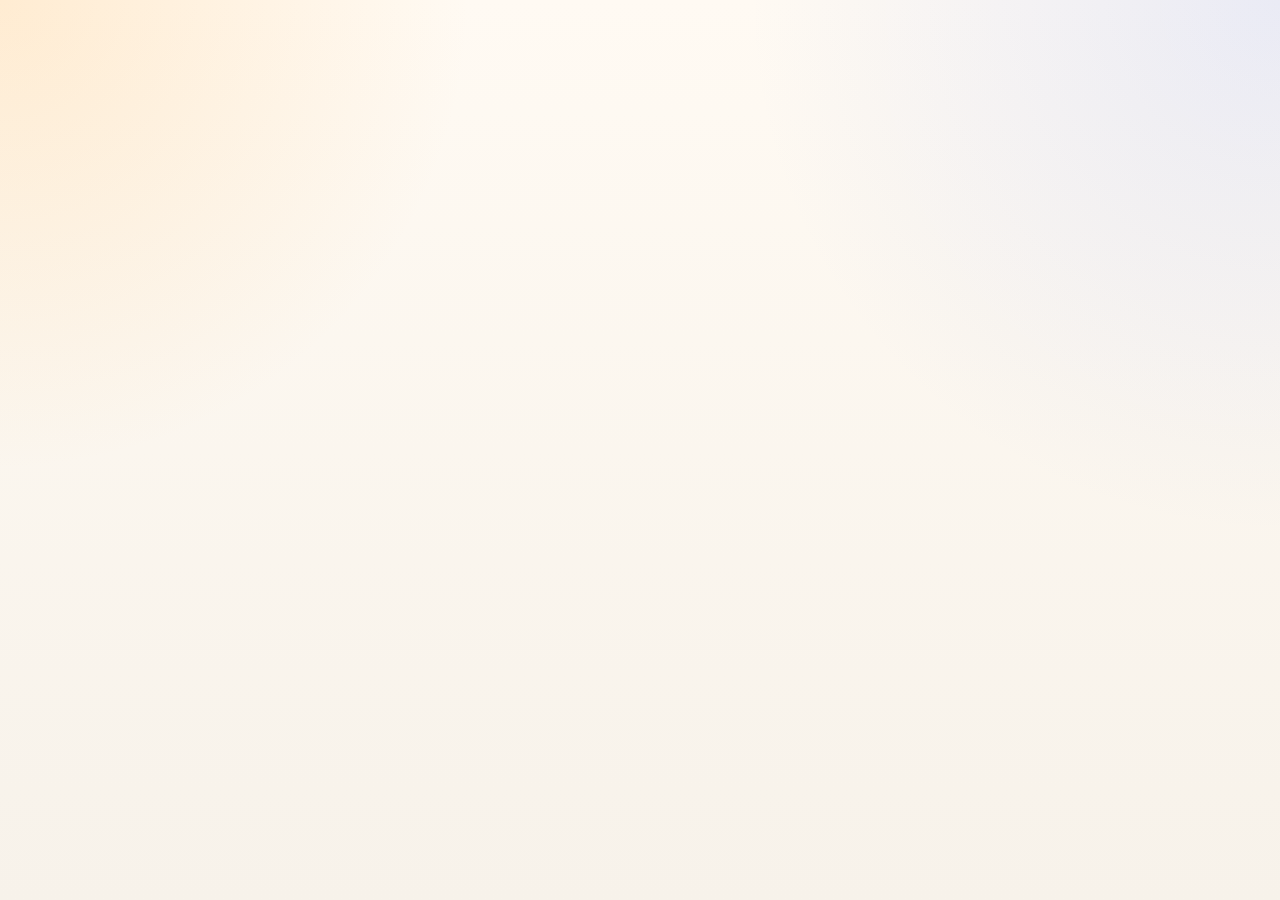
==== commit cb022d41: "Add files via upload" ====
--- a/index.html
+++ b/index.html
@@ -1,3879 +1,19 @@
-
 <!DOCTYPE html>
 <html lang="en">
 <head>
-    <meta charset="UTF-8"/>
-    <meta name="viewport" content="width=device-width, initial-scale=1.0"/>
-    <meta name="description" content="Pablo Talavera — Professional performance artist specializing in circus arts, physical theatre, and immersive experiences across Europe. Book workshops, performances, and custom event projects."/>
-    <meta name="keywords" content="performance artist, circus arts, physical theatre, workshop facilitator, contact staff, fire performance"/>
-    <meta name="author" content="Pablo Talavera"/>
-    <meta name="theme-color" content="#080706"/>
-    <meta property="og:title" content="Pablo Talavera — Performance Artist"/>
-    <meta property="og:description" content="Explore live performances, workshops, and immersive circus experiences with Pablo Talavera. Based in Europe, available for bookings."/>
-    <meta property="og:image" content="https://res.cloudinary.com/dol2caucl/image/upload/v1775277979/20260212-fof-004_bfxfoh.jpg"/>
-    <meta property="og:url" content="https://pablotalavera089-cpu.github.io/Portfolio/"/>
-    <meta property="og:type" content="website"/>
-    <meta name="twitter:card" content="summary_large_image"/>
-    <link rel="canonical" href="https://pablotalavera089-cpu.github.io/Portfolio/"/>
-    <link rel="icon" type="image/svg+xml" href="data:image/svg+xml,<svg xmlns='http://www.w3.org/2000/svg' viewBox='0 0 100 100'><text y='75' font-size='75' fill='%23b8975a'>P</text></svg>"/>
-    <title>Pablo Talavera — Performance Artist | Circus Arts | Physical Theatre</title>
-    <link href="https://fonts.googleapis.com/css2?family=Cormorant+Garamond:ital,wght@0,300;0,400;0,600;0,700;1,300;1,400&family=DM+Sans:wght@300;400;500&family=DM+Mono:wght@400;500&display=swap" rel="stylesheet"/>
-    <link rel="stylesheet" href="https://cdnjs.cloudflare.com/ajax/libs/font-awesome/6.4.0/css/all.min.css"/>
-    <style>
-        :root {
-            --black: #080706;
-            --ink: #0f0d0b;
-            --cream: #e9e4da;
-            --warm: #f2ede4;
-            --brown: #3b2f26;
-            --mid: #604a38;
-            --light: #8c7060;
-            --gold: #b8975a;
-            --gold2: #d4b278;
-            --transition: all .22s cubic-bezier(.16,1,.3,1);
-        }
-
-        * , *::before, *::after {
-            margin: 0;
-            padding: 0;
-            box-sizing: border-box;
-        }
-
-        html {
-            scroll-behavior: smooth;
-            -webkit-text-size-adjust: 100%;
-        }
-
-        body {
-            font-family: 'DM Sans', sans-serif;
-            background: var(--black);
-            color: var(--cream);
-            overflow-x: hidden;
-            cursor: none;
-            -webkit-font-smoothing: antialiased;
-            text-rendering: optimizeLegibility;
-            line-height: 1.6;
-        }
-
-        img {
-            display: block;
-            max-width: 100%;
-            height: auto;
-            loading: lazy;
-        }
-
-        a {
-            text-decoration: none;
-            color: inherit;
-        }
-
-        button {
-            font-family: inherit;
-            cursor: pointer;
-            transition: var(--transition);
-            border: none;
-        }
-
-        h1, h2, h3, h4, h5, h6 {
-            line-height: 1.1;
-        }
-
-        /* CURSOR */
-        #cur {
-            position: fixed;
-            width: 7px;
-            height: 7px;
-            background: var(--cream);
-            border-radius: 50%;
-            pointer-events: none;
-            z-index: 9999;
-            transform: translate(-50%, -50%);
-            transition: width .2s, height .2s;
-        }
-
-        #cur-r {
-            position: fixed;
-            width: 34px;
-            height: 34px;
-            border: 1px solid rgba(233, 228, 218, .4);
-            border-radius: 50%;
-            pointer-events: none;
-            z-index: 9998;
-            transform: translate(-50%, -50%);
-            transition: width .3s, height .3s;
-        }
-
-        /* NAV FIXES */
-        #mnav {
-            position: fixed;
-            top: 0;
-            left: 0;
-            right: 0;
-            z-index: 500;
-            padding: 1.2rem 2.6rem;
-            display: flex;
-            justify-content: space-between;
-            align-items: center;
-            transition: background .4s;
-        }
-
-        #mnav.scrolled {
-            background: rgba(8, 7, 6, .92);
-            backdrop-filter: blur(14px);
-        }
-
-        .nav-brand {
-            font-family: 'Cormorant Garamond', serif;
-            font-size: .85rem;
-            letter-spacing: 4px;
-            text-transform: uppercase;
-            color: var(--cream);
-            opacity: .85;
-            font-weight: 400;
-        }
-
-        .nav-links {
-            display: flex;
-            gap: 2.5rem;
-            list-style: none;
-        }
-
-        .nav-links a {
-            font-size: .7rem;
-            letter-spacing: 2.5px;
-            text-transform: uppercase;
-            color: var(--cream);
-            opacity: .55;
-            transition: opacity .25s;
-        }
-
-        .nav-links a:hover {
-            opacity: 1;
-        }
-
-        /* MOBILE MENU FIX */
-        .menu-toggle {
-            display: none;
-            background: none;
-            border: none;
-            color: var(--cream);
-            font-size: 1.5rem;
-            cursor: pointer;
-            z-index: 601;
-            padding: .5rem;
-            width: 44px;
-            height: 44px;
-            align-items: center;
-            justify-content: center;
-        }
-
-        .mobile-nav {
-            position: fixed;
-            top: 0;
-            right: -100%;
-            width: 300px;
-            height: 100vh;
-            background: rgba(8, 7, 6, .99);
-            backdrop-filter: blur(20px);
-            border-left: 1px solid rgba(233, 228, 218, .1);
-            z-index: 600;
-            transition: right .35s cubic-bezier(.16, 1, .3, 1);
-            overflow-y: auto;
-            padding-top: 5rem;
-        }
-
-        .mobile-nav.open {
-            right: 0;
-        }
-
-        .mobile-nav a, .mobile-nav button {
-            display: flex;
-            align-items: center;
-            gap: .8rem;
-            width: 100%;
-            padding: 1.2rem 1.8rem;
-            color: var(--cream);
-            border: none;
-            background: none;
-            text-align: left;
-            border-left: 3px solid transparent;
-            border-bottom: 1px solid rgba(233, 228, 218, .05);
-            font-size: .9rem;
-            letter-spacing: .5px;
-            text-transform: uppercase;
-            cursor: pointer;
-            font-family: inherit;
-        }
-
-        .mobile-nav a:hover, .mobile-nav button:hover {
-            background: rgba(233, 228, 218, .08);
-            border-left-color: var(--gold);
-        }
-
-        .mobile-close {
-            position: absolute;
-            top: 1rem;
-            right: 1.5rem;
-            background: none;
-            border: none;
-            color: var(--cream);
-            font-size: 1.3rem;
-            cursor: pointer;
-            padding: .5rem;
-            width: 44px;
-            height: 44px;
-            display: flex;
-            align-items: center;
-            justify-content: center;
-        }
-
-        /* PILL NAV */
-        #pnav {
-            position: fixed;
-            top: 4.8rem;
-            left: 50%;
-            transform: translateX(-50%);
-            z-index: 480;
-            background: rgba(10, 9, 8, .88);
-            backdrop-filter: blur(20px);
-            border: 1px solid rgba(233, 228, 218, .1);
-            border-radius: 999px;
-            padding: .4rem .5rem;
-            display: flex;
-            gap: .2rem;
-        }
-
-        .pb {
-            font-family: 'DM Mono', monospace;
-            font-size: .54rem;
-            letter-spacing: 1px;
-            text-transform: uppercase;
-            color: rgba(233, 228, 218, .5);
-            padding: .35rem .85rem;
-            border-radius: 999px;
-            border: none;
-            background: transparent;
-            cursor: pointer;
-            white-space: nowrap;
-        }
-
-        .pb:hover {
-            color: var(--cream);
-            background: rgba(233, 228, 218, .07);
-        }
-
-        .pb.on {
-            background: var(--cream);
-            color: var(--ink);
-        }
-
-        /* PAGES */
-        .pg {
-            display: none;
-        }
-
-        .pg.on {
-            display: block;
-            animation: pgIn .5s cubic-bezier(.16, 1, .3, 1) forwards;
-        }
-
-        @keyframes pgIn {
-            from { opacity: 0; transform: translateY(12px); }
-            to { opacity: 1; transform: translateY(0); }
-        }
-
-        /* REVEAL ANIMATIONS */
-        .rv {
-            opacity: 0;
-            transform: translateY(20px);
-            transition: opacity .75s ease, transform .75s cubic-bezier(.16, 1, .3, 1);
-        }
-
-        .rv.in {
-            opacity: 1;
-            transform: none;
-        }
-
-        .d1 { transition-delay: .2s; }
-        .d2 { transition-delay: .3s; }
-        .d3 { transition-delay: .4s; }
-        .d4 { transition-delay: .5s; }
-        .d5 { transition-delay: .6s; }
-
-        /* HERO FIX */
-        #hero {
-            position: relative;
-            height: 100vh;
-            background: var(--black);
-            display: flex;
-            align-items: center;
-            overflow: hidden;
-        }
-
-        .orb {
-            position: absolute;
-            border-radius: 50%;
-            filter: blur(100px);
-            pointer-events: none;
-        }
-
-        .orb1 {
-            width: 60vw;
-            height: 60vw;
-            top: -15%;
-            right: -10%;
-            background: radial-gradient(circle, rgba(90, 58, 28, .35) 0%, transparent 70%);
-        }
-
-        .orb2 {
-            width: 38vw;
-            height: 38vw;
-            bottom: 0;
-            left: -12%;
-            background: radial-gradient(circle, rgba(58, 42, 22, .25) 0%, transparent 70%);
-        }
-
-        .hero-layout {
-            position: relative;
-            z-index: 2;
-            width: 100%;
-            max-width: 1280px;
-            margin: 0 auto;
-            padding: 0 5vw;
-            display: grid;
-            grid-template-columns: 1fr auto;
-            align-items: center;
-            gap: 4rem;
-        }
-
-        .hero-eyebrow {
-            font-family: 'DM Mono', monospace;
-            font-size: .65rem;
-            letter-spacing: 4px;
-            text-transform: uppercase;
-            color: var(--gold);
-            margin-bottom: 1.6rem;
-            opacity: 0;
-            animation: slr .8s .2s forwards;
-        }
-
-        .hero-name {
-            font-family: 'Cormorant Garamond', serif;
-            font-weight: 300;
-            font-size: clamp(4.5rem, 10vw, 9rem);
-            line-height: .86;
-            color: var(--cream);
-            overflow: hidden;
-        }
-
-        .hero-name span {
-            display: block;
-            opacity: 0;
-            animation: slr 1s forwards;
-        }
-
-        .hero-name span:nth-child(1) { animation-delay: .35s; }
-        .hero-name span:nth-child(2) { animation-delay: .48s; }
-
-        .hero-desc {
-            margin-top: 2rem;
-            font-size: 1.05rem;
-            line-height: 1.75;
-            color: rgba(233, 228, 218, .65);
-            max-width: 420px;
-            opacity: 0;
-            animation: slr .9s .75s forwards;
-        }
-
-        .hero-btns {
-            margin-top: 2.5rem;
-            display: flex;
-            gap: 1rem;
-            opacity: 0;
-            animation: fdi 1s 1.1s forwards;
-            flex-wrap: wrap;
-        }
-
-        .btn-pri, .btn-gh {
-            font-family: 'DM Mono', monospace;
-            font-size: .68rem;
-            letter-spacing: 2px;
-            text-transform: uppercase;
-            border-radius: 999px;
-            padding: .8rem 2rem;
-            white-space: nowrap;
-            display: inline-flex;
-            align-items: center;
-            gap: .5rem;
-            min-height: 44px;
-        }
-
-        .btn-pri {
-            background: var(--cream);
-            color: var(--ink);
-        }
-
-        .btn-pri:hover {
-            background: var(--gold2);
-            transform: translateY(-2px);
-        }
-
-        .btn-gh {
-            background: transparent;
-            color: var(--cream);
-            border: 1px solid rgba(233, 228, 218, .22);
-        }
-
-        .btn-gh:hover {
-            border-color: var(--cream);
-            transform: translateY(-2px);
-        }
-
-        .hero-right-col {
-            display: flex;
-            flex-direction: column;
-            align-items: flex-end;
-            gap: 1.6rem;
-            opacity: 0;
-            animation: fdi .9s .6s forwards;
-        }
-
-        .hstat-n {
-            font-family: 'Cormorant Garamond', serif;
-            font-size: 2.6rem;
-            font-weight: 300;
-            color: var(--cream);
-        }
-
-        .hstat-l {
-            font-family: 'DM Mono', monospace;
-            font-size: .54rem;
-            letter-spacing: 3px;
-            text-transform: uppercase;
-            color: rgba(233, 228, 218, .45);
-            margin-top: .1rem;
-            display: flex;
-            align-items: center;
-            gap: .4rem;
-        }
-
-        @keyframes slr { to { opacity: 1; transform: translateX(0); } }
-        @keyframes fdi { to { opacity: 1; } }
-
-        /* ABOUT FIX */
-        .about-strip {
-            background: var(--warm);
-            color: var(--brown);
-            padding: 4.5rem 5vw;
-        }
-
-        .about-inner {
-            max-width: 1280px;
-            margin: 0 auto;
-            display: grid;
-            grid-template-columns: 1fr 1fr;
-            gap: 4rem;
-            align-items: center;
-        }
-
-        .about-img-wrap {
-            border-radius: 24px;
-            overflow: hidden;
-            aspect-ratio: .8;
-            box-shadow: 0 32px 80px rgba(0, 0, 0, .18);
-        }
-
-        .about-img-wrap img {
-            width: 100%;
-            height: 100%;
-            object-fit: cover;
-        }
-
-        .about-heading {
-            font-family: 'Cormorant Garamond', serif;
-            font-size: clamp(2.4rem, 4vw, 3.8rem);
-            font-weight: 300;
-            line-height: .9;
-            color: var(--brown);
-            margin-bottom: 1.5rem;
-            margin-top: 0;
-        }
-
-        .about-body {
-            font-size: .98rem;
-            line-height: 1.85;
-            color: var(--mid);
-            margin-bottom: 1.8rem;
-        }
-
-        .about-pills {
-            display: flex;
-            flex-wrap: wrap;
-            gap: .6rem;
-            margin-bottom: 1.8rem;
-        }
-
-        .about-pill {
-            font-family: 'DM Mono', monospace;
-            font-size: .58rem;
-            letter-spacing: 1.2px;
-            text-transform: uppercase;
-            border: 1px solid rgba(59, 47, 38, .16);
-            color: var(--mid);
-            padding: .35rem .85rem;
-            border-radius: 999px;
-            display: inline-flex;
-            align-items: center;
-            gap: .4rem;
-        }
-
-        /* SKILLS */
-        .skills-band {
-            background: var(--black);
-            padding: 4.5rem 5vw;
-        }
-
-        .skills-band-inner {
-            max-width: 1280px;
-            margin: 0 auto;
-        }
-
-        .skills-grid {
-            display: grid;
-            grid-template-columns: repeat(auto-fit, minmax(260px, 1fr));
-            gap: 2rem;
-            margin-top: 3rem;
-        }
-
-        .skill-block {
-            background: rgba(233, 228, 218, .038);
-            border: 1px solid rgba(233, 228, 218, .07);
-            padding: 2.2rem;
-            border-radius: 14px;
-            transition: var(--transition);
-        }
-
-        .skill-block:hover {
-            background: rgba(233, 228, 218, .08);
-            transform: translateY(-4px);
-        }
-
-        .skill-ico {
-            font-size: 2.4rem;
-            margin-bottom: 1rem;
-            width: 60px;
-            height: 60px;
-            display: flex;
-            align-items: center;
-            justify-content: center;
-            background: rgba(184, 151, 90, .12);
-            border-radius: 14px;
-            color: var(--gold);
-        }
-
-        .skill-title {
-            font-family: 'Cormorant Garamond', serif;
-            font-size: 1.25rem;
-            color: var(--cream);
-            margin-bottom: 1rem;
-            font-weight: 400;
-        }
-
-        .skill-items {
-            display: flex;
-            flex-direction: column;
-            gap: .5rem;
-        }
-
-        .sbi {
-            font-size: .9rem;
-            color: rgba(233, 228, 218, .6);
-            line-height: 1.5;
-            display: flex;
-            align-items: center;
-            gap: .5rem;
-        }
-
-        /* SCHEDULE */
-        .sched-sec {
-            background: var(--warm);
-            color: var(--brown);
-            padding: 4.5rem 5vw;
-        }
-
-        .sched-inner {
-            max-width: 1280px;
-            margin: 0 auto;
-        }
-
-        .sched-title {
-            font-family: 'Cormorant Garamond', serif;
-            font-size: clamp(2rem, 4vw, 3rem);
-            font-weight: 300;
-            line-height: .9;
-            color: var(--brown);
-            margin-bottom: 3rem;
-        }
-
-        .sched-list {
-            display: flex;
-            flex-direction: column;
-        }
-
-        .sched-row {
-            display: grid;
-            grid-template-columns: minmax(110px, auto) 1fr auto;
-            gap: 2rem;
-            align-items: center;
-            padding: 1.4rem 1rem;
-            border-bottom: 1px solid rgba(59, 47, 38, .1);
-        }
-
-        .sched-row:hover {
-            background: rgba(59, 47, 38, .04);
-        }
-
-        .sched-day {
-            font-family: 'Cormorant Garamond', serif;
-            font-size: 2rem;
-            font-weight: 300;
-            color: var(--gold);
-        }
-
-        .sched-month {
-            font-family: 'DM Mono', monospace;
-            font-size: .56rem;
-            letter-spacing: 2px;
-            text-transform: uppercase;
-            color: var(--light);
-            margin-top: .15rem;
-        }
-
-        .sched-event {
-            font-family: 'Cormorant Garamond', serif;
-            font-size: 1.1rem;
-            color: var(--brown);
-            margin-bottom: .25rem;
-            font-weight: 400;
-        }
-
-        .sched-loc {
-            font-family: 'DM Mono', monospace;
-            font-size: .6rem;
-            letter-spacing: 1.8px;
-            text-transform: uppercase;
-            color: var(--light);
-        }
-
-        .sched-badge {
-            font-family: 'DM Mono', monospace;
-            font-size: .56rem;
-            letter-spacing: 1px;
-            text-transform: uppercase;
-            border: 1px solid rgba(59, 47, 38, .2);
-            color: var(--mid);
-            padding: .28rem .7rem;
-            border-radius: 999px;
-            white-space: nowrap;
-            display: inline-flex;
-            align-items: center;
-            gap: .3rem;
-        }
-
-        /* Feedback comments */
-        .testimonials-sec {
-            background: var(--black);
-            padding: 5rem 5vw;
-            border-top: 1px solid rgba(233,228,218,.08);
-        }
-
-        .testimonials-inner {
-            max-width: 1280px;
-            margin: 0 auto;
-        }
-
-        .testimonials-header {
-            text-align: center;
-            margin-bottom: 4rem;
-        }
-
-        .testimonials-header h2 {
-            font-family: 'Cormorant Garamond', serif;
-            font-size: clamp(2.4rem, 5vw, 4rem);
-            font-weight: 300;
-            color: var(--cream);
-            margin-bottom: 1rem;
-        }
-
-        .testimonials-header p {
-            font-size: .95rem;
-            color: rgba(233,228,218,.65);
-            max-width: 500px;
-            margin: 0 auto;
-        }
-
-        .carousel {
-            position: relative;
-            max-width: 900px;
-            margin: 0 auto;
-            background: rgba(233,228,218,.038);
-            border: 1px solid rgba(233,228,218,.08);
-            border-radius: 20px;
-            padding: 3rem;
-            overflow: hidden;
-        }
-
-        .carousel-inner {
-            display: flex;
-            transition: transform .5s cubic-bezier(.16,1,.3,1);
-        }
-
-        .carousel-item {
-            min-width: 100%;
-            padding: 0;
-        }
-
-        .testimonial-card {
-            display: flex;
-            flex-direction: column;
-        }
-
-        .testimonial-stars {
-            display: flex;
-            gap: .25rem;
-            margin-bottom: 1.5rem;
-        }
-
-        .testimonial-stars i {
-            color: var(--gold);
-            font-size: .9rem;
-        }
-
-        .testimonial-quote {
-            font-family: 'Cormorant Garamond', serif;
-            font-size: 1.4rem;
-            font-weight: 300;
-            color: var(--cream);
-            line-height: 1.5;
-            margin-bottom: 2rem;
-            font-style: italic;
-        }
-
-        .testimonial-author {
-            display: flex;
-            align-items: center;
-            gap: 1rem;
-        }
-
-        .testimonial-avatar {
-            width: 50px;
-            height: 50px;
-            border-radius: 50%;
-            background: linear-gradient(135deg, var(--gold), var(--gold2));
-            display: flex;
-            align-items: center;
-            justify-content: center;
-            color: var(--black);
-            font-size: 1.5rem;
-            flex-shrink: 0;
-        }
-
-        .testimonial-info h4 {
-            font-family: 'DM Sans', sans-serif;
-            font-size: .9rem;
-            color: var(--cream);
-            margin-bottom: .2rem;
-        }
-
-        .testimonial-info p {
-            font-family: 'DM Mono', monospace;
-            font-size: .65rem;
-            letter-spacing: 1px;
-            text-transform: uppercase;
-            color: var(--gold);
-        }
-
-        .carousel-controls {
-            display: flex;
-            justify-content: center;
-            align-items: center;
-            gap: 2rem;
-            margin-top: 2.5rem;
-        }
-
-                .carousel-btn {
-            width: 44px;
-            height: 44px;
-            border-radius: 50%;
-            background: rgba(184,151,90,.15);
-            border: 1px solid rgba(184,151,90,.3);
-            color: var(--gold);
-            display: flex;
-            align-items: center;
-            justify-content: center;
-            cursor: pointer;
-            transition: all .3s;
-        }
-
-        .carousel-btn:hover {
-            background: var(--gold);
-            color: var(--black);
-            transform: scale(1.1);
-        }
-
-        .carousel-dots {
-            display: flex;
-            gap: .5rem;
-        }
-
-        .dot {
-            width: 8px;
-            height: 8px;
-            border-radius: 50%;
-            background: rgba(233,228,218,.2);
-            cursor: pointer;
-            transition: all .3s;
-        }
-
-        .dot.active {
-            background: var(--gold);
-            width: 24px;
-            border-radius: 999px;
-        }
-        
-        /* CONTACT */
-        .contact-cta {
-            background: var(--black);
-            padding: 4.5rem 5vw;
-        }
-
-        .cta-inner {
-            max-width: 1280px;
-            margin: 0 auto;
-            display: grid;
-            grid-template-columns: 1fr auto;
-            gap: 4rem;
-            align-items: center;
-        }
-
-        .cta-title {
-            font-family: 'Cormorant Garamond', serif;
-            font-size: clamp(2rem, 5vw, 3.5rem);
-            font-weight: 300;
-            line-height: .9;
-            color: var(--cream);
-            margin: 1rem 0 1.2rem;
-        }
-
-        .cta-sub {
-            font-size: .98rem;
-            color: rgba(233, 228, 218, .65);
-            line-height: 1.8;
-            max-width: 480px;
-        }
-
-        .cta-right {
-            display: flex;
-            flex-direction: column;
-            gap: 1rem;
-            align-items: flex-end;
-        }
-
-        .cta-btn, .cta-btn-gh {
-            font-family: 'DM Mono', monospace;
-            font-size: .65rem;
-            letter-spacing: 2px;
-            text-transform: uppercase;
-            border-radius: 999px;
-            padding: .75rem 2rem;
-            white-space: nowrap;
-            display: inline-flex;
-            align-items: center;
-            gap: .5rem;
-            min-height: 44px;
-        }
-
-        .cta-btn {
-            background: var(--cream);
-            color: var(--ink);
-        }
-
-        .cta-btn:hover {
-            background: var(--gold2);
-            transform: translateY(-2px);
-        }
-
-        .cta-btn-gh {
-            background: transparent;
-            color: var(--cream);
-            border: 1px solid rgba(233, 228, 218, .22);
-        }
-
-        .cta-btn-gh:hover {
-            border-color: var(--cream);
-            transform: translateY(-2px);
-        }
-
-        /* WORKSHOPS FIX */
-        .wsp {
-            background: var(--black);
-            padding: 5rem 5vw 4rem;
-        }
-
-        .wsh {
-            max-width: 1280px;
-            margin: 0 auto;
-        }
-
-        .wsh-ttl {
-            font-family: 'Cormorant Garamond', serif;
-            font-size: clamp(2.4rem, 6vw, 5rem);
-            font-weight: 300;
-            line-height: .88;
-            color: var(--cream);
-            margin-bottom: 1.2rem;
-        }
-
-        .wsh-sub {
-            font-size: .98rem;
-            color: rgba(233, 228, 218, .65);
-            max-width: 560px;
-            line-height: 1.8;
-            margin-bottom: 3rem;
-        }
-
-        .wgrid {
-            display: grid;
-            grid-template-columns: repeat(auto-fit, minmax(280px, 1fr));
-            gap: 2rem;
-        }
-
-        .wcard {
-            background: rgba(233, 228, 218, .038);
-            border: 1px solid rgba(233, 228, 218, .08);
-            border-radius: 14px;
-            padding: 2.4rem;
-            cursor: pointer;
-            transition: var(--transition);
-        }
-
-        .wcard:hover {
-            background: rgba(233, 228, 218, .09);
-            transform: translateY(-5px);
-            border-color: rgba(184, 151, 90, .4);
-        }
-
-        .wttl {
-            font-family: 'Cormorant Garamond', serif;
-            font-size: 1.45rem;
-            font-weight: 400;
-            color: var(--cream);
-            margin-bottom: .6rem;
-            line-height: 1.25;
-        }
-
-        .wsub {
-            font-size: .85rem;
-            color: rgba(233, 228, 218, .55);
-            font-style: italic;
-            line-height: 1.6;
-            margin-bottom: 1.4rem;
-        }
-
-        .wtags {
-            display: flex;
-            flex-wrap: wrap;
-            gap: .4rem;
-        }
-
-        .tag {
-            display: inline-block;
-            font-family: 'DM Mono', monospace;
-            font-size: .56rem;
-            letter-spacing: 1px;
-            text-transform: uppercase;
-            border: 1px solid rgba(233, 228, 218, .15);
-            color: rgba(233, 228, 218, .48);
-            padding: .2rem .6rem;
-            border-radius: 4px;
-        }
-
-        /* WORKSHOP MODAL FIX */
-        .wmo {
-            position: fixed;
-            inset: 0;
-            background: rgba(7, 6, 5, .92);
-            backdrop-filter: blur(12px);
-            z-index: 800;
-            display: flex;
-            align-items: flex-start;
-            justify-content: center;
-            padding: 2rem 1rem;
-            overflow-y: auto;
-            opacity: 0;
-            pointer-events: none;
-            transition: opacity .3s;
-            padding-top: 6rem;
-        }
-
-        .wmo.open {
-            opacity: 1;
-            pointer-events: all;
-        }
-
-        .wm {
-            background: var(--warm);
-            color: var(--brown);
-            border-radius: 20px;
-            max-width: 850px;
-            width: 100%;
-            margin: auto;
-            overflow: hidden;
-            transform: translateY(20px);
-            transition: transform .38s cubic-bezier(.16, 1, .3, 1);
-        }
-
-        .wmo.open .wm {
-            transform: none;
-        }
-
-        .wmt {
-            background: var(--brown);
-            color: var(--cream);
-            padding: 2.5rem 3rem;
-            position: relative;
-        }
-
-        .wmc {
-            position: absolute;
-            top: 1.5rem;
-            right: 1.8rem;
-            background: rgba(233, 228, 218, .15);
-            border: none;
-            color: var(--cream);
-            width: 38px;
-            height: 38px;
-            border-radius: 50%;
-            cursor: pointer;
-            display: flex;
-            align-items: center;
-            justify-content: center;
-            transition: var(--transition);
-        }
-
-        .wmc:hover {
-            background: rgba(233, 228, 218, .25);
-        }
-
-        .wm-ttl {
-            font-family: 'Cormorant Garamond', serif;
-            font-size: 2.2rem;
-            font-weight: 300;
-            line-height: 1.1;
-            margin-bottom: .6rem;
-        }
-
-        .wm-sub {
-            font-size: .95rem;
-            color: rgba(233, 228, 218, .6);
-            font-style: italic;
-        }
-
-        .wmb {
-            padding: 2.5rem 3rem;
-        }
-
-        .wmst {
-            font-family: 'DM Mono', monospace;
-            font-size: .58rem;
-            letter-spacing: 3px;
-            text-transform: uppercase;
-            color: var(--light);
-            margin-bottom: 1rem;
-            padding-bottom: .8rem;
-            border-bottom: 1px solid rgba(59, 47, 38, .16);
-        }
-
-        .wmb p {
-            font-size: .95rem;
-            line-height: 1.8;
-            color: var(--mid);
-            margin-bottom: 1rem;
-        }
-
-        .wmb ul {
-            padding-left: 1.4rem;
-            margin-bottom: 1rem;
-        }
-
-        .wmb ul li {
-            font-size: .92rem;
-            line-height: 1.8;
-            color: var(--mid);
-            margin-bottom: .4rem;
-        }
-
-        /* PERFORMANCES */
-        .perfp {
-            background: var(--black);
-            padding: 5rem 5vw 4rem;
-        }
-
-        .perfh {
-            max-width: 1280px;
-            margin: 0 auto;
-        }
-
-        .perfh-ttl {
-            font-family: 'Cormorant Garamond', serif;
-            font-size: clamp(2.4rem, 6vw, 5rem);
-            font-weight: 300;
-            line-height: .88;
-            color: var(--cream);
-            margin-bottom: 1.2rem;
-        }
-
-        .perfh-sub {
-            font-size: .98rem;
-            color: rgba(233, 228, 218, .65);
-            max-width: 560px;
-            line-height: 1.8;
-            margin-bottom: 3rem;
-        }
-
-        .perf-cards {
-            display: grid;
-            grid-template-columns: repeat(auto-fit, minmax(280px, 1fr));
-            gap: 2rem;
-        }
-
-        .pc {
-            background: rgba(233, 228, 218, .038);
-            border: 1px solid rgba(233, 228, 218, .08);
-            border-radius: 14px;
-            padding: 2.2rem;
-            transition: var(--transition);
-        }
-
-        .pc:hover {
-            border-color: rgba(184, 151, 90, .3);
-            transform: translateY(-3px);
-        }
-
-        .pc-ico {
-            font-size: 2.8rem;
-            margin-bottom: 1.2rem;
-            width: 70px;
-            height: 70px;
-            display: flex;
-            align-items: center;
-            justify-content: center;
-            background: rgba(184, 151, 90, .12);
-            border-radius: 14px;
-            color: var(--gold);
-        }
-
-        .pc-ttl {
-            font-family: 'Cormorant Garamond', serif;
-            font-size: 1.4rem;
-            font-weight: 300;
-            color: var(--cream);
-            margin-bottom: .3rem;
-        }
-
-        .pc-type {
-            font-family: 'DM Mono', monospace;
-            font-size: .56rem;
-            letter-spacing: 2.5px;
-            text-transform: uppercase;
-            color: var(--gold);
-        }
-
-        .pc-bd p {
-            font-size: .95rem;
-            line-height: 1.8;
-            color: rgba(233, 228, 218, .65);
-            margin: 1.5rem 0;
-        }
-
-        .pc-specs {
-            display: flex;
-            flex-direction: column;
-            gap: .6rem;
-            margin: 1.5rem 0;
-        }
-
-        .pc-row {
-            display: flex;
-            gap: 1rem;
-            align-items: flex-start;
-        }
-
-        .pc-key {
-            font-family: 'DM Mono', monospace;
-            font-size: .58rem;
-            letter-spacing: 1.5px;
-            text-transform: uppercase;
-            color: var(--gold);
-            min-width: 100px;
-            flex-shrink: 0;
-        }
-
-        .pc-val {
-            font-size: .92rem;
-            color: rgba(233, 228, 218, .68);
-        }
-
-        /* GALLERY */
-        .gallery-sec {
-            background: var(--black);
-            padding: 4.5rem 5vw;
-        }
-
-        .gallery-inner {
-            max-width: 1280px;
-            margin: 0 auto;
-        }
-
-        .gallery-title {
-            font-family: 'Cormorant Garamond', serif;
-            font-size: clamp(2.4rem, 6vw, 5rem);
-            font-weight: 300;
-            line-height: .88;
-            color: var(--cream);
-            margin-bottom: 3rem;
-        }
-
-        .gallery-grid {
-            display: grid;
-            grid-template-columns: repeat(auto-fill, minmax(300px, 1fr));
-            gap: 2rem;
-        }
-
-        .gallery-item {
-            position: relative;
-            border-radius: 16px;
-            overflow: hidden;
-            background: #111;
-            cursor: pointer;
-            aspect-ratio: 4 / 3;
-            transition: transform .3s;
-        }
-
-        .gallery-item:hover {
-            transform: scale(1.03);
-        }
-
-        .gallery-item img {
-            width: 100%;
-            height: 100%;
-            object-fit: cover;
-            transition: opacity .3s;
-        }
-
-        .gallery-item:hover img {
-            opacity: .85;
-        }
-
-        .gallery-label {
-            position: absolute;
-            bottom: 0;
-            left: 0;
-            right: 0;
-            background: linear-gradient(to top, rgba(0, 0, 0, .85), transparent);
-            padding: 2.5rem 1.5rem 1.5rem;
-            color: var(--cream);
-            font-size: .95rem;
-        }
-
-        .gallery-del {
-            position: absolute;
-            top: 1rem;
-            right: 1rem;
-            background: rgba(0, 0, 0, .7);
-            border: none;
-            color: white;
-            width: 36px;
-            height: 36px;
-            border-radius: 50%;
-            cursor: pointer;
-            display: flex;
-            align-items: center;
-            justify-content: center;
-            opacity: 0;
-            transition: opacity .2s;
-            font-size: .75rem;
-        }
-
-        .gallery-item:hover .gallery-del {
-            opacity: 1;
-        }
-
-        /* LINKTREE */
-        .linktree-sec {
-            background: var(--black);
-            min-height: 100vh;
-            padding: 5rem 5vw 4rem;
-            display: flex;
-            align-items: center;
-        }
-
-        .linktree-inner {
-            max-width: 650px;
-            margin: 0 auto;
-            width: 100%;
-            text-align: center;
-        }
-
-        .linktree-avatar {
-            width: 140px;
-            height: 140px;
-            margin: 0 auto 2.5rem;
-            border-radius: 50%;
-            background: linear-gradient(135deg, rgba(184, 151, 90, .25), rgba(184, 151, 90, .08));
-            display: flex;
-            align-items: center;
-            justify-content: center;
-            font-size: 3.5rem;
-            border: 3px solid rgba(184, 151, 90, .3);
-            color: var(--gold);
-        }
-
-        .linktree-title {
-            font-family: 'Cormorant Garamond', serif;
-            font-size: clamp(2.2rem, 5vw, 3.8rem);
-            font-weight: 300;
-            color: var(--cream);
-            margin-bottom: 1rem;
-            line-height: 1.1;
-        }
-
-        .linktree-subtitle {
-            font-family: 'DM Mono', monospace;
-            font-size: .72rem;
-            letter-spacing: 3px;
-            text-transform: uppercase;
-            color: var(--gold);
-            margin-bottom: 2.5rem;
-        }
-
-        .linktree-desc {
-            font-size: .98rem;
-            color: rgba(233, 228, 218, .65);
-            line-height: 1.8;
-            margin-bottom: 3.5rem;
-            max-width: 520px;
-            margin-left: auto;
-            margin-right: auto;
-        }
-
-        .linktree-grid {
-            display: grid;
-            grid-template-columns: 1fr;
-            gap: 1.4rem;
-            max-width: 100%;
-        }
-
-        .link-card {
-            background: rgba(233, 228, 218, .038);
-            border: 1px solid rgba(233, 228, 218, .08);
-            border-radius: 16px;
-            padding: 2rem;
-            transition: var(--transition);
-            display: flex;
-            align-items: center;
-            gap: 1.8rem;
-            cursor: pointer;
-            text-align: left;
-        }
-
-        .link-card:hover {
-            background: rgba(233, 228, 218, .09);
-            transform: translateX(8px);
-            border-color: rgba(184, 151, 90, .3);
-        }
-
-        .link-ico {
-            font-size: 2.4rem;
-            width: 60px;
-            height: 60px;
-            display: flex;
-            align-items: center;
-            justify-content: center;
-            background: rgba(184, 151, 90, .15);
-            border-radius: 14px;
-            color: var(--gold);
-            flex-shrink: 0;
-        }
-
-        .link-content h3 {
-            font-family: 'Cormorant Garamond', serif;
-            font-size: 1.35rem;
-            color: var(--cream);
-            margin-bottom: .4rem;
-            font-weight: 400;
-        }
-
-        .link-content p {
-            font-size: .88rem;
-            color: rgba(233, 228, 218, .55);
-        }
-
-        .link-arrow {
-            margin-left: auto;
-            opacity: .3;
-            transition: opacity .3s;
-            font-size: 1.3rem;
-        }
-
-        .link-card:hover .link-arrow {
-            opacity: 1;
-        }
-
-
-        /* MEDIA HUB */
-        .media-hub {
-            display: grid;
-            gap: 1.5rem;
-            margin: 1.6rem 0 2.2rem;
-        }
-        .media-block {
-            background: linear-gradient(180deg, rgba(255,255,255,.03), rgba(255,255,255,.015));
-            border: 1px solid rgba(184,151,90,.14);
-            border-radius: 22px;
-            padding: 1.2rem;
-            box-shadow: 0 18px 50px rgba(0,0,0,.18);
-        }
-        .media-block-head {
-            display: flex;
-            align-items: center;
-            justify-content: space-between;
-            gap: 1rem;
-            flex-wrap: wrap;
-            margin-bottom: 1rem;
-        }
-        .media-block-title {
-            font-family: 'Cormorant Garamond', serif;
-            font-size: clamp(1.55rem, 4vw, 2.3rem);
-            color: var(--cream);
-            margin: 0;
-        }
-        .media-block-sub {
-            color: var(--mid);
-            margin: .35rem 0 0;
-            max-width: 62ch;
-            line-height: 1.6;
-        }
-        .download-grid {
-            display: grid;
-            grid-template-columns: repeat(3, minmax(0, 1fr));
-            gap: .9rem;
-        }
-        .download-card, .reel-card, .slide-card {
-            background: rgba(0,0,0,.14);
-            border: 1px solid rgba(184,151,90,.16);
-            border-radius: 18px;
-            overflow: hidden;
-        }
-        .download-card {
-            padding: 1rem;
-            display: flex;
-            flex-direction: column;
-            gap: .8rem;
-            min-height: 120px;
-        }
-        .download-top {
-            display: flex;
-            align-items: flex-start;
-            gap: .8rem;
-        }
-        .download-ico {
-            width: 42px;
-            height: 42px;
-            border-radius: 12px;
-            display: grid;
-            place-items: center;
-            background: rgba(184,151,90,.12);
-            color: var(--gold);
-            flex: 0 0 auto;
-        }
-        .download-title {
-            font-weight: 700;
-            color: var(--cream);
-            margin: 0;
-        }
-        .download-meta {
-            color: var(--mid);
-            font-size: .92rem;
-            margin-top: .25rem;
-        }
-        .download-actions {
-            display: flex;
-            gap: .6rem;
-            flex-wrap: wrap;
-            align-items: center;
-        }
-        .download-btn {
-            display: inline-flex;
-            align-items: center;
-            gap: .45rem;
-            padding: .72rem 1rem;
-            border-radius: 999px;
-            background: var(--gold);
-            color: var(--ink);
-            font-weight: 700;
-            text-decoration: none;
-        }
-        .download-btn:hover { filter: brightness(1.05); }
-        .mini-link {
-            color: var(--cream);
-            opacity: .85;
-            font-size: .9rem;
-            text-decoration: underline;
-        }
-        .slideshow-wrap {
-            display: grid;
-            grid-template-columns: auto minmax(0, 1fr) auto;
-            gap: .8rem;
-            align-items: center;
-        }
-        .slide-frame {
-            position: relative;
-            min-height: 360px;
-            border-radius: 18px;
-            overflow: hidden;
-            background: rgba(0,0,0,.16);
-            border: 1px solid rgba(184,151,90,.16);
-        }
-        .slide-frame img {
-            width: 100%;
-            height: 100%;
-            min-height: 360px;
-            object-fit: cover;
-            display: block;
-        }
-        .slide-caption {
-            position: absolute;
-            left: 0;
-            right: 0;
-            bottom: 0;
-            padding: 1rem 1.1rem;
-            background: linear-gradient(180deg, rgba(0,0,0,0), rgba(0,0,0,.82));
-            color: var(--cream);
-            font-weight: 600;
-        }
-        .slide-empty {
-            min-height: 360px;
-            display: grid;
-            place-items: center;
-            padding: 1.5rem;
-            text-align: center;
-            color: var(--mid);
-        }
-        .slide-nav {
-            width: 46px;
-            height: 46px;
-            border-radius: 50%;
-            border: none;
-            cursor: pointer;
-            background: rgba(184,151,90,.14);
-            color: var(--cream);
-            display: grid;
-            place-items: center;
-            box-shadow: 0 10px 24px rgba(0,0,0,.18);
-        }
-        .slide-nav:hover { background: rgba(184,151,90,.22); }
-        .reel-grid {
-            display: grid;
-            grid-template-columns: repeat(2, minmax(0, 1fr));
-            gap: 1rem;
-        }
-        .reel-card {
-            padding: 0;
-        }
-        .reel-frame {
-            aspect-ratio: 9 / 16;
-            width: 100%;
-            border: 0;
-            display: block;
-            background: #000;
-        }
-        .reel-info {
-            padding: .9rem 1rem 1rem;
-            display: flex;
-            justify-content: space-between;
-            gap: .8rem;
-            align-items: flex-start;
-        }
-        .reel-name {
-            margin: 0;
-            color: var(--cream);
-            font-weight: 700;
-        }
-        .reel-source {
-            color: var(--mid);
-            font-size: .9rem;
-            margin-top: .25rem;
-        }
-        .media-empty {
-            color: var(--mid);
-            background: rgba(0,0,0,.12);
-            border: 1px dashed rgba(184,151,90,.22);
-            border-radius: 16px;
-            padding: 1rem;
-        }
-
-        /* ADMIN PANEL FIX */
-        .admin-panel {
-            position: fixed;
-            bottom: 2rem;
-            right: 2rem;
-            z-index: 999;
-        }
-
-        .admin-btn {
-            width: 56px;
-            height: 56px;
-            border-radius: 50%;
-            background: rgba(184, 151, 90, .2);
-            border: 2.5px solid var(--gold);
-            color: var(--gold);
-            font-size: 1.4rem;
-            display: flex;
-            align-items: center;
-            justify-content: center;
-            transition: var(--transition);
-        }
-
-        .admin-btn:hover {
-            background: var(--gold);
-            color: var(--ink);
-            transform: scale(1.1);
-        }
-
-        /* ADMIN MODAL FIX - CENTERED */
-        .admin-modal {
-            position: fixed;
-            inset: 0;
-            background: rgba(0, 0, 0, .92);
-            z-index: 1000;
-            display: flex;
-            align-items: center;
-            justify-content: center;
-            opacity: 0;
-            pointer-events: none;
-            transition: opacity .3s;
-        }
-
-        .admin-modal.open {
-            opacity: 1;
-            pointer-events: all;
-        }
-
-        .admin-content {
-            background: var(--warm);
-            color: var(--brown);
-            border-radius: 20px;
-            max-width: 650px;
-            width: 90%;
-            max-height: 85vh;
-            overflow-y: auto;
-            padding: 3rem;
-            position: relative;
-        }
-
-        .admin-header {
-            font-family: 'Cormorant Garamond', serif;
-            font-size: 2.2rem;
-            margin-bottom: 2rem;
-            border-bottom: 2px solid var(--brown);
-            padding-bottom: 1.2rem;
-        }
-
-        .admin-section {
-            margin-bottom: 2.2rem;
-        }
-
-        .admin-label {
-            font-family: 'DM Mono', monospace;
-            font-size: .7rem;
-            letter-spacing: 2px;
-            text-transform: uppercase;
-            color: var(--mid);
-            margin-bottom: .8rem;
-            display: block;
-            font-weight: 600;
-        }
-
-        .admin-input, .admin-textarea {
-            width: 100%;
-            padding: .85rem;
-            border: 1.5px solid var(--brown);
-            border-radius: 8px;
-            font-family: 'DM Sans';
-            font-size: .95rem;
-            margin-bottom: 1rem;
-            color: var(--brown);
-        }
-
-        .admin-textarea {
-            min-height: 100px;
-            resize: vertical;
-        }
-
-        .admin-input:focus, .admin-textarea:focus {
-            outline: none;
-            border-color: var(--gold);
-            box-shadow: 0 0 0 3px rgba(184, 151, 90, .1);
-        }
-
-        .admin-btn-add {
-            background: var(--gold);
-            color: var(--ink);
-            border: none;
-            border-radius: 8px;
-            padding: .9rem 2rem;
-            font-weight: 600;
-            cursor: pointer;
-            width: 100%;
-            margin-bottom: .8rem;
-            font-size: .85rem;
-        }
-
-        .admin-btn-add:hover {
-            background: var(--gold2);
-            transform: translateY(-1px);
-        }
-
-        .admin-close {
-            position: absolute;
-            top: 1.5rem;
-            right: 1.5rem;
-            background: none;
-            border: none;
-            color: var(--brown);
-            font-size: 1.4rem;
-            cursor: pointer;
-            padding: .5rem;
-            display: flex;
-            align-items: center;
-            justify-content: center;
-            width: 44px;
-            height: 44px;
-        }
-
-        /* RESPONSIVE - EXTRA BREAKPOINTS */
-        @media (max-width: 1280px) {
-            .hero-layout { gap: 3rem; }
-            .about-inner { gap: 3rem; }
-        }
-
-        @media (max-width: 1024px) {
-            .nav-links { display: none; }
-            .menu-toggle { display: flex; }
-            #pnav { display: none; }
-
-            .hero-layout { grid-template-columns: 1fr; }
-            .hero-right-col { flex-direction: row; justify-content: space-around; }
-            .about-inner { grid-template-columns: 1fr; }
-            .cta-inner { grid-template-columns: 1fr; }
-            .cta-right { align-items: flex-start; }
-        }
-
-        @media (max-width: 820px) {
-            .skills-grid { grid-template-columns: 1fr 1fr; }
-            .wgrid { grid-template-columns: 1fr; }
-            .perf-cards { grid-template-columns: 1fr; }
-            .linktree-grid { grid-template-columns: 1fr; }
-        }
-
-        @media (max-width: 768px) {
-            #mnav { padding: .8rem 1.6rem; }
-
-            .sched-row { grid-template-columns: 70px 1fr; gap: 1rem; }
-            .sched-badge { display: none; }
-
-            .btn-pri, .btn-gh { padding: .6rem 1.5rem; font-size: .62rem; }
-            .cta-btn, .cta-btn-gh { padding: .65rem 1.4rem; font-size: .62rem; }
-
-            .admin-content { width: 95%; max-height: 90vh; }
-            .link-card { gap: 1.2rem; }
-            .link-ico { width: 50px; height: 50px; font-size: 2rem; }
-        }
-
-        @media (max-width: 640px) {
-            .hero-layout { padding: 0 1rem; }
-            .about-inner { gap: 1.5rem; }
-            .wsh { padding: 0 1rem; }
-            .perfh { padding: 0 1rem; }
-        }
-
-        @media (max-width: 480px) {
-            #mnav { padding: .8rem 1rem; }
-            .nav-brand { font-size: .65rem; }
-            .menu-toggle { font-size: 1.2rem; }
-
-            .hero-name { font-size: clamp(3rem, 12vw, 5rem); }
-            .hstat-n { font-size: 1.8rem; }
-
-            .skills-grid { grid-template-columns: 1fr; }
-            .sched-row { grid-template-columns: 60px 1fr; gap: .8rem; padding: .8rem; }
-
-            .wgrid { gap: 1.2rem; }
-            .perf-cards { gap: 1.2rem; }
-            .gallery-grid { grid-template-columns: 1fr; }
-
-            .linktree-sec { padding: 3rem 1rem; }
-            .linktree-avatar { width: 110px; font-size: 3rem; }
-            .linktree-title { font-size: clamp(1.8rem, 4vw, 2.8rem); }
-
-            .pc-ico, .skill-ico { width: 50px; height: 50px; font-size: 1.8rem; }
-
-            .admin-panel { bottom: 1rem; right: 1rem; }
-            .admin-btn { width: 50px; height: 50px; font-size: 1.2rem; }
-
-            .link-card { flex-direction: column; text-align: center; padding: 1.6rem; }
-            .link-arrow { display: none; }
-
-            .mobile-nav { width: 85vw; }
-        }
-    </style>
-
-<style id="admin-upgrade-styles">
-  #admin-modal { display: none !important; }
-  .admin-panel { z-index: 1200; }
-  #admin-root {
-    position: fixed;
-    inset: 0;
-    z-index: 1300;
-    pointer-events: none;
-    font-family: 'Inter', sans-serif;
-  }
-  #admin-root.on { pointer-events: auto; }
-  .admin-gate, .admin-dash {
-    position: absolute;
-    inset: 0;
-    display: none;
-    background: rgba(8, 8, 10, .72);
-    backdrop-filter: blur(16px);
-  }
-  .admin-gate.open, .admin-dash.open { display: grid; place-items: center; }
-  .admin-gate-card {
-    width: min(92vw, 540px);
-    padding: 2rem;
-    border-radius: 28px;
-    background: linear-gradient(180deg, rgba(24, 20, 16, .98), rgba(12, 10, 8, .98));
-    border: 1px solid rgba(184, 151, 90, .22);
-    box-shadow: 0 30px 80px rgba(0,0,0,.5);
-    color: var(--cream);
-  }
-  .admin-gate-title {
-    font-family: 'Cormorant Garamond', serif;
-    font-size: clamp(2rem, 5vw, 3rem);
-    margin: 0 0 .3rem;
-  }
-  .admin-gate-sub {
-    color: var(--mid);
-    margin: 0 0 1.2rem;
-    line-height: 1.7;
-  }
-  .admin-row {
-    display: grid;
-    gap: .75rem;
-    margin-top: 1rem;
-  }
-  .admin-row input, .admin-row textarea, .admin-field, .admin-area {
-    width: 100%;
-    border-radius: 16px;
-    border: 1px solid rgba(184,151,90,.18);
-    background: rgba(255,255,255,.05);
-    color: var(--cream);
-    padding: .85rem 1rem;
-    outline: none;
-  }
-  .admin-row textarea, .admin-area { min-height: 110px; resize: vertical; }
-  .admin-action {
-    border: 0;
-    border-radius: 999px;
-    padding: .9rem 1.2rem;
-    background: linear-gradient(135deg, var(--gold), #d9bc82);
-    color: var(--ink);
-    font-weight: 700;
-    cursor: pointer;
-  }
-  .admin-shell {
-    width: min(96vw, 1480px);
-    height: min(94vh, 980px);
-    border-radius: 30px;
-    overflow: hidden;
-    background: linear-gradient(180deg, rgba(18, 14, 10,.98), rgba(7, 7, 8,.98));
-    border: 1px solid rgba(184,151,90,.18);
-    box-shadow: 0 30px 90px rgba(0,0,0,.55);
-    display: grid;
-    grid-template-columns: 320px 1fr;
-    color: var(--cream);
-  }
-  .admin-sidebar {
-    padding: 1.25rem;
-    border-right: 1px solid rgba(184,151,90,.12);
-    background: rgba(255,255,255,.02);
-    display: flex;
-    flex-direction: column;
-    gap: 1rem;
-  }
-  .admin-brand {
-    padding: 1rem;
-    border-radius: 22px;
-    background: rgba(255,255,255,.04);
-    border: 1px solid rgba(184,151,90,.15);
-  }
-  .admin-brand h2 {
-    margin: 0;
-    font-family: 'Cormorant Garamond', serif;
-    font-size: 2rem;
-  }
-  .admin-brand p {
-    margin: .35rem 0 0;
-    color: var(--mid);
-    line-height: 1.5;
-    font-size: .92rem;
-  }
-  .admin-tabs {
-    display: grid;
-    gap: .5rem;
-  }
-  .admin-tab {
-    width: 100%;
-    text-align: left;
-    border: 1px solid transparent;
-    background: rgba(255,255,255,.03);
-    color: var(--cream);
-    padding: .85rem 1rem;
-    border-radius: 16px;
-    cursor: pointer;
-    font-weight: 600;
-  }
-  .admin-tab.on {
-    background: rgba(184,151,90,.14);
-    border-color: rgba(184,151,90,.35);
-    color: #fff;
-  }
-  .admin-sidebar .admin-small {
-    margin-top: auto;
-    color: var(--mid);
-    font-size: .82rem;
-    line-height: 1.6;
-  }
-  .admin-main {
-    overflow: auto;
-    padding: 1.1rem;
-  }
-  .admin-topbar {
-    position: sticky;
-    top: 0;
-    z-index: 2;
-    display: flex;
-    justify-content: space-between;
-    gap: 1rem;
-    align-items: center;
-    padding: 1rem 1.2rem;
-    margin-bottom: 1rem;
-    border-radius: 22px;
-    background: rgba(255,255,255,.04);
-    border: 1px solid rgba(184,151,90,.14);
-    backdrop-filter: blur(12px);
-  }
-  .admin-topbar strong { font-size: 1.05rem; }
-  .admin-top-actions { display: flex; gap: .55rem; flex-wrap: wrap; }
-  .admin-pill-btn {
-    border: 1px solid rgba(184,151,90,.18);
-    background: rgba(255,255,255,.04);
-    color: var(--cream);
-    border-radius: 999px;
-    padding: .72rem .95rem;
-    cursor: pointer;
-    font-weight: 600;
-  }
-  .admin-grid {
-    display: grid;
-    gap: 1rem;
-    grid-template-columns: repeat(12, 1fr);
-  }
-  .admin-card {
-    grid-column: span 12;
-    border-radius: 24px;
-    background: rgba(255,255,255,.035);
-    border: 1px solid rgba(184,151,90,.12);
-    padding: 1rem;
-  }
-  .admin-card.half { grid-column: span 6; }
-  .admin-card.third { grid-column: span 4; }
-  .admin-card h3 {
-    margin: 0 0 .75rem;
-    font-size: 1.05rem;
-  }
-  .admin-note {
-    color: var(--mid);
-    line-height: 1.65;
-    font-size: .92rem;
-  }
-  .admin-form-grid {
-    display: grid;
-    grid-template-columns: repeat(2, minmax(0,1fr));
-    gap: .7rem;
-  }
-  .admin-form-grid.three { grid-template-columns: repeat(3, minmax(0,1fr)); }
-  .admin-form-grid.one { grid-template-columns: 1fr; }
-  .admin-field {
-    font: inherit;
-  }
-  .admin-field::placeholder { color: rgba(255,255,255,.45); }
-  .admin-savebar {
-    margin-top: .8rem;
-    display: flex;
-    gap: .6rem;
-    flex-wrap: wrap;
-  }
-  .admin-savebar .admin-action.secondary {
-    background: rgba(255,255,255,.06);
-    color: var(--cream);
-    border: 1px solid rgba(184,151,90,.18);
-  }
-  .admin-list {
-    display: grid;
-    gap: .7rem;
-    margin-top: .9rem;
-  }
-  .admin-list-item {
-    display: grid;
-    grid-template-columns: 84px 1fr auto;
-    gap: .8rem;
-    align-items: center;
-    padding: .75rem;
-    border-radius: 18px;
-    background: rgba(255,255,255,.04);
-    border: 1px solid rgba(184,151,90,.11);
-  }
-  .admin-list-item.compact { grid-template-columns: 1fr auto; }
-  .admin-list-item video, .admin-list-item iframe, .admin-list-item img {
-    width: 84px;
-    height: 62px;
-    object-fit: cover;
-    border-radius: 12px;
-    border: 1px solid rgba(255,255,255,.08);
-    background: #000;
-  }
-  .admin-item-title { font-weight: 700; margin: 0 0 .2rem; }
-  .admin-item-sub { margin: 0; color: var(--mid); font-size: .85rem; line-height: 1.45; }
-  .admin-item-actions {
-    display: flex;
-    gap: .35rem;
-    flex-wrap: wrap;
-    justify-content: flex-end;
-  }
-  .admin-mini {
-    border: 1px solid rgba(184,151,90,.18);
-    background: rgba(255,255,255,.04);
-    color: var(--cream);
-    border-radius: 999px;
-    padding: .55rem .75rem;
-    cursor: pointer;
-    font-size: .82rem;
-  }
-  .admin-mini.warn { border-color: rgba(255,120,120,.2); color: #ffd0d0; }
-  .admin-mini.ok { border-color: rgba(184,151,90,.28); }
-  .admin-section-title {
-    display: flex;
-    justify-content: space-between;
-    gap: .75rem;
-    align-items: center;
-    margin-bottom: .7rem;
-  }
-  .admin-section-title .counts {
-    color: var(--mid);
-    font-size: .86rem;
-  }
-  .admin-preview {
-    padding: .9rem;
-    border-radius: 18px;
-    background: rgba(0,0,0,.18);
-    border: 1px solid rgba(184,151,90,.08);
-  }
-  .admin-preview h4 { margin: 0 0 .3rem; font-size: .95rem; }
-  .admin-preview p { margin: 0; color: var(--mid); font-size: .86rem; line-height: 1.55; }
-  .admin-filter {
-    display: flex;
-    gap: .5rem;
-    flex-wrap: wrap;
-    margin-top: .7rem;
-  }
-  .admin-filter .admin-pill-btn.on {
-    background: rgba(184,151,90,.16);
-    border-color: rgba(184,151,90,.33);
-  }
-  @media (max-width: 1100px) {
-    .admin-shell { grid-template-columns: 1fr; height: min(96vh, 980px); }
-    .admin-sidebar { border-right: 0; border-bottom: 1px solid rgba(184,151,90,.12); }
-    .admin-card.half, .admin-card.third { grid-column: span 12; }
-  }
-  @media (max-width: 760px) {
-    .admin-form-grid, .admin-form-grid.three { grid-template-columns: 1fr; }
-    .admin-list-item { grid-template-columns: 1fr; }
-    .admin-item-actions { justify-content: flex-start; }
-    .admin-topbar { flex-direction: column; align-items: flex-start; }
-  }
-</style>
-
+  <meta charset="UTF-8" />
+  <meta name="viewport" content="width=device-width, initial-scale=1.0" />
+  <meta name="description" content="Pablo & Kaida — duo performance, circus, movement, workshops, live visuals, and immersive events." />
+  <meta name="theme-color" content="#f7f2ea" />
+  <title>Pablo & Kaida — Duo Portfolio</title>
+  <link rel="preconnect" href="https://fonts.googleapis.com">
+  <link rel="preconnect" href="https://fonts.gstatic.com" crossorigin>
+  <link href="https://fonts.googleapis.com/css2?family=Cormorant+Garamond:wght@300;400;500;600;700&family=Inter:wght@400;500;600;700;800&display=swap" rel="stylesheet">
+  <link rel="stylesheet" href="style.css" />
 </head>
 <body>
-    <div id="cur"></div><div id="cur-r"></div>
-
-    <nav id="mnav" role="navigation" aria-label="Main navigation">
-        <div class="nav-brand">Pablo Talavera</div>
-        <button class="menu-toggle" onclick="toggleMobileMenu()" title="Toggle menu" aria-label="Toggle navigation menu"><i class="fas fa-bars"></i></button>
-        <ul class="nav-links">
-            <li><a href="#" onclick="gp('home');return false;"><i class="fas fa-home" aria-hidden="true"></i> Home</a></li>
-            <li><a href="#" onclick="gp('workshops');return false;"><i class="fas fa-graduation-cap" aria-hidden="true"></i> Workshops</a></li>
-            <li><a href="#" onclick="gp('performance');return false;"><i class="fas fa-theater-masks" aria-hidden="true"></i> Performances</a></li>
-            <li><a href="#" onclick="gp('gallery');return false;"><i class="fas fa-images" aria-hidden="true"></i> Gallery</a></li>
-            <li><a href="#" onclick="gp('gallery');return false;"><i class="fas fa-photo-film" aria-hidden="true"></i> Media</a></li>
-            <li><a href="#" onclick="gp('linktree');return false;"><i class="fas fa-link" aria-hidden="true"></i> Links</a></li>
-        </ul>
-    </nav>
-
-    <div class="mobile-nav" id="mobileNav" aria-label="Mobile navigation">
-        <button class="mobile-close" onclick="closeMobileMenu()" aria-label="Close navigation menu"><i class="fas fa-times" aria-hidden="true"></i></button>
-        <a href="#" onclick="gp('home');return false;"><i class="fas fa-home" aria-hidden="true"></i> Home</a>
-        <a href="#" onclick="gp('workshops');return false;"><i class="fas fa-graduation-cap" aria-hidden="true"></i> Workshops</a>
-        <a href="#" onclick="gp('performance');return false;"><i class="fas fa-theater-masks" aria-hidden="true"></i> Performances</a>
-        <a href="#" onclick="gp('gallery');return false;"><i class="fas fa-images" aria-hidden="true"></i> Gallery</a>
-        <a href="#" onclick="gp('gallery');return false;"><i class="fas fa-photo-film" aria-hidden="true"></i> Media</a>
-        <a href="#" onclick="gp('linktree');return false;"><i class="fas fa-link" aria-hidden="true"></i> Links</a>
-    </div>
-
-    <main id="main">
-        <!-- HOME PAGE -->
-        <div id="pg-home" class="pg on" role="region" aria-label="Home page">
-            <section id="hero">
-                <div class="orb orb1" aria-hidden="true"></div>
-                <div class="orb orb2" aria-hidden="true"></div>
-                <div class="hero-layout">
-                    <div class="hero-left">
-                        <div class="hero-eyebrow" id="hero-eyebrow"><i class="fas fa-globe" aria-hidden="true"></i> Performance Artist </div>
-                        <h1 class="hero-name">
-                            <span id="hero-name-1">Pablo</span>
-                            <span id="hero-name-2">Talavera</span>
-                        </h1>
-                        <p class="hero-desc" id="hero-desc">Physical theatre · Circus arts · Immersive experiences</p>
-                        <div class="hero-btns">
-                            <button class="btn-pri" onclick="document.querySelector('.sched-sec').scrollIntoView({behavior:'smooth'})"><i class="fas fa-calendar" aria-hidden="true"></i> Schedule</button>
-                            <button class="btn-gh" onclick="document.querySelector('.contact-cta').scrollIntoView({behavior:'smooth'})"><i class="fas fa-paper-plane" aria-hidden="true"></i> Contact</button>
-                        </div>
-                    </div>
-                    <div class="hero-right-col">
-                        <div><div class="hstat-n">9</div><div class="hstat-l"><i class="fas fa-clock" aria-hidden="true"></i> Years</div></div>
-                        <div><div class="hstat-n">24+</div><div class="hstat-l"><i class="fas fa-users" aria-hidden="true"></i> Festivals</div></div>
-                        <div><div class="hstat-n">@echo_between</div><div class="hstat-l"><i class="fab fa-instagram" aria-hidden="true"></i> Instagram</div></div>
-                    </div>
-                </div>
-            </section>
-
-            <section class="about-strip" id="about">
-                <div class="about-inner">
-                    <div class="rv"><div class="about-img-wrap"><img src="https://res.cloudinary.com/dol2caucl/image/upload/v1775277977/20260212-fof-003_aer5iw.jpg" alt="Pablo Talavera performance artist" id="about-img" loading="lazy"/></div></div>
-                    <div class="rv d1">
-                        <h2 class="about-heading" id="about-heading">Pablo Talavera</h2>
-                        <p class="about-body" id="about-body">Versatile artist merging movement, space, and light into immersive experiences. Experienced in circus arts, physical theatre, and stage design from intimate performances to festival main stages across the world.</p>
-                        <div class="about-pills">
-                            <span class="about-pill"><i class="fas fa-theater-masks" aria-hidden="true"></i> Physical Theatre</span>
-                            <span class="about-pill"><i class="fas fa-ring" aria-hidden="true"></i> Acro Staff</span>
-                            <span class="about-pill"><i class="fas fa-fire" aria-hidden="true"></i> Fire Performance</span>
-                            <span class="about-pill"><i class="fas fa-palette" aria-hidden="true"></i> Space Design</span>
-                            <span class="about-pill"><i class="fas fa-person-hiking" aria-hidden="true"></i> Movement</span>
-                        </div>
-                    </div>
-                </div>
-            </section>
-
-            <section class="skills-band" aria-labelledby="skills-heading">
-                <div class="skills-band-inner">
-                    <h2 id="skills-heading" style="font-family:'Cormorant Garamond',serif;font-size:clamp(2rem,5vw,3rem);color:var(--cream);margin-bottom:2.5rem;"><i class="fas fa-star" aria-hidden="true"></i>Skillsets</h2>
-                    <div class="skills-grid">
-                        <div class="skill-block rv d1">
-                            <div class="skill-ico" aria-hidden="true"><i class="fas fa-theater-masks"></i></div>
-                            <h3 class="skill-title">Performance</h3>
-                            <ul class="skill-items">
-                                <li class="sbi"><i class="fas fa-check" style="color:var(--gold);" aria-hidden="true"></i> Physical Theatre</li>
-                                <li class="sbi"><i class="fas fa-check" style="color:var(--gold);" aria-hidden="true"></i> Acrobartics</li>
-                                <li class="sbi"><i class="fas fa-check" style="color:var(--gold);" aria-hidden="true"></i> Immersive Theatre</li>
-                                <li class="sbi"><i class="fas fa-check" style="color:var(--gold);" aria-hidden="true"></i> Acro Staff</li>
-                                <li class="sbi"><i class="fas fa-check" style="color:var(--gold);" aria-hidden="true"></i> Fire Performance</li>
-                                <li class="sbi"><i class="fas fa-check" style="color:var(--gold);" aria-hidden="true"></i> Flying Pole</li>
-                            </ul>
-                        </div>
-                        <div class="skill-block rv d2">
-                            <div class="skill-ico" aria-hidden="true"><i class="fas fa-ring"></i></div>
-                            <h3 class="skill-title">Workshops</h3>
-                            <ul class="skill-items">
-                                <li class="sbi"><i class="fas fa-check" style="color:var(--gold);" aria-hidden="true"></i> Acro Staff</li>
-                                <li class="sbi"><i class="fas fa-check" style="color:var(--gold);" aria-hidden="true"></i> Fire Performance</li>
-                                <li class="sbi"><i class="fas fa-check" style="color:var(--gold);" aria-hidden="true"></i> Spacial awareness</li>
-                                <li class="sbi"><i class="fas fa-check" style="color:var(--gold);" aria-hidden="true"></i> Contact Dance</li>
-                                <li class="sbi"><i class="fas fa-check" style="color:var(--gold);" aria-hidden="true"></i> Partner Acrobatics</li>
-                                <li class="sbi"><i class="fas fa-check" style="color:var(--gold);" aria-hidden="true"></i> Contemporary Dance</li>
-                            </ul>
-                        </div>
-                        <div class="skill-block rv d4">
-                            <div class="skill-ico" aria-hidden="true"><i class="fas fa-lightbulb"></i></div>
-                            <h3 class="skill-title">Space Design</h3>
-                            <ul class="skill-items">
-                                <li class="sbi"><i class="fas fa-check" style="color:var(--gold);" aria-hidden="true"></i> Space Design</li>
-                                <li class="sbi"><i class="fas fa-check" style="color:var(--gold);" aria-hidden="true"></i> Fire safety</li>
-                                <li class="sbi"><i class="fas fa-check" style="color:var(--gold);" aria-hidden="true"></i> Festival Build</li>
-                            </ul>
-                        </div>
-                    </div>
-                </div>
-            </section>
-
-            <section class="sched-sec" aria-labelledby="schedule-heading">
-                <div class="sched-inner">
-                    <h2 class="sched-title rv" id="schedule-heading"><i class="fas fa-calendar-alt" aria-hidden="true"></i> Where I'll Be Next</h2>
-                    <div class="sched-list rv d1" id="sched-list">
-                        <div class="sched-row past">
-                            <div><div class="sched-day">03</div><div class="sched-month">Feb 2025</div></div>
-                            <div><div class="sched-event">Fai Jai Flow Festival</div><div class="sched-loc"><i class="fas fa-map-marker" aria-hidden="true"></i> Pai, Thailand</div></div>
-                            <span class="sched-badge"><i class="fas fa-fire" aria-hidden="true"></i> Fire</span>
-                        </div>
-                        <div class="sched-row upcoming">
-                            <div><div class="sched-day">—</div><div class="sched-month">Spring 25</div></div>
-                            <div><div class="sched-event">Europe Festival coming soon</div><div class="sched-loc"><i class="fas fa-map-marker" aria-hidden="true"></i> Europe — TBC</div></div>
-                            <span class="sched-badge"><i class="fas fa-star" aria-hidden="true"></i> Performance</span>
-                        </div>
-                    </div>
-                </div>
-            </section>
-            
-            <section class="testimonials-sec" id="testimonials">
-                <div class="testimonials-inner">
-                    <div class="testimonials-header rv">
-                        <h2><i class="fas fa-quote-left" style="color:var(--gold);margin-right:.5rem;"></i> Trusted by Clients</h2>
-                        <p>Real feedback from festival organizers, event planners, and workshop participants.</p>
-                    </div>
-
-                    <div class="carousel rv d1">
-                        <div class="carousel-inner" id="carouselInner"></div>
-                        <div class="carousel-controls">
-                            <button class="carousel-btn" onclick="prevTestimonial()" aria-label="Previous testimonial">
-                                <i class="fas fa-chevron-left"></i>
-                            </button>
-                            <div class="carousel-dots" id="carouselDots"></div>
-                            <button class="carousel-btn" onclick="nextTestimonial()" aria-label="Next testimonial">
-                                <i class="fas fa-chevron-right"></i>
-                            </button>
-                        </div>
-                    </div>
-                </div>
-            </section>
-                    
-            <section class="contact-cta" aria-labelledby="contact-heading">
-                <div class="cta-inner">
-                    <div class="rv">
-                        <div style="font-family:'DM Mono',monospace;font-size:.65rem;letter-spacing:4px;text-transform:uppercase;color:var(--gold);"><i class="fas fa-comments" aria-hidden="true"></i> Get in Touch</div>
-                        <h2 class="cta-title" id="contact-heading">Let's work<br/>together</h2>
-                        <p class="cta-sub">Performances · Workshops · Festival bookings · Custom projects</p>
-                    </div>
-                    <div class="cta-right rv d2">
-                        <a href="mailto:pablotalavera089@gmail.com" id="contact-email-link"><button class="cta-btn" id="contact-email-btn"><i class="fas fa-envelope" aria-hidden="true"></i> Email</button></a>
-                        <a href="https://instagram.com/echo_between" target="_blank" rel="noopener noreferrer" id="contact-instagram-link"><button class="cta-btn-gh" id="contact-instagram-btn"><i class="fab fa-instagram" aria-hidden="true"></i> Instagram</button></a>
-                    </div>
-                </div>
-            </section>
-        </div>
-
-        <!-- WORKSHOPS PAGE -->
-        <div id="pg-workshops" class="pg" role="region" aria-label="Workshops page">
-            <div class="wsp">
-                <div class="wsh">
-                    <div style="font-family:'DM Mono',monospace;font-size:.65rem;letter-spacing:3px;text-transform:uppercase;color:var(--gold);"><i class="fas fa-book" aria-hidden="true"></i> Teaching & Training</div>
-                    <h1 class="wsh-ttl">Workshop Portfolio</h1>
-                    <p class="wsh-sub">Professional, special workshops rooted in years of circus, theatre, and movement practice. Perfect for festivals, studios, corporates, and wellness spaces.</p>
-                    <div class="wgrid" id="wgrid" role="list"></div>
-                </div>
-            </div>
-        </div>
-
-        <div class="wmo" id="wmo" onclick="if(event.target===this)cwm()" role="dialog" aria-labelledby="wmo-title" aria-modal="true">
-            <div class="wm">
-                <button class="wmc" onclick="cwm()" aria-label="Close workshop details"><i class="fas fa-times" aria-hidden="true"></i></button>
-                <div class="wmt" id="m-body-header"></div>
-                <div class="wmb" id="m-body"></div>
-            </div>
-        </div>
-
-        <!-- PERFORMANCES PAGE -->
-        <div id="pg-performance" class="pg" role="region" aria-label="Performances page">
-            <div class="perfp">
-                <div class="perfh">
-                    <div style="font-family:'DM Mono',monospace;font-size:.65rem;letter-spacing:3px;text-transform:uppercase;color:var(--gold);"><i class="fas fa-star" aria-hidden="true"></i> How I Work</div>
-                    <h1 class="perfh-ttl">Performance Setups</h1>
-                    <p class="perfh-sub">Custom performances tailored to your event. Specifications, requirements, and technical details for each setup.</p>
-                </div>
-                <div class="perf-cards" id="perf-cards" role="list"></div>
-            </div>
-        </div>
-
-        <!-- GALLERY PAGE -->
-        <div id="pg-gallery" class="pg" role="region" aria-label="Gallery page">
-            <section class="gallery-sec">
-                <div class="gallery-inner">
-                    <h2 class="gallery-title"><i class="fas fa-images" aria-hidden="true"></i> Gallery</h2>
-                    <div class="media-hub">
-                        <section class="media-block rv">
-                            <div class="media-block-head">
-                                <div>
-                                    <h3 class="media-block-title"><i class="fas fa-download" aria-hidden="true"></i> Media & Press Downloads</h3>
-                                    <p class="media-block-sub">Add your Google Drive links in the admin panel to offer a press kit, profile PDF, tech rider, or zipped media folder.</p>
-                                </div>
-                            </div>
-                            <div class="download-grid" id="download-grid"></div>
-                        </section>
-
-                        <section class="media-block rv d1">
-                            <div class="media-block-head">
-                                <div>
-                                    <h3 class="media-block-title"><i class="fas fa-images" aria-hidden="true"></i> Photo Slideshow</h3>
-                                    <p class="media-block-sub">Your gallery images rotate here as a clean slideshow. Add more images and this section updates automatically.</p>
-                                </div>
-                            </div>
-                            <div class="slideshow-wrap">
-                                <button class="slide-nav" type="button" onclick="prevSlide()" aria-label="Previous slide"><i class="fas fa-chevron-left" aria-hidden="true"></i></button>
-                                <div class="slide-frame" id="slide-frame"></div>
-                                <button class="slide-nav" type="button" onclick="nextSlide()" aria-label="Next slide"><i class="fas fa-chevron-right" aria-hidden="true"></i></button>
-                            </div>
-                        </section>
-
-                        <section class="media-block rv d2">
-                            <div class="media-block-head">
-                                <div>
-                                    <h3 class="media-block-title"><i class="fas fa-video" aria-hidden="true"></i> Showreels</h3>
-                                    <p class="media-block-sub">Paste reel embed links from YouTube, Vimeo, or Instagram in the admin panel to display them here.</p>
-                                </div>
-                            </div>
-                            <div class="reel-grid" id="reel-grid"></div>
-                        </section>
-                    </div>
-                    <div class="gallery-grid" id="gallery-grid" role="list"></div>
-                </div>
-            </section>
-        </div>
-
-        <!-- LINKTREE PAGE -->
-        <div id="pg-linktree" class="pg" role="region" aria-label="Links page">
-            <section class="linktree-sec">
-                <div class="linktree-inner">
-                    <div class="linktree-avatar" aria-hidden="true"><i class="fas fa-user"></i></div>
-                    <h1 class="linktree-title">Pablo Talavera</h1>
-                    <div class="linktree-subtitle"><i class="fas fa-globe" aria-hidden="true"></i> Performance Artist</div>
-                    <p class="linktree-desc">Connect with me across all platforms — watch performances, join workshops, support my work, and explore my latest projects.</p>
-                    <div class="linktree-grid" id="linktree-grid" role="list"></div>
-                </div>
-            </section>
-        </div>
-    </main>
-
-    <!-- ADMIN PANEL -->
-    <div class="admin-panel">
-        <button class="admin-btn" onclick="toggleAdmin()" title="Admin Dashboard" aria-label="Open admin dashboard"><i class="fas fa-cog" aria-hidden="true"></i></button>
-    </div>
-
-    <div class="admin-modal" id="admin-modal" onclick="if(event.target===this)closeAdmin()" role="dialog" aria-labelledby="admin-title" aria-modal="true">
-        <div class="admin-content">
-            <button class="admin-close" onclick="closeAdmin()" aria-label="Close admin panel"><i class="fas fa-times" aria-hidden="true"></i></button>
-            <div class="admin-header" id="admin-title"><i class="fas fa-sliders-h" aria-hidden="true"></i> Admin Dashboard</div>
-            
-            <div class="admin-section">
-                <label class="admin-label"><i class="fas fa-cloud-upload-alt" aria-hidden="true"></i> Cloudinary Upload</label>
-                <div style="background:rgba(184,151,90,.08);border:2px dashed rgba(184,151,90,.3);border-radius:12px;padding:2rem;margin-bottom:1.5rem;text-align:center;">
-                    <button onclick="triggerCloudinary()" type="button" style="background:var(--gold);color:var(--ink);border:none;padding:.8rem 2rem;border-radius:8px;cursor:pointer;font-weight:600;margin-bottom:1rem;"><i class="fas fa-upload" aria-hidden="true"></i> Upload Image from Cloudinary</button>
-                    <input type="text" id="cloudinary-url" placeholder="Or paste Cloudinary URL directly" style="width:100%;padding:.6rem;border:1px solid var(--brown);border-radius:6px;margin-top:.8rem;"/>
-                    <button onclick="addCloudinaryImage()" style="margin-top:.8rem;background:#8c7060;color:var(--cream);border:none;padding:.6rem 1rem;border-radius:6px;cursor:pointer;">Add Image</button>
-                    <div id="cloudinary-status" style="font-size:.85rem;color:var(--mid);margin-top:.8rem;"></div>
-                </div>
-            </div>
-            
-            <div class="admin-section">
-                <label class="admin-label"><i class="fas fa-calendar" aria-hidden="true"></i> Add Event to Schedule</label>
-                <input class="admin-input" id="evt-day" placeholder="Day (e.g., 15)" aria-label="Event day"/>
-                <input class="admin-input" id="evt-month" placeholder="Month (e.g., Apr 2025)" aria-label="Event month"/>
-                <input class="admin-input" id="evt-name" placeholder="Event Name" aria-label="Event name"/>
-                <input class="admin-input" id="evt-location" placeholder="Location" aria-label="Event location"/>
-                <button class="admin-btn-add" onclick="addEvent()"><i class="fas fa-plus" aria-hidden="true"></i> Add Event</button>
-            </div>
-
-            <div class="admin-section">
-                <label class="admin-label"><i class="fas fa-file-download" aria-hidden="true"></i> Press Kit / Download Links</label>
-                <input class="admin-input" id="dl-title" placeholder="File name (Press Kit PDF)" aria-label="Download title"/>
-                <input class="admin-input" id="dl-url" placeholder="Google Drive link" aria-label="Download URL"/>
-                <input class="admin-input" id="dl-label" placeholder="Button label (Download PDF)" aria-label="Download button label"/>
-                <button class="admin-btn-add" onclick="addDownload()"><i class="fas fa-plus" aria-hidden="true"></i> Add Download</button>
-                <div id="admin-download-list" style="margin-top:.8rem;font-size:.8rem;"></div>
-            </div>
-
-            <div class="admin-section">
-                <label class="admin-label"><i class="fas fa-play-circle" aria-hidden="true"></i> Showreels</label>
-                <input class="admin-input" id="reel-title" placeholder="Reel title" aria-label="Reel title"/>
-                <input class="admin-input" id="reel-url" placeholder="YouTube / Vimeo / Instagram embed link" aria-label="Reel URL"/>
-                <button class="admin-btn-add" onclick="addReel()"><i class="fas fa-plus" aria-hidden="true"></i> Add Reel</button>
-                <div id="admin-reel-list" style="margin-top:.8rem;font-size:.8rem;"></div>
-            </div>
-
-            <div class="admin-section">
-                <label class="admin-label"><i class="fas fa-image" aria-hidden="true"></i> Gallery Image (Local)</label>
-                <input class="admin-input" id="img-url" placeholder="Image URL (https://...)" aria-label="Image URL"/>
-                <input class="admin-input" id="img-label" placeholder="Image Label" aria-label="Image label"/>
-                <button class="admin-btn-add" onclick="addGalleryImage()"><i class="fas fa-plus" aria-hidden="true"></i> Add Image</button>
-                <div id="admin-gallery-list" style="margin-top:.8rem;font-size:.8rem;"></div>
-            </div>
-        </div>
-    </div>
-
-    <script src="https://cdnjs.cloudflare.com/ajax/libs/font-awesome/6.4.0/js/all.min.js"></script>
-    <script>
-'use strict';
-
-const CLOUDINARY_CONFIG = {
-    cloudName: 'dol2caucl',
-    uploadPreset: 'YOUR_UPLOAD_PRESET',
-    maxFileSize: 5242880
-};
-
-// CURSOR
-const C = document.getElementById('cur'), CR = document.getElementById('cur-r');
-let mx = 0, my = 0, rx = 0, ry = 0;
-document.addEventListener('mousemove', e => { mx = e.clientX; my = e.clientY; C.style.left = mx + 'px'; C.style.top = my + 'px'; });
-requestAnimationFrame(function L() { rx += (mx - rx) * .11; ry += (my - ry) * .11; CR.style.left = rx + 'px'; CR.style.top = ry + 'px'; requestAnimationFrame(L); });
-
-// MOBILE MENU
-function toggleMobileMenu() {
-    const nav = document.getElementById('mobileNav');
-    if (nav) nav.classList.toggle('open');
-}
-
-function closeMobileMenu() {
-    const nav = document.getElementById('mobileNav');
-    if (nav) nav.classList.remove('open');
-}
-
-document.addEventListener('keydown', e => {
-    if (e.key === 'Escape') {
-        closeMobileMenu();
-        closeAdmin();
-        cwm();
-    }
-});
-
-window.addEventListener('scroll', () => document.getElementById('mnav').classList.toggle('scrolled', scrollY > 55));
-
-const io = new IntersectionObserver(entries => entries.forEach(entry => {
-    if (entry.isIntersecting) entry.target.classList.add('in');
-}), { threshold: .1, rootMargin: '0px 0px -50px 0px' });
-
-function obs() {
-    document.querySelectorAll('.rv').forEach(el => io.observe(el));
-    document.querySelectorAll('.pg.on .rv').forEach(el => el.classList.add('in'));
-}
-obs();
-
-function gp(id) {
-    const page = document.getElementById('pg-' + id);
-    if (!page) return;
-
-    document.querySelectorAll('.pg').forEach(p => p.classList.remove('on'));
-    document.querySelectorAll('.pb').forEach(b => {
-        b.classList.remove('on');
-        b.setAttribute('aria-selected', 'false');
-    });
-
-    page.classList.add('on');
-    const map = { home: 0, workshops: 1, performance: 2, gallery: 3, linktree: 4 };
-    if (map[id] !== undefined) {
-        document.querySelectorAll('.pb')[map[id]]?.classList.add('on');
-        document.querySelectorAll('.pb')[map[id]]?.setAttribute('aria-selected', 'true');
-    }
-
-    window.scrollTo({ top: 0, behavior: 'smooth' });
-    closeMobileMenu();
-
-    setTimeout(() => {
-        document.querySelectorAll('.pg.on .rv').forEach(el => el.classList.add('in'));
-        obs();
-    }, 80);
-}
-
-// WORKSHOPS DATA
-const WS = [
-    { title: 'Physical Preparation', sub: "The Performer's Body", type: 'Performance Training', dur: '90 min', tags: ['All Levels'], ov: 'Foundation for every performer. Smart, functional physical toolkit built on 8 years of experience.', aud: ['Circus & dance students', 'Wellness communities', 'Theater companies'], obj: ['Functional strength', 'Injury prevention', 'Body intelligence'] },
-    { title: 'Spatial Awareness', sub: 'Seven Spatial Layers', type: 'Physical Theatre', dur: '120 min', tags: ['All Levels'], ov: 'Space becomes language through movement. Master the seven layers of spatial awareness.', aud: ['Performers', 'Performance artists', 'Movement teachers'], obj: ['Stage composition', 'Group coordination', 'Authentic presence'] },
-    { title: 'Partner Movement', sub: 'Dialogue in Motion', type: 'Movement', dur: '90 min', tags: ['All Levels'], ov: 'Moving with someone through weight sharing and trust. No experience necessary.', aud: ['General public', 'Corporate teams', 'Yoga communities'], obj: ['Physical communication', 'Trust building', 'Non-verbal dialogue'] },
-    { title: 'Beginner Acrobatics', sub: 'Your First Flight', type: 'Circus', dur: '60 min', tags: ['Beginners'], ov: 'Safe, playful entry into acrobatics. Rolls, cartwheels, and first inversions.', aud: ['Beginners', 'Youth programs', 'Festival family'], obj: ['Safe falling', 'Floor skills', 'Build confidence'] },
-    { title: 'Partner Acrobatics', sub: 'Base & Flyer', type: 'Circus', dur: '60 min', tags: ['Intermediate'], ov: 'L-basing, standing acro, and artistic framing for two.', aud: ['Circus artists', 'Dancers', 'Performers'], obj: ['Technical precision', 'Artistic flow', 'Partner trust'] },
-    { title: 'Contact Staff', sub: 'Object as Extension', type: 'Circus', dur: '120 min', tags: ['Advanced'], ov: "Meditative, high-skill contact staff performance. Pablo's signature discipline.", aud: ['Flow artists', 'Circus community', 'Advanced performers'], obj: ['Core vocabulary', 'Body integration', 'Presence'] },
-    { title: 'Contact Improvisation', sub: 'Moving Conversation', type: 'Dance', dur: '120 min', tags: ['All Levels'], ov: 'Deep practice in presence, touch, and shared weight. The most human of practices.', aud: ['Dancers', 'Somatic practitioners', 'Movement seekers'], obj: ['CI principles', 'Weight sensitivity', 'Authentic connection'] }
-];
-
-function renderWS() { document.getElementById('wgrid').innerHTML = WS.map((w, i) => `<div class="wcard rv" style="transition-delay:${(i % 3) * .1}s" onclick="owm(${i})" role="listitem"><div class="wttl">${w.title}</div><div class="wsub">${w.sub}</div><div class="wtags">${w.tags.map(t => `<span class="tag">${t}</span>`).join('')}</div></div>`).join(''); }
-renderWS();
-
-function owm(i) { const w = WS[i]; document.getElementById('m-body-header').innerHTML = `<div class="wm-ttl" id="wmo-title">${w.title}</div><div class="wm-sub">${w.type} · ${w.dur}</div>`; document.getElementById('m-body').innerHTML = `<div class="wmst">Overview</div><p>${w.ov}</p><div class="wmst" style="margin-top:1.5rem;">Who It's For</div><ul>${w.aud.map(a => `<li><i class="fas fa-arrow-right" style="color:var(--gold);margin-right:.5rem;" aria-hidden="true"></i>${a}</li>`).join('')}</ul><div class="wmst" style="margin-top:1.5rem;">Objectives</div><ul>${w.obj.map(o => `<li><i class="fas fa-check" style="color:var(--gold);margin-right:.5rem;" aria-hidden="true"></i>${o}</li>`).join('')}</ul>`; document.getElementById('wmo').classList.add('open'); }
-function cwm() { document.getElementById('wmo').classList.remove('open'); }
-
-// PERFORMANCES
-const PS = [
-    { ico: 'fas fa-fire', title: 'Fire Performance', type: 'Outdoor / Festival / Wedding', desc: 'Solo or group fire performance with big variety of props. Full fire safety protocols included.', specs: [['Duration', '15–45 min'], ['Space', '8×8m + perimeter'], ['Setup', '30 min safety check'], ['Crew', '1–3 performers']] },
-    { ico: 'fas fa-theater-masks', title: 'Daytime and Kis Entertainment', type: 'Stage / Indoor / Outdoor', desc: 'Physical theatre combining acting, movement, and Character. Stage-based customization.', specs: [['Duration', 'negotiable'], ['Space', 'Flexible'], ['Setup', '30 min'], ['Performers', '1–3']] },
-    { ico: 'fas fa-person-hiking', title: 'Acrobatic Act', type: 'Stage / Festival', desc: 'Partner acrobatics and floor-based circus arts with choreography.', specs: [['Duration', '10–25 min'], ['Space', '6×6m + mats'], ['Setup', '30 min'], ['Crew', '2–4']] },
-    { ico: 'fas fa-ring', title: 'Acro Staff', type: 'Stage / Festival / Event', desc: 'Acro staff performance, dance, and sculpture.', specs: [['Duration', '10–30 min'], ['Space', '4×4m clear'], ['Setup', '15 min'], ['Format', 'Fixed or roaming']] },
-];
-
-function renderPS() { document.getElementById('perf-cards').innerHTML = PS.map(s => `<div class="pc rv" role="listitem"><div class="pc-ico" aria-hidden="true"><i class="${s.ico}"></i></div><div class="pc-ttl">${s.title}</div><div class="pc-type">${s.type}</div><div class="pc-bd"><p>${s.desc}</p><div class="pc-specs">${s.specs.map(r => `<div class="pc-row"><div class="pc-key">${r[0]}</div><div class="pc-val">${r[1]}</div></div>`).join('')}</div></div></div>`).join(''); }
-renderPS();
-
-// PERSISTENT DATA
-const STORAGE_KEYS = {
-    gallery: 'portfolio_gallery',
-    schedule: 'portfolio_schedule',
-    downloads: 'portfolio_downloads',
-    reels: 'portfolio_reels'
-};
-
-const DEFAULT_GALLERY = [
-    { url: 'https://res.cloudinary.com/dol2caucl/image/upload/v1775277974/20260212-fof-008_pwnhod.jpg', label: 'Gallery Image 1' },
-    { url: 'https://res.cloudinary.com/dol2caucl/image/upload/v1775277891/20260210-fof-030-2_agzdiu.jpg', label: 'Gallery Image 2' }
-];
-
-const DEFAULT_SCHEDULE = [
-    { day: '03', month: 'Feb 2025', event: 'Fai Jai Flow Festival', location: 'Pai, Thailand', badgeIcon: 'fas fa-fire', badgeText: 'Fire', past: true },
-    { day: '—', month: 'Spring 25', event: 'Europe Festival coming soon', location: 'Europe — TBC', badgeIcon: 'fas fa-star', badgeText: 'Performance', past: false }
-];
-
-const DEFAULT_DOWNLOADS = [];
-const DEFAULT_REELS = [];
-
-function readStoredArray(key, fallback) {
-    try {
-        const raw = localStorage.getItem(key);
-        if (!raw) return fallback.slice();
-        const parsed = JSON.parse(raw);
-        return Array.isArray(parsed) ? parsed : fallback.slice();
-    } catch (err) {
-        return fallback.slice();
-    }
-}
-
-function writeStoredArray(key, value) {
-    try {
-        localStorage.setItem(key, JSON.stringify(value));
-    } catch (err) {
-        console.warn('Could not save data to localStorage', err);
-    }
-}
-
-let gallery = readStoredArray(STORAGE_KEYS.gallery, DEFAULT_GALLERY);
-let schedule = readStoredArray(STORAGE_KEYS.schedule, DEFAULT_SCHEDULE);
-let downloads = readStoredArray(STORAGE_KEYS.downloads, DEFAULT_DOWNLOADS);
-let reels = readStoredArray(STORAGE_KEYS.reels, DEFAULT_REELS);
-let slideIndex = 0;
-let slideTimer = null;
-
-
-function normalizeDriveDownloadUrl(url) {
-    if (!url) return '';
-    const driveMatch = url.match(/drive\.google\.com\/(?:file\/d\/|open\?id=|uc\?id=)([a-zA-Z0-9_-]+)/);
-    if (driveMatch) {
-        return `https://drive.google.com/uc?export=download&id=${driveMatch[1]}`;
-    }
-    return url;
-}
-
-function normalizeReelUrl(url) {
-    if (!url) return '';
-    const ytWatch = url.match(/[?&]v=([a-zA-Z0-9_-]{6,})/);
-    const ytShort = url.match(/youtu\.be\/([a-zA-Z0-9_-]{6,})/);
-    const ytEmbed = url.match(/youtube\.com\/embed\/([a-zA-Z0-9_-]{6,})/);
-    if (ytEmbed) return url;
-    if (ytWatch) return `https://www.youtube.com/embed/${ytWatch[1]}`;
-    if (ytShort) return `https://www.youtube.com/embed/${ytShort[1]}`;
-    if (/instagram\.com\/(?:reel|p|tv)\//.test(url) && !/\/embed\/?$/.test(url)) return url.replace(/\/?$/, '') + 'embed';
-    const vimeo = url.match(/vimeo\.com\/(\d+)/);
-    if (vimeo) return `https://player.vimeo.com/video/${vimeo[1]}`;
-    return url;
-}
-
-function restartSlideTimer() {
-    if (slideTimer) clearInterval(slideTimer);
-    if (gallery.length > 1) {
-        slideTimer = setInterval(() => {
-            slideIndex = (slideIndex + 1) % gallery.length;
-            renderSlideshow();
-        }, 5000);
-    }
-}
-
-function renderSlideshow() {
-    const frame = document.getElementById('slide-frame');
-    if (!frame) return;
-    if (!gallery.length) {
-        frame.innerHTML = '<div class="slide-empty">Add images in the admin panel to build your slideshow.</div>';
-        restartSlideTimer();
-        return;
-    }
-    slideIndex = ((slideIndex % gallery.length) + gallery.length) % gallery.length;
-    const img = gallery[slideIndex];
-    frame.innerHTML = `
-        <img src="${img.url}" alt="${img.label}" loading="lazy"/>
-        <div class="slide-caption">${img.label}</div>
-    `;
-    restartSlideTimer();
-}
-
-function nextSlide() {
-    if (!gallery.length) return;
-    slideIndex = (slideIndex + 1) % gallery.length;
-    renderSlideshow();
-}
-
-function prevSlide() {
-    if (!gallery.length) return;
-    slideIndex = (slideIndex - 1 + gallery.length) % gallery.length;
-    renderSlideshow();
-}
-
-function renderDownloads() {
-    const grid = document.getElementById('download-grid');
-    if (!grid) return;
-    if (!downloads.length) {
-        grid.innerHTML = '<div class="media-empty">No downloads added yet. Open the admin panel and add your Google Drive press kit, tech rider, or media folder.</div>';
-        return;
-    }
-    grid.innerHTML = downloads.map((item, i) => `
-        <article class="download-card">
-            <div class="download-top">
-                <div class="download-ico" aria-hidden="true"><i class="${item.icon || 'fas fa-file-pdf'}"></i></div>
-                <div>
-                    <h4 class="download-title">${item.title || 'Download'}</h4>
-                    <div class="download-meta">${item.label || 'Google Drive file'}</div>
-                </div>
-            </div>
-            <div class="download-actions">
-                <a class="download-btn" href="${normalizeDriveDownloadUrl(item.url)}" target="_blank" rel="noopener noreferrer"><i class="fas fa-download" aria-hidden="true"></i> ${item.label || 'Download'}</a>
-                <button class="mini-link" type="button" onclick="delDownload(${i})" style="background:none;border:none;cursor:pointer;"><i class="fas fa-trash" aria-hidden="true"></i> Remove</button>
-            </div>
-        </article>
-    `).join('');
-}
-
-function renderReels() {
-    const grid = document.getElementById('reel-grid');
-    if (!grid) return;
-    if (!reels.length) {
-        grid.innerHTML = '<div class="media-empty">No showreels yet. Add an embed link from YouTube, Vimeo, or Instagram in the admin panel.</div>';
-        return;
-    }
-    grid.innerHTML = reels.map((item, i) => `
-        <article class="reel-card">
-            <iframe class="reel-frame" src="${normalizeReelUrl(item.url)}" title="${item.title || 'Showreel'}" loading="lazy" allow="accelerometer; autoplay; clipboard-write; encrypted-media; gyroscope; picture-in-picture; web-share" allowfullscreen></iframe>
-            <div class="reel-info">
-                <div>
-                    <h4 class="reel-name">${item.title || 'Showreel'}</h4>
-                    <div class="reel-source">${item.label || 'Embedded video'}</div>
-                </div>
-                <button class="mini-link" type="button" onclick="delReel(${i})" style="background:none;border:none;cursor:pointer;"><i class="fas fa-trash" aria-hidden="true"></i></button>
-            </div>
-        </article>
-    `).join('');
-}
-
-function updateAdminDownloadList() {
-    const list = document.getElementById('admin-download-list');
-    if (!list) return;
-    list.innerHTML = downloads.length
-        ? '<strong>Current downloads:</strong><div style="margin-top:.6rem;">' + downloads.map((item, i) => `
-            <div style="padding:.5rem;background:rgba(0,0,0,.08);border-radius:6px;margin-bottom:.4rem;display:flex;justify-content:space-between;align-items:center;gap:.6rem;">
-                <span>${item.title || 'Download'} — ${item.label || 'Drive link'}</span>
-                <button onclick="delDownload(${i})" style="background:none;border:none;color:#8c7060;cursor:pointer;font-size:.8rem;"><i class="fas fa-trash-alt"></i></button>
-            </div>`).join('') + '</div>'
-        : '<span style="color:var(--mid);">No downloads added yet.</span>';
-}
-
-function updateAdminReelList() {
-    const list = document.getElementById('admin-reel-list');
-    if (!list) return;
-    list.innerHTML = reels.length
-        ? '<strong>Current reels:</strong><div style="margin-top:.6rem;">' + reels.map((item, i) => `
-            <div style="padding:.5rem;background:rgba(0,0,0,.08);border-radius:6px;margin-bottom:.4rem;display:flex;justify-content:space-between;align-items:center;gap:.6rem;">
-                <span>${item.title || 'Reel'} — ${item.url || ''}</span>
-                <button onclick="delReel(${i})" style="background:none;border:none;color:#8c7060;cursor:pointer;font-size:.8rem;"><i class="fas fa-trash-alt"></i></button>
-            </div>`).join('') + '</div>'
-        : '<span style="color:var(--mid);">No reels added yet.</span>';
-}
-
-function renderSchedule() {
-    const list = document.getElementById('sched-list');
-    if (!list) return;
-
-    list.innerHTML = schedule.map(item => `
-        <div class="sched-row ${item.past ? 'past' : 'upcoming'}">
-            <div>
-                <div class="sched-day">${item.day}</div>
-                <div class="sched-month">${item.month}</div>
-            </div>
-            <div>
-                <div class="sched-event">${item.event}</div>
-                <div class="sched-loc"><i class="fas fa-map-marker" aria-hidden="true"></i> ${item.location}</div>
-            </div>
-            <span class="sched-badge"><i class="${item.badgeIcon || 'fas fa-star'}" aria-hidden="true"></i> ${item.badgeText || 'Event'}</span>
-        </div>`).join('');
-}
-
-function renderGallery() {
-    const grid = document.getElementById('gallery-grid');
-    if (!grid) return;
-    grid.innerHTML = gallery.map((img, i) => `
-        <div class="gallery-item" onclick="updateAboutImage('${img.url}')" role="listitem" tabindex="0">
-            <img src="${img.url}" alt="${img.label}" loading="lazy"/>
-            <div class="gallery-label">${img.label}</div>
-            <button class="gallery-del" onclick="event.stopPropagation();delGalleryImage(${i})" aria-label="Delete image"><i class="fas fa-trash" aria-hidden="true"></i></button>
-        </div>`).join('');
-    renderSlideshow();
-}
-
-function addCloudinaryImage() {
-    const urlInput = document.getElementById('cloudinary-url');
-    const url = urlInput?.value.trim();
-    if (!url) return alert('Enter a Cloudinary URL');
-    if (!url.includes('cloudinary')) return alert('Please enter a valid Cloudinary URL');
-    const label = prompt('Image Label:', 'Performance Photo');
-    if (!label) return;
-
-    gallery.unshift({ url, label });
-    writeStoredArray(STORAGE_KEYS.gallery, gallery);
-    renderGallery();
-    updateAdminGalleryList();
-
-    if (urlInput) urlInput.value = '';
-    const status = document.getElementById('cloudinary-status');
-    if (status) {
-        status.innerHTML = '<span style="color:var(--gold);">✓ Image added successfully!</span>';
-        setTimeout(() => { status.innerHTML = ''; }, 3000);
-    }
-}
-
-function triggerCloudinary() {
-    const input = document.getElementById('cloudinary-url');
-    if (input) input.focus();
-    alert('Paste a Cloudinary image URL below, then click Add Image.');
-}
-
-function addGalleryImage() {
-    const urlInput = document.getElementById('img-url');
-    const labelInput = document.getElementById('img-label');
-    const url = urlInput?.value.trim();
-    const label = labelInput?.value.trim() || 'Photo';
-    if (!url) return alert('Enter image URL');
-
-    gallery.push({ url, label });
-    writeStoredArray(STORAGE_KEYS.gallery, gallery);
-    renderGallery();
-    updateAdminGalleryList();
-
-    if (urlInput) urlInput.value = '';
-    if (labelInput) labelInput.value = '';
-}
-
-function delGalleryImage(i) {
-    gallery.splice(i, 1);
-    writeStoredArray(STORAGE_KEYS.gallery, gallery);
-    renderGallery();
-    updateAdminGalleryList();
-}
-
-function addDownload() {
-    if (!password()) return;
-    const title = document.getElementById('dl-title')?.value.trim();
-    const url = document.getElementById('dl-url')?.value.trim();
-    const label = document.getElementById('dl-label')?.value.trim() || 'Download';
-    if (!title || !url) return alert('Fill download title and Google Drive link');
-
-    downloads.unshift({
-        title,
-        url,
-        label,
-        icon: 'fas fa-file-pdf'
-    });
-
-    writeStoredArray(STORAGE_KEYS.downloads, downloads);
-    renderDownloads();
-    updateAdminDownloadList();
-
-    ['dl-title', 'dl-url', 'dl-label'].forEach(id => {
-        const el = document.getElementById(id);
-        if (el) el.value = '';
-    });
-}
-
-function delDownload(i) {
-    downloads.splice(i, 1);
-    writeStoredArray(STORAGE_KEYS.downloads, downloads);
-    renderDownloads();
-    updateAdminDownloadList();
-}
-
-function addReel() {
-    if (!password()) return;
-    const title = document.getElementById('reel-title')?.value.trim();
-    const url = document.getElementById('reel-url')?.value.trim();
-    if (!title || !url) return alert('Fill reel title and link');
-
-    reels.unshift({
-        title,
-        url,
-        label: 'Showreel'
-    });
-
-    writeStoredArray(STORAGE_KEYS.reels, reels);
-    renderReels();
-    updateAdminReelList();
-
-    ['reel-title', 'reel-url'].forEach(id => {
-        const el = document.getElementById(id);
-        if (el) el.value = '';
-    });
-}
-
-function delReel(i) {
-    reels.splice(i, 1);
-    writeStoredArray(STORAGE_KEYS.reels, reels);
-    renderReels();
-    updateAdminReelList();
-}
-
-function updateAboutImage(url) {
-    const aboutImg = document.getElementById('about-img');
-    if (aboutImg) aboutImg.src = url;
-}
-
-function updateAdminGalleryList() {
-    const list = document.getElementById('admin-gallery-list');
-    if (!list) return;
-
-    list.innerHTML = '<strong>Current Images (' + gallery.length + '):</strong><div style="margin-top:.6rem;">' +
-        gallery.map((img, i) => `
-            <div style="padding:.5rem;background:rgba(0,0,0,.08);border-radius:6px;margin-bottom:.4rem;display:flex;justify-content:space-between;align-items:center;">
-                <span>${img.label}</span>
-                <button onclick="delGalleryImage(${i})" style="background:none;border:none;color:#8c7060;cursor:pointer;font-size:.8rem;"><i class="fas fa-trash-alt"></i></button>
-            </div>`).join('') + '</div>';
-}
-
-renderSchedule();
-renderGallery();
-renderDownloads();
-renderReels();
-updateAdminGalleryList();
-updateAdminDownloadList();
-updateAdminReelList();
-
-// LINKTREE
-const links = [
-    { ico: 'fab fa-youtube', title: 'YouTube Channel', desc: 'Showreels & Projects', url: 'https://m.youtube.com/@echo_between' },
-    { ico: 'fab fa-instagram', title: 'Instagram', desc: 'Updates & Reels', url: 'https://www.instagram.com/echo_between?igsh=MTJpNnRqb3FqYXIwcQ==' },
-    { ico: 'fab fa-tiktok', title: 'TikTok Videos', desc: '@echo_between', url: 'https://www.tiktok.com/@echo_between' },
-    { ico: 'fas fa-palette', title: 'Design Portfolio', desc: 'Canva Showreels', url: 'https://www.canva.com/design/DAGf6uP86xM/33xWR0gQr4wwYKmltd0LtQ/edit' },
-    { ico: 'fas fa-heart', title: 'Support My Work', desc: 'Ko-fi Tips & Donations', url: 'https://ko-fi.com/echo_between' }
-    
-];
-
-function renderLinktree() { document.getElementById('linktree-grid').innerHTML = links.map(l => `<a href="${l.url}" target="_blank" rel="noopener noreferrer" style="color:inherit;"><div class="link-card" role="listitem"><div class="link-ico" aria-hidden="true"><i class="${l.ico}"></i></div><div class="link-content"><h3>${l.title}</h3><p>${l.desc}</p></div><i class="fas fa-arrow-right link-arrow" aria-hidden="true"></i></div></a>`).join(''); }
-
-renderLinktree();
-
-// ADMIN
-function toggleAdmin() { if (!password()) return; document.getElementById('admin-modal').classList.add('open'); }
-function closeAdmin() { document.getElementById('admin-modal').classList.remove('open'); }
-function password() { return prompt('Admin Password:') === atob('UGFibG8tQWRtaW4tMjAyNQ=='); }
-
-function addEvent() {
-    if (!password()) return;
-
-    const day = document.getElementById('evt-day')?.value.trim();
-    const month = document.getElementById('evt-month')?.value.trim();
-    const name = document.getElementById('evt-name')?.value.trim();
-    const loc = document.getElementById('evt-location')?.value.trim();
-
-    if (!day || !month || !name || !loc) return alert('Fill all fields');
-
-    schedule.push({
-        day,
-        month,
-        event: name,
-        location: loc,
-        badgeIcon: 'fas fa-star',
-        badgeText: 'Event',
-        past: false
-    });
-
-    writeStoredArray(STORAGE_KEYS.schedule, schedule);
-    renderSchedule();
-
-    ['evt-day', 'evt-month', 'evt-name', 'evt-location'].forEach(id => {
-        const el = document.getElementById(id);
-        if (el) el.value = '';
-    });
-}
-
-
-function exportData() {
-    const data = {
-        gallery,
-        schedule,
-        downloads,
-        reels,
-        timestamp: new Date().toISOString()
-    };
-    const blob = new Blob([JSON.stringify(data, null, 2)], { type: 'application/json' });
-    const url = URL.createObjectURL(blob);
-    const a = document.createElement('a');
-    a.href = url;
-    a.download = 'portfolio-' + Date.now() + '.json';
-    a.click();
-    URL.revokeObjectURL(url);
-}
-
-function importData() {
-    const input = document.createElement('input');
-    input.type = 'file';
-    input.accept = '.json';
-    input.addEventListener('change', e => {
-        const file = e.target.files[0];
-        const reader = new FileReader();
-        reader.onload = ev => {
-            try {
-                const data = JSON.parse(ev.target.result);
-
-                if (Array.isArray(data.gallery)) {
-                    gallery = data.gallery;
-                    writeStoredArray(STORAGE_KEYS.gallery, gallery);
-                    renderGallery();
-                    updateAdminGalleryList();
-                }
-
-                if (Array.isArray(data.schedule)) {
-                    schedule = data.schedule;
-                    writeStoredArray(STORAGE_KEYS.schedule, schedule);
-                    renderSchedule();
-                }
-
-                if (Array.isArray(data.downloads)) {
-                    downloads = data.downloads;
-                    writeStoredArray(STORAGE_KEYS.downloads, downloads);
-                    renderDownloads();
-                    updateAdminDownloadList();
-                }
-
-                if (Array.isArray(data.reels)) {
-                    reels = data.reels;
-                    writeStoredArray(STORAGE_KEYS.reels, reels);
-                    renderReels();
-                    updateAdminReelList();
-                }
-
-                alert('✓ Imported successfully!');
-            } catch (err) {
-                alert('❌ Error importing file');
-            }
-        };
-        reader.readAsText(file);
-    });
-    input.click();
-}
-    </script>
-    <div id="admin-root"></div>
-
-<script id="admin-upgrade-script">
-(() => {
-  const ADMIN_PASSWORD_HASH = '89e5c3c5101fe178aace4586f09da37648ac3b21bd57135ca3e99b6ace9cfd63';
-  const ADMIN_SESSION_KEY = 'pablo_admin_session_v2';
-  const ADMIN_SETTINGS_KEY = 'portfolio_site_settings_v2';
-  const ADMIN_LINKS_KEY = 'portfolio_links_v2';
-  const ADMIN_IDLE_MS = 30 * 60 * 1000;
-
-  const DEFAULT_SETTINGS = {
-    eyebrow: 'Performance Artist',
-    heroFirst: 'Pablo',
-    heroLast: 'Talavera',
-    heroDesc: 'Physical theatre · Circus arts · Immersive experiences',
-    aboutHeading: 'Pablo Talavera',
-    aboutBody: 'Versatile artist merging movement, space, and light into immersive experiences. Experienced in circus arts, physical theatre, and stage design from intimate performances to festival main stages across the world.',
-    aboutImage: 'https://res.cloudinary.com/dol2caucl/image/upload/v1775277977/20260212-fof-003_aer5iw.jpg',
-    ctaTitle: "Let's work<br/>together",
-    ctaSub: 'Performances · Workshops · Festival bookings · Custom projects',
-    emailHref: 'mailto:pablotalavera089@gmail.com',
-    emailLabel: 'Email',
-    instagramHref: 'https://instagram.com/echo_between',
-    instagramLabel: 'Instagram',
-    heroButton1Label: 'Schedule',
-    heroButton2Label: 'Contact',
-  };
-
-  const DEFAULT_LINKS = [
-    { id: crypto.randomUUID(), ico: 'fab fa-youtube', title: 'YouTube Channel', desc: 'Showreels & Projects', url: 'https://m.youtube.com/@echo_between' },
-    { id: crypto.randomUUID(), ico: 'fab fa-instagram', title: 'Instagram', desc: 'Updates & Reels', url: 'https://www.instagram.com/echo_between?igsh=MTJpNnRqb3FqYXIwcQ==' },
-    { id: crypto.randomUUID(), ico: 'fab fa-tiktok', title: 'TikTok Videos', desc: '@echo_between', url: 'https://www.tiktok.com/@echo_between' },
-    { id: crypto.randomUUID(), ico: 'fas fa-palette', title: 'Design Portfolio', desc: 'Canva Showreels', url: 'https://www.canva.com/design/DAGf6uP86xM/33xWR0gQr4wwYKmltd0LtQ/edit' },
-    { id: crypto.randomUUID(), ico: 'fas fa-heart', title: 'Support My Work', desc: 'Ko-fi Tips & Donations', url: 'https://ko-fi.com/echo_between' }
-  ];
-
-  const root = document.getElementById('admin-root');
-  if (!root) return;
-
-  const state = {
-    authed: sessionStorage.getItem(ADMIN_SESSION_KEY) === '1',
-    tab: 'content',
-    editing: null,
-    idleTimer: null,
-  };
-
-  const esc = (v) => String(v ?? '').replace(/[&<>"']/g, m => ({'&':'&amp;','<':'&lt;','>':'&gt;','"':'&quot;',"'":'&#39;'}[m]));
-  const uid = () => (crypto.randomUUID ? crypto.randomUUID() : ('id-' + Math.random().toString(36).slice(2, 11)));
-  const loadJSON = (key, fallback) => {
-    try {
-      const raw = localStorage.getItem(key);
-      if (!raw) return structuredClone(fallback);
-      const parsed = JSON.parse(raw);
-      return parsed ?? structuredClone(fallback);
-    } catch {
-      return structuredClone(fallback);
-    }
-  };
-  const saveJSON = (key, value) => localStorage.setItem(key, JSON.stringify(value));
-
-  function normalizeArrays() {
-    if (Array.isArray(gallery)) {
-      gallery = gallery.map(item => ({ id: item.id || uid(), ...item }));
-      saveJSON(STORAGE_KEYS.gallery, gallery);
-    }
-    if (Array.isArray(schedule)) {
-      schedule = schedule.map(item => ({ id: item.id || uid(), ...item }));
-      saveJSON(STORAGE_KEYS.schedule, schedule);
-    }
-    if (Array.isArray(downloads)) {
-      downloads = downloads.map(item => ({ id: item.id || uid(), ...item }));
-      saveJSON(STORAGE_KEYS.downloads, downloads);
-    }
-    if (Array.isArray(reels)) {
-      reels = reels.map(item => ({ id: item.id || uid(), ...item }));
-      saveJSON(STORAGE_KEYS.reels, reels);
-    }
-  }
-
-  function loadSettings() {
-    const saved = loadJSON(ADMIN_SETTINGS_KEY, DEFAULT_SETTINGS);
-    return { ...DEFAULT_SETTINGS, ...saved };
-  }
-
-  function loadLinks() {
-    const saved = loadJSON(ADMIN_LINKS_KEY, DEFAULT_LINKS);
-    const arr = Array.isArray(saved) ? saved : [];
-    return arr.map(item => ({ id: item.id || uid(), ...item }));
-  }
-
-  let settings = loadSettings();
-  let adminLinks = loadLinks();
-
-  function saveSettings() { saveJSON(ADMIN_SETTINGS_KEY, settings); }
-  function saveLinks() { saveJSON(ADMIN_LINKS_KEY, adminLinks); }
-
-  function applySettings() {
-    const eyebrow = document.getElementById('hero-eyebrow');
-    if (eyebrow) eyebrow.innerHTML = `<i class="fas fa-globe" aria-hidden="true"></i> ${esc(settings.eyebrow)}`;
-    const n1 = document.getElementById('hero-name-1');
-    if (n1) n1.textContent = settings.heroFirst;
-    const n2 = document.getElementById('hero-name-2');
-    if (n2) n2.textContent = settings.heroLast;
-    const desc = document.getElementById('hero-desc');
-    if (desc) desc.textContent = settings.heroDesc;
-    const aboutHeading = document.getElementById('about-heading');
-    if (aboutHeading) aboutHeading.textContent = settings.aboutHeading;
-    const aboutBody = document.getElementById('about-body');
-    if (aboutBody) aboutBody.textContent = settings.aboutBody;
-    const aboutImg = document.getElementById('about-img');
-    if (aboutImg) aboutImg.src = settings.aboutImage;
-    const ctaTitle = document.getElementById('contact-heading');
-    if (ctaTitle) ctaTitle.innerHTML = settings.ctaTitle;
-    const ctaSub = document.querySelector('.cta-sub');
-    if (ctaSub) ctaSub.textContent = settings.ctaSub;
-    const emailLink = document.getElementById('contact-email-link');
-    if (emailLink) emailLink.href = settings.emailHref;
-    const emailBtn = document.getElementById('contact-email-btn');
-    if (emailBtn) emailBtn.lastChild.textContent = ' ' + settings.emailLabel;
-    const instaLink = document.getElementById('contact-instagram-link');
-    if (instaLink) instaLink.href = settings.instagramHref;
-    const instaBtn = document.getElementById('contact-instagram-btn');
-    if (instaBtn) instaBtn.lastChild.textContent = ' ' + settings.instagramLabel;
-    const heroButtons = document.querySelectorAll('.hero-btns button');
-    if (heroButtons[0]) heroButtons[0].innerHTML = `<i class="fas fa-calendar" aria-hidden="true"></i> ${esc(settings.heroButton1Label)}`;
-    if (heroButtons[1]) heroButtons[1].innerHTML = `<i class="fas fa-paper-plane" aria-hidden="true"></i> ${esc(settings.heroButton2Label)}`;
-  }
-
-  async function sha256Hex(value) {
-    const buf = await crypto.subtle.digest('SHA-256', new TextEncoder().encode(value));
-    return [...new Uint8Array(buf)].map(b => b.toString(16).padStart(2, '0')).join('');
-  }
-
-  function setIdleTimer() {
-    clearTimeout(state.idleTimer);
-    if (!state.authed) return;
-    state.idleTimer = setTimeout(() => logoutAdmin(true), ADMIN_IDLE_MS);
-  }
-
-  function markActivity() {
-    if (state.authed) setIdleTimer();
-  }
-  ['click', 'keydown', 'mousemove', 'touchstart'].forEach(evt => window.addEventListener(evt, markActivity, { passive: true }));
-
-  function openRoot() {
-    root.classList.add('on');
-  }
-  function closeRoot() {
-    root.classList.remove('on');
-    root.innerHTML = '';
-  }
-
-  function showGate(message = '') {
-    root.innerHTML = `
-      <div class="admin-gate open" id="admin-gate">
-        <div class="admin-gate-card">
-          <div class="admin-preview" style="margin-bottom:1rem;">
-            <h4><i class="fas fa-shield-alt" aria-hidden="true"></i> Admin login</h4>
-            <p>Use the password to open the full dashboard. Session stays only in this browser tab.</p>
-          </div>
-          <h2 class="admin-gate-title">Enter Admin Password</h2>
-          <p class="admin-gate-sub">This opens the editing panel for text, buttons, gallery, reels, downloads, schedule, and links.</p>
-          ${message ? `<div class="admin-preview" style="margin-bottom:1rem;border-color:rgba(255,120,120,.25)"><p>${esc(message)}</p></div>` : ''}
-          <div class="admin-row">
-            <input class="admin-field" id="admin-pass" type="password" placeholder="Admin password" autocomplete="current-password" />
-            <label style="display:flex;align-items:center;gap:.6rem;color:var(--mid);font-size:.9rem;">
-              <input type="checkbox" id="admin-show-pass" style="accent-color:var(--gold);" /> Show password
-            </label>
-            <button class="admin-action" id="admin-login-btn" type="button">Unlock dashboard</button>
-          </div>
-          <div class="admin-small" style="margin-top:1rem;color:var(--mid);line-height:1.6;">
-            GitHub Pages is static, so this is a strong client-side lock, but not the same as a private backend login.
-          </div>
-        </div>
-      </div>`;
-    const input = document.getElementById('admin-pass');
-    const btn = document.getElementById('admin-login-btn');
-    const show = document.getElementById('admin-show-pass');
-    input?.focus();
-    show?.addEventListener('change', () => { if (input) input.type = show.checked ? 'text' : 'password'; });
-    btn?.addEventListener('click', loginAdmin);
-    input?.addEventListener('keydown', (e) => { if (e.key === 'Enter') loginAdmin(); });
-  }
-
-  function dashboardNav() {
-    return `
-      <div class="admin-tabs">
-        <button class="admin-tab ${state.tab === 'content' ? 'on' : ''}" data-tab="content">Content</button>
-        <button class="admin-tab ${state.tab === 'schedule' ? 'on' : ''}" data-tab="schedule">Schedule</button>
-        <button class="admin-tab ${state.tab === 'gallery' ? 'on' : ''}" data-tab="gallery">Gallery</button>
-        <button class="admin-tab ${state.tab === 'downloads' ? 'on' : ''}" data-tab="downloads">Downloads</button>
-        <button class="admin-tab ${state.tab === 'reels' ? 'on' : ''}" data-tab="reels">Reels</button>
-        <button class="admin-tab ${state.tab === 'links' ? 'on' : ''}" data-tab="links">Buttons & Links</button>
-      </div>
-    `;
-  }
-
-  function dashboardSkeleton() {
-    return `
-      <div class="admin-dash open" id="admin-dash">
-        <div class="admin-shell">
-          <aside class="admin-sidebar">
-            <div class="admin-brand">
-              <h2>Admin Dashboard</h2>
-              <p>Full-screen control center for page text, buttons, images, videos, downloads, and schedule items.</p>
-            </div>
-            ${dashboardNav()}
-            <div class="admin-small">
-              <strong>Tip:</strong> Use the move buttons to reorder items. Everything saves in the browser automatically after each change.
-            </div>
-          </aside>
-          <section class="admin-main">
-            <div class="admin-topbar">
-              <div>
-                <strong>Logged in</strong>
-                <div style="color:var(--mid);font-size:.88rem;">Changes are stored locally and restored on refresh.</div>
-              </div>
-              <div class="admin-top-actions">
-                <button class="admin-pill-btn" id="admin-export-btn" type="button">Export JSON</button>
-                <button class="admin-pill-btn" id="admin-import-btn" type="button">Import JSON</button>
-                <button class="admin-pill-btn" id="admin-lock-btn" type="button">Lock</button>
-                <button class="admin-pill-btn" id="admin-close-btn" type="button">Close</button>
-              </div>
-            </div>
-            <div id="admin-main-content"></div>
-          </section>
-        </div>
-      </div>
-    `;
-  }
-
-  function fieldGroup(label, value, id, type = 'text', placeholder = '') {
-    const isArea = type === 'textarea';
-    const field = isArea
-      ? `<textarea class="admin-field" id="${id}" placeholder="${esc(placeholder)}">${esc(value)}</textarea>`
-      : `<input class="admin-field" id="${id}" type="${type}" placeholder="${esc(placeholder)}" value="${esc(value)}" />`;
-    return `
-      <div>
-        <div style="margin:0 0 .35rem;color:var(--mid);font-size:.83rem;font-weight:600;">${esc(label)}</div>
-        ${field}
-      </div>
-    `;
-  }
-
-  function settingsSection() {
-    return `
-      <div class="admin-card">
-        <div class="admin-section-title">
-          <h3>Site text and buttons</h3>
-          <span class="counts">Edit hero, about, and contact content</span>
-        </div>
-        <div class="admin-form-grid three">
-          ${fieldGroup('Hero eyebrow', settings.eyebrow, 'set-eyebrow', 'text', 'Performance Artist')}
-          ${fieldGroup('Hero first name', settings.heroFirst, 'set-first', 'text', 'Pablo')}
-          ${fieldGroup('Hero last name', settings.heroLast, 'set-last', 'text', 'Talavera')}
-          ${fieldGroup('Hero description', settings.heroDesc, 'set-desc', 'text', 'Physical theatre · Circus arts')}
-          ${fieldGroup('About heading', settings.aboutHeading, 'set-about-heading', 'text', 'Pablo Talavera')}
-          ${fieldGroup('About text', settings.aboutBody, 'set-about-body', 'textarea', 'About paragraph')}
-          ${fieldGroup('About image URL', settings.aboutImage, 'set-about-image', 'text', 'Image URL')}
-          ${fieldGroup('Contact title', settings.ctaTitle, 'set-cta-title', 'textarea', "Let's work<br/>together")}
-          ${fieldGroup('Contact subtitle', settings.ctaSub, 'set-cta-sub', 'text', 'Performances · Workshops')}
-          ${fieldGroup('Email link', settings.emailHref, 'set-email-href', 'text', 'mailto:...')}
-          ${fieldGroup('Email button label', settings.emailLabel, 'set-email-label', 'text', 'Email')}
-          ${fieldGroup('Instagram link', settings.instagramHref, 'set-insta-href', 'text', 'https://instagram.com/...')}
-          ${fieldGroup('Instagram label', settings.instagramLabel, 'set-insta-label', 'text', 'Instagram')}
-          ${fieldGroup('Hero button 1', settings.heroButton1Label, 'set-hero-btn-1', 'text', 'Schedule')}
-          ${fieldGroup('Hero button 2', settings.heroButton2Label, 'set-hero-btn-2', 'text', 'Contact')}
-        </div>
-        <div class="admin-savebar">
-          <button class="admin-action" id="save-settings-btn" type="button">Save site settings</button>
-          <button class="admin-action secondary" id="reset-settings-btn" type="button">Reset defaults</button>
-        </div>
-      </div>
-    `;
-  }
-
-  function scheduleSection() {
-    const editing = state.editing?.type === 'schedule' ? state.editing.index : null;
-    const item = editing != null ? schedule[editing] : {};
-    return `
-      <div class="admin-card">
-        <div class="admin-section-title">
-          <h3>Schedule</h3>
-          <span class="counts">${schedule?.length || 0} entries</span>
-        </div>
-        <div class="admin-form-grid three">
-          ${fieldGroup('Day', item.day || '', 'sched-day', 'text', '15')}
-          ${fieldGroup('Month', item.month || '', 'sched-month', 'text', 'Apr 2026')}
-          ${fieldGroup('Event', item.event || '', 'sched-event', 'text', 'Festival name')}
-          ${fieldGroup('Location', item.location || '', 'sched-location', 'text', 'City / Country')}
-          ${fieldGroup('Badge text', item.badgeText || 'Event', 'sched-badge-text', 'text', 'Event')}
-          ${fieldGroup('Badge icon class', item.badgeIcon || 'fas fa-star', 'sched-badge-icon', 'text', 'fas fa-star')}
-        </div>
-        <div class="admin-savebar">
-          <button class="admin-action" id="save-schedule-btn" type="button">${editing != null ? 'Save event' : 'Add event'}</button>
-          ${editing != null ? '<button class="admin-action secondary" id="cancel-schedule-btn" type="button">Cancel edit</button>' : ''}
-        </div>
-        <div class="admin-list" id="admin-schedule-list"></div>
-      </div>
-    `;
-  }
-
-  function gallerySection() {
-    const editing = state.editing?.type === 'gallery' ? state.editing.index : null;
-    const item = editing != null ? gallery[editing] : {};
-    return `
-      <div class="admin-card">
-        <div class="admin-section-title">
-          <h3>Gallery</h3>
-          <span class="counts">${gallery?.length || 0} images</span>
-        </div>
-        <div class="admin-form-grid">
-          ${fieldGroup('Image URL', item.url || '', 'gallery-url', 'text', 'https://...')}
-          ${fieldGroup('Label', item.label || '', 'gallery-label', 'text', 'Stage photo')}
-        </div>
-        <div class="admin-savebar">
-          <button class="admin-action" id="save-gallery-btn" type="button">${editing != null ? 'Save image' : 'Add image'}</button>
-          ${editing != null ? '<button class="admin-action secondary" id="cancel-gallery-btn" type="button">Cancel edit</button>' : ''}
-        </div>
-        <div class="admin-list" id="admin-gallery-list"></div>
-      </div>
-    `;
-  }
-
-  function downloadsSection() {
-    const editing = state.editing?.type === 'downloads' ? state.editing.index : null;
-    const item = editing != null ? downloads[editing] : {};
-    return `
-      <div class="admin-card half">
-        <div class="admin-section-title">
-          <h3>Downloads</h3>
-          <span class="counts">${downloads?.length || 0} files</span>
-        </div>
-        <div class="admin-form-grid">
-          ${fieldGroup('Title', item.title || '', 'download-title', 'text', 'Press kit')}
-          ${fieldGroup('Google Drive or file URL', item.url || '', 'download-url', 'text', 'Drive share link')}
-          ${fieldGroup('Button label', item.label || '', 'download-label', 'text', 'Download PDF')}
-          ${fieldGroup('Icon class', item.icon || 'fas fa-file-pdf', 'download-icon', 'text', 'fas fa-file-pdf')}
-        </div>
-        <div class="admin-savebar">
-          <button class="admin-action" id="save-download-btn" type="button">${editing != null ? 'Save download' : 'Add download'}</button>
-          ${editing != null ? '<button class="admin-action secondary" id="cancel-download-btn" type="button">Cancel edit</button>' : ''}
-        </div>
-        <div class="admin-list" id="admin-download-list"></div>
-      </div>
-    `;
-  }
-
-  function reelsSection() {
-    const editing = state.editing?.type === 'reels' ? state.editing.index : null;
-    const item = editing != null ? reels[editing] : {};
-    return `
-      <div class="admin-card half">
-        <div class="admin-section-title">
-          <h3>Reels / video embeds</h3>
-          <span class="counts">${reels?.length || 0} embeds</span>
-        </div>
-        <div class="admin-form-grid">
-          ${fieldGroup('Title', item.title || '', 'reel-title', 'text', 'Showreel')}
-          ${fieldGroup('Embed link', item.url || '', 'reel-url', 'text', 'YouTube, Vimeo, Instagram')}
-          ${fieldGroup('Label', item.label || '', 'reel-label', 'text', 'Embedded video')}
-        </div>
-        <div class="admin-savebar">
-          <button class="admin-action" id="save-reel-btn" type="button">${editing != null ? 'Save reel' : 'Add reel'}</button>
-          ${editing != null ? '<button class="admin-action secondary" id="cancel-reel-btn" type="button">Cancel edit</button>' : ''}
-        </div>
-        <div class="admin-list" id="admin-reel-list"></div>
-      </div>
-    `;
-  }
-
-  function linksSection() {
-    const editing = state.editing?.type === 'links' ? state.editing.index : null;
-    const item = editing != null ? adminLinks[editing] : {};
-    return `
-      <div class="admin-card">
-        <div class="admin-section-title">
-          <h3>Buttons & links</h3>
-          <span class="counts">${adminLinks.length} buttons</span>
-        </div>
-        <div class="admin-form-grid three">
-          ${fieldGroup('Icon class', item.ico || 'fas fa-link', 'link-ico', 'text', 'fas fa-link')}
-          ${fieldGroup('Title', item.title || '', 'link-title', 'text', 'Button title')}
-          ${fieldGroup('Description', item.desc || '', 'link-desc', 'text', 'Short description')}
-          ${fieldGroup('URL', item.url || '', 'link-url', 'text', 'https://...')}
-        </div>
-        <div class="admin-savebar">
-          <button class="admin-action" id="save-link-btn" type="button">${editing != null ? 'Save link' : 'Add link'}</button>
-          ${editing != null ? '<button class="admin-action secondary" id="cancel-link-btn" type="button">Cancel edit</button>' : ''}
-        </div>
-        <div class="admin-list" id="admin-links-list"></div>
-      </div>
-    `;
-  }
-
-  function renderDashboard() {
-    const mount = document.getElementById('admin-main-content');
-    if (!mount) return;
-    mount.innerHTML = {
-      content: `<div class="admin-grid">${settingsSection()}</div>`,
-      schedule: `<div class="admin-grid">${scheduleSection()}</div>`,
-      gallery: `<div class="admin-grid">${gallerySection()}</div>`,
-      downloads: `<div class="admin-grid">${downloadsSection()}</div>`,
-      reels: `<div class="admin-grid">${reelsSection()}</div>`,
-      links: `<div class="admin-grid">${linksSection()}</div>`,
-    }[state.tab];
-    document.querySelectorAll('.admin-tab').forEach(btn => {
-      btn.addEventListener('click', () => {
-        state.tab = btn.dataset.tab;
-        renderDashboard();
-      });
-    });
-    document.getElementById('admin-export-btn')?.addEventListener('click', exportAllData);
-    document.getElementById('admin-import-btn')?.addEventListener('click', importAllData);
-    document.getElementById('admin-lock-btn')?.addEventListener('click', () => logoutAdmin(false));
-    document.getElementById('admin-close-btn')?.addEventListener('click', closeAdmin);
-    bindSectionEvents();
-    renderLists();
-    applySettings();
-  }
-
-  function renderLists() {
-    if (state.tab === 'schedule') renderScheduleList();
-    if (state.tab === 'gallery') renderGalleryList();
-    if (state.tab === 'downloads') renderDownloadsList();
-    if (state.tab === 'reels') renderReelsList();
-    if (state.tab === 'links') renderLinksList();
-  }
-
-  function bindListActions(listEl) {
-    listEl.querySelectorAll('[data-act]').forEach(btn => {
-      btn.addEventListener('click', () => {
-        const index = Number(btn.dataset.i);
-        const act = btn.dataset.act;
-        const type = btn.dataset.type;
-        if (act === 'edit') return beginEdit(type, index);
-        if (act === 'delete') return removeItem(type, index);
-        if (act === 'up') return moveItem(type, index, -1);
-        if (act === 'down') return moveItem(type, index, 1);
-      });
-    });
-  }
-
-  function renderScheduleList() {
-    const list = document.getElementById('admin-schedule-list');
-    if (!list) return;
-    if (!schedule?.length) {
-      list.innerHTML = '<div class="admin-preview"><p>No schedule items yet.</p></div>';
-      return;
-    }
-    list.innerHTML = schedule.map((item, i) => `
-      <div class="admin-list-item compact">
-        <div>
-          <div class="admin-item-title">${esc(item.day)} ${esc(item.month)} — ${esc(item.event)}</div>
-          <p class="admin-item-sub">${esc(item.location)} · ${esc(item.badgeText || 'Event')}</p>
-        </div>
-        <div class="admin-item-actions">
-          <button class="admin-mini ok" type="button" data-type="schedule" data-i="${i}" data-act="up">↑</button>
-          <button class="admin-mini ok" type="button" data-type="schedule" data-i="${i}" data-act="down">↓</button>
-          <button class="admin-mini ok" type="button" data-type="schedule" data-i="${i}" data-act="edit">Edit</button>
-          <button class="admin-mini warn" type="button" data-type="schedule" data-i="${i}" data-act="delete">Delete</button>
-        </div>
-      </div>
-    `).join('');
-    bindListActions(list);
-  }
-
-  function renderGalleryList() {
-    const list = document.getElementById('admin-gallery-list');
-    if (!list) return;
-    if (!gallery?.length) {
-      list.innerHTML = '<div class="admin-preview"><p>No gallery images yet.</p></div>';
-      return;
-    }
-    list.innerHTML = gallery.map((item, i) => `
-      <div class="admin-list-item">
-        <img src="${esc(item.url)}" alt="${esc(item.label)}" />
-        <div>
-          <div class="admin-item-title">${esc(item.label)}</div>
-          <p class="admin-item-sub">${esc(item.url)}</p>
-        </div>
-        <div class="admin-item-actions">
-          <button class="admin-mini ok" type="button" data-type="gallery" data-i="${i}" data-act="up">↑</button>
-          <button class="admin-mini ok" type="button" data-type="gallery" data-i="${i}" data-act="down">↓</button>
-          <button class="admin-mini ok" type="button" data-type="gallery" data-i="${i}" data-act="edit">Edit</button>
-          <button class="admin-mini warn" type="button" data-type="gallery" data-i="${i}" data-act="delete">Delete</button>
-        </div>
-      </div>
-    `).join('');
-    bindListActions(list);
-  }
-
-  function renderDownloadsList() {
-    const list = document.getElementById('admin-download-list');
-    if (!list) return;
-    if (!downloads?.length) {
-      list.innerHTML = '<div class="admin-preview"><p>No downloads yet.</p></div>';
-      return;
-    }
-    list.innerHTML = downloads.map((item, i) => `
-      <div class="admin-list-item compact">
-        <div>
-          <div class="admin-item-title"><i class="${esc(item.icon || 'fas fa-file-pdf')}"></i> ${esc(item.title)}</div>
-          <p class="admin-item-sub">${esc(item.label || 'Download')} · ${esc(item.url)}</p>
-        </div>
-        <div class="admin-item-actions">
-          <button class="admin-mini ok" type="button" data-type="downloads" data-i="${i}" data-act="up">↑</button>
-          <button class="admin-mini ok" type="button" data-type="downloads" data-i="${i}" data-act="down">↓</button>
-          <button class="admin-mini ok" type="button" data-type="downloads" data-i="${i}" data-act="edit">Edit</button>
-          <button class="admin-mini warn" type="button" data-type="downloads" data-i="${i}" data-act="delete">Delete</button>
-        </div>
-      </div>
-    `).join('');
-    bindListActions(list);
-  }
-
-  function renderReelsList() {
-    const list = document.getElementById('admin-reel-list');
-    if (!list) return;
-    if (!reels?.length) {
-      list.innerHTML = '<div class="admin-preview"><p>No reels yet.</p></div>';
-      return;
-    }
-    list.innerHTML = reels.map((item, i) => `
-      <div class="admin-list-item">
-        <iframe src="${esc(normalizeReelUrl(item.url))}" title="${esc(item.title)}" loading="lazy" allow="autoplay; encrypted-media; picture-in-picture" allowfullscreen></iframe>
-        <div>
-          <div class="admin-item-title">${esc(item.title)}</div>
-          <p class="admin-item-sub">${esc(item.label || 'Embedded video')} · ${esc(item.url)}</p>
-        </div>
-        <div class="admin-item-actions">
-          <button class="admin-mini ok" type="button" data-type="reels" data-i="${i}" data-act="up">↑</button>
-          <button class="admin-mini ok" type="button" data-type="reels" data-i="${i}" data-act="down">↓</button>
-          <button class="admin-mini ok" type="button" data-type="reels" data-i="${i}" data-act="edit">Edit</button>
-          <button class="admin-mini warn" type="button" data-type="reels" data-i="${i}" data-act="delete">Delete</button>
-        </div>
-      </div>
-    `).join('');
-    bindListActions(list);
-  }
-
-  function renderLinksList() {
-    const list = document.getElementById('admin-links-list');
-    if (!list) return;
-    if (!adminLinks.length) {
-      list.innerHTML = '<div class="admin-preview"><p>No links yet.</p></div>';
-      return;
-    }
-    list.innerHTML = adminLinks.map((item, i) => `
-      <div class="admin-list-item compact">
-        <div>
-          <div class="admin-item-title"><i class="${esc(item.ico)}"></i> ${esc(item.title)}</div>
-          <p class="admin-item-sub">${esc(item.desc)} · ${esc(item.url)}</p>
-        </div>
-        <div class="admin-item-actions">
-          <button class="admin-mini ok" type="button" data-type="links" data-i="${i}" data-act="up">↑</button>
-          <button class="admin-mini ok" type="button" data-type="links" data-i="${i}" data-act="down">↓</button>
-          <button class="admin-mini ok" type="button" data-type="links" data-i="${i}" data-act="edit">Edit</button>
-          <button class="admin-mini warn" type="button" data-type="links" data-i="${i}" data-act="delete">Delete</button>
-        </div>
-      </div>
-    `).join('');
-    bindListActions(list);
-  }
-
-  function bindSectionEvents() {
-    document.getElementById('save-settings-btn')?.addEventListener('click', saveSettingsFromForm);
-    document.getElementById('reset-settings-btn')?.addEventListener('click', resetSettings);
-    document.getElementById('save-schedule-btn')?.addEventListener('click', saveScheduleFromForm);
-    document.getElementById('cancel-schedule-btn')?.addEventListener('click', clearEdit);
-    document.getElementById('save-gallery-btn')?.addEventListener('click', saveGalleryFromForm);
-    document.getElementById('cancel-gallery-btn')?.addEventListener('click', clearEdit);
-    document.getElementById('save-download-btn')?.addEventListener('click', saveDownloadFromForm);
-    document.getElementById('cancel-download-btn')?.addEventListener('click', clearEdit);
-    document.getElementById('save-reel-btn')?.addEventListener('click', saveReelFromForm);
-    document.getElementById('cancel-reel-btn')?.addEventListener('click', clearEdit);
-    document.getElementById('save-link-btn')?.addEventListener('click', saveLinkFromForm);
-    document.getElementById('cancel-link-btn')?.addEventListener('click', clearEdit);
-  }
-
-  function beginEdit(type, index) {
-    state.editing = { type, index };
-    renderDashboard();
-  }
-
-  function clearEdit() {
-    state.editing = null;
-    renderDashboard();
-  }
-
-  function getValue(id) {
-    return document.getElementById(id)?.value.trim() || '';
-  }
-
-  function saveSettingsFromForm() {
-    settings = {
-      eyebrow: getValue('set-eyebrow'),
-      heroFirst: getValue('set-first'),
-      heroLast: getValue('set-last'),
-      heroDesc: getValue('set-desc'),
-      aboutHeading: getValue('set-about-heading'),
-      aboutBody: getValue('set-about-body'),
-      aboutImage: getValue('set-about-image'),
-      ctaTitle: document.getElementById('set-cta-title')?.value || '',
-      ctaSub: getValue('set-cta-sub'),
-      emailHref: getValue('set-email-href'),
-      emailLabel: getValue('set-email-label'),
-      instagramHref: getValue('set-insta-href'),
-      instagramLabel: getValue('set-insta-label'),
-      heroButton1Label: getValue('set-hero-btn-1'),
-      heroButton2Label: getValue('set-hero-btn-2'),
-    };
-    saveSettings();
-    applySettings();
-    alert('Settings saved');
-  }
-
-  function resetSettings() {
-    settings = structuredClone(DEFAULT_SETTINGS);
-    saveSettings();
-    renderDashboard();
-    applySettings();
-  }
-
-  function saveScheduleFromForm() {
-    const item = {
-      id: state.editing?.type === 'schedule' ? schedule[state.editing.index].id : uid(),
-      day: getValue('sched-day'),
-      month: getValue('sched-month'),
-      event: getValue('sched-event'),
-      location: getValue('sched-location'),
-      badgeText: getValue('sched-badge-text') || 'Event',
-      badgeIcon: getValue('sched-badge-icon') || 'fas fa-star',
-      past: false,
-    };
-    if (!item.day || !item.month || !item.event || !item.location) return alert('Fill all schedule fields.');
-    if (state.editing?.type === 'schedule') schedule[state.editing.index] = item;
-    else schedule.unshift(item);
-    saveJSON(STORAGE_KEYS.schedule, schedule);
-    renderSchedule();
-    clearEdit();
-  }
-
-  function saveGalleryFromForm() {
-    const item = {
-      id: state.editing?.type === 'gallery' ? gallery[state.editing.index].id : uid(),
-      url: getValue('gallery-url'),
-      label: getValue('gallery-label') || 'Photo',
-    };
-    if (!item.url) return alert('Fill the image URL.');
-    if (state.editing?.type === 'gallery') gallery[state.editing.index] = item;
-    else gallery.unshift(item);
-    saveJSON(STORAGE_KEYS.gallery, gallery);
-    renderGallery();
-    clearEdit();
-  }
-
-  function saveDownloadFromForm() {
-    const item = {
-      id: state.editing?.type === 'downloads' ? downloads[state.editing.index].id : uid(),
-      title: getValue('download-title'),
-      url: getValue('download-url'),
-      label: getValue('download-label') || 'Download',
-      icon: getValue('download-icon') || 'fas fa-file-pdf',
-    };
-    if (!item.title || !item.url) return alert('Fill download title and URL.');
-    if (state.editing?.type === 'downloads') downloads[state.editing.index] = item;
-    else downloads.unshift(item);
-    saveJSON(STORAGE_KEYS.downloads, downloads);
-    renderDownloads();
-    clearEdit();
-  }
-
-  function saveReelFromForm() {
-    const item = {
-      id: state.editing?.type === 'reels' ? reels[state.editing.index].id : uid(),
-      title: getValue('reel-title'),
-      url: getValue('reel-url'),
-      label: getValue('reel-label') || 'Embedded video',
-    };
-    if (!item.title || !item.url) return alert('Fill reel title and URL.');
-    if (state.editing?.type === 'reels') reels[state.editing.index] = item;
-    else reels.unshift(item);
-    saveJSON(STORAGE_KEYS.reels, reels);
-    renderReels();
-    clearEdit();
-  }
-
-  function saveLinkFromForm() {
-    const item = {
-      id: state.editing?.type === 'links' ? adminLinks[state.editing.index].id : uid(),
-      ico: getValue('link-ico') || 'fas fa-link',
-      title: getValue('link-title'),
-      desc: getValue('link-desc'),
-      url: getValue('link-url'),
-    };
-    if (!item.title || !item.url) return alert('Fill link title and URL.');
-    if (state.editing?.type === 'links') adminLinks[state.editing.index] = item;
-    else adminLinks.unshift(item);
-    saveLinks();
-    renderLinktreeNew();
-    clearEdit();
-  }
-
-  function moveItem(type, index, dir) {
-    const arr = type === 'gallery' ? gallery
-      : type === 'schedule' ? schedule
-      : type === 'downloads' ? downloads
-      : type === 'reels' ? reels
-      : adminLinks;
-    const next = index + dir;
-    if (next < 0 || next >= arr.length) return;
-    [arr[index], arr[next]] = [arr[next], arr[index]];
-    if (type === 'gallery') { saveJSON(STORAGE_KEYS.gallery, arr); renderGallery(); }
-    else if (type === 'schedule') { saveJSON(STORAGE_KEYS.schedule, arr); renderSchedule(); }
-    else if (type === 'downloads') { saveJSON(STORAGE_KEYS.downloads, arr); renderDownloads(); }
-    else if (type === 'reels') { saveJSON(STORAGE_KEYS.reels, arr); renderReels(); }
-    else { saveLinks(); renderLinktreeNew(); }
-    renderDashboard();
-  }
-
-  function removeItem(type, index) {
-    const yes = confirm('Delete this item?');
-    if (!yes) return;
-    if (type === 'gallery') { gallery.splice(index, 1); saveJSON(STORAGE_KEYS.gallery, gallery); renderGallery(); }
-    else if (type === 'schedule') { schedule.splice(index, 1); saveJSON(STORAGE_KEYS.schedule, schedule); renderSchedule(); }
-    else if (type === 'downloads') { downloads.splice(index, 1); saveJSON(STORAGE_KEYS.downloads, downloads); renderDownloads(); }
-    else if (type === 'reels') { reels.splice(index, 1); saveJSON(STORAGE_KEYS.reels, reels); renderReels(); }
-    else { adminLinks.splice(index, 1); saveLinks(); renderLinktreeNew(); }
-    clearEdit();
-  }
-
-  function renderLinktreeNew() {
-    const grid = document.getElementById('linktree-grid');
-    if (!grid) return;
-    grid.innerHTML = adminLinks.map(l => `
-      <a href="${esc(l.url)}" target="_blank" rel="noopener noreferrer" style="color:inherit;">
-        <div class="link-card" role="listitem">
-          <div class="link-ico" aria-hidden="true"><i class="${esc(l.ico)}"></i></div>
-          <div class="link-content"><h3>${esc(l.title)}</h3><p>${esc(l.desc)}</p></div>
-          <i class="fas fa-arrow-right link-arrow" aria-hidden="true"></i>
-        </div>
-      </a>
-    `).join('');
-  }
-
-  async function loginAdmin() {
-    const input = document.getElementById('admin-pass');
-    const raw = input?.value || '';
-    const hash = await sha256Hex(raw);
-    if (hash !== ADMIN_PASSWORD_HASH) {
-      showGate('Wrong password. Try again.');
-      return;
-    }
-    sessionStorage.setItem(ADMIN_SESSION_KEY, '1');
-    state.authed = true;
-    setIdleTimer();
-    renderDashboard();
-  }
-
-  function logoutAdmin(silent = false) {
-    sessionStorage.removeItem(ADMIN_SESSION_KEY);
-    state.authed = false;
-    clearTimeout(state.idleTimer);
-    if (silent) return;
-    showGate();
-  }
-
-  function toggleAdminOverlay() {
-    normalizeArrays();
-    if (!state.authed) {
-      openRoot();
-      showGate();
-      return;
-    }
-    openRoot();
-    renderDashboard();
-  }
-
-  function closeAdmin() {
-    closeRoot();
-  }
-
-  function exportAllData() {
-    const data = {
-      settings,
-      links: adminLinks,
-      gallery: gallery,
-      schedule: schedule,
-      downloads: downloads,
-      reels: reels,
-      exportedAt: new Date().toISOString(),
-    };
-    const blob = new Blob([JSON.stringify(data, null, 2)], { type: 'application/json' });
-    const a = document.createElement('a');
-    a.href = URL.createObjectURL(blob);
-    a.download = `portfolio-backup-${Date.now()}.json`;
-    a.click();
-    setTimeout(() => URL.revokeObjectURL(a.href), 1000);
-  }
-
-  function importAllData() {
-    const file = document.createElement('input');
-    file.type = 'file';
-    file.accept = 'application/json,.json';
-    file.addEventListener('change', () => {
-      const chosen = file.files?.[0];
-      if (!chosen) return;
-      const reader = new FileReader();
-      reader.onload = () => {
-        try {
-          const data = JSON.parse(reader.result);
-          if (data.settings) {
-            settings = { ...DEFAULT_SETTINGS, ...data.settings };
-            saveSettings();
-          }
-          if (Array.isArray(data.links)) {
-            adminLinks = data.links.map(item => ({ id: item.id || uid(), ...item }));
-            saveLinks();
-          }
-          if (Array.isArray(data.gallery)) {
-            gallery = data.gallery.map(item => ({ id: item.id || uid(), ...item }));
-            saveJSON(STORAGE_KEYS.gallery, gallery);
-          }
-          if (Array.isArray(data.schedule)) {
-            schedule = data.schedule.map(item => ({ id: item.id || uid(), ...item }));
-            saveJSON(STORAGE_KEYS.schedule, schedule);
-          }
-          if (Array.isArray(data.downloads)) {
-            downloads = data.downloads.map(item => ({ id: item.id || uid(), ...item }));
-            saveJSON(STORAGE_KEYS.downloads, downloads);
-          }
-          if (Array.isArray(data.reels)) {
-            reels = data.reels.map(item => ({ id: item.id || uid(), ...item }));
-            saveJSON(STORAGE_KEYS.reels, reels);
-          }
-          applySettings();
-          renderGallery();
-          renderSchedule();
-          renderDownloads();
-          renderReels();
-          renderLinktreeNew();
-          alert('Imported successfully.');
-        } catch {
-          alert('Could not import the file.');
-        }
-      };
-      reader.readAsText(chosen);
-    });
-    file.click();
-  }
-
-  window.toggleAdmin = toggleAdminOverlay;
-  window.closeAdmin = closeAdmin;
-  window.addEvent = () => { if (!state.authed) return toggleAdminOverlay(); state.tab = 'schedule'; renderDashboard(); };
-  window.addDownload = () => { if (!state.authed) return toggleAdminOverlay(); state.tab = 'downloads'; renderDashboard(); };
-  window.addReel = () => { if (!state.authed) return toggleAdminOverlay(); state.tab = 'reels'; renderDashboard(); };
-  window.addGalleryImage = () => { if (!state.authed) return toggleAdminOverlay(); state.tab = 'gallery'; renderDashboard(); };
-  window.delGalleryImage = (i) => { if (!state.authed) return; removeItem('gallery', i); };
-  window.delDownload = (i) => { if (!state.authed) return; removeItem('downloads', i); };
-  window.delReel = (i) => { if (!state.authed) return; removeItem('reels', i); };
-  window.exportData = exportAllData;
-  window.importData = importAllData;
-  window.renderLinktree = () => { renderLinktreeNew(); };
-
-  function init() {
-    normalizeArrays();
-    settings = loadSettings();
-    adminLinks = loadLinks();
-    applySettings();
-    renderLinktreeNew();
-    if (state.authed) setIdleTimer();
-  }
-
-  init();
-})();
-</script>
-
+  <div id="app"></div>
+  <div id="admin-root"></div>
+  <script src="main.js"></script>
 </body>
 </html>
--- a/style.css
+++ b/style.css
@@ -0,0 +1,694 @@
+:root{
+  --bg:#f7f2ea;
+  --bg2:#fffaf3;
+  --card:#ffffffcc;
+  --card2:#fffdf8;
+  --text:#1d1a17;
+  --muted:#64584d;
+  --line:rgba(54,40,28,.12);
+  --accent:#ff7a59;
+  --accent2:#ffbf69;
+  --accent3:#7c9cff;
+  --accent4:#62c9a8;
+  --shadow:0 18px 60px rgba(56,38,22,.10);
+  --shadow2:0 10px 24px rgba(56,38,22,.08);
+  --radius:28px;
+  --radius2:20px;
+  --max:1180px;
+  --gap:22px;
+}
+
+*{box-sizing:border-box}
+html{scroll-behavior:smooth}
+body{
+  margin:0;
+  font-family:Inter,system-ui,-apple-system,BlinkMacSystemFont,"Segoe UI",sans-serif;
+  color:var(--text);
+  background:
+    radial-gradient(circle at top left, rgba(255,191,105,.24), transparent 30%),
+    radial-gradient(circle at top right, rgba(124,156,255,.16), transparent 34%),
+    linear-gradient(180deg, #fffaf3 0%, #f7f2ea 100%);
+  min-height:100vh;
+}
+img{max-width:100%;display:block}
+a{color:inherit;text-decoration:none}
+button,input,textarea,select{font:inherit}
+button{cursor:pointer}
+::selection{background:#ffe0c7}
+
+#app{min-height:100vh}
+
+.topbar{
+  position:sticky; top:0; z-index:20;
+  backdrop-filter: blur(18px);
+  background: rgba(247,242,234,.72);
+  border-bottom:1px solid rgba(54,40,28,.08);
+}
+.topbar-inner{
+  max-width:var(--max);
+  margin:0 auto;
+  padding:16px 20px;
+  display:flex;
+  align-items:center;
+  justify-content:space-between;
+  gap:14px;
+}
+.brand{
+  display:flex; align-items:center; gap:14px;
+  min-width:0;
+}
+.brand-mark{
+  width:44px; height:44px; border-radius:16px;
+  background: linear-gradient(135deg, var(--accent), var(--accent2));
+  box-shadow: var(--shadow2);
+  display:grid; place-items:center;
+  color:#fff;
+  font-weight:800;
+}
+.brand-copy{min-width:0}
+.brand-copy .kicker{
+  display:block; font-size:11px; letter-spacing:.28em;
+  text-transform:uppercase; color:var(--muted);
+  margin-bottom:2px;
+}
+.brand-copy strong{
+  display:block; font-size:16px; font-weight:800; letter-spacing:.01em;
+  white-space:nowrap; overflow:hidden; text-overflow:ellipsis;
+}
+.nav{
+  display:flex; flex-wrap:wrap; gap:8px;
+  justify-content:flex-end;
+}
+.nav button, .nav a, .pill{
+  border:1px solid transparent;
+  background:transparent;
+  color:var(--muted);
+  padding:10px 14px;
+  border-radius:999px;
+  font-weight:700;
+  font-size:13px;
+  transition:.2s ease;
+}
+.nav button:hover, .nav a:hover, .pill:hover{
+  background:rgba(255,255,255,.72);
+  border-color:rgba(54,40,28,.08);
+  color:var(--text);
+  transform:translateY(-1px);
+}
+.nav button.active{
+  background:linear-gradient(135deg, rgba(255,122,89,.13), rgba(255,191,105,.16));
+  color:var(--text);
+  border-color:rgba(255,122,89,.20);
+}
+
+.page{display:none}
+.page.active{display:block}
+.section{
+  max-width:var(--max);
+  margin:0 auto;
+  padding:28px 20px 74px;
+}
+.hero{
+  padding-top:34px;
+  display:grid;
+  grid-template-columns: 1.1fr .9fr;
+  gap:24px;
+  align-items:stretch;
+}
+.hero-panel{
+  background:
+    linear-gradient(180deg, rgba(255,255,255,.84), rgba(255,255,255,.70));
+  border:1px solid rgba(54,40,28,.10);
+  box-shadow: var(--shadow);
+  border-radius: calc(var(--radius) + 8px);
+  overflow:hidden;
+  position:relative;
+}
+.hero-main{
+  padding:34px;
+  min-height:520px;
+  display:flex;
+  flex-direction:column;
+  justify-content:space-between;
+}
+.eyebrow{
+  display:inline-flex; gap:8px; align-items:center;
+  font-size:11px; letter-spacing:.30em; text-transform:uppercase;
+  color:var(--muted);
+}
+.eyebrow::before{
+  content:"";
+  width:34px; height:1px;
+  background:linear-gradient(90deg, var(--accent), transparent);
+}
+.hero h1{
+  margin:12px 0 14px;
+  font-family:"Cormorant Garamond",serif;
+  font-size:clamp(56px, 10vw, 104px);
+  line-height:.88;
+  letter-spacing:-.04em;
+}
+.hero p{
+  margin:0;
+  max-width:58ch;
+  font-size:18px;
+  line-height:1.8;
+  color:var(--muted);
+}
+.actions{
+  display:flex; flex-wrap:wrap; gap:12px;
+  margin-top:26px;
+}
+.btn{
+  border:none;
+  border-radius:999px;
+  padding:13px 18px;
+  font-weight:800;
+  letter-spacing:.01em;
+  transition:.2s ease;
+  display:inline-flex;
+  align-items:center;
+  gap:10px;
+}
+.btn.primary{
+  background:linear-gradient(135deg, var(--accent), var(--accent2));
+  color:#fff;
+  box-shadow: 0 16px 40px rgba(255,122,89,.22);
+}
+.btn.secondary{
+  background:rgba(255,255,255,.86);
+  border:1px solid rgba(54,40,28,.10);
+  color:var(--text);
+}
+.btn.ghost{
+  background:transparent;
+  border:1px solid rgba(54,40,28,.12);
+  color:var(--text);
+}
+.btn:hover{transform:translateY(-2px)}
+.stats{
+  display:grid;
+  grid-template-columns:repeat(3,1fr);
+  gap:12px;
+  margin-top:24px;
+}
+.stat{
+  background:rgba(255,255,255,.72);
+  border:1px solid rgba(54,40,28,.08);
+  border-radius:20px;
+  padding:16px 14px;
+}
+.stat strong{
+  display:block;
+  font-size:28px;
+  font-weight:900;
+  letter-spacing:-.03em;
+}
+.stat span{
+  color:var(--muted);
+  font-size:12px;
+  text-transform:uppercase;
+  letter-spacing:.18em;
+}
+
+.hero-side{
+  display:grid;
+  gap:24px;
+}
+.profile-card{
+  overflow:hidden;
+  display:grid;
+  grid-template-rows: 260px auto;
+}
+.profile-card .img-wrap{
+  position:relative;
+  min-height:260px;
+}
+.profile-card img, .gallery-slide img{
+  width:100%; height:100%; object-fit:cover;
+}
+.profile-info{
+  padding:18px 18px 20px;
+}
+.profile-info h3{
+  margin:0 0 6px;
+  font-size:22px;
+}
+.profile-info .role{
+  color:var(--muted);
+  margin-bottom:12px;
+  font-weight:700;
+}
+.tags{display:flex;flex-wrap:wrap;gap:8px}
+.tag{
+  background:linear-gradient(135deg, rgba(255,122,89,.10), rgba(124,156,255,.10));
+  border:1px solid rgba(54,40,28,.08);
+  border-radius:999px;
+  padding:7px 10px;
+  font-size:12px;
+  color:var(--text);
+  font-weight:700;
+}
+
+.grid-2{
+  display:grid;
+  grid-template-columns:repeat(2,1fr);
+  gap:var(--gap);
+}
+.grid-3{
+  display:grid;
+  grid-template-columns:repeat(3,1fr);
+  gap:var(--gap);
+}
+.grid-4{
+  display:grid;
+  grid-template-columns:repeat(4,1fr);
+  gap:var(--gap);
+}
+
+.section-head{
+  display:flex;
+  justify-content:space-between;
+  gap:16px;
+  align-items:end;
+  margin-bottom:18px;
+}
+.section-head h2{
+  margin:0;
+  font-family:"Cormorant Garamond",serif;
+  font-size: clamp(34px, 4vw, 58px);
+  line-height:.92;
+}
+.section-head p{
+  margin:0;
+  max-width:60ch;
+  color:var(--muted);
+  line-height:1.7;
+}
+
+.card{
+  background:var(--card);
+  border:1px solid rgba(54,40,28,.08);
+  border-radius:var(--radius);
+  box-shadow: var(--shadow2);
+}
+.card.pad{padding:20px}
+.card .meta{
+  color:var(--muted);
+  font-size:13px;
+  font-weight:700;
+  text-transform:uppercase;
+  letter-spacing:.14em;
+}
+.card h3{margin:10px 0 8px; font-size:24px}
+.card p{margin:0;color:var(--muted);line-height:1.75}
+.card .list{
+  display:flex; flex-wrap:wrap; gap:8px;
+  margin-top:14px;
+}
+.card .list .tag{font-size:11px}
+
+.about-grid{
+  display:grid;
+  grid-template-columns:repeat(3,1fr);
+  gap:var(--gap);
+}
+.about-card{
+  overflow:hidden;
+}
+.about-card .img-wrap{
+  aspect-ratio: 1.12 / 1;
+}
+.about-card .body{padding:20px}
+.about-card h3{font-size:28px}
+.about-card .role{color:var(--muted);font-weight:700;margin-bottom:12px}
+
+.workshop-card, .perf-card, .download-card, .schedule-card{
+  padding:20px;
+}
+.card-top{
+  display:flex; justify-content:space-between; gap:14px; align-items:flex-start;
+}
+.card-top .k{
+  font-size:12px;
+  letter-spacing:.18em;
+  text-transform:uppercase;
+  color:var(--accent);
+  font-weight:800;
+}
+.card-top .d{
+  color:var(--muted);
+  font-weight:700;
+  font-size:12px;
+}
+.card ul{
+  margin:14px 0 0;
+  padding-left:18px;
+  color:var(--muted);
+  line-height:1.7;
+}
+.card-actions{
+  display:flex; gap:10px; flex-wrap:wrap; margin-top:16px;
+}
+
+.gallery-wrap{
+  display:grid;
+  grid-template-columns:1.2fr .8fr;
+  gap:var(--gap);
+  align-items:start;
+}
+.gallery-slide{
+  min-height:460px;
+  position:relative;
+  overflow:hidden;
+}
+.gallery-slide .overlay{
+  position:absolute; inset:auto 0 0 0;
+  padding:22px;
+  background: linear-gradient(180deg, transparent, rgba(0,0,0,.58));
+  color:#fff;
+}
+.gallery-slide .overlay h3{margin:0 0 5px;font-size:28px}
+.gallery-slide .overlay p{margin:0;color:rgba(255,255,255,.84)}
+.gallery-controls{
+  display:flex;
+  justify-content:space-between;
+  align-items:center;
+  gap:10px;
+  margin-top:12px;
+}
+.reel-grid{
+  display:grid;
+  gap:var(--gap);
+}
+.reel-card{
+  overflow:hidden;
+}
+.reel-thumb{
+  position:relative;
+  aspect-ratio: 16 / 9;
+  background:#111;
+}
+.reel-thumb iframe, .reel-thumb img{width:100%;height:100%;border:0;object-fit:cover}
+.play-badge{
+  position:absolute;
+  inset:auto auto 14px 14px;
+  background:rgba(255,255,255,.92);
+  border-radius:999px;
+  padding:8px 12px;
+  font-size:12px;
+  font-weight:800;
+  display:inline-flex;
+  align-items:center;
+  gap:8px;
+}
+.play-badge::before{
+  content:"";
+  width:8px;height:8px;border-radius:50%;background:var(--accent);
+}
+
+.timeline{
+  display:grid;
+  gap:14px;
+}
+.timeline-item{
+  display:grid;
+  grid-template-columns: 140px 1fr;
+  gap:16px;
+  align-items:start;
+}
+.timeline-item .date{
+  font-size:13px;
+  font-weight:800;
+  color:var(--accent);
+  text-transform:uppercase;
+  letter-spacing:.16em;
+}
+.timeline-item .body{
+  background:var(--card);
+  border:1px solid rgba(54,40,28,.08);
+  border-radius:24px;
+  padding:18px 20px;
+}
+.timeline-item h3{margin:0 0 4px;font-size:22px}
+.timeline-item p{margin:0;color:var(--muted);line-height:1.75}
+
+.contact-grid{
+  display:grid;
+  grid-template-columns: .9fr 1.1fr;
+  gap:var(--gap);
+}
+.form{
+  display:grid;
+  gap:14px;
+}
+.field{
+  display:grid;
+  gap:8px;
+}
+.field label{
+  font-size:12px;
+  font-weight:800;
+  letter-spacing:.14em;
+  text-transform:uppercase;
+  color:var(--muted);
+}
+.field input, .field textarea, .field select{
+  width:100%;
+  border:1px solid rgba(54,40,28,.12);
+  border-radius:18px;
+  background:rgba(255,255,255,.85);
+  padding:14px 16px;
+  outline:none;
+}
+.field textarea{min-height:180px;resize:vertical}
+.field input:focus, .field textarea:focus, .field select:focus{
+  border-color:rgba(255,122,89,.38);
+  box-shadow:0 0 0 4px rgba(255,122,89,.08);
+}
+
+.footer{
+  max-width:var(--max);
+  margin:0 auto;
+  padding:0 20px 40px;
+  color:var(--muted);
+  font-size:13px;
+  display:flex;
+  justify-content:space-between;
+  gap:12px;
+  flex-wrap:wrap;
+}
+
+/* Admin */
+#admin-root{
+  position:fixed; inset:0;
+  z-index:80;
+  display:none;
+}
+#admin-root.show{display:block}
+.admin-backdrop{
+  position:absolute; inset:0;
+  background:rgba(20,16,13,.35);
+  backdrop-filter: blur(12px);
+}
+.admin-shell{
+  position:absolute; inset:24px;
+  background:linear-gradient(180deg, #fffdf9, #f8f3ea);
+  border-radius:30px;
+  border:1px solid rgba(54,40,28,.10);
+  box-shadow:0 30px 100px rgba(24,18,12,.22);
+  overflow:hidden;
+  display:grid;
+  grid-template-columns: 280px 1fr;
+}
+.admin-login{
+  max-width:520px;
+  width:min(92vw, 520px);
+  margin: min(10vh, 80px) auto 0;
+  background:#fff;
+  border-radius:28px;
+  padding:28px;
+  position:relative;
+  z-index:1;
+  box-shadow:0 30px 100px rgba(24,18,12,.24);
+  border:1px solid rgba(54,40,28,.10);
+}
+.admin-panel{
+  position:absolute; inset:0;
+  display:grid;
+  grid-template-columns: 280px 1fr;
+}
+.admin-sidebar{
+  padding:22px;
+  border-right:1px solid rgba(54,40,28,.10);
+  background:linear-gradient(180deg, #fff8ef, #fffdf8);
+  overflow:auto;
+}
+.admin-main{
+  padding:22px;
+  overflow:auto;
+}
+.admin-title{
+  display:flex; justify-content:space-between; gap:10px; align-items:flex-start;
+}
+.admin-title h2{
+  margin:0;
+  font-family:"Cormorant Garamond",serif;
+  font-size:38px;
+}
+.admin-title p{margin:6px 0 0;color:var(--muted)}
+.side-group{margin-top:18px}
+.side-group .label{
+  font-size:11px;
+  text-transform:uppercase;
+  letter-spacing:.18em;
+  color:var(--muted);
+  margin-bottom:10px;
+  font-weight:800;
+}
+.tab-list{
+  display:grid;
+  gap:8px;
+}
+.tab-btn{
+  width:100%;
+  border:1px solid rgba(54,40,28,.09);
+  background:rgba(255,255,255,.7);
+  border-radius:18px;
+  padding:12px 14px;
+  text-align:left;
+  font-weight:800;
+}
+.tab-btn.active{
+  background:linear-gradient(135deg, rgba(255,122,89,.14), rgba(255,191,105,.16));
+  border-color:rgba(255,122,89,.25);
+}
+.admin-topbar{
+  display:flex; justify-content:space-between; gap:12px; align-items:center;
+  margin-bottom:18px;
+}
+.admin-tools{display:flex; flex-wrap:wrap; gap:8px}
+.small{
+  padding:10px 12px;
+  font-size:12px;
+}
+.admin-grid{
+  display:grid;
+  grid-template-columns: 340px 1fr;
+  gap:16px;
+  align-items:start;
+}
+.list-panel, .editor-panel, .note-panel{
+  background:rgba(255,255,255,.82);
+  border:1px solid rgba(54,40,28,.10);
+  border-radius:24px;
+  box-shadow: var(--shadow2);
+}
+.list-panel{padding:14px}
+.editor-panel{padding:18px}
+.note-panel{padding:18px; margin-top:16px}
+.list-items{display:grid;gap:10px;max-height:60vh;overflow:auto;padding-right:4px}
+.list-item{
+  border:1px solid rgba(54,40,28,.08);
+  border-radius:18px;
+  padding:12px;
+  background:#fff;
+}
+.list-item.active{
+  border-color:rgba(255,122,89,.34);
+  box-shadow:0 0 0 4px rgba(255,122,89,.08);
+}
+.list-item .row{
+  display:flex; justify-content:space-between; gap:10px; align-items:flex-start;
+}
+.list-item strong{display:block;font-size:15px}
+.list-item span{display:block;color:var(--muted);font-size:12px;margin-top:4px;line-height:1.5}
+.item-actions{
+  display:flex; gap:6px; flex-wrap:wrap; margin-top:10px;
+}
+.icon-btn{
+  border:1px solid rgba(54,40,28,.10);
+  background:#fff;
+  border-radius:12px;
+  padding:8px 10px;
+  font-size:12px;
+  font-weight:800;
+}
+.admin-form{
+  display:grid;
+  gap:12px;
+}
+.admin-form .field input, .admin-form .field textarea, .admin-form .field select{
+  background:#fff;
+}
+.hr{
+  height:1px;
+  background:rgba(54,40,28,.10);
+  margin:16px 0;
+}
+.upload-preview{
+  width:100%;
+  aspect-ratio: 16 / 10;
+  border-radius:20px;
+  overflow:hidden;
+  border:1px dashed rgba(54,40,28,.18);
+  display:grid; place-items:center;
+  background:#fff;
+}
+.upload-preview img{
+  width:100%; height:100%; object-fit:cover;
+}
+.badge{
+  display:inline-flex;
+  align-items:center;
+  gap:8px;
+  padding:8px 12px;
+  border-radius:999px;
+  background:rgba(255,122,89,.10);
+  color:var(--text);
+  font-weight:800;
+  font-size:12px;
+}
+.toast{
+  position:fixed;
+  right:18px; bottom:18px;
+  background:#1d1a17;
+  color:#fff;
+  border-radius:16px;
+  padding:12px 14px;
+  z-index:100;
+  box-shadow:0 18px 60px rgba(0,0,0,.24);
+  opacity:0;
+  transform:translateY(12px);
+  pointer-events:none;
+  transition:.25s ease;
+}
+.toast.show{opacity:1;transform:none}
+
+.hidden{display:none !important}
+
+@media (max-width: 1080px){
+  .hero{grid-template-columns:1fr}
+  .hero-main{min-height:auto}
+  .hero-side{grid-template-columns:repeat(2,1fr)}
+  .about-grid,.grid-3,.grid-4,.gallery-wrap,.contact-grid,.admin-grid,.admin-shell,.admin-panel{grid-template-columns:1fr}
+  .admin-shell{inset:10px}
+  .admin-sidebar{border-right:none;border-bottom:1px solid rgba(54,40,28,.10)}
+  .profile-card{grid-template-rows: 220px auto}
+  .grid-2{grid-template-columns:1fr}
+  .timeline-item{grid-template-columns:1fr}
+}
+@media (max-width: 720px){
+  .topbar-inner{padding:12px 14px}
+  .nav{gap:6px}
+  .nav button,.nav a{padding:9px 11px;font-size:12px}
+  .section{padding:20px 14px 60px}
+  .hero-main{padding:22px}
+  .hero h1{font-size:clamp(44px, 16vw, 72px)}
+  .hero p{font-size:16px}
+  .stats{grid-template-columns:1fr}
+  .hero-side{grid-template-columns:1fr}
+  .gallery-slide{min-height:340px}
+  .admin-shell{inset:0;border-radius:0}
+  .admin-login{margin-top:60px}
+}
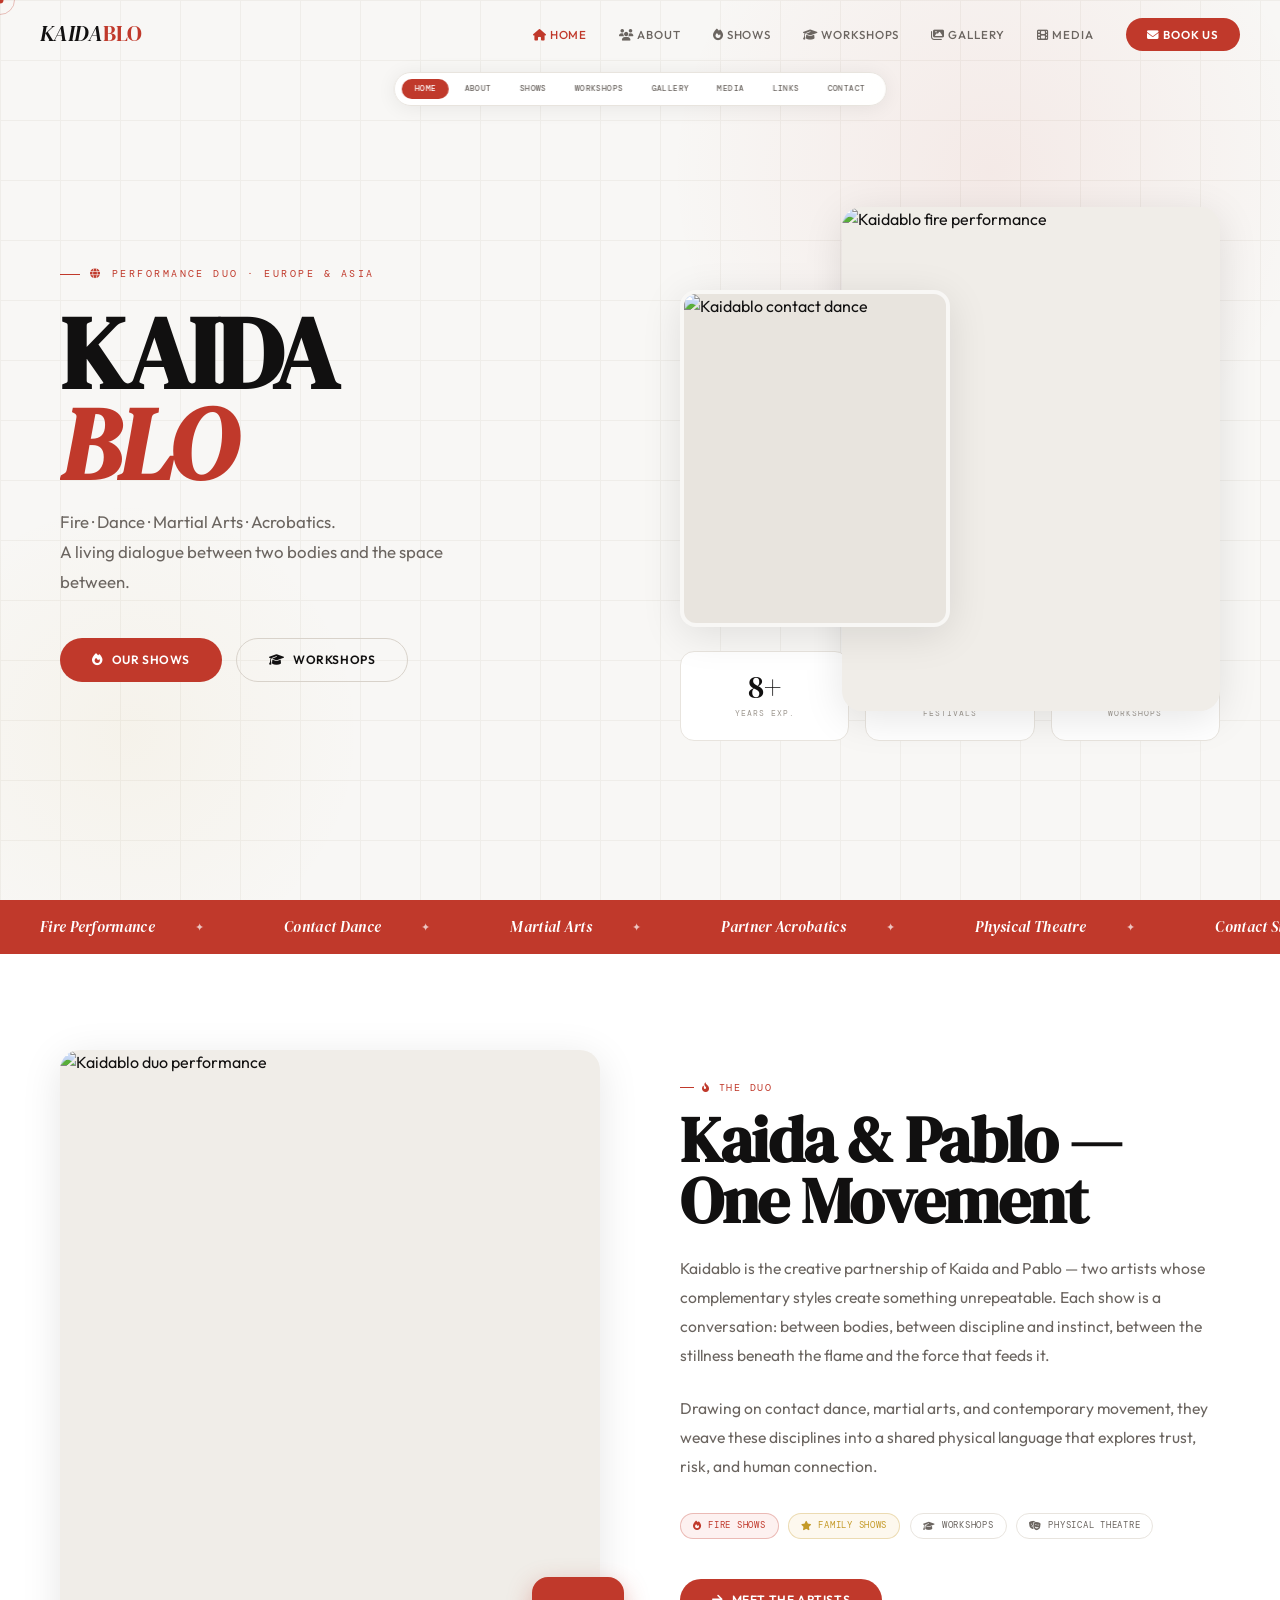
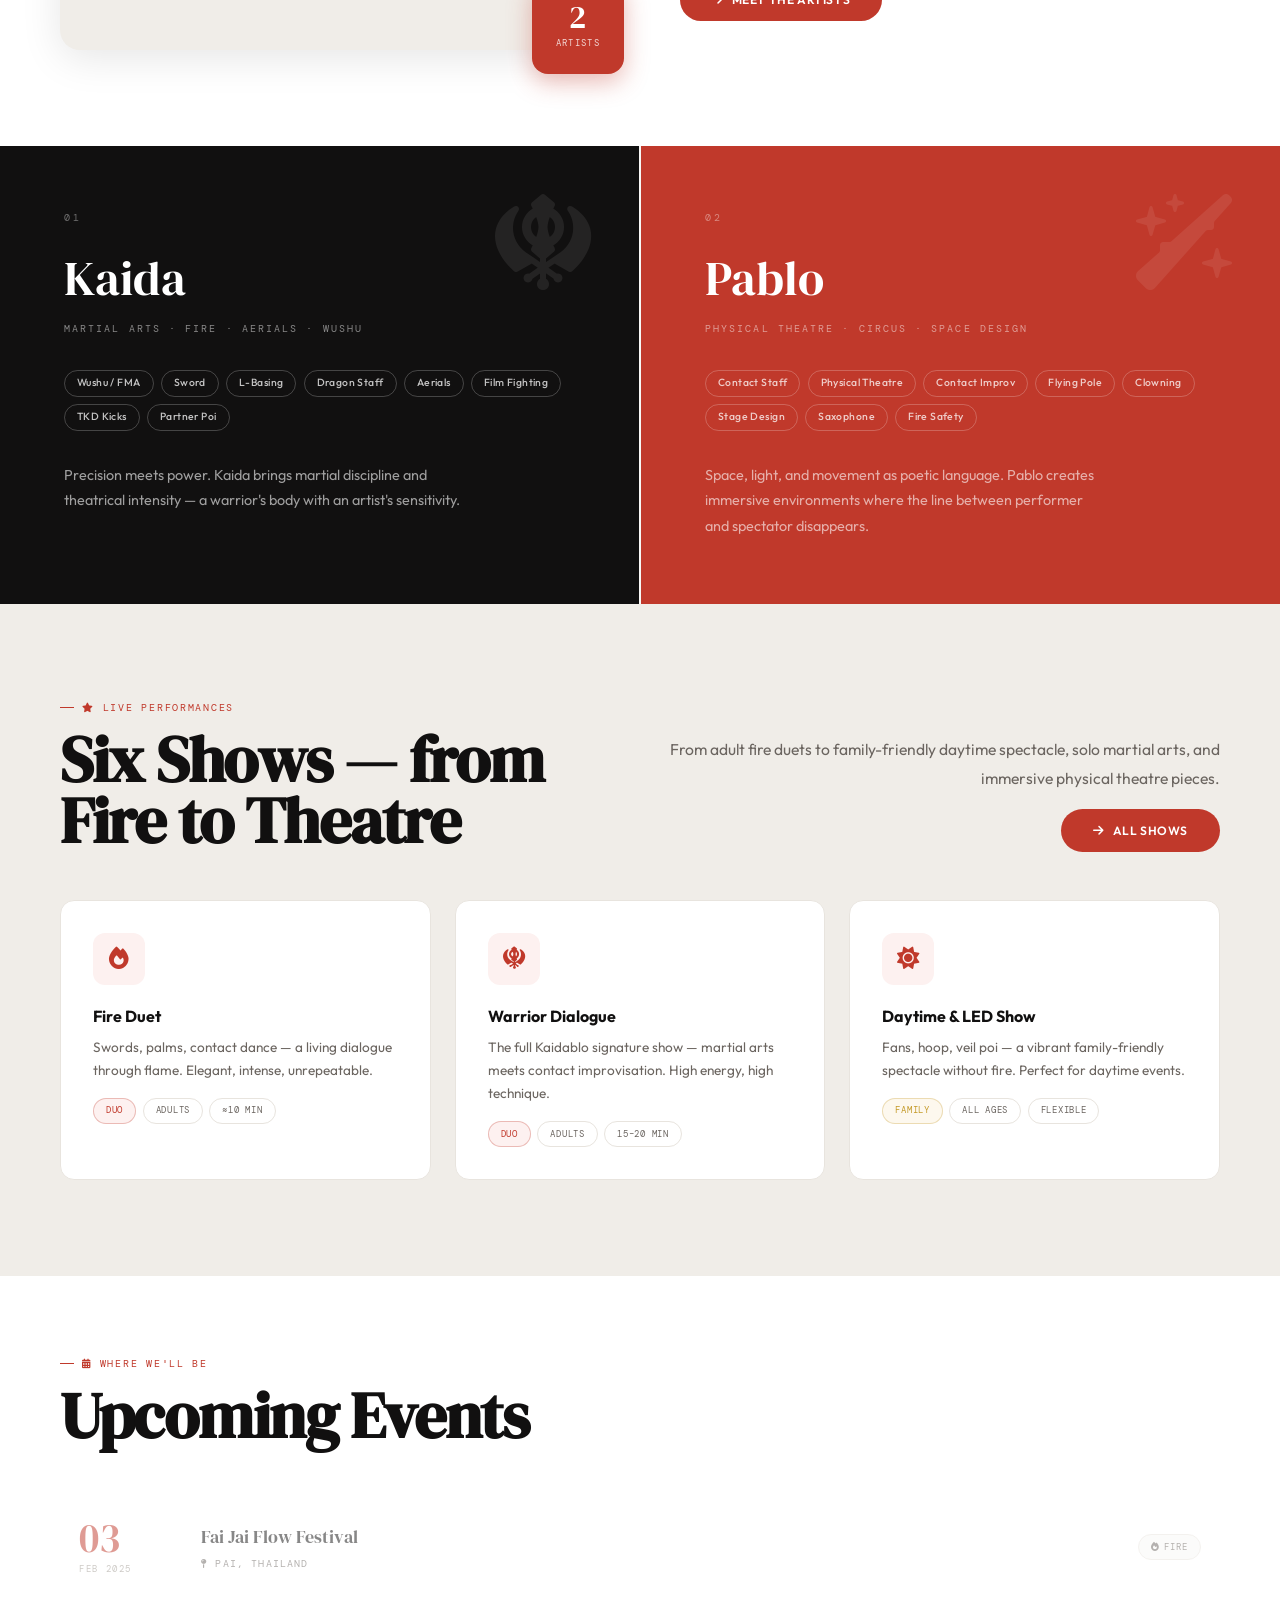
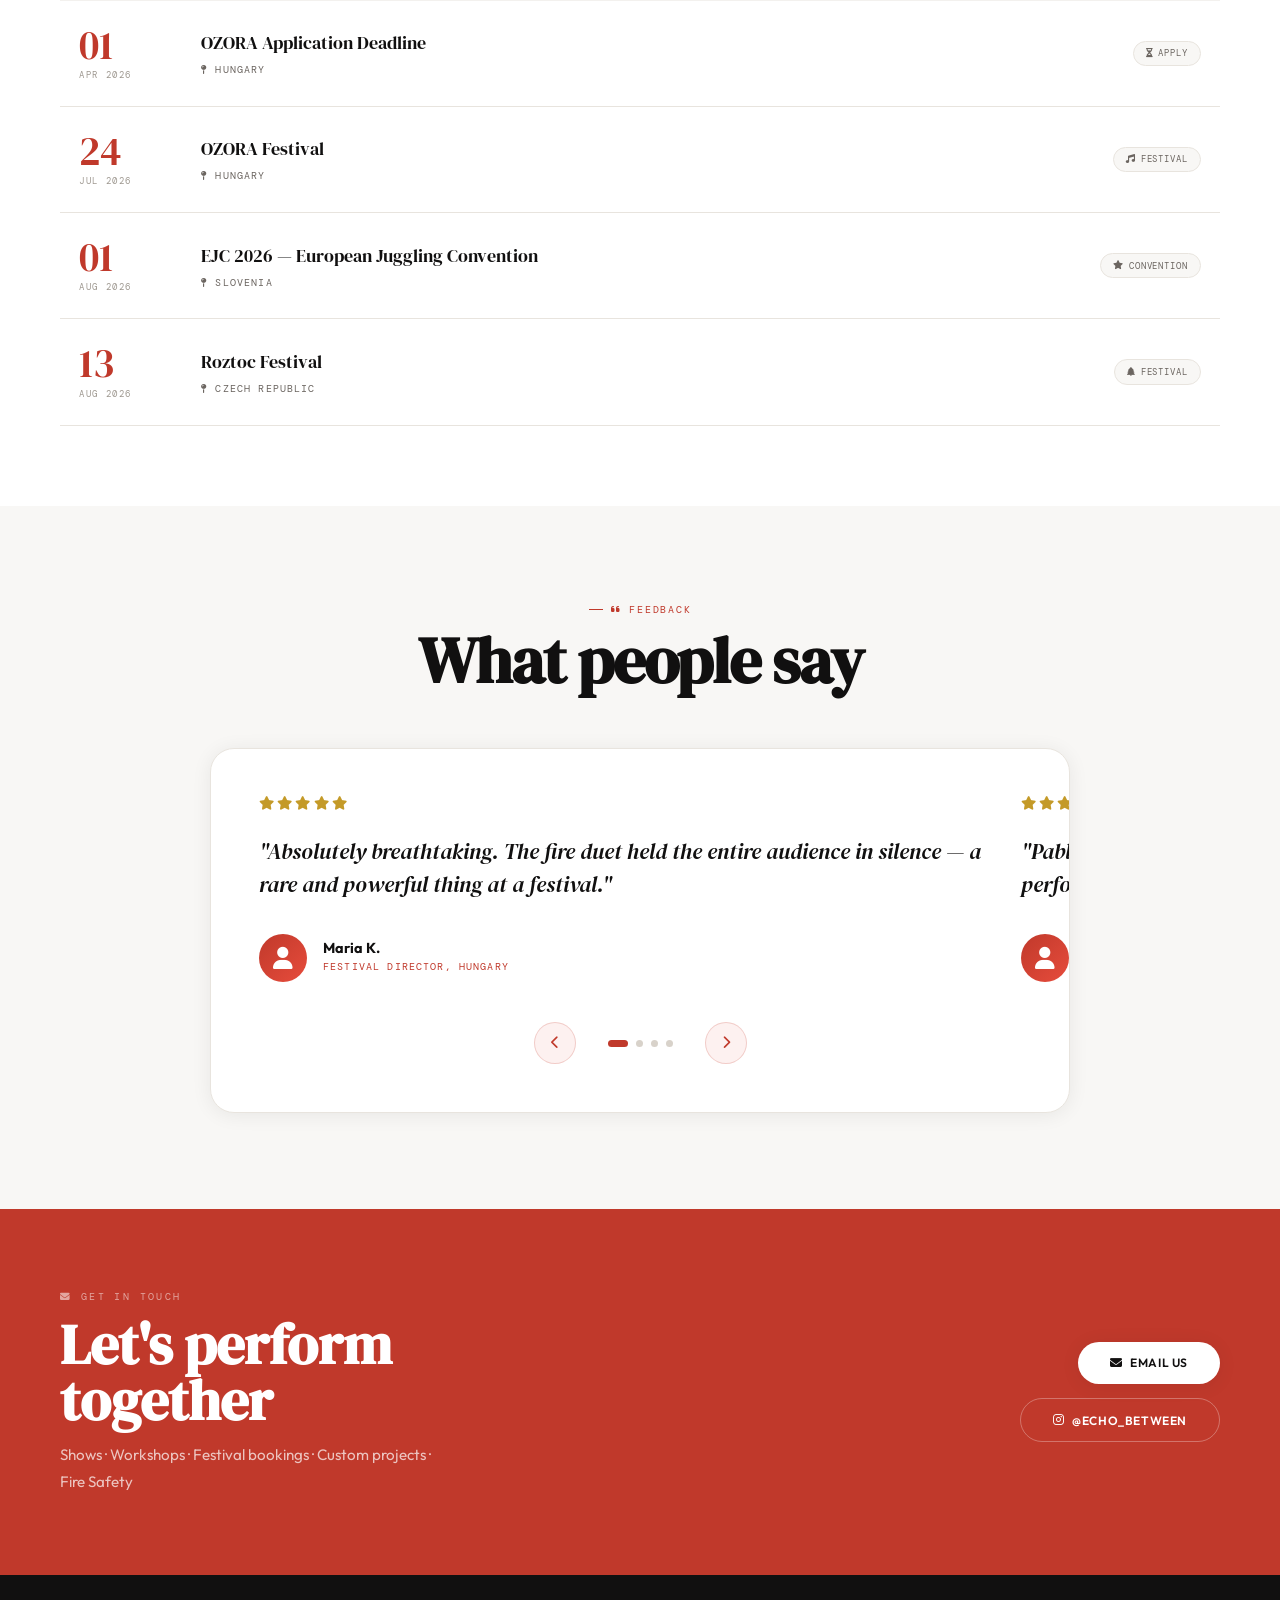
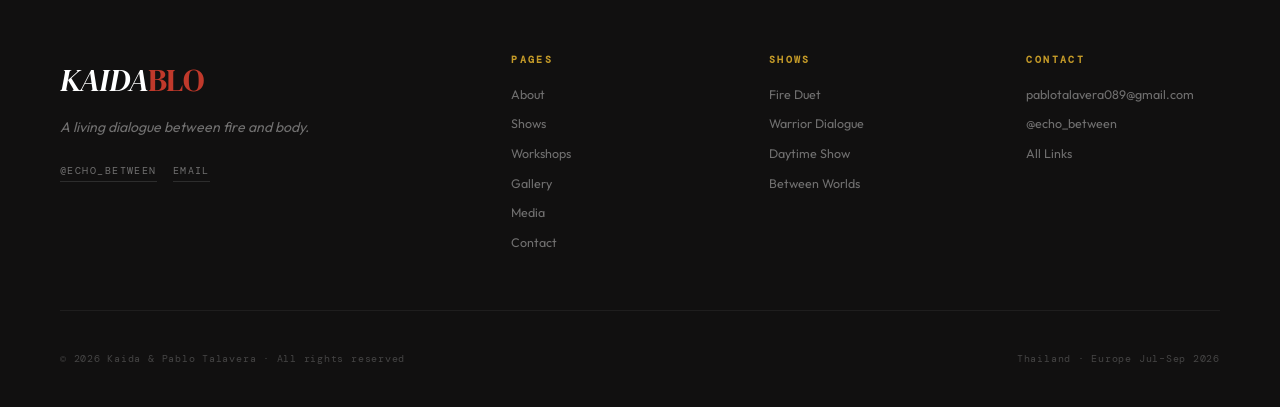
==== commit 3c95513e: "Rename kaidablo-duo.html to index.html" ====
--- a/index.html
+++ b/index.html
@@ -1,19 +1,1625 @@
 <!DOCTYPE html>
 <html lang="en">
 <head>
-  <meta charset="UTF-8" />
-  <meta name="viewport" content="width=device-width, initial-scale=1.0" />
-  <meta name="description" content="Pablo & Kaida — duo performance, circus, movement, workshops, live visuals, and immersive events." />
-  <meta name="theme-color" content="#f7f2ea" />
-  <title>Pablo & Kaida — Duo Portfolio</title>
-  <link rel="preconnect" href="https://fonts.googleapis.com">
-  <link rel="preconnect" href="https://fonts.gstatic.com" crossorigin>
-  <link href="https://fonts.googleapis.com/css2?family=Cormorant+Garamond:wght@300;400;500;600;700&family=Inter:wght@400;500;600;700;800&display=swap" rel="stylesheet">
-  <link rel="stylesheet" href="style.css" />
+<meta charset="UTF-8"/>
+<meta name="viewport" content="width=device-width,initial-scale=1.0"/>
+<meta name="description" content="Kaidablo — Kaida & Pablo. Fire performance, martial arts, contact dance, acrobatics and workshops. Available for festivals, events and residencies worldwide."/>
+<meta property="og:title" content="Kaidablo — Kaida & Pablo Talavera"/>
+<meta property="og:description" content="Fire · Dance · Martial Arts · Acrobatics. A living dialogue between two bodies."/>
+<meta property="og:image" content="https://res.cloudinary.com/dol2caucl/image/upload/v1775277979/20260212-fof-004_bfxfoh.jpg"/>
+<title>Kaidablo — Kaida & Pablo | Fire · Dance · Acrobatics</title>
+<link href="https://fonts.googleapis.com/css2?family=Outfit:wght@200;300;400;500;600;700;800;900&family=DM+Serif+Display:ital@0;1&family=DM+Mono:wght@400;500&display=swap" rel="stylesheet"/>
+<link rel="stylesheet" href="https://cdnjs.cloudflare.com/ajax/libs/font-awesome/6.4.0/css/all.min.css"/>
+<style>
+/* ======================================================
+   KAIDABLO DUO — MODERN BRIGHT DESIGN
+   ====================================================== */
+:root{
+  --white:#ffffff;
+  --off:#F8F7F5;
+  --light:#F0EDE8;
+  --border:#E8E4DE;
+  --border2:#D8D2CA;
+  --ink:#111010;
+  --char:#2A2825;
+  --mid:#6B6560;
+  --dust:#9E9890;
+  --red:#C0392B;
+  --red2:#E74C3C;
+  --red-pale:#FDF1F0;
+  --red-pale2:#FAE5E3;
+  --gold:#C49A28;
+  --gold-pale:#FDF8EE;
+  --blue:#2980B9;
+  --green:#27AE60;
+  --tr:all .22s cubic-bezier(.16,1,.3,1);
+  --r:14px;
+  --sh:0 2px 20px rgba(0,0,0,.07);
+  --sh2:0 8px 40px rgba(0,0,0,.1);
+}
+*,*::before,*::after{margin:0;padding:0;box-sizing:border-box}
+html{scroll-behavior:smooth;-webkit-text-size-adjust:100%}
+body{font-family:'Outfit',sans-serif;background:var(--off);color:var(--ink);overflow-x:hidden;cursor:none;-webkit-font-smoothing:antialiased;line-height:1.6}
+img{display:block;max-width:100%;height:auto}
+a{text-decoration:none;color:inherit}
+button{font-family:inherit;cursor:none;border:none;transition:var(--tr)}
+h1,h2,h3,h4,h5{line-height:1.1}
+
+/* ---- CURSOR ---- */
+#cur{position:fixed;width:7px;height:7px;background:var(--red);border-radius:50%;pointer-events:none;z-index:9999;transform:translate(-50%,-50%);transition:width .2s,height .2s,background .2s}
+#cur-r{position:fixed;width:30px;height:30px;border:1.5px solid rgba(192,57,43,.3);border-radius:50%;pointer-events:none;z-index:9998;transform:translate(-50%,-50%);transition:width .3s,height .3s,border-color .3s}
+
+/* ---- NAVBAR ---- */
+#mnav{position:fixed;top:0;left:0;right:0;z-index:500;padding:1rem 2.5rem;display:flex;justify-content:space-between;align-items:center;transition:background .4s,box-shadow .4s;background:transparent}
+#mnav.scrolled{background:rgba(255,255,255,.96);backdrop-filter:blur(16px);box-shadow:0 1px 0 var(--border)}
+.nav-brand{font-family:'DM Serif Display',serif;font-size:1.4rem;letter-spacing:-.01em;color:var(--ink);font-style:italic}
+.nav-brand em{font-style:normal;color:var(--red)}
+.nav-links{display:flex;gap:2rem;list-style:none;align-items:center}
+.nav-links a{font-size:.72rem;letter-spacing:.08em;font-weight:500;text-transform:uppercase;color:var(--mid);transition:color .2s;cursor:none}
+.nav-links a:hover{color:var(--ink)}
+.nav-links a.act{color:var(--red)}
+.nav-cta{background:var(--red);color:#fff!important;padding:.55rem 1.3rem;border-radius:999px;font-weight:600!important;transition:var(--tr)!important}
+.nav-cta:hover{background:var(--char)!important;transform:translateY(-1px)}
+.menu-toggle{display:none;background:none;border:none;color:var(--ink);font-size:1.3rem;cursor:none;padding:.4rem;width:44px;height:44px;align-items:center;justify-content:center}
+
+/* mobile slide-in nav */
+.mobile-nav{position:fixed;top:0;right:-100%;width:300px;height:100vh;background:#fff;border-left:1px solid var(--border);z-index:600;transition:right .35s cubic-bezier(.16,1,.3,1);overflow-y:auto;padding-top:5rem;box-shadow:var(--sh2)}
+.mobile-nav.open{right:0}
+.mobile-nav a,.mobile-nav button{display:flex;align-items:center;gap:.8rem;width:100%;padding:1.1rem 2rem;color:var(--char);border:none;background:none;text-align:left;font-size:.9rem;font-weight:500;border-bottom:1px solid var(--border);transition:var(--tr);cursor:none;font-family:inherit}
+.mobile-nav a:hover,.mobile-nav button:hover{background:var(--red-pale);color:var(--red);padding-left:2.4rem}
+.mobile-close{position:absolute;top:1rem;right:1.5rem;background:none;border:none;color:var(--mid);font-size:1.2rem;cursor:none;padding:.5rem;width:44px;height:44px;display:flex;align-items:center;justify-content:center}
+
+/* pill nav */
+#pnav{position:fixed;top:4.5rem;left:50%;transform:translateX(-50%);z-index:480;background:rgba(255,255,255,.95);backdrop-filter:blur(16px);border:1px solid var(--border);border-radius:999px;padding:.35rem .45rem;display:flex;gap:.15rem;box-shadow:var(--sh)}
+.pb{font-family:'DM Mono',monospace;font-size:.52rem;letter-spacing:.05em;text-transform:uppercase;color:var(--mid);padding:.3rem .8rem;border-radius:999px;border:none;background:transparent;cursor:none;white-space:nowrap;font-weight:500;transition:var(--tr)}
+.pb:hover{color:var(--ink);background:var(--light)}
+.pb.on{background:var(--red);color:#fff}
+
+/* ---- PAGES ---- */
+.pg{display:none}
+.pg.on{display:block;animation:pgIn .45s cubic-bezier(.16,1,.3,1) forwards}
+@keyframes pgIn{from{opacity:0;transform:translateY(10px)}to{opacity:1;transform:none}}
+
+/* ---- REVEAL ---- */
+.rv{opacity:0;transform:translateY(18px);transition:opacity .7s ease,transform .7s cubic-bezier(.16,1,.3,1)}
+.rv.in{opacity:1;transform:none}
+.d1{transition-delay:.15s}.d2{transition-delay:.25s}.d3{transition-delay:.35s}.d4{transition-delay:.45s}.d5{transition-delay:.55s}
+
+/* ---- SHARED UTILS ---- */
+.wrap{max-width:1240px;margin:0 auto;padding:0 2.5rem}
+.sec{padding:6rem 0}
+.sec-sm{padding:4rem 0}
+.sec-dark{background:var(--ink);color:#fff}
+.sec-light{background:var(--light)}
+.sec-white{background:#fff}
+.sec-red{background:var(--red)}
+.chip{display:inline-flex;align-items:center;gap:.4rem;font-family:'DM Mono',monospace;font-size:.58rem;letter-spacing:.08em;text-transform:uppercase;border:1px solid var(--border);color:var(--mid);padding:.28rem .75rem;border-radius:999px;background:#fff}
+.chip-red{border-color:rgba(192,57,43,.3);color:var(--red);background:var(--red-pale)}
+.chip-gold{border-color:rgba(196,154,40,.3);color:var(--gold);background:var(--gold-pale)}
+.chip-dark{border-color:rgba(42,40,37,.25);color:var(--char);background:var(--light)}
+.label{font-family:'DM Mono',monospace;font-size:.6rem;letter-spacing:.18em;text-transform:uppercase;color:var(--red);margin-bottom:.9rem;display:flex;align-items:center;gap:.5rem}
+.label::before{content:'';display:block;width:14px;height:1px;background:var(--red)}
+.h-xl{font-family:'DM Serif Display',serif;font-size:clamp(3.5rem,7vw,7rem);line-height:.9;letter-spacing:-.02em;color:var(--ink)}
+.h-xl em{font-style:italic;color:var(--red)}
+.h-lg{font-family:'DM Serif Display',serif;font-size:clamp(2.2rem,5vw,4rem);line-height:.95;letter-spacing:-.02em;color:var(--ink)}
+.h-lg em{font-style:italic;color:var(--red)}
+.h-md{font-family:'DM Serif Display',serif;font-size:clamp(1.6rem,3vw,2.5rem);line-height:1.1;color:var(--ink)}
+.h-sm{font-family:'DM Serif Display',serif;font-size:1.2rem;line-height:1.2;color:var(--ink)}
+.body{font-size:.98rem;line-height:1.85;color:var(--mid);font-weight:400}
+.body-sm{font-size:.85rem;line-height:1.75;color:var(--mid)}
+.invert .h-xl,.invert .h-lg,.invert .h-md,.invert .h-sm{color:#fff}
+.invert .body,.invert .body-sm{color:rgba(255,255,255,.65)}
+.invert .label{color:rgba(255,255,255,.5)}
+.invert .label::before{background:rgba(255,255,255,.5)}
+
+/* BUTTONS */
+.btn{display:inline-flex;align-items:center;gap:.5rem;font-size:.75rem;font-weight:600;letter-spacing:.05em;text-transform:uppercase;padding:.85rem 2rem;border-radius:999px;border:none;cursor:none;transition:var(--tr);white-space:nowrap}
+.btn-red{background:var(--red);color:#fff}
+.btn-red:hover{background:#A93226;transform:translateY(-2px);box-shadow:0 4px 20px rgba(192,57,43,.3)}
+.btn-white{background:#fff;color:var(--ink);box-shadow:var(--sh)}
+.btn-white:hover{transform:translateY(-2px);box-shadow:var(--sh2)}
+.btn-outline{background:transparent;color:var(--ink);border:1.5px solid var(--border2)}
+.btn-outline:hover{border-color:var(--ink);transform:translateY(-2px)}
+.btn-outline-red{background:transparent;color:var(--red);border:1.5px solid rgba(192,57,43,.35)}
+.btn-outline-red:hover{background:var(--red-pale2);border-color:var(--red)}
+.btn-outline-white{background:transparent;color:#fff;border:1.5px solid rgba(255,255,255,.3)}
+.btn-outline-white:hover{background:rgba(255,255,255,.1);border-color:rgba(255,255,255,.6)}
+
+/* ============================================================
+   HOME PAGE
+   ============================================================ */
+#hero{min-height:100vh;background:var(--off);display:flex;align-items:center;position:relative;overflow:hidden;padding-top:8rem}
+.hero-grid-bg{position:absolute;inset:0;background-image:linear-gradient(var(--border) 1px,transparent 1px),linear-gradient(90deg,var(--border) 1px,transparent 1px);background-size:60px 60px;opacity:.5}
+.hero-accent{position:absolute;top:-20%;right:-5%;width:55%;aspect-ratio:1;background:radial-gradient(circle,rgba(192,57,43,.07) 0%,transparent 65%);pointer-events:none}
+.hero-accent2{position:absolute;bottom:-10%;left:-10%;width:40%;aspect-ratio:1;background:radial-gradient(circle,rgba(196,154,40,.05) 0%,transparent 65%);pointer-events:none}
+.hero-inner{position:relative;z-index:2;display:grid;grid-template-columns:1fr 1fr;gap:5rem;align-items:center;width:100%;max-width:1240px;margin:0 auto;padding:0 2.5rem 5rem}
+.hero-tag{font-family:'DM Mono',monospace;font-size:.62rem;letter-spacing:.25em;text-transform:uppercase;color:var(--red);display:flex;align-items:center;gap:.6rem;margin-bottom:1.6rem;opacity:0;animation:slIn .7s .2s forwards}
+.hero-tag::before{content:'';display:block;width:20px;height:1px;background:var(--red)}
+.hero-title{font-family:'DM Serif Display',serif;font-size:clamp(4rem,8vw,7.5rem);line-height:.88;letter-spacing:-.03em;color:var(--ink);overflow:hidden;margin-bottom:1.2rem}
+.hero-title span{display:block;opacity:0;animation:slIn .9s forwards}
+.hero-title span:nth-child(1){animation-delay:.3s}
+.hero-title span:nth-child(2){animation-delay:.42s;color:var(--red);font-style:italic}
+.hero-sub{font-size:1.05rem;line-height:1.8;color:var(--mid);max-width:400px;opacity:0;animation:slIn .8s .7s forwards;margin-bottom:2.5rem}
+.hero-btns{display:flex;gap:.9rem;flex-wrap:wrap;opacity:0;animation:fdI .8s 1s forwards}
+.hero-right{display:flex;flex-direction:column;gap:1.5rem;opacity:0;animation:fdI .9s .55s forwards}
+.hero-img-pair{position:relative;height:420px}
+.hero-img-main{position:absolute;right:0;top:0;width:70%;aspect-ratio:.75;border-radius:20px;overflow:hidden;box-shadow:var(--sh2);background:var(--light)}
+.hero-img-main img{width:100%;height:100%;object-fit:cover}
+.hero-img-sub{position:absolute;left:0;bottom:0;width:50%;aspect-ratio:.8;border-radius:16px;overflow:hidden;box-shadow:var(--sh2);background:var(--border);border:4px solid var(--off)}
+.hero-img-sub img{width:100%;height:100%;object-fit:cover}
+.hero-img-placeholder{width:100%;height:100%;display:flex;flex-direction:column;align-items:center;justify-content:center;gap:.8rem;color:var(--dust)}
+.hero-img-placeholder .ph-ico{font-size:2.5rem;opacity:.25}
+.hero-img-placeholder .ph-label{font-family:'DM Mono',monospace;font-size:.6rem;letter-spacing:.15em;text-transform:uppercase;opacity:.5}
+.hero-stats{display:grid;grid-template-columns:repeat(3,1fr);gap:1rem}
+.hstat{background:#fff;border-radius:var(--r);padding:1.2rem;border:1px solid var(--border);text-align:center}
+.hstat-n{font-family:'DM Serif Display',serif;font-size:2rem;color:var(--ink);line-height:1}
+.hstat-l{font-family:'DM Mono',monospace;font-size:.52rem;letter-spacing:.12em;text-transform:uppercase;color:var(--dust);margin-top:.25rem}
+@keyframes slIn{from{opacity:0;transform:translateY(24px)}to{opacity:1;transform:none}}
+@keyframes fdI{from{opacity:0}to{opacity:1}}
+
+/* INTRO MARQUEE STRIP */
+.marquee-strip{background:var(--red);padding:.9rem 0;overflow:hidden;white-space:nowrap}
+.marquee-inner{display:inline-flex;gap:0;animation:marquee 22s linear infinite}
+.marquee-item{font-family:'DM Serif Display',serif;font-size:.95rem;color:#fff;padding:0 2.5rem;display:inline-flex;align-items:center;gap:2.5rem;letter-spacing:.02em;font-style:italic}
+.marquee-item::after{content:'✦';font-style:normal;font-family:'Outfit',sans-serif;font-size:.7rem;opacity:.7}
+@keyframes marquee{0%{transform:translateX(0)}100%{transform:translateX(-50%)}}
+
+/* HOME ABOUT STRIP */
+.about-strip-home{padding:6rem 0;background:#fff}
+.about-home-grid{display:grid;grid-template-columns:1fr 1fr;gap:5rem;align-items:center}
+.about-home-imgs{position:relative;aspect-ratio:1.1}
+.ahi-main{border-radius:20px;overflow:hidden;aspect-ratio:.9;box-shadow:var(--sh2);background:var(--light)}
+.ahi-main img{width:100%;height:100%;object-fit:cover}
+.ahi-badge{position:absolute;bottom:-1.5rem;right:-1.5rem;background:var(--red);color:#fff;padding:1.5rem;border-radius:16px;text-align:center;box-shadow:0 8px 24px rgba(192,57,43,.35)}
+.ahi-badge-n{font-family:'DM Serif Display',serif;font-size:2rem;line-height:1}
+.ahi-badge-l{font-family:'DM Mono',monospace;font-size:.55rem;letter-spacing:.15em;text-transform:uppercase;opacity:.8;margin-top:.2rem}
+
+/* HOME SHOWS PREVIEW */
+.shows-preview{display:grid;grid-template-columns:repeat(3,1fr);gap:1.5rem;margin-top:3rem}
+.sp-card{background:#fff;border-radius:var(--r);border:1px solid var(--border);padding:2rem;transition:var(--tr);cursor:none}
+.sp-card:hover{transform:translateY(-5px);box-shadow:var(--sh2);border-color:rgba(192,57,43,.2)}
+.sp-card-ico{width:52px;height:52px;border-radius:12px;background:var(--red-pale);display:flex;align-items:center;justify-content:center;color:var(--red);font-size:1.4rem;margin-bottom:1.2rem}
+.sp-title{font-weight:700;font-size:1rem;margin-bottom:.4rem;color:var(--ink)}
+.sp-desc{font-size:.85rem;color:var(--mid);line-height:1.7;margin-bottom:1rem}
+
+/* ARTIST PROFILES SECTION (home) */
+.artist-pair{display:grid;grid-template-columns:1fr 1fr;gap:2px}
+.ap-card{padding:4rem;position:relative;overflow:hidden;transition:var(--tr)}
+.ap-card.k{background:var(--ink);color:#fff}
+.ap-card.p{background:var(--red);color:#fff}
+.ap-card:hover.k{background:#1e1c1a}
+.ap-card:hover.p{background:#A93226}
+.ap-sym{position:absolute;right:3rem;top:3rem;opacity:.08;font-size:6rem;line-height:1}
+.ap-num{font-family:'DM Mono',monospace;font-size:.65rem;letter-spacing:.3em;color:rgba(255,255,255,.4);margin-bottom:.8rem}
+.ap-name{font-family:'DM Serif Display',serif;font-size:3rem;color:#fff;margin-bottom:.3rem}
+.ap-role{font-family:'DM Mono',monospace;font-size:.65rem;letter-spacing:.2em;text-transform:uppercase;color:rgba(255,255,255,.5);margin-bottom:2rem}
+.ap-skills{display:flex;flex-wrap:wrap;gap:.45rem;margin-bottom:2rem}
+.ap-skill{font-size:.65rem;font-weight:500;padding:.25rem .75rem;border:1px solid rgba(255,255,255,.22);color:rgba(255,255,255,.75);border-radius:999px;letter-spacing:.04em;transition:var(--tr)}
+.ap-skill:hover{border-color:rgba(255,255,255,.5);color:#fff}
+.ap-desc{font-size:.9rem;line-height:1.8;color:rgba(255,255,255,.6);max-width:400px}
+
+/* ============================================================
+   ABOUT PAGE
+   ============================================================ */
+.about-hero{background:var(--off);padding:9rem 0 5rem;position:relative;overflow:hidden}
+.about-hero::after{content:'';position:absolute;bottom:0;left:0;right:0;height:1px;background:var(--border)}
+.about-hero-grid{display:grid;grid-template-columns:1fr 1fr;gap:6rem;align-items:end}
+.about-hero-quote{font-family:'DM Serif Display',serif;font-size:clamp(1.4rem,3vw,2.2rem);font-style:italic;line-height:1.45;color:var(--ink);padding-left:1.5rem;border-left:2px solid var(--red)}
+
+/* Artist Profile Deep Sections */
+.artist-deep{padding:6rem 0}
+.artist-deep:nth-child(odd){background:#fff}
+.ad-grid{display:grid;grid-template-columns:1fr 1fr;gap:5rem;align-items:start}
+.ad-img-stack{position:relative}
+.ad-img-main{border-radius:20px;overflow:hidden;aspect-ratio:.82;box-shadow:var(--sh2);background:var(--light)}
+.ad-img-main img{width:100%;height:100%;object-fit:cover}
+.ad-img-secondary{position:absolute;bottom:-2rem;right:-2rem;width:45%;aspect-ratio:.9;border-radius:14px;overflow:hidden;box-shadow:var(--sh2);border:4px solid #fff;background:var(--border)}
+.ad-img-secondary img{width:100%;height:100%;object-fit:cover}
+.ad-num{font-family:'DM Serif Display',serif;font-size:6rem;color:var(--border);line-height:.8;margin-bottom:.5rem;letter-spacing:-.04em}
+.ad-name{font-family:'DM Serif Display',serif;font-size:3.5rem;color:var(--ink);margin-bottom:.25rem}
+.ad-discipline{font-family:'DM Mono',monospace;font-size:.65rem;letter-spacing:.3em;text-transform:uppercase;color:var(--red);margin-bottom:1.8rem}
+.skills-cloud{display:flex;flex-wrap:wrap;gap:.5rem;margin-bottom:2rem}
+.sk{font-size:.72rem;font-weight:500;padding:.3rem .85rem;border:1px solid var(--border);color:var(--char);border-radius:8px;background:#fff;transition:var(--tr)}
+.sk:hover{border-color:var(--red);color:var(--red)}
+.sk.hot{border-color:rgba(192,57,43,.3);color:var(--red);background:var(--red-pale)}
+.sk.warm{border-color:rgba(196,154,40,.3);color:var(--gold);background:var(--gold-pale)}
+
+/* Gallery within artist sections */
+.artist-mini-gallery{display:grid;grid-template-columns:repeat(3,1fr);gap:.8rem;margin-top:1.5rem}
+.amg-item{border-radius:10px;overflow:hidden;aspect-ratio:1;background:var(--light);cursor:pointer;transition:var(--tr)}
+.amg-item:hover{transform:scale(1.03)}
+.amg-item img{width:100%;height:100%;object-fit:cover}
+.amg-placeholder{width:100%;height:100%;display:flex;align-items:center;justify-content:center;flex-direction:column;gap:.5rem;color:var(--dust)}
+.amg-placeholder i{font-size:1.4rem;opacity:.3}
+.amg-placeholder span{font-family:'DM Mono',monospace;font-size:.5rem;letter-spacing:.12em;opacity:.4;text-transform:uppercase}
+
+/* SHARED CONCEPT */
+.concept-dark{background:var(--ink);padding:6rem 0;color:#fff}
+.concept-grid{display:grid;grid-template-columns:1fr 1fr;gap:5rem;align-items:center}
+.concept-symbols{display:grid;grid-template-columns:1fr 1fr;gap:1.2rem}
+.cs-item{background:rgba(255,255,255,.04);border:1px solid rgba(255,255,255,.07);border-radius:16px;padding:2rem;display:flex;flex-direction:column;align-items:center;justify-content:center;gap:.9rem;text-align:center;transition:var(--tr)}
+.cs-item:hover{background:rgba(255,255,255,.07);border-color:rgba(192,57,43,.4)}
+.cs-ico{color:var(--red);opacity:.8;font-size:1.8rem;line-height:1}
+.cs-label{font-family:'DM Mono',monospace;font-size:.58rem;letter-spacing:.2em;text-transform:uppercase;color:rgba(255,255,255,.4)}
+
+/* ============================================================
+   SHOWS PAGE
+   ============================================================ */
+.shows-hero{background:var(--ink);padding:9rem 0 5rem;color:#fff}
+.shows-hero-grid{display:grid;grid-template-columns:1fr 1fr;gap:5rem;align-items:end}
+.shows-filter-bar{display:flex;gap:.6rem;margin-bottom:3rem;flex-wrap:wrap}
+.f-btn{font-family:'DM Mono',monospace;font-size:.6rem;letter-spacing:.12em;text-transform:uppercase;padding:.5rem 1.2rem;border-radius:999px;border:1px solid var(--border);color:var(--mid);background:#fff;cursor:none;transition:var(--tr);font-weight:500}
+.f-btn:hover,.f-btn.on{background:var(--red);color:#fff;border-color:var(--red)}
+
+/* Shows list rows */
+.shows-list{display:flex;flex-direction:column;gap:1.5px;background:var(--border)}
+.show-row{background:#fff;display:grid;grid-template-columns:60px 1fr auto;gap:2.5rem;padding:2.5rem;align-items:start;transition:var(--tr);cursor:none}
+.show-row:hover{background:var(--red-pale);z-index:1}
+.show-row-num{font-family:'DM Serif Display',serif;font-size:2rem;color:var(--border2);line-height:1}
+.show-row-body{}
+.show-row-title{font-family:'DM Serif Display',serif;font-size:1.5rem;color:var(--ink);margin-bottom:.4rem}
+.show-row-type{font-family:'DM Mono',monospace;font-size:.6rem;letter-spacing:.18em;text-transform:uppercase;color:var(--red);margin-bottom:.9rem}
+.show-row-desc{font-size:.88rem;line-height:1.75;color:var(--mid);margin-bottom:1rem;max-width:580px}
+.show-row-tags{display:flex;flex-wrap:wrap;gap:.4rem}
+.show-row-meta{min-width:160px;display:flex;flex-direction:column;gap:.6rem;padding-top:.3rem}
+.srm-item{display:flex;flex-direction:column;gap:.2rem}
+.srm-label{font-family:'DM Mono',monospace;font-size:.55rem;letter-spacing:.18em;text-transform:uppercase;color:var(--dust)}
+.srm-val{font-size:.82rem;color:var(--char);font-weight:500}
+
+/* modal show detail */
+.show-modal{position:fixed;inset:0;background:rgba(17,16,16,.7);backdrop-filter:blur(12px);z-index:800;display:flex;align-items:flex-start;justify-content:center;padding:5rem 1.5rem 2rem;overflow-y:auto;opacity:0;pointer-events:none;transition:opacity .3s}
+.show-modal.open{opacity:1;pointer-events:all}
+.sm-box{background:#fff;border-radius:24px;max-width:800px;width:100%;overflow:hidden;transform:translateY(20px);transition:transform .38s cubic-bezier(.16,1,.3,1);box-shadow:0 32px 80px rgba(0,0,0,.2)}
+.show-modal.open .sm-box{transform:none}
+.sm-head{background:var(--red);color:#fff;padding:3rem;position:relative}
+.sm-close{position:absolute;top:1.5rem;right:1.5rem;background:rgba(255,255,255,.15);border:none;color:#fff;width:38px;height:38px;border-radius:50%;cursor:none;display:flex;align-items:center;justify-content:center;transition:var(--tr)}
+.sm-close:hover{background:rgba(255,255,255,.25)}
+.sm-title{font-family:'DM Serif Display',serif;font-size:2rem;margin-bottom:.4rem}
+.sm-type{font-family:'DM Mono',monospace;font-size:.65rem;letter-spacing:.18em;text-transform:uppercase;color:rgba(255,255,255,.6)}
+.sm-body{padding:2.5rem}
+.sm-section-title{font-family:'DM Mono',monospace;font-size:.6rem;letter-spacing:.22em;text-transform:uppercase;color:var(--dust);margin-bottom:.9rem;padding-bottom:.7rem;border-bottom:1px solid var(--border)}
+.sm-body p{font-size:.95rem;line-height:1.85;color:var(--mid);margin-bottom:1.2rem}
+.sm-body ul{padding-left:1.3rem;margin-bottom:1.2rem}
+.sm-body ul li{font-size:.9rem;line-height:1.8;color:var(--mid);margin-bottom:.35rem}
+.sm-specs{display:grid;grid-template-columns:1fr 1fr;gap:1rem;margin:1.5rem 0}
+.sm-spec-item{}
+.sm-spec-key{font-family:'DM Mono',monospace;font-size:.58rem;letter-spacing:.15em;text-transform:uppercase;color:var(--red);margin-bottom:.25rem}
+.sm-spec-val{font-size:.9rem;color:var(--char);font-weight:500}
+
+/* ============================================================
+   WORKSHOPS PAGE
+   ============================================================ */
+.ws-hero{background:var(--off);padding:9rem 0 5rem}
+.ws-hero-grid{display:grid;grid-template-columns:1fr 1fr;gap:5rem;align-items:end}
+.ws-grid{display:grid;grid-template-columns:repeat(auto-fill,minmax(340px,1fr));gap:1.5rem}
+.wcard{background:#fff;border:1px solid var(--border);border-radius:var(--r);padding:2.5rem;cursor:none;transition:var(--tr);position:relative;overflow:hidden;display:flex;flex-direction:column}
+.wcard::after{content:'';position:absolute;bottom:0;left:0;right:0;height:3px;background:var(--red);transform:scaleX(0);transform-origin:left;transition:transform .35s}
+.wcard:hover{transform:translateY(-5px);box-shadow:var(--sh2);border-color:rgba(192,57,43,.2)}
+.wcard:hover::after{transform:scaleX(1)}
+.wcard-header{display:flex;justify-content:space-between;align-items:flex-start;margin-bottom:1.2rem}
+.wcard-num{font-family:'DM Serif Display',serif;font-size:2.5rem;color:var(--border);line-height:.85}
+.wcard-tags{display:flex;gap:.4rem;flex-wrap:wrap}
+.wcard-ico{font-size:1.2rem;margin-bottom:.9rem;color:var(--red);opacity:.75}
+.wcard-title{font-family:'DM Serif Display',serif;font-size:1.3rem;color:var(--ink);margin-bottom:.3rem;line-height:1.25}
+.wcard-sub{font-family:'DM Serif Display',serif;font-style:italic;font-size:.9rem;color:var(--red);margin-bottom:1rem}
+.wcard-desc{font-size:.85rem;line-height:1.75;color:var(--mid);flex:1;margin-bottom:1.4rem}
+.wcard-footer{display:flex;justify-content:space-between;align-items:center;border-top:1px solid var(--border);padding-top:1.1rem;margin-top:auto}
+.wcard-dur{font-family:'DM Mono',monospace;font-size:.58rem;letter-spacing:.12em;text-transform:uppercase;color:var(--dust)}
+.wcard-open{font-family:'DM Mono',monospace;font-size:.6rem;letter-spacing:.1em;text-transform:uppercase;color:var(--red);background:var(--red-pale);padding:.35rem .8rem;border-radius:999px;border:none;cursor:none;transition:var(--tr)}
+.wcard-open:hover{background:var(--red);color:#fff}
+
+/* workshop modal */
+.wmo{position:fixed;inset:0;background:rgba(17,16,16,.7);backdrop-filter:blur(12px);z-index:800;display:flex;align-items:flex-start;justify-content:center;padding:5rem 1.5rem 2rem;overflow-y:auto;opacity:0;pointer-events:none;transition:opacity .3s}
+.wmo.open{opacity:1;pointer-events:all}
+.wm{background:#fff;border-radius:24px;max-width:820px;width:100%;overflow:hidden;transform:translateY(20px);transition:transform .38s cubic-bezier(.16,1,.3,1);box-shadow:0 32px 80px rgba(0,0,0,.2)}
+.wmo.open .wm{transform:none}
+.wmt{background:var(--ink);color:#fff;padding:2.8rem;position:relative}
+.wmc{position:absolute;top:1.5rem;right:1.5rem;background:rgba(255,255,255,.12);border:none;color:#fff;width:38px;height:38px;border-radius:50%;cursor:none;display:flex;align-items:center;justify-content:center;transition:var(--tr)}
+.wmc:hover{background:rgba(255,255,255,.22)}
+.wm-ttl{font-family:'DM Serif Display',serif;font-size:2rem;margin-bottom:.4rem}
+.wm-sub{font-size:.9rem;color:rgba(255,255,255,.55);font-style:italic}
+.wmb{padding:2.5rem}
+.wmst{font-family:'DM Mono',monospace;font-size:.6rem;letter-spacing:.22em;text-transform:uppercase;color:var(--dust);margin-bottom:.9rem;padding-bottom:.7rem;border-bottom:1px solid var(--border)}
+.wmb p,.wmb li{font-size:.92rem;line-height:1.85;color:var(--mid)}
+.wmb ul{padding-left:1.3rem;margin-bottom:1.2rem}
+.wmb li{margin-bottom:.4rem}
+
+/* ============================================================
+   GALLERY PAGE
+   ============================================================ */
+.gal-hero{background:var(--off);padding:9rem 0 5rem}
+.gallery-filter{display:flex;gap:.6rem;margin-bottom:3rem;flex-wrap:wrap}
+.gallery-grid{display:grid;grid-template-columns:repeat(auto-fill,minmax(280px,1fr));gap:1.2rem}
+.gal-item{position:relative;border-radius:14px;overflow:hidden;background:var(--light);cursor:pointer;aspect-ratio:4/3;transition:var(--tr)}
+.gal-item:hover{transform:scale(1.02);box-shadow:var(--sh2)}
+.gal-item img{width:100%;height:100%;object-fit:cover;transition:opacity .3s}
+.gal-item:hover img{opacity:.9}
+.gal-overlay{position:absolute;bottom:0;left:0;right:0;background:linear-gradient(to top,rgba(17,16,16,.85),transparent);padding:2rem 1.2rem 1.2rem;color:#fff;font-size:.88rem}
+.gal-del{position:absolute;top:.9rem;right:.9rem;background:rgba(0,0,0,.55);border:none;color:#fff;width:34px;height:34px;border-radius:50%;cursor:none;display:flex;align-items:center;justify-content:center;opacity:0;transition:opacity .2s;font-size:.7rem}
+.gal-item:hover .gal-del{opacity:1}
+.gal-placeholder-item{display:flex;flex-direction:column;align-items:center;justify-content:center;gap:1rem;border-radius:14px;background:var(--light);border:2px dashed var(--border2);aspect-ratio:4/3}
+.gal-placeholder-item i{font-size:2rem;color:var(--dust);opacity:.4}
+.gal-placeholder-item span{font-family:'DM Mono',monospace;font-size:.58rem;letter-spacing:.12em;text-transform:uppercase;color:var(--dust);opacity:.5}
+
+/* Slideshow */
+.slideshow-wrap{position:relative;border-radius:20px;overflow:hidden;background:var(--light);aspect-ratio:16/9;box-shadow:var(--sh2)}
+.slide-frame img{width:100%;height:100%;object-fit:cover}
+.slide-frame{width:100%;height:100%}
+.slide-caption{position:absolute;bottom:1rem;left:1.2rem;background:rgba(17,16,16,.65);color:#fff;padding:.4rem .9rem;border-radius:999px;font-size:.78rem;font-family:'DM Mono',monospace}
+.slide-nav{position:absolute;top:50%;transform:translateY(-50%);background:rgba(255,255,255,.9);border:none;width:44px;height:44px;border-radius:50%;display:flex;align-items:center;justify-content:center;cursor:none;transition:var(--tr);box-shadow:var(--sh);color:var(--ink);font-size:.85rem}
+.slide-nav:first-child{left:1rem}
+.slide-nav:last-child{right:1rem}
+.slide-nav:hover{background:#fff;transform:translateY(-50%) scale(1.08)}
+.slide-empty{display:flex;align-items:center;justify-content:center;height:100%;font-family:'DM Mono',monospace;font-size:.7rem;letter-spacing:.15em;text-transform:uppercase;color:var(--dust)}
+.media-hub{display:grid;grid-template-columns:1fr 1fr;gap:2rem;margin-top:2.5rem}
+.media-block{}
+.media-block-head{margin-bottom:1.5rem}
+.media-block-title{font-family:'DM Serif Display',serif;font-size:1.4rem;color:var(--ink);margin-bottom:.4rem}
+.media-block-sub{font-size:.85rem;color:var(--mid);line-height:1.7}
+.reel-grid{display:flex;flex-direction:column;gap:1rem}
+.reel-card{background:var(--light);border-radius:14px;overflow:hidden;border:1px solid var(--border)}
+.reel-frame{width:100%;aspect-ratio:16/9;border:none;display:block}
+.reel-info{padding:1rem 1.2rem;display:flex;justify-content:space-between;align-items:center;gap:1rem}
+.reel-name{font-size:.9rem;font-weight:600;color:var(--ink)}
+.reel-source{font-family:'DM Mono',monospace;font-size:.58rem;letter-spacing:.1em;text-transform:uppercase;color:var(--dust);margin-top:.2rem}
+.mini-link{font-family:'DM Mono',monospace;font-size:.58rem;letter-spacing:.1em;text-transform:uppercase;color:var(--red);white-space:nowrap;border-bottom:1px solid rgba(192,57,43,.3);padding-bottom:.1rem;transition:var(--tr)}
+.mini-link:hover{color:#A93226}
+.media-empty{font-family:'DM Mono',monospace;font-size:.68rem;letter-spacing:.12em;text-transform:uppercase;color:var(--dust);padding:2.5rem;text-align:center;background:var(--light);border-radius:12px;border:2px dashed var(--border2);line-height:1.8}
+
+/* ============================================================
+   MEDIA / PRESS PAGE
+   ============================================================ */
+.media-page{background:var(--off);padding:9rem 0 5rem}
+.download-grid{display:grid;grid-template-columns:repeat(auto-fill,minmax(260px,1fr));gap:1.2rem}
+.download-card{background:#fff;border:1px solid var(--border);border-radius:14px;padding:1.5rem;display:flex;align-items:center;gap:1.2rem;transition:var(--tr);cursor:pointer}
+.download-card:hover{border-color:var(--red);transform:translateX(4px);box-shadow:var(--sh)}
+.download-icon{width:50px;height:50px;background:var(--red-pale);border-radius:12px;display:flex;align-items:center;justify-content:center;color:var(--red);font-size:1.3rem;flex-shrink:0}
+.download-title{font-weight:600;font-size:.9rem;color:var(--ink);margin-bottom:.25rem}
+.download-label{font-family:'DM Mono',monospace;font-size:.58rem;letter-spacing:.1em;text-transform:uppercase;color:var(--dust)}
+
+/* ============================================================
+   SCHEDULE PAGE
+   ============================================================ */
+.sched-sec{background:#fff;padding:5rem 0}
+.sched-list{display:flex;flex-direction:column}
+.sched-row{display:grid;grid-template-columns:90px 1fr auto;gap:2rem;align-items:center;padding:1.5rem 1.2rem;border-bottom:1px solid var(--border);transition:var(--tr)}
+.sched-row:hover{background:var(--off)}
+.sched-day{font-family:'DM Serif Display',serif;font-size:2.5rem;color:var(--red);line-height:1}
+.sched-month{font-family:'DM Mono',monospace;font-size:.55rem;letter-spacing:.18em;text-transform:uppercase;color:var(--dust);margin-top:.2rem}
+.sched-event{font-family:'DM Serif Display',serif;font-size:1.1rem;color:var(--ink);margin-bottom:.3rem}
+.sched-loc{font-family:'DM Mono',monospace;font-size:.6rem;letter-spacing:.12em;text-transform:uppercase;color:var(--mid)}
+.sched-badge{font-family:'DM Mono',monospace;font-size:.56rem;letter-spacing:.1em;text-transform:uppercase;border:1px solid var(--border);color:var(--mid);padding:.28rem .75rem;border-radius:999px;white-space:nowrap;display:inline-flex;align-items:center;gap:.3rem;background:var(--off)}
+.sched-row.past{opacity:.5}
+
+/* ============================================================
+   CONTACT PAGE
+   ============================================================ */
+.contact-page{padding:9rem 0 5rem;background:var(--off)}
+.contact-grid{display:grid;grid-template-columns:1fr 1.1fr;gap:4rem;align-items:start}
+.contact-info-block{margin-bottom:1.8rem;padding-bottom:1.8rem;border-bottom:1px solid var(--border)}
+.contact-info-block:last-child{border-bottom:none}
+.ci-label{font-family:'DM Mono',monospace;font-size:.6rem;letter-spacing:.22em;text-transform:uppercase;color:var(--red);margin-bottom:.45rem}
+.ci-val{font-family:'DM Serif Display',serif;font-size:1.1rem;color:var(--ink)}
+.ci-val a{color:var(--ink);transition:color .2s;cursor:none}
+.ci-val a:hover{color:var(--red)}
+.contact-form-box{background:#fff;border:1px solid var(--border);border-radius:20px;padding:2.5rem;box-shadow:var(--sh)}
+.cf-grid{display:grid;grid-template-columns:1fr 1fr;gap:1rem;margin-bottom:1rem}
+.cf-label{font-family:'DM Mono',monospace;font-size:.6rem;letter-spacing:.15em;text-transform:uppercase;color:var(--mid);display:block;margin-bottom:.4rem}
+.cf-input,.cf-select,.cf-textarea{width:100%;padding:.85rem 1rem;border:1.5px solid var(--border);border-radius:10px;background:#fff;color:var(--ink);font-family:'Outfit',sans-serif;font-size:.92rem;outline:none;transition:border-color .25s;cursor:none;-webkit-appearance:none}
+.cf-input:focus,.cf-select:focus,.cf-textarea:focus{border-color:var(--red)}
+.cf-textarea{min-height:140px;resize:vertical;margin-bottom:1rem}
+.cf-select{background-image:url("data:image/svg+xml,%3Csvg xmlns='http://www.w3.org/2000/svg' width='12' height='8' viewBox='0 0 12 8'%3E%3Cpath d='M1 1l5 5 5-5' stroke='%236B6560' stroke-width='1.5' fill='none'/%3E%3C/svg%3E");background-repeat:no-repeat;background-position:right 1rem center}
+.cf-submit{width:100%;padding:1rem;background:var(--red);color:#fff;border:none;border-radius:999px;font-family:'Outfit',sans-serif;font-size:.78rem;font-weight:700;letter-spacing:.1em;text-transform:uppercase;cursor:none;transition:var(--tr);margin-top:.5rem}
+.cf-submit:hover{background:#A93226;transform:translateY(-1px);box-shadow:0 4px 20px rgba(192,57,43,.3)}
+.cf-note{font-family:'DM Mono',monospace;font-size:.6rem;letter-spacing:.1em;text-transform:uppercase;color:var(--dust);margin-top:.7rem;text-align:center}
+.cf-success{display:none;text-align:center;padding:3rem;background:var(--off);border-radius:14px;border:1px solid var(--border)}
+.cf-success .h-md{color:var(--red);margin-bottom:.7rem}
+
+/* ============================================================
+   LINKTREE PAGE
+   ============================================================ */
+.lt-page{background:var(--off);min-height:100vh;padding:8rem 0 5rem;display:flex;align-items:center}
+.lt-inner{max-width:640px;margin:0 auto;width:100%;text-align:center;padding:0 2rem}
+.lt-avatar{width:130px;height:130px;margin:0 auto 2rem;border-radius:50%;background:linear-gradient(135deg,var(--red-pale2),var(--red-pale));display:flex;align-items:center;justify-content:center;border:3px solid rgba(192,57,43,.2);overflow:hidden;box-shadow:var(--sh)}
+.lt-avatar img{width:100%;height:100%;object-fit:cover}
+.lt-name{font-family:'DM Serif Display',serif;font-size:3rem;color:var(--ink);margin-bottom:.5rem}
+.lt-sub{font-family:'DM Mono',monospace;font-size:.65rem;letter-spacing:.28em;text-transform:uppercase;color:var(--red);margin-bottom:2rem}
+.lt-desc{font-size:.95rem;color:var(--mid);line-height:1.8;margin-bottom:3rem}
+.lt-list{display:flex;flex-direction:column;gap:1rem}
+.lk-card{background:#fff;border:1px solid var(--border);border-radius:16px;padding:1.5rem 2rem;display:flex;align-items:center;gap:1.5rem;cursor:pointer;transition:var(--tr);text-align:left}
+.lk-card:hover{border-color:var(--red);transform:translateX(6px);box-shadow:var(--sh)}
+.lk-ico{width:52px;height:52px;background:var(--red-pale);border-radius:12px;display:flex;align-items:center;justify-content:center;color:var(--red);font-size:1.3rem;flex-shrink:0}
+.lk-content h3{font-weight:700;font-size:.95rem;color:var(--ink);margin-bottom:.2rem}
+.lk-content p{font-size:.8rem;color:var(--mid)}
+.lk-arrow{margin-left:auto;color:var(--border2);font-size:.9rem;transition:var(--tr)}
+.lk-card:hover .lk-arrow{color:var(--red);transform:translateX(3px)}
+
+/* ============================================================
+   TESTIMONIALS
+   ============================================================ */
+.testi-sec{padding:6rem 0;background:var(--off)}
+.carousel{position:relative;max-width:860px;margin:0 auto;background:#fff;border:1px solid var(--border);border-radius:24px;padding:3rem;overflow:hidden;box-shadow:var(--sh)}
+.carousel-inner{display:flex;transition:transform .5s cubic-bezier(.16,1,.3,1)}
+.carousel-item{min-width:100%}
+.testimonial-quote{font-family:'DM Serif Display',serif;font-size:1.4rem;font-style:italic;color:var(--ink);line-height:1.5;margin-bottom:2rem}
+.testimonial-author{display:flex;align-items:center;gap:1rem}
+.testimonial-avatar{width:48px;height:48px;border-radius:50%;background:linear-gradient(135deg,var(--red),#E74C3C);display:flex;align-items:center;justify-content:center;color:#fff;font-size:1.4rem;flex-shrink:0;overflow:hidden}
+.testimonial-avatar img{width:100%;height:100%;object-fit:cover}
+.testimonial-info h4{font-weight:700;font-size:.9rem;color:var(--ink);margin-bottom:.15rem}
+.testimonial-info p{font-family:'DM Mono',monospace;font-size:.6rem;letter-spacing:.12em;text-transform:uppercase;color:var(--red)}
+.t-stars{display:flex;gap:.2rem;margin-bottom:1.5rem}
+.t-stars i{color:var(--gold);font-size:.85rem}
+.carousel-controls{display:flex;justify-content:center;align-items:center;gap:2rem;margin-top:2.5rem}
+.carousel-btn{width:42px;height:42px;border-radius:50%;background:var(--red-pale);border:1px solid rgba(192,57,43,.2);color:var(--red);display:flex;align-items:center;justify-content:center;cursor:none;transition:var(--tr)}
+.carousel-btn:hover{background:var(--red);color:#fff;transform:scale(1.08)}
+.carousel-dots{display:flex;gap:.5rem}
+.dot{width:7px;height:7px;border-radius:50%;background:var(--border2);cursor:none;transition:var(--tr)}
+.dot.active{background:var(--red);width:20px;border-radius:999px}
+
+/* ============================================================
+   CTA STRIP
+   ============================================================ */
+.cta-sec{background:var(--red);padding:5rem 0;color:#fff}
+.cta-inner{display:flex;justify-content:space-between;align-items:center;gap:3rem;flex-wrap:wrap}
+.cta-label{font-family:'DM Mono',monospace;font-size:.6rem;letter-spacing:.25em;text-transform:uppercase;color:rgba(255,255,255,.55);margin-bottom:.8rem}
+.cta-title{font-family:'DM Serif Display',serif;font-size:clamp(2rem,5vw,3.5rem);color:#fff;margin-bottom:.8rem;line-height:1}
+.cta-sub{font-size:.95rem;color:rgba(255,255,255,.7);max-width:380px;line-height:1.75}
+.cta-btns{display:flex;flex-direction:column;gap:.9rem;align-items:flex-end}
+
+/* ============================================================
+   FOOTER
+   ============================================================ */
+footer{background:var(--ink);padding:5rem 0 2.5rem;color:rgba(255,255,255,.5)}
+.foot-grid{display:grid;grid-template-columns:2fr 1fr 1fr 1fr;gap:4rem;padding-bottom:3rem;border-bottom:1px solid rgba(255,255,255,.06);margin-bottom:2.5rem}
+.foot-logo{font-family:'DM Serif Display',serif;font-size:2rem;color:#fff;letter-spacing:-.01em;font-style:italic;margin-bottom:.6rem}
+.foot-logo em{font-style:normal;color:var(--red)}
+.foot-tag{font-style:italic;font-size:.88rem;color:rgba(255,255,255,.4);line-height:1.65;margin-bottom:1.5rem}
+.foot-social{display:flex;gap:1rem;flex-wrap:wrap}
+.foot-social a{font-family:'DM Mono',monospace;font-size:.6rem;letter-spacing:.15em;text-transform:uppercase;color:rgba(255,255,255,.4);transition:color .2s;cursor:none;border-bottom:1px solid rgba(255,255,255,.12);padding-bottom:.15rem}
+.foot-social a:hover{color:#fff}
+.foot-col h4{font-family:'DM Mono',monospace;font-size:.6rem;letter-spacing:.25em;text-transform:uppercase;color:var(--gold);margin-bottom:1.2rem}
+.foot-col a{display:block;font-size:.78rem;color:rgba(255,255,255,.4);margin-bottom:.6rem;transition:color .2s;cursor:none}
+.foot-col a:hover{color:#fff}
+.foot-bottom{display:flex;justify-content:space-between;align-items:center;flex-wrap:wrap;gap:1rem}
+.foot-copy{font-family:'DM Mono',monospace;font-size:.6rem;letter-spacing:.08em;color:rgba(255,255,255,.22)}
+
+/* RESPONSIVE */
+@media(max-width:1000px){
+  #mnav{padding:.9rem 1.5rem}
+  .nav-links,.nav-cta{display:none}
+  .menu-toggle{display:flex}
+  .hero-inner,.about-home-grid,.artist-pair,.ad-grid,.concept-grid,.shows-hero-grid,.ws-hero-grid,.contact-grid,.cta-inner,.about-hero-grid,.foot-grid{grid-template-columns:1fr;gap:2.5rem}
+  .hero-img-pair{height:320px}
+  .hero-right{display:none}
+  .artist-pair{gap:2px}
+  .media-hub{grid-template-columns:1fr}
+  .cf-grid{grid-template-columns:1fr}
+  .sm-specs{grid-template-columns:1fr}
+  .cta-btns{align-items:flex-start}
+  .foot-grid{grid-template-columns:1fr 1fr;gap:2.5rem}
+  .foot-bottom{flex-direction:column;text-align:center}
+}
+@media(max-width:600px){
+  .wrap{padding:0 1.2rem}
+  .sec{padding:4.5rem 0}
+  .shows-preview{grid-template-columns:1fr}
+  .ws-grid{grid-template-columns:1fr}
+  #pnav{display:none}
+  .gallery-grid{grid-template-columns:1fr 1fr}
+  .shows-list{gap:1px}
+  .show-row{grid-template-columns:1fr;gap:1rem}
+  .show-row-num{display:none}
+  .foot-grid{grid-template-columns:1fr}
+  .artist-mini-gallery{grid-template-columns:1fr 1fr}
+}
+</style>
 </head>
 <body>
-  <div id="app"></div>
-  <div id="admin-root"></div>
-  <script src="main.js"></script>
+
+<div id="cur"></div><div id="cur-r"></div>
+
+<!-- ========== NAV ========== -->
+<nav id="mnav">
+  <div class="nav-brand">KAIDA<em>BLO</em></div>
+  <button class="menu-toggle" onclick="toggleMob()" title="Menu"><i class="fas fa-bars"></i></button>
+  <ul class="nav-links">
+    <li><a href="#" onclick="gp('home');return false;" id="nl-home" class="act"><i class="fas fa-house"></i> Home</a></li>
+    <li><a href="#" onclick="gp('about');return false;" id="nl-about"><i class="fas fa-users"></i> About</a></li>
+    <li><a href="#" onclick="gp('shows');return false;" id="nl-shows"><i class="fas fa-fire"></i> Shows</a></li>
+    <li><a href="#" onclick="gp('workshops');return false;" id="nl-workshops"><i class="fas fa-graduation-cap"></i> Workshops</a></li>
+    <li><a href="#" onclick="gp('gallery');return false;" id="nl-gallery"><i class="fas fa-images"></i> Gallery</a></li>
+    <li><a href="#" onclick="gp('media');return false;" id="nl-media"><i class="fas fa-film"></i> Media</a></li>
+    <li><a href="#" onclick="gp('contact');return false;" id="nl-contact" class="nav-cta"><i class="fas fa-envelope"></i> Book Us</a></li>
+  </ul>
+</nav>
+
+<div class="mobile-nav" id="mobNav">
+  <button class="mobile-close" onclick="closeMob()"><i class="fas fa-times"></i></button>
+  <a href="#" onclick="gp('home');closeMob();return false;"><i class="fas fa-house"></i> Home</a>
+  <a href="#" onclick="gp('about');closeMob();return false;"><i class="fas fa-users"></i> About</a>
+  <a href="#" onclick="gp('shows');closeMob();return false;"><i class="fas fa-fire"></i> Shows</a>
+  <a href="#" onclick="gp('workshops');closeMob();return false;"><i class="fas fa-graduation-cap"></i> Workshops</a>
+  <a href="#" onclick="gp('gallery');closeMob();return false;"><i class="fas fa-images"></i> Gallery</a>
+  <a href="#" onclick="gp('media');closeMob();return false;"><i class="fas fa-film"></i> Media</a>
+  <a href="#" onclick="gp('linktree');closeMob();return false;"><i class="fas fa-link"></i> Links</a>
+  <a href="#" onclick="gp('contact');closeMob();return false;" style="color:var(--red);font-weight:700"><i class="fas fa-envelope"></i> Book Us</a>
+</div>
+
+<div id="pnav">
+  <button class="pb on" onclick="gp('home')" id="pb-home">Home</button>
+  <button class="pb" onclick="gp('about')" id="pb-about">About</button>
+  <button class="pb" onclick="gp('shows')" id="pb-shows">Shows</button>
+  <button class="pb" onclick="gp('workshops')" id="pb-workshops">Workshops</button>
+  <button class="pb" onclick="gp('gallery')" id="pb-gallery">Gallery</button>
+  <button class="pb" onclick="gp('media')" id="pb-media">Media</button>
+  <button class="pb" onclick="gp('linktree')" id="pb-linktree">Links</button>
+  <button class="pb" onclick="gp('contact')" id="pb-contact">Contact</button>
+</div>
+
+<main id="main">
+
+<!-- ============================================================
+     HOME PAGE
+     ============================================================ -->
+<div id="pg-home" class="pg on">
+
+  <!-- HERO -->
+  <section id="hero">
+    <div class="hero-grid-bg"></div>
+    <div class="hero-accent"></div>
+    <div class="hero-accent2"></div>
+    <div class="hero-inner">
+      <div class="hero-left">
+        <div class="hero-tag"><i class="fas fa-globe"></i> Performance Duo · Europe &amp; Asia</div>
+        <h1 class="hero-title">
+          <span>KAIDA</span>
+          <span>BLO</span>
+        </h1>
+        <p class="hero-sub">Fire · Dance · Martial Arts · Acrobatics.<br>A living dialogue between two bodies and the space between.</p>
+        <div class="hero-btns">
+          <button class="btn btn-red" onclick="gp('shows')"><i class="fas fa-fire"></i> Our Shows</button>
+          <button class="btn btn-outline" onclick="gp('workshops')"><i class="fas fa-graduation-cap"></i> Workshops</button>
+        </div>
+      </div>
+      <div class="hero-right">
+        <div class="hero-img-pair">
+          <div class="hero-img-main">
+            <img src="https://res.cloudinary.com/dol2caucl/image/upload/v1775277974/20260212-fof-008_pwnhod.jpg" alt="Kaidablo fire performance" id="hero-img-main" loading="eager"/>
+          </div>
+          <div class="hero-img-sub" id="hero-img-sub-wrap">
+            <img src="https://res.cloudinary.com/dol2caucl/image/upload/v1775277977/20260212-fof-003_aer5iw.jpg" alt="Kaidablo contact dance" id="hero-img-sub" loading="eager"/>
+          </div>
+        </div>
+        <div class="hero-stats">
+          <div class="hstat"><div class="hstat-n">8+</div><div class="hstat-l">Years Exp.</div></div>
+          <div class="hstat"><div class="hstat-n">24+</div><div class="hstat-l">Festivals</div></div>
+          <div class="hstat"><div class="hstat-n">9</div><div class="hstat-l">Workshops</div></div>
+        </div>
+      </div>
+    </div>
+  </section>
+
+  <!-- MARQUEE -->
+  <div class="marquee-strip" aria-hidden="true">
+    <div class="marquee-inner">
+      <span class="marquee-item">Fire Performance</span>
+      <span class="marquee-item">Contact Dance</span>
+      <span class="marquee-item">Martial Arts</span>
+      <span class="marquee-item">Partner Acrobatics</span>
+      <span class="marquee-item">Physical Theatre</span>
+      <span class="marquee-item">Contact Staff</span>
+      <span class="marquee-item">Wushu & FMA</span>
+      <span class="marquee-item">Stage Design</span>
+      <span class="marquee-item">Fire Performance</span>
+      <span class="marquee-item">Contact Dance</span>
+      <span class="marquee-item">Martial Arts</span>
+      <span class="marquee-item">Partner Acrobatics</span>
+      <span class="marquee-item">Physical Theatre</span>
+      <span class="marquee-item">Contact Staff</span>
+      <span class="marquee-item">Wushu & FMA</span>
+      <span class="marquee-item">Stage Design</span>
+    </div>
+  </div>
+
+  <!-- ABOUT STRIP -->
+  <section class="about-strip-home">
+    <div class="wrap">
+      <div class="about-home-grid">
+        <div class="about-home-imgs rv">
+          <div class="ahi-main">
+            <img src="https://res.cloudinary.com/dol2caucl/image/upload/v1775277891/20260210-fof-030-2_agzdiu.jpg" alt="Kaidablo duo performance"/>
+          </div>
+          <div class="ahi-badge">
+            <div class="ahi-badge-n">2</div>
+            <div class="ahi-badge-l">Artists</div>
+          </div>
+        </div>
+        <div class="rv d1">
+          <div class="label"><i class="fas fa-fire-flame-curved"></i> The Duo</div>
+          <h2 class="h-lg" style="margin-bottom:1.4rem">Kaida &amp; Pablo — One Movement</h2>
+          <p class="body" style="margin-bottom:1.5rem">Kaidablo is the creative partnership of Kaida and Pablo — two artists whose complementary styles create something unrepeatable. Each show is a conversation: between bodies, between discipline and instinct, between the stillness beneath the flame and the force that feeds it.</p>
+          <p class="body" style="margin-bottom:2rem">Drawing on contact dance, martial arts, and contemporary movement, they weave these disciplines into a shared physical language that explores trust, risk, and human connection.</p>
+          <div style="display:flex;gap:.6rem;flex-wrap:wrap;margin-bottom:2.5rem">
+            <span class="chip chip-red"><i class="fas fa-fire"></i> Fire Shows</span>
+            <span class="chip chip-gold"><i class="fas fa-star"></i> Family Shows</span>
+            <span class="chip"><i class="fas fa-graduation-cap"></i> Workshops</span>
+            <span class="chip"><i class="fas fa-theater-masks"></i> Physical Theatre</span>
+          </div>
+          <button class="btn btn-red" onclick="gp('about')"><i class="fas fa-arrow-right"></i> Meet the Artists</button>
+        </div>
+      </div>
+    </div>
+  </section>
+
+  <!-- ARTISTS SPLIT -->
+  <div class="artist-pair">
+    <div class="ap-card k rv">
+      <div class="ap-sym"><i class="fas fa-khanda"></i></div>
+      <div class="ap-num">01</div>
+      <div class="ap-name">Kaida</div>
+      <div class="ap-role">Martial Arts · Fire · Aerials · Wushu</div>
+      <div class="ap-skills">
+        <span class="ap-skill">Wushu / FMA</span>
+        <span class="ap-skill">Sword</span>
+        <span class="ap-skill">L-Basing</span>
+        <span class="ap-skill">Dragon Staff</span>
+        <span class="ap-skill">Aerials</span>
+        <span class="ap-skill">Film Fighting</span>
+        <span class="ap-skill">TKD Kicks</span>
+        <span class="ap-skill">Partner Poi</span>
+      </div>
+      <p class="ap-desc">Precision meets power. Kaida brings martial discipline and theatrical intensity — a warrior's body with an artist's sensitivity.</p>
+    </div>
+    <div class="ap-card p rv d1">
+      <div class="ap-sym"><i class="fas fa-wand-sparkles"></i></div>
+      <div class="ap-num">02</div>
+      <div class="ap-name">Pablo</div>
+      <div class="ap-role">Physical Theatre · Circus · Space Design</div>
+      <div class="ap-skills">
+        <span class="ap-skill">Contact Staff</span>
+        <span class="ap-skill">Physical Theatre</span>
+        <span class="ap-skill">Contact Improv</span>
+        <span class="ap-skill">Flying Pole</span>
+        <span class="ap-skill">Clowning</span>
+        <span class="ap-skill">Stage Design</span>
+        <span class="ap-skill">Saxophone</span>
+        <span class="ap-skill">Fire Safety</span>
+      </div>
+      <p class="ap-desc">Space, light, and movement as poetic language. Pablo creates immersive environments where the line between performer and spectator disappears.</p>
+    </div>
+  </div>
+
+  <!-- SHOWS PREVIEW -->
+  <section class="sec sec-light">
+    <div class="wrap">
+      <div class="label rv"><i class="fas fa-star"></i> Live Performances</div>
+      <div style="display:grid;grid-template-columns:1fr 1fr;gap:2rem;align-items:end;margin-bottom:3rem">
+        <h2 class="h-lg rv d1">Six Shows — from Fire to Theatre</h2>
+        <div class="rv d2" style="display:flex;flex-direction:column;align-items:flex-end;gap:1rem">
+          <p class="body" style="text-align:right">From adult fire duets to family-friendly daytime spectacle, solo martial arts, and immersive physical theatre pieces.</p>
+          <button class="btn btn-red" onclick="gp('shows')"><i class="fas fa-arrow-right"></i> All Shows</button>
+        </div>
+      </div>
+      <div class="shows-preview">
+        <div class="sp-card rv d1">
+          <div class="sp-card-ico"><i class="fas fa-fire"></i></div>
+          <div class="sp-title">Fire Duet</div>
+          <div class="sp-desc">Swords, palms, contact dance — a living dialogue through flame. Elegant, intense, unrepeatable.</div>
+          <div style="display:flex;gap:.4rem;flex-wrap:wrap"><span class="chip chip-red">Duo</span><span class="chip">Adults</span><span class="chip">≈10 min</span></div>
+        </div>
+        <div class="sp-card rv d2">
+          <div class="sp-card-ico"><i class="fas fa-khanda"></i></div>
+          <div class="sp-title">Warrior Dialogue</div>
+          <div class="sp-desc">The full Kaidablo signature show — martial arts meets contact improvisation. High energy, high technique.</div>
+          <div style="display:flex;gap:.4rem;flex-wrap:wrap"><span class="chip chip-red">Duo</span><span class="chip">Adults</span><span class="chip">15–20 min</span></div>
+        </div>
+        <div class="sp-card rv d3">
+          <div class="sp-card-ico"><i class="fas fa-sun"></i></div>
+          <div class="sp-title">Daytime & LED Show</div>
+          <div class="sp-desc">Fans, hoop, veil poi — a vibrant family-friendly spectacle without fire. Perfect for daytime events.</div>
+          <div style="display:flex;gap:.4rem;flex-wrap:wrap"><span class="chip chip-gold">Family</span><span class="chip">All Ages</span><span class="chip">Flexible</span></div>
+        </div>
+      </div>
+    </div>
+  </section>
+
+  <!-- SCHEDULE PREVIEW -->
+  <section class="sched-sec sec-white">
+    <div class="wrap">
+      <div class="label rv"><i class="fas fa-calendar-alt"></i> Where We'll Be</div>
+      <h2 class="h-lg rv d1" style="margin-bottom:3rem">Upcoming Events</h2>
+      <div class="sched-list rv d2" id="sched-list"></div>
+    </div>
+  </section>
+
+  <!-- TESTIMONIALS -->
+  <section class="testi-sec">
+    <div class="wrap">
+      <div style="text-align:center;margin-bottom:3.5rem" class="rv">
+        <div class="label" style="justify-content:center"><i class="fas fa-quote-left"></i> Feedback</div>
+        <h2 class="h-lg">What people say</h2>
+      </div>
+      <div class="carousel rv d1">
+        <div class="carousel-inner" id="carouselInner"></div>
+        <div class="carousel-controls">
+          <button class="carousel-btn" onclick="prevT()"><i class="fas fa-chevron-left"></i></button>
+          <div class="carousel-dots" id="carouselDots"></div>
+          <button class="carousel-btn" onclick="nextT()"><i class="fas fa-chevron-right"></i></button>
+        </div>
+      </div>
+    </div>
+  </section>
+
+  <!-- CTA -->
+  <section class="cta-sec">
+    <div class="wrap">
+      <div class="cta-inner rv">
+        <div>
+          <div class="cta-label"><i class="fas fa-envelope"></i> Get in Touch</div>
+          <h2 class="cta-title">Let's perform<br/>together</h2>
+          <p class="cta-sub">Shows · Workshops · Festival bookings · Custom projects · Fire Safety</p>
+        </div>
+        <div class="cta-btns rv d2">
+          <a href="mailto:pablotalavera089@gmail.com"><button class="btn btn-white"><i class="fas fa-envelope"></i> Email Us</button></a>
+          <a href="https://instagram.com/echo_between" target="_blank"><button class="btn btn-outline-white"><i class="fab fa-instagram"></i> @echo_between</button></a>
+        </div>
+      </div>
+    </div>
+  </section>
+
+  <footer><div class="wrap"><div class="foot-grid">
+    <div><div class="foot-logo">KAIDA<em>BLO</em></div><p class="foot-tag">A living dialogue between fire and body.</p><div class="foot-social"><a href="https://instagram.com/echo_between" target="_blank">@echo_between</a><a href="mailto:pablotalavera089@gmail.com">Email</a></div></div>
+    <div class="foot-col"><h4>Pages</h4><a href="#" onclick="gp('about')">About</a><a href="#" onclick="gp('shows')">Shows</a><a href="#" onclick="gp('workshops')">Workshops</a><a href="#" onclick="gp('gallery')">Gallery</a><a href="#" onclick="gp('media')">Media</a><a href="#" onclick="gp('contact')">Contact</a></div>
+    <div class="foot-col"><h4>Shows</h4><a href="#" onclick="gp('shows')">Fire Duet</a><a href="#" onclick="gp('shows')">Warrior Dialogue</a><a href="#" onclick="gp('shows')">Daytime Show</a><a href="#" onclick="gp('shows')">Between Worlds</a></div>
+    <div class="foot-col"><h4>Contact</h4><a href="mailto:pablotalavera089@gmail.com">pablotalavera089@gmail.com</a><a href="https://instagram.com/echo_between" target="_blank">@echo_between</a><a href="#" onclick="gp('linktree')">All Links</a></div>
+  </div><div class="foot-bottom"><p class="foot-copy">© 2026 Kaida &amp; Pablo Talavera · All rights reserved</p><p class="foot-copy">Thailand · Europe Jul–Sep 2026</p></div></div></footer>
+</div><!-- end home -->
+
+
+<!-- ============================================================
+     ABOUT PAGE
+     ============================================================ -->
+<div id="pg-about" class="pg">
+  <div class="about-hero">
+    <div class="wrap">
+      <div class="about-hero-grid">
+        <div>
+          <div class="label rv"><i class="fas fa-users"></i> The Artists</div>
+          <h1 class="h-xl rv d1" style="margin-top:.5rem">About<br><em>Kaidablo</em></h1>
+        </div>
+        <div class="rv d2">
+          <blockquote class="about-hero-quote">"Each performance is a conversation: between bodies, between discipline and instinct, between the stillness beneath the flame and the force that feeds it."</blockquote>
+          <p class="body" style="margin-top:1.5rem">Kaidablo is the creative partnership of Kaida and Pablo. Drawing on contact dance, martial arts, and contemporary movement, they weave these disciplines into a shared physical language — exploring trust, risk, and connection as an evolving physical conversation.</p>
+        </div>
+      </div>
+    </div>
+  </div>
+
+  <!-- KAIDA DEEP -->
+  <section class="artist-deep">
+    <div class="wrap">
+      <div class="ad-grid">
+        <div class="ad-img-stack rv">
+          <div class="ad-img-main">
+            <img src="https://res.cloudinary.com/dol2caucl/image/upload/v1775277974/20260212-fof-008_pwnhod.jpg" alt="Kaida martial arts" id="kaida-about-img"/>
+          </div>
+          <div class="ad-img-secondary">
+            <img src="https://res.cloudinary.com/dol2caucl/image/upload/v1775277977/20260212-fof-003_aer5iw.jpg" alt="Kaida fire performance" id="kaida-about-img2"/>
+          </div>
+        </div>
+        <div class="rv d1">
+          <div class="ad-num">01</div>
+          <div class="ad-name">Kaida</div>
+          <div class="ad-discipline">Martial Arts · Fire · Aerials · Wushu</div>
+          <p class="body" style="margin-bottom:1.4rem">Precision meets power. Kaida brings the discipline of Wushu and Filipino Martial Arts together with fire, aerials, and contemporary movement. A warrior's body with an artist's sensitivity — sharp, intuitive, and deeply physical.</p>
+          <p class="body" style="margin-bottom:2rem">Specialising in film fighting and stage combat, Kaida creates moments of intense clarity in motion — from TKD kicks to seamless partner acrobatics. She holds the sword and the soft lift with equal mastery.</p>
+          <div class="skills-cloud" style="margin-bottom:2rem">
+            <span class="sk hot">Wushu</span><span class="sk hot">FMA</span><span class="sk hot">Sword</span>
+            <span class="sk hot">Film Fighting</span><span class="sk hot">L-Basing</span><span class="sk">Partner Poi</span>
+            <span class="sk hot">Dragon Staff</span><span class="sk">Aerials</span><span class="sk">TKD Kicks</span>
+            <span class="sk warm">Stage Combat</span><span class="sk warm">Partner Poi</span><span class="sk">Contemporary Dance</span>
+          </div>
+          <div class="label" style="margin-bottom:1rem"><i class="fas fa-fire"></i> Fire Props</div>
+          <div style="display:flex;gap:.5rem;flex-wrap:wrap;margin-bottom:2.5rem">
+            <span class="chip chip-red">Palm Torches</span><span class="chip chip-red">Dragon Staff</span>
+            <span class="chip chip-red">Sword Fire</span><span class="chip chip-red">Partner Dragon</span>
+          </div>
+          <h3 class="h-sm" style="margin-bottom:1rem;color:var(--mid)">Gallery — Kaida</h3>
+          <div class="artist-mini-gallery" id="kaida-gallery-mini"></div>
+        </div>
+      </div>
+    </div>
+  </section>
+
+  <!-- PABLO DEEP -->
+  <section class="artist-deep sec-light">
+    <div class="wrap">
+      <div class="ad-grid" style="direction:rtl">
+        <div class="ad-img-stack rv" style="direction:ltr">
+          <div class="ad-img-main">
+            <img src="https://res.cloudinary.com/dol2caucl/image/upload/v1775277891/20260210-fof-030-2_agzdiu.jpg" alt="Pablo contact staff" id="pablo-about-img"/>
+          </div>
+          <div class="ad-img-secondary" style="right:auto;left:-2rem">
+            <img src="https://res.cloudinary.com/dol2caucl/image/upload/v1775277979/20260212-fof-004_bfxfoh.jpg" alt="Pablo physical theatre" id="pablo-about-img2"/>
+          </div>
+        </div>
+        <div class="rv d1" style="direction:ltr">
+          <div class="ad-num">02</div>
+          <div class="ad-name">Pablo</div>
+          <div class="ad-discipline">Physical Theatre · Circus · Stage Design</div>
+          <p class="body" style="margin-bottom:1.4rem">Pablo Talavera is a multidisciplinary performance artist with around 8 years of professional experience. His work combines movement, space, and light to create emotionally engaging and interactive performances — bringing a poetic, physical, and sometimes absurd sensibility to everything he creates.</p>
+          <p class="body" style="margin-bottom:2rem">From building yurts at 20+ festivals to coordinating fire safety for 350+ visitors at Fai Jai 2025, from contact staff to flying pole — Pablo is as comfortable constructing the stage as inhabiting it. His solo work "Between Worlds / Dream Sand" tours internationally in German and English.</p>
+          <div class="skills-cloud" style="margin-bottom:2rem">
+            <span class="sk hot">Contact Staff</span><span class="sk hot">Physical Theatre</span>
+            <span class="sk hot">Contact Improv</span><span class="sk">Flying Pole</span>
+            <span class="sk">Clowning</span><span class="sk hot">Stage Design</span>
+            <span class="sk">Saxophone</span><span class="sk">Light Installations</span>
+            <span class="sk warm">Festival Architecture</span><span class="sk warm">Fire Safety</span>
+            <span class="sk">Sound Installation</span><span class="sk">Poetry</span>
+          </div>
+          <div style="display:flex;gap:.8rem;flex-wrap:wrap;margin-bottom:2.5rem">
+            <a href="mailto:pablotalavera089@gmail.com"><button class="btn btn-red btn-sm" style="font-size:.7rem;padding:.7rem 1.5rem"><i class="fas fa-envelope"></i> Contact Pablo</button></a>
+            <a href="https://instagram.com/echo_between" target="_blank"><button class="btn btn-outline" style="font-size:.7rem;padding:.7rem 1.5rem"><i class="fab fa-instagram"></i> @echo_between</button></a>
+          </div>
+          <h3 class="h-sm" style="margin-bottom:1rem;color:var(--mid)">Gallery — Pablo</h3>
+          <div class="artist-mini-gallery" id="pablo-gallery-mini"></div>
+        </div>
+      </div>
+    </div>
+  </section>
+
+  <!-- CONCEPT DARK -->
+  <section class="concept-dark">
+    <div class="wrap">
+      <div class="concept-grid">
+        <div class="invert">
+          <div class="label rv"><i class="fas fa-atom"></i> Philosophy</div>
+          <h2 class="h-lg rv d1" style="color:#fff;margin-top:.5rem;margin-bottom:1.8rem">The Negative<br><em style="color:var(--red)">Space</em></h2>
+          <p class="body rv d2" style="color:rgba(255,255,255,.6);margin-bottom:1.5rem">Their shows investigate how tension, proximity, and complementary movement qualities create a dialogue between two movers. The choreography plays with contrast between softness and intensity, control and surrender.</p>
+          <p class="body rv d3" style="color:rgba(255,255,255,.45);margin-bottom:2.5rem">Drawing on contact dance, martial arts, and contemporary movement, they weave these disciplines into a shared physical language — incorporating fire props and shifting physical relationships to navigate moments of attraction, resistance, and balance.</p>
+          <button class="btn btn-outline-white rv d4" onclick="gp('contact')"><i class="fas fa-envelope"></i> Work With Us</button>
+        </div>
+        <div class="concept-symbols rv d2">
+          <div class="cs-item"><div class="cs-ico"><i class="fas fa-fire-flame-curved"></i></div><div class="cs-label">Fire</div></div>
+          <div class="cs-item"><div class="cs-ico"><i class="fas fa-link"></i></div><div class="cs-label">Connection</div></div>
+          <div class="cs-item"><div class="cs-ico"><i class="fas fa-khanda"></i></div><div class="cs-label">Martial Arts</div></div>
+          <div class="cs-item"><div class="cs-ico"><i class="fas fa-person-running"></i></div><div class="cs-label">Dance</div></div>
+        </div>
+      </div>
+    </div>
+  </section>
+
+  <footer><div class="wrap"><div class="foot-grid">
+    <div><div class="foot-logo">KAIDA<em>BLO</em></div><p class="foot-tag">A living dialogue between fire and body.</p><div class="foot-social"><a href="https://instagram.com/echo_between" target="_blank">@echo_between</a></div></div>
+    <div class="foot-col"><h4>Pages</h4><a href="#" onclick="gp('about')">About</a><a href="#" onclick="gp('shows')">Shows</a><a href="#" onclick="gp('workshops')">Workshops</a><a href="#" onclick="gp('gallery')">Gallery</a><a href="#" onclick="gp('contact')">Contact</a></div>
+    <div class="foot-col"><h4>Contact</h4><a href="mailto:pablotalavera089@gmail.com">Email Pablo</a><a href="https://instagram.com/echo_between" target="_blank">Instagram</a></div>
+    <div class="foot-col"><h4>Book</h4><a href="#" onclick="gp('contact')">Book a Show</a><a href="#" onclick="gp('contact')">Book a Workshop</a></div>
+  </div><div class="foot-bottom"><p class="foot-copy">© 2026 Kaida &amp; Pablo Talavera</p></div></div></footer>
+</div><!-- end about -->
+
+
+<!-- ============================================================
+     SHOWS PAGE
+     ============================================================ -->
+<div id="pg-shows" class="pg">
+  <div class="shows-hero">
+    <div class="wrap">
+      <div class="shows-hero-grid">
+        <div class="invert">
+          <div class="label rv"><i class="fas fa-fire"></i> Live Performances</div>
+          <h1 class="h-xl rv d1" style="color:#fff;margin-top:.4rem">Our<br><em>Shows</em></h1>
+        </div>
+        <div class="invert rv d2">
+          <p class="body" style="color:rgba(255,255,255,.6);margin-bottom:2rem">Six distinct performances — spanning fire duos, solo martial arts, family-friendly spectacle, and immersive physical theatre. Every show is adapted to its space and audience.</p>
+          <div style="display:flex;gap:.5rem;flex-wrap:wrap">
+            <span style="border:1px solid rgba(255,255,255,.2);color:rgba(255,255,255,.6);font-family:'DM Mono',monospace;font-size:.58rem;letter-spacing:.12em;text-transform:uppercase;padding:.3rem .8rem;border-radius:999px">Duo</span>
+            <span style="border:1px solid rgba(255,255,255,.2);color:rgba(255,255,255,.6);font-family:'DM Mono',monospace;font-size:.58rem;letter-spacing:.12em;text-transform:uppercase;padding:.3rem .8rem;border-radius:999px">Solo</span>
+            <span style="border:1px solid rgba(255,255,255,.2);color:rgba(255,255,255,.6);font-family:'DM Mono',monospace;font-size:.58rem;letter-spacing:.12em;text-transform:uppercase;padding:.3rem .8rem;border-radius:999px">Family Friendly</span>
+            <span style="border:1px solid rgba(255,255,255,.2);color:rgba(255,255,255,.6);font-family:'DM Mono',monospace;font-size:.58rem;letter-spacing:.12em;text-transform:uppercase;padding:.3rem .8rem;border-radius:999px">Theatre</span>
+          </div>
+        </div>
+      </div>
+    </div>
+  </div>
+
+  <section class="sec sec-white">
+    <div class="wrap">
+      <div class="shows-filter-bar">
+        <button class="f-btn on" onclick="filterShows('all',this)">All Shows</button>
+        <button class="f-btn" onclick="filterShows('duo',this)">Duo</button>
+        <button class="f-btn" onclick="filterShows('solo',this)">Solo</button>
+        <button class="f-btn" onclick="filterShows('family',this)">Family Friendly</button>
+        <button class="f-btn" onclick="filterShows('theatre',this)">Theatre</button>
+        <button class="f-btn" onclick="filterShows('fire',this)">Fire</button>
+      </div>
+      <div class="shows-list" id="shows-list"></div>
+    </div>
+  </section>
+
+  <section class="cta-sec">
+    <div class="wrap"><div class="cta-inner rv">
+      <div><div class="cta-label">Ready to book?</div><h2 class="cta-title">Let's create<br/>something live</h2><p class="cta-sub">Performances · Custom shows · Festival bookings</p></div>
+      <div class="cta-btns rv d2"><a href="mailto:pablotalavera089@gmail.com"><button class="btn btn-white"><i class="fas fa-envelope"></i> Book a Show</button></a><button class="btn btn-outline-white" onclick="gp('workshops')"><i class="fas fa-graduation-cap"></i> View Workshops</button></div>
+    </div></div>
+  </section>
+
+  <footer><div class="wrap"><div class="foot-grid">
+    <div><div class="foot-logo">KAIDA<em>BLO</em></div><p class="foot-tag">A living dialogue between fire and body.</p><div class="foot-social"><a href="https://instagram.com/echo_between" target="_blank">@echo_between</a></div></div>
+    <div class="foot-col"><h4>Pages</h4><a href="#" onclick="gp('about')">About</a><a href="#" onclick="gp('shows')">Shows</a><a href="#" onclick="gp('workshops')">Workshops</a><a href="#" onclick="gp('gallery')">Gallery</a><a href="#" onclick="gp('contact')">Contact</a></div>
+    <div class="foot-col"><h4>Contact</h4><a href="mailto:pablotalavera089@gmail.com">Email Pablo</a></div>
+    <div class="foot-col"><h4>Book</h4><a href="#" onclick="gp('contact')">Book a Show</a><a href="#" onclick="gp('contact')">Book a Workshop</a></div>
+  </div><div class="foot-bottom"><p class="foot-copy">© 2026 Kaida &amp; Pablo Talavera</p></div></div></footer>
+</div><!-- end shows -->
+
+<!-- Show detail modal -->
+<div class="show-modal" id="showModal" onclick="if(event.target===this)closeShowModal()">
+  <div class="sm-box">
+    <button class="sm-close" onclick="closeShowModal()"><i class="fas fa-times"></i></button>
+    <div class="sm-head" id="sm-head"></div>
+    <div class="sm-body" id="sm-body"></div>
+  </div>
+</div>
+
+
+<!-- ============================================================
+     WORKSHOPS PAGE
+     ============================================================ -->
+<div id="pg-workshops" class="pg">
+  <div class="ws-hero">
+    <div class="wrap">
+      <div class="ws-hero-grid">
+        <div>
+          <div class="label rv"><i class="fas fa-graduation-cap"></i> Learn · Move · Create</div>
+          <h1 class="h-xl rv d1" style="margin-top:.4rem">Work<em>shops</em></h1>
+        </div>
+        <div class="rv d2">
+          <p class="body" style="margin-bottom:1.8rem">Nine workshops taught solo, as a duo, or combined — from beginner acrobatics to advanced contact staff and partner fire flow. Every workshop is labeled by teacher, discipline, and level.</p>
+          <div style="display:flex;gap:.5rem;flex-wrap:wrap">
+            <span class="chip chip-red"><i class="fas fa-user"></i> Pablo</span>
+            <span class="chip chip-gold"><i class="fas fa-user"></i> Kaida</span>
+            <span class="chip chip-dark"><i class="fas fa-users"></i> Duo</span>
+            <span class="chip"><i class="fas fa-layer-group"></i> All Levels</span>
+          </div>
+        </div>
+      </div>
+    </div>
+  </div>
+
+  <section class="sec sec-white">
+    <div class="wrap">
+      <div class="shows-filter-bar" style="margin-bottom:3rem">
+        <button class="f-btn on" onclick="filterWS2('all',this)">All</button>
+        <button class="f-btn" onclick="filterWS2('pablo',this)">Pablo</button>
+        <button class="f-btn" onclick="filterWS2('kaida',this)">Kaida</button>
+        <button class="f-btn" onclick="filterWS2('duo',this)">Duo</button>
+        <button class="f-btn" onclick="filterWS2('family',this)">Family / Youth</button>
+        <button class="f-btn" onclick="filterWS2('corporate',this)">Corporate</button>
+      </div>
+      <div class="ws-grid" id="wgrid"></div>
+    </div>
+  </section>
+
+  <section class="cta-sec">
+    <div class="wrap"><div class="cta-inner rv">
+      <div><div class="cta-label">Host a Workshop</div><h2 class="cta-title">Bring us to<br/>your space</h2><p class="cta-sub">Festivals · Studios · Corporate Teams · Schools · Wellness Events</p></div>
+      <div class="cta-btns rv d2"><a href="mailto:pablotalavera089@gmail.com?subject=Workshop Inquiry"><button class="btn btn-white"><i class="fas fa-envelope"></i> Enquire</button></a><button class="btn btn-outline-white" onclick="gp('shows')"><i class="fas fa-fire"></i> View Shows</button></div>
+    </div></div>
+  </section>
+
+  <footer><div class="wrap"><div class="foot-grid">
+    <div><div class="foot-logo">KAIDA<em>BLO</em></div><p class="foot-tag">A living dialogue between fire and body.</p><div class="foot-social"><a href="https://instagram.com/echo_between" target="_blank">@echo_between</a></div></div>
+    <div class="foot-col"><h4>Pages</h4><a href="#" onclick="gp('about')">About</a><a href="#" onclick="gp('shows')">Shows</a><a href="#" onclick="gp('workshops')">Workshops</a><a href="#" onclick="gp('gallery')">Gallery</a><a href="#" onclick="gp('contact')">Contact</a></div>
+    <div class="foot-col"><h4>Contact</h4><a href="mailto:pablotalavera089@gmail.com">Email Pablo</a></div>
+    <div class="foot-col"><h4>Book</h4><a href="#" onclick="gp('contact')">Book a Show</a><a href="#" onclick="gp('contact')">Book a Workshop</a></div>
+  </div><div class="foot-bottom"><p class="foot-copy">© 2026 Kaida &amp; Pablo Talavera</p></div></div></footer>
+</div><!-- end workshops -->
+
+<div class="wmo" id="wmo" onclick="if(event.target===this)cwm()">
+  <div class="wm"><button class="wmc" onclick="cwm()"><i class="fas fa-times"></i></button>
+    <div class="wmt" id="m-body-header"></div><div class="wmb" id="m-body"></div>
+  </div>
+</div>
+
+
+<!-- ============================================================
+     GALLERY PAGE
+     ============================================================ -->
+<div id="pg-gallery" class="pg">
+  <section class="sec" style="padding-top:9rem;background:var(--off)">
+    <div class="wrap">
+      <div class="label rv"><i class="fas fa-images"></i> Visual Archive</div>
+      <h1 class="h-xl rv d1" style="margin-top:.4rem;margin-bottom:3rem"><em>Gallery</em></h1>
+      <div class="gallery-filter">
+        <button class="f-btn on" onclick="filterGal('all',this)">All</button>
+        <button class="f-btn" onclick="filterGal('fire',this)">Fire Shows</button>
+        <button class="f-btn" onclick="filterGal('theatre',this)">Theatre</button>
+        <button class="f-btn" onclick="filterGal('workshop',this)">Workshops</button>
+        <button class="f-btn" onclick="filterGal('kaida',this)">Kaida</button>
+        <button class="f-btn" onclick="filterGal('pablo',this)">Pablo</button>
+      </div>
+      <div class="gallery-grid rv d1" id="gallery-grid"></div>
+
+      <!-- Add image UI -->
+      <div style="margin-top:2.5rem;background:#fff;border:1px solid var(--border);border-radius:16px;padding:2rem" class="rv d2">
+        <div class="label" style="margin-bottom:1rem"><i class="fas fa-plus"></i> Add Image</div>
+        <div style="display:grid;grid-template-columns:1fr 1fr auto;gap:.8rem;align-items:end">
+          <div><label class="cf-label" for="img-url">Image URL</label><input class="cf-input" id="img-url" type="url" placeholder="https://..." /></div>
+          <div><label class="cf-label" for="img-label">Label</label><input class="cf-input" id="img-label" type="text" placeholder="e.g. Fire Duet, Bangkok 2026" /></div>
+          <button class="btn btn-red" onclick="addGalleryImg()" style="height:46px;border-radius:10px;font-size:.7rem"><i class="fas fa-plus"></i> Add</button>
+        </div>
+        <div id="img-status" style="margin-top:.7rem;font-family:'DM Mono',monospace;font-size:.62rem;letter-spacing:.1em"></div>
+      </div>
+
+      <div class="media-hub" style="margin-top:3rem">
+        <section class="media-block rv">
+          <div class="media-block-head">
+            <h3 class="media-block-title">Photo Slideshow</h3>
+            <p class="media-block-sub">Gallery images displayed as a rotating slideshow. Add images above to populate it.</p>
+          </div>
+          <div class="slideshow-wrap">
+            <button class="slide-nav" onclick="prevSlide()"><i class="fas fa-chevron-left"></i></button>
+            <div class="slide-frame" id="slide-frame"></div>
+            <button class="slide-nav" style="right:1rem" onclick="nextSlide()"><i class="fas fa-chevron-right"></i></button>
+          </div>
+        </section>
+        <section class="media-block rv d2">
+          <div class="media-block-head">
+            <h3 class="media-block-title">Showreels</h3>
+            <p class="media-block-sub">Add YouTube, Vimeo, or Instagram reel links on the Media page to display them here.</p>
+          </div>
+          <div class="reel-grid" id="reel-grid-gal"></div>
+        </section>
+      </div>
+    </div>
+  </section>
+  <footer><div class="wrap"><div class="foot-grid">
+    <div><div class="foot-logo">KAIDA<em>BLO</em></div><p class="foot-tag">A living dialogue between fire and body.</p><div class="foot-social"><a href="https://instagram.com/echo_between" target="_blank">@echo_between</a></div></div>
+    <div class="foot-col"><h4>Pages</h4><a href="#" onclick="gp('about')">About</a><a href="#" onclick="gp('shows')">Shows</a><a href="#" onclick="gp('workshops')">Workshops</a><a href="#" onclick="gp('gallery')">Gallery</a></div>
+    <div class="foot-col"><h4>Contact</h4><a href="mailto:pablotalavera089@gmail.com">Email Pablo</a></div>
+    <div class="foot-col"><h4>Book</h4><a href="#" onclick="gp('contact')">Book a Show</a><a href="#" onclick="gp('contact')">Book a Workshop</a></div>
+  </div><div class="foot-bottom"><p class="foot-copy">© 2026 Kaida &amp; Pablo Talavera</p></div></div></footer>
+</div><!-- end gallery -->
+
+
+<!-- ============================================================
+     MEDIA PAGE
+     ============================================================ -->
+<div id="pg-media" class="pg">
+  <section class="sec" style="padding-top:9rem;background:var(--off)">
+    <div class="wrap">
+      <div class="label rv"><i class="fas fa-film"></i> Press & Media</div>
+      <h1 class="h-xl rv d1" style="margin-top:.4rem;margin-bottom:4rem"><em>Media</em></h1>
+
+      <!-- Showreels -->
+      <div class="rv d1" style="margin-bottom:4rem">
+        <div class="label" style="margin-bottom:1.5rem"><i class="fas fa-video"></i> Showreels</div>
+        <div style="background:#fff;border:1px solid var(--border);border-radius:16px;padding:2rem;margin-bottom:1.5rem">
+          <div style="display:grid;grid-template-columns:1fr 1fr auto;gap:.8rem;align-items:end">
+            <div><label class="cf-label" for="reel-title">Reel Title</label><input class="cf-input" id="reel-title" type="text" placeholder="e.g. Fire Duet Showreel"/></div>
+            <div><label class="cf-label" for="reel-url">YouTube / Vimeo URL</label><input class="cf-input" id="reel-url" type="url" placeholder="https://youtube.com/..."/></div>
+            <button class="btn btn-red" onclick="addReel()" style="height:46px;border-radius:10px;font-size:.7rem"><i class="fas fa-plus"></i> Add</button>
+          </div>
+        </div>
+        <div class="reel-grid" id="reel-grid"></div>
+      </div>
+
+      <!-- Downloads -->
+      <div class="rv d2" style="margin-bottom:4rem">
+        <div class="label" style="margin-bottom:1.5rem"><i class="fas fa-file-arrow-down"></i> Press Kit & Downloads</div>
+        <div style="background:#fff;border:1px solid var(--border);border-radius:16px;padding:2rem;margin-bottom:1.5rem">
+          <div style="display:grid;grid-template-columns:1fr 1fr 1fr auto;gap:.8rem;align-items:end">
+            <div><label class="cf-label" for="dl-title">Title</label><input class="cf-input" id="dl-title" type="text" placeholder="e.g. Press Kit 2026"/></div>
+            <div><label class="cf-label" for="dl-url">Google Drive Link</label><input class="cf-input" id="dl-url" type="url" placeholder="https://drive.google.com/..."/></div>
+            <div><label class="cf-label" for="dl-label">Button Label</label><input class="cf-input" id="dl-label" type="text" placeholder="Download PDF"/></div>
+            <button class="btn btn-red" onclick="addDownload()" style="height:46px;border-radius:10px;font-size:.7rem"><i class="fas fa-plus"></i> Add</button>
+          </div>
+        </div>
+        <div class="download-grid" id="download-grid"></div>
+      </div>
+
+      <!-- Schedule management -->
+      <div class="rv d3">
+        <div class="label" style="margin-bottom:1.5rem"><i class="fas fa-calendar-plus"></i> Add Event to Schedule</div>
+        <div style="background:#fff;border:1px solid var(--border);border-radius:16px;padding:2rem">
+          <div style="display:grid;grid-template-columns:1fr 1fr 1fr 1fr auto;gap:.8rem;align-items:end;flex-wrap:wrap">
+            <div><label class="cf-label" for="evt-day">Day</label><input class="cf-input" id="evt-day" type="text" placeholder="24"/></div>
+            <div><label class="cf-label" for="evt-month">Month / Year</label><input class="cf-input" id="evt-month" type="text" placeholder="Jul 2026"/></div>
+            <div><label class="cf-label" for="evt-name">Event Name</label><input class="cf-input" id="evt-name" type="text" placeholder="OZORA Festival"/></div>
+            <div><label class="cf-label" for="evt-location">Location</label><input class="cf-input" id="evt-location" type="text" placeholder="Hungary"/></div>
+            <button class="btn btn-red" onclick="addEvent()" style="height:46px;border-radius:10px;font-size:.7rem"><i class="fas fa-plus"></i> Add</button>
+          </div>
+        </div>
+      </div>
+    </div>
+  </section>
+  <footer><div class="wrap"><div class="foot-grid">
+    <div><div class="foot-logo">KAIDA<em>BLO</em></div><p class="foot-tag">A living dialogue between fire and body.</p><div class="foot-social"><a href="https://instagram.com/echo_between" target="_blank">@echo_between</a></div></div>
+    <div class="foot-col"><h4>Pages</h4><a href="#" onclick="gp('about')">About</a><a href="#" onclick="gp('shows')">Shows</a><a href="#" onclick="gp('workshops')">Workshops</a><a href="#" onclick="gp('gallery')">Gallery</a></div>
+    <div class="foot-col"><h4>Contact</h4><a href="mailto:pablotalavera089@gmail.com">Email Pablo</a></div>
+    <div class="foot-col"><h4>Book</h4><a href="#" onclick="gp('contact')">Book a Show</a></div>
+  </div><div class="foot-bottom"><p class="foot-copy">© 2026 Kaida &amp; Pablo Talavera</p></div></div></footer>
+</div><!-- end media -->
+
+
+<!-- ============================================================
+     CONTACT PAGE
+     ============================================================ -->
+<div id="pg-contact" class="pg">
+  <section class="contact-page">
+    <div class="wrap">
+      <div class="label rv"><i class="fas fa-envelope"></i> Get In Touch</div>
+      <h1 class="h-xl rv d1" style="margin-top:.4rem;margin-bottom:4rem">Contact<br><em>Us</em></h1>
+      <div class="contact-grid">
+        <div class="rv">
+          <p class="body" style="margin-bottom:3rem;font-family:'DM Serif Display',serif;font-size:1.2rem;font-style:italic;color:var(--ink);line-height:1.6">"Each performance is a conversation — let's start ours."</p>
+          <div class="contact-info-block"><div class="ci-label">Email — Pablo</div><div class="ci-val"><a href="mailto:pablotalavera089@gmail.com">pablotalavera089@gmail.com</a></div></div>
+          <div class="contact-info-block"><div class="ci-label">Instagram</div><div class="ci-val"><a href="https://instagram.com/echo_between" target="_blank">@echo_between</a></div></div>
+          <div class="contact-info-block"><div class="ci-label">Available For</div><div class="ci-val" style="font-family:'Outfit',sans-serif;font-size:.9rem;line-height:2;color:var(--mid)">Shows · Workshops · Festivals<br>Residencies · Corporate · Fire Safety</div></div>
+          <div class="contact-info-block"><div class="ci-label">Currently Based</div><div class="ci-val" style="font-family:'Outfit',sans-serif;font-size:.9rem;color:var(--mid)">Thailand<br><span style="font-size:.78rem;color:var(--dust)">Europe: July–September 2026</span></div></div>
+          <div class="contact-info-block"><div class="ci-label">Response Time</div><div class="ci-val" style="font-family:'Outfit',sans-serif;font-size:.88rem;color:var(--mid)">Within 48 hours</div></div>
+
+          <!-- Schedule table in contact -->
+          <div style="margin-top:3rem">
+            <div class="label" style="margin-bottom:1.2rem"><i class="fas fa-calendar"></i> 2026 Schedule</div>
+            <div class="sched-list" id="sched-list-contact" style="background:#fff;border-radius:14px;overflow:hidden;border:1px solid var(--border)"></div>
+          </div>
+        </div>
+
+        <div class="rv d1">
+          <div class="contact-form-box">
+            <div id="contactForm">
+              <h3 class="h-sm" style="margin-bottom:1.8rem">Send a Message</h3>
+              <div class="cf-grid">
+                <div><label class="cf-label" for="cf-first">First Name</label><input class="cf-input" id="cf-first" type="text" placeholder="Your name"/></div>
+                <div><label class="cf-label" for="cf-last">Last Name</label><input class="cf-input" id="cf-last" type="text" placeholder="Last name"/></div>
+              </div>
+              <div style="margin-bottom:1rem"><label class="cf-label" for="cf-email">Email</label><input class="cf-input" id="cf-email" type="email" placeholder="your@email.com"/></div>
+              <div style="margin-bottom:1rem"><label class="cf-label" for="cf-type">Enquiry Type</label>
+                <select class="cf-input cf-select" id="cf-type">
+                  <option value="">Select enquiry type…</option>
+                  <option>Book a Show — Fire Duet</option>
+                  <option>Book a Show — Kaidablo Duo</option>
+                  <option>Book a Show — Daytime / LED</option>
+                  <option>Book a Show — Kaida Sword Solo</option>
+                  <option>Book a Show — Between Worlds (Pablo Solo)</option>
+                  <option>Book a Show — Baggage / Red Eye (Ensemble)</option>
+                  <option>Book a Workshop — Pablo</option>
+                  <option>Book a Workshop — Kaida</option>
+                  <option>Book a Workshop — Duo</option>
+                  <option>Fire Safety Coordination</option>
+                  <option>Festival / Residency</option>
+                  <option>General Enquiry</option>
+                </select>
+              </div>
+              <div style="margin-bottom:1rem"><label class="cf-label" for="cf-event">Event / Festival & Date</label><input class="cf-input" id="cf-event" type="text" placeholder="e.g. Ozora Festival, July 2026"/></div>
+              <div><label class="cf-label" for="cf-msg">Message</label><textarea class="cf-textarea" id="cf-msg" placeholder="Tell us about your event, venue, audience, and what you're looking for…"></textarea></div>
+              <button class="cf-submit" onclick="submitCF()">Send Message <i class="fas fa-paper-plane" style="margin-left:.3rem"></i></button>
+              <p class="cf-note">We typically respond within 48 hours</p>
+            </div>
+            <div class="cf-success" id="cf-success">
+              <i class="fas fa-circle-check" style="font-size:2.5rem;color:var(--green);margin-bottom:1rem;display:block"></i>
+              <h3 class="h-md" style="color:var(--red)">Message Sent!</h3>
+              <p class="body">Thank you for reaching out. We'll be in touch within 48 hours.</p>
+            </div>
+          </div>
+        </div>
+      </div>
+    </div>
+  </section>
+  <footer><div class="wrap"><div class="foot-grid">
+    <div><div class="foot-logo">KAIDA<em>BLO</em></div><p class="foot-tag">A living dialogue between fire and body.</p><div class="foot-social"><a href="https://instagram.com/echo_between" target="_blank">@echo_between</a><a href="mailto:pablotalavera089@gmail.com">Email</a></div></div>
+    <div class="foot-col"><h4>Pages</h4><a href="#" onclick="gp('about')">About</a><a href="#" onclick="gp('shows')">Shows</a><a href="#" onclick="gp('workshops')">Workshops</a><a href="#" onclick="gp('gallery')">Gallery</a></div>
+    <div class="foot-col"><h4>Contact</h4><a href="mailto:pablotalavera089@gmail.com">Email Pablo</a><a href="https://instagram.com/echo_between" target="_blank">@echo_between</a></div>
+    <div class="foot-col"><h4>Book</h4><a href="#" onclick="gp('contact')">Book a Show</a><a href="#" onclick="gp('contact')">Book a Workshop</a></div>
+  </div><div class="foot-bottom"><p class="foot-copy">© 2026 Kaida &amp; Pablo Talavera · All rights reserved</p></div></div></footer>
+</div><!-- end contact -->
+
+
+<!-- ============================================================
+     LINKTREE PAGE
+     ============================================================ -->
+<div id="pg-linktree" class="pg">
+  <div class="lt-page">
+    <div class="lt-inner">
+      <div class="lt-avatar"><img src="https://res.cloudinary.com/dol2caucl/image/upload/v1775277974/20260212-fof-008_pwnhod.jpg" alt="Kaidablo"/></div>
+      <h1 class="lt-name">KAIDABLO</h1>
+      <p class="lt-sub">Fire · Dance · Acrobatics</p>
+      <p class="lt-desc">Kaida &amp; Pablo — performance artists exploring the dialogue between fire, body, and space. Available for shows, workshops, and festivals worldwide.</p>
+      <div class="lt-list" id="linktree-grid"></div>
+    </div>
+  </div>
+  <footer style="padding:2rem 0;text-align:center"><p class="foot-copy" style="color:var(--dust)">© 2026 Kaidablo · Kaida &amp; Pablo Talavera</p></footer>
+</div>
+
+</main>
+
+<!-- ============================================================
+     JAVASCRIPT
+     ============================================================ -->
+<script>
+/* ---- CURSOR ---- */
+const cur=document.getElementById('cur'),curR=document.getElementById('cur-r');
+let mx=0,my=0,rx=0,ry=0;
+document.addEventListener('mousemove',e=>{mx=e.clientX;my=e.clientY;cur.style.left=mx+'px';cur.style.top=my+'px'});
+(function loop(){rx+=(mx-rx)*.14;ry+=(my-ry)*.14;curR.style.left=rx+'px';curR.style.top=ry+'px';requestAnimationFrame(loop)})();
+document.querySelectorAll('a,button,input,select,textarea').forEach(el=>{
+  el.addEventListener('mouseenter',()=>{cur.style.width='14px';cur.style.height='14px';curR.style.width='46px';curR.style.height='46px';curR.style.borderColor='rgba(192,57,43,.5)'});
+  el.addEventListener('mouseleave',()=>{cur.style.width='7px';cur.style.height='7px';curR.style.width='30px';curR.style.height='30px';curR.style.borderColor='rgba(192,57,43,.3)'});
+});
+
+/* ---- NAV SCROLL ---- */
+const nav=document.getElementById('mnav');
+window.addEventListener('scroll',()=>nav.classList.toggle('scrolled',window.scrollY>40));
+
+/* ---- MOBILE MENU ---- */
+function toggleMob(){document.getElementById('mobNav').classList.toggle('open')}
+function closeMob(){document.getElementById('mobNav').classList.remove('open')}
+
+/* ---- PAGE ROUTING ---- */
+const pages=['home','about','shows','workshops','gallery','media','contact','linktree'];
+function gp(id){
+  if(!pages.includes(id))return;
+  pages.forEach(p=>{
+    const el=document.getElementById('pg-'+p);
+    if(el)el.classList.toggle('on',p===id);
+    const nl=document.getElementById('nl-'+p);
+    if(nl)nl.classList.toggle('act',p===id);
+    const pb=document.getElementById('pb-'+p);
+    if(pb)pb.classList.toggle('on',p===id);
+  });
+  window.scrollTo({top:0,behavior:'instant'});
+  setTimeout(initReveal,60);
+  if(id==='contact')setTimeout(()=>{const c=document.getElementById('sched-list-contact');if(c)renderSchedContact()},80);
+}
+
+/* ---- REVEAL ---- */
+function initReveal(){
+  const obs=new IntersectionObserver(es=>{es.forEach(e=>{if(e.isIntersecting){e.target.classList.add('in');obs.unobserve(e.target)}})},{threshold:.08});
+  document.querySelectorAll('.rv:not(.in)').forEach(el=>obs.observe(el));
+}
+initReveal();
+
+/* ---- DATA STORE ---- */
+const KEYS={gallery:'kdb_gallery',schedule:'kdb_schedule',downloads:'kdb_downloads',reels:'kdb_reels'};
+function rd(key,fb){try{const r=localStorage.getItem(key);if(!r)return fb.slice();const p=JSON.parse(r);return Array.isArray(p)?p:fb.slice()}catch{return fb.slice()}}
+function wr(key,val){try{localStorage.setItem(key,JSON.stringify(val))}catch{}}
+
+const DEF_GALLERY=[
+  {url:'https://res.cloudinary.com/dol2caucl/image/upload/v1775277974/20260212-fof-008_pwnhod.jpg',label:'Fire Performance — Fai Jai 2025',cat:'fire pablo'},
+  {url:'https://res.cloudinary.com/dol2caucl/image/upload/v1775277891/20260210-fof-030-2_agzdiu.jpg',label:'Contact Dance — Thailand',cat:'fire duo'},
+  {url:'https://res.cloudinary.com/dol2caucl/image/upload/v1775277977/20260212-fof-003_aer5iw.jpg',label:'Performance — Fai Jai 2025',cat:'pablo theatre'},
+  {url:'https://res.cloudinary.com/dol2caucl/image/upload/v1775277979/20260212-fof-004_bfxfoh.jpg',label:'Fire Show — Thailand',cat:'fire duo'}
+];
+const DEF_SCHED=[
+  {day:'03',month:'Feb 2025',event:'Fai Jai Flow Festival',location:'Pai, Thailand',badgeIcon:'fas fa-fire',badgeText:'Fire',past:true},
+  {day:'01',month:'Apr 2026',event:'OZORA Application Deadline',location:'Hungary',badgeIcon:'fas fa-hourglass-half',badgeText:'Apply',past:false},
+  {day:'24',month:'Jul 2026',event:'OZORA Festival',location:'Hungary',badgeIcon:'fas fa-music',badgeText:'Festival',past:false},
+  {day:'01',month:'Aug 2026',event:'EJC 2026 — European Juggling Convention',location:'Slovenia',badgeIcon:'fas fa-star',badgeText:'Convention',past:false},
+  {day:'13',month:'Aug 2026',event:'Roztoc Festival',location:'Czech Republic',badgeIcon:'fas fa-tree',badgeText:'Festival',past:false}
+];
+
+let gallery=rd(KEYS.gallery,DEF_GALLERY);
+let schedule=rd(KEYS.schedule,DEF_SCHED);
+let downloads=rd(KEYS.downloads,[]);
+let reels=rd(KEYS.reels,[]);
+let slideIdx=0,slideTimer=null;
+
+/* ---- GALLERY ---- */
+let galCat='all';
+function renderGallery(){
+  const grid=document.getElementById('gallery-grid');
+  if(!grid)return;
+  const filtered=galCat==='all'?gallery:gallery.filter(i=>i.cat&&i.cat.includes(galCat));
+  if(!filtered.length){grid.innerHTML='<div class="gal-placeholder-item"><i class="fas fa-image"></i><span>No images yet — add one above</span></div>';return}
+  grid.innerHTML=filtered.map((img,i)=>`
+    <div class="gal-item" onclick="updateHeroImg('${img.url}')" role="listitem">
+      <img src="${img.url}" alt="${img.label}" loading="lazy"/>
+      <div class="gal-overlay">${img.label}</div>
+      <button class="gal-del" onclick="event.stopPropagation();delGal(${gallery.indexOf(img)})" title="Remove"><i class="fas fa-trash-alt"></i></button>
+    </div>`).join('');
+  renderSlideshow();
+  renderArtistMiniGalleries();
+}
+function filterGal(cat,btn){
+  galCat=cat;
+  document.querySelectorAll('.gallery-filter .f-btn').forEach(b=>b.classList.remove('on'));
+  btn.classList.add('on');
+  renderGallery();
+}
+function addGalleryImg(){
+  const url=document.getElementById('img-url')?.value.trim();
+  const label=document.getElementById('img-label')?.value.trim()||'Kaidablo Photo';
+  if(!url){alert('Please enter an image URL');return}
+  gallery.unshift({url,label,cat:'all'});
+  wr(KEYS.gallery,gallery);
+  renderGallery();
+  document.getElementById('img-url').value='';
+  document.getElementById('img-label').value='';
+  const s=document.getElementById('img-status');
+  if(s){s.innerHTML='<span style="color:var(--green)"><i class="fas fa-check"></i> Image added!</span>';setTimeout(()=>s.innerHTML='',3000)}
+}
+function delGal(i){gallery.splice(i,1);wr(KEYS.gallery,gallery);renderGallery()}
+function updateHeroImg(url){
+  const mi=document.getElementById('hero-img-main');
+  const si=document.getElementById('hero-img-sub');
+  if(si){si.src=url}else if(mi){mi.src=url}
+}
+function renderArtistMiniGalleries(){
+  const kg=document.getElementById('kaida-gallery-mini');
+  const pg=document.getElementById('pablo-gallery-mini');
+  const kImgs=gallery.filter(i=>i.cat&&i.cat.includes('kaida')).slice(0,6);
+  const pImgs=gallery.filter(i=>i.cat&&i.cat.includes('pablo')).slice(0,6);
+  const ph='<div class="amg-placeholder"><i class="fas fa-image"></i><span>Add images</span></div>';
+  if(kg){if(!kImgs.length){kg.innerHTML=[1,2,3].map(()=>`<div class="amg-item">${ph}</div>`).join('');} else{kg.innerHTML=kImgs.map(i=>`<div class="amg-item"><img src="${i.url}" alt="${i.label}" loading="lazy"/></div>`).join('')}}
+  if(pg){if(!pImgs.length){pg.innerHTML=[1,2,3].map(()=>`<div class="amg-item">${ph}</div>`).join('');} else{pg.innerHTML=pImgs.map(i=>`<div class="amg-item"><img src="${i.url}" alt="${i.label}" loading="lazy"/></div>`).join('')}}
+}
+
+/* ---- SLIDESHOW ---- */
+function renderSlideshow(){
+  const frame=document.getElementById('slide-frame');
+  if(!frame)return;
+  if(!gallery.length){frame.innerHTML='<div class="slide-empty">Add images in Gallery to build slideshow</div>';return}
+  slideIdx=((slideIdx%gallery.length)+gallery.length)%gallery.length;
+  const img=gallery[slideIdx];
+  frame.innerHTML=`<img src="${img.url}" alt="${img.label}" loading="lazy" style="width:100%;height:100%;object-fit:cover"/><div class="slide-caption">${img.label}</div>`;
+  if(slideTimer)clearInterval(slideTimer);
+  if(gallery.length>1)slideTimer=setInterval(()=>{slideIdx=(slideIdx+1)%gallery.length;renderSlideshow()},5000);
+}
+function nextSlide(){slideIdx=(slideIdx+1)%gallery.length;renderSlideshow()}
+function prevSlide(){slideIdx=(slideIdx-1+gallery.length)%gallery.length;renderSlideshow()}
+
+/* ---- SCHEDULE ---- */
+function renderSched(id){
+  const list=document.getElementById(id);
+  if(!list)return;
+  list.innerHTML=schedule.map(item=>`
+    <div class="sched-row ${item.past?'past':''}">
+      <div><div class="sched-day">${item.day}</div><div class="sched-month">${item.month}</div></div>
+      <div><div class="sched-event">${item.event}</div><div class="sched-loc"><i class="fas fa-map-pin"></i> ${item.location}</div></div>
+      <span class="sched-badge"><i class="${item.badgeIcon||'fas fa-star'}"></i> ${item.badgeText||'Event'}</span>
+    </div>`).join('');
+}
+function renderSchedContact(){renderSched('sched-list-contact')}
+function addEvent(){
+  const day=document.getElementById('evt-day')?.value.trim();
+  const month=document.getElementById('evt-month')?.value.trim();
+  const name=document.getElementById('evt-name')?.value.trim();
+  const loc=document.getElementById('evt-location')?.value.trim();
+  if(!day||!month||!name||!loc){alert('Please fill all fields');return}
+  schedule.push({day,month,event:name,location:loc,badgeIcon:'fas fa-star',badgeText:'Event',past:false});
+  wr(KEYS.schedule,schedule);
+  renderSched('sched-list');
+  ['evt-day','evt-month','evt-name','evt-location'].forEach(id=>{const el=document.getElementById(id);if(el)el.value=''});
+  alert('Event added!');
+}
+
+/* ---- REELS ---- */
+function normalizeReel(url){
+  if(!url)return'';
+  try{
+    const p=new URL(url);const h=p.hostname.replace(/^www\./,'');const path=p.pathname.replace(/\/$/,'');
+    if(h.includes('youtu.be')){const id=path.split('/').filter(Boolean)[0];if(id)return`https://www.youtube-nocookie.com/embed/${id}`}
+    if(h.includes('youtube.com')){const w=p.searchParams.get('v');if(w)return`https://www.youtube-nocookie.com/embed/${w}`;const s=path.match(/\/shorts\/([a-zA-Z0-9_-]+)/);if(s)return`https://www.youtube-nocookie.com/embed/${s[1]}`}
+    if(h.includes('vimeo.com')){const m=path.match(/\/(\d+)/);if(m)return`https://player.vimeo.com/video/${m[1]}`}
+  }catch{}
+  return url;
+}
+function renderReels(){
+  ['reel-grid','reel-grid-gal'].forEach(gid=>{
+    const grid=document.getElementById(gid);
+    if(!grid)return;
+    grid.innerHTML=reels.length?reels.map((item,i)=>`
+      <article class="reel-card">
+        <iframe class="reel-frame" src="${normalizeReel(item.url)}" title="${item.title}" loading="lazy" allowfullscreen></iframe>
+        <div class="reel-info"><div><div class="reel-name">${item.title}</div><div class="reel-source">${item.label||'Showreel'}</div></div>
+        <a class="mini-link" href="${item.url}" target="_blank">Open</a></div>
+      </article>`).join(''):'<div class="media-empty">No showreels yet. Add a YouTube or Vimeo link above.</div>';
+  });
+}
+function addReel(){
+  const title=document.getElementById('reel-title')?.value.trim();
+  const url=document.getElementById('reel-url')?.value.trim();
+  if(!title||!url){alert('Fill reel title and link');return}
+  reels.unshift({title,url,label:'Showreel'});
+  wr(KEYS.reels,reels);renderReels();
+  ['reel-title','reel-url'].forEach(id=>{const el=document.getElementById(id);if(el)el.value=''});
+}
+
+/* ---- DOWNLOADS ---- */
+function normalizeDownload(url){
+  const m=url.match(/drive\.google\.com\/(?:file\/d\/|open\?id=)([a-zA-Z0-9_-]+)/);
+  return m?`https://drive.google.com/uc?export=download&id=${m[1]}`:url;
+}
+function renderDownloads(){
+  const grid=document.getElementById('download-grid');
+  if(!grid)return;
+  grid.innerHTML=downloads.length?downloads.map((item,i)=>`
+    <a class="download-card" href="${normalizeDownload(item.url)}" target="_blank" rel="noopener">
+      <div class="download-icon"><i class="${item.icon||'fas fa-file-pdf'}"></i></div>
+      <div><div class="download-title">${item.title}</div><div class="download-label">${item.label||'Download'}</div></div>
+    </a>`).join(''):'<div class="media-empty">No downloads yet. Add a Google Drive press kit link above.</div>';
+}
+function addDownload(){
+  const title=document.getElementById('dl-title')?.value.trim();
+  const url=document.getElementById('dl-url')?.value.trim();
+  const label=document.getElementById('dl-label')?.value.trim()||'Download';
+  if(!title||!url){alert('Fill title and URL');return}
+  downloads.unshift({title,url,label,icon:'fas fa-file-pdf'});
+  wr(KEYS.downloads,downloads);renderDownloads();
+  ['dl-title','dl-url','dl-label'].forEach(id=>{const el=document.getElementById(id);if(el)el.value=''});
+}
+
+/* ---- SHOWS DATA & RENDER ---- */
+const SHOWS=[
+  {id:'fireduo',title:'Fire Duet — Tension & Flame',type:'Duo · Adults · Fire',desc:'Epic, progressive, and deeply sensual. Two bodies navigate a living dialogue through fire — palm torches, swords, and contact dance. Softness meets intensity in a conversation that can never be repeated.',tags:['duo','fire','adults'],chips:['Duo','Adults','Fire','≈ 10 min'],specs:[['Duration','≈ 10 min'],['Audience','Adults'],['Props','Swords · Palms · Staff'],['Style','Contemporary · Contact · Stage Combat']],ov:'The signature fire duet. Drawing on contact dance, martial arts, and contemporary movement, this show investigates how tension and proximity create a dialogue between two movers. Epic, progressive, and deeply sensual.',aud:['Festival audiences (outdoor / stage)','Private events and weddings','Theatre venues'],obj:['Experience the dialogue between two bodies and fire','Blend of contemporary dance, stage combat and contact improv','Music: Future Rain — dark, elegant, edgy atmosphere']},
+  {id:'warrior',title:'Kaidablo — Warrior Dialogue',type:'Duo · Adults · Martial Arts · Fire',desc:'The signature full show. Martial arts meets contact improvisation — warrior energy, fluid grace, and partner acrobatics. An in-depth research of movement dynamics and flame interaction.',tags:['duo','fire','adults'],chips:['Duo','Adults','Fire','15–20 min'],specs:[['Duration','15–20 min'],['Audience','Adults'],['Props','Staff · Dragon · Sword · Palms'],['Intensity','High — Warrior Energy']],ov:'The full Kaidablo signature show. Each section moves from playful discovery through intense dialogue to resolution — always keeping the audience engaged through highs and lows, texture and contrast.',aud:['Festival main stage','Outdoor events','Theatre venues'],obj:['Full arc from playful discovery to intense resolution','Showcases shared vocabulary: contact, acro, fire, martial arts','Partner acrobatics including reverse bird, standing lifts, floorwork']},
+  {id:'daytime',title:'Daytime & LED Show',type:'Duo · All Ages · No Fire',desc:'A vibrant, accessible daytime performance combining contact improvisation, dance lifts, hoop, fans, silk fans, and veil poi. LED version available for indoor events.',tags:['duo','family'],chips:['Duo','Family Friendly','All Ages','Flexible'],specs:[['Duration','Flexible'],['Audience','All Ages'],['Props','Hoop · Fans · Veil Poi · Silk Fans'],['Fire Required','No — LED Option Available']],ov:'Visually stunning without fire. Perfect for family festivals, daytime events, mixed audiences, and venues where fire is not permitted. LED version available for indoor events and corporate settings.',aud:['Family festivals','Daytime events','Corporate events','Indoor venues'],obj:['Full visual spectacle without fire','Suitable for all ages including children','LED version available for indoor use']},
+  {id:'kaidasolo',title:'Kaida — Sword Solo',type:'Solo — Kaida · Adults · Martial Arts',desc:'Sassy, powerful, technically refined. A solo wushu and contemporary fusion featuring sword, doubles, fans, and percussive TKD kicks.',tags:['solo','kaida'],chips:['Solo','Kaida','Adults','5–8 min'],specs:[['Duration','5–8 min'],['Audience','Adults'],['Props','Sword · Doubles · Fan'],['Style','Wushu · Contemporary · Martial Arts']],ov:'Pure martial artistry meets theatrical presence. Coffee-grinder double sweeps to sharp stillness — the full range of Kaida\'s solo vocabulary.',aud:['Festival audiences','Theatre venues','Event entertainment'],obj:['Showcase Kaida\'s martial arts technical range','Fusion of Wushu, contemporary dance and stage presence','Can be paired with Pablo\'s solo for a double bill']},
+  {id:'baggage',title:'Baggage / Red Eye',type:'Ensemble · 5 Performers · Adults · Theatre',desc:'A physical theatre ensemble piece set in a timeless departure lounge. Five performers carry their baggage from isolation to shared flight. Ends in fire.',tags:['theatre','adults','fire'],chips:['Ensemble','5 Performers','Adults','Fire Finale','30–45 min'],specs:[['Duration','30–45 min'],['Audience','Adults'],['Cast','5 Performers'],['Props','Suitcases · Fire Finale']],ov:'Different travellers at different life thresholds carry their baggage in different ways — the Perfectionist, the Exhausted, the Adventurer, the Anxious Multitasker, the Straggler. What weighed you down becomes what lifts you. Ends in fire.',aud:['Theatre festivals','Fringe / arts festivals','Large outdoor events'],obj:['Physical theatre with fire finale','5-performer ensemble piece with distinct characters','Universal themes of identity, travel, letting go']},
+  {id:'betweenworlds',title:'Between Worlds — Dream Sand',type:'Solo — Pablo · Adults · Physical Theatre',desc:'Pablo\'s autobiographical solo. Dance, monologue, and symbolic action explore memory, lost dreams, and identity through the dialogue of Dancer and Shadow. Available in German and English.',tags:['solo','pablo','theatre'],chips:['Solo','Pablo','Adults','10–60 min','DE / EN'],specs:[['Duration','10–60 min'],['Language','German / English'],['Venue','Black Box · 6×6m min'],['Style','Contemporary Dance · Physical Theatre']],ov:'A poetic journey through inner landscapes — with sand, candles, and looping choreography that reveals its own reflection. Winner of festival invitations across Europe.',aud:['Theatre festivals','Black box venues','Arts centres'],obj:['Autobiographical performance exploring memory and identity','Interplay of Dancer and Shadow figure','Sound design, voice-over, sand and candlelight staging']},
+];
+
+let showCat='all';
+function renderShows(){
+  const list=document.getElementById('shows-list');
+  if(!list)return;
+  const filtered=showCat==='all'?SHOWS:SHOWS.filter(s=>s.tags.includes(showCat));
+  list.innerHTML=filtered.map((s,i)=>`
+    <div class="show-row" onclick="openShowModal(${SHOWS.indexOf(s)})" data-cats="${s.tags.join(' ')}">
+      <div class="show-row-num">${String(i+1).padStart(2,'0')}</div>
+      <div class="show-row-body">
+        <div class="show-row-title">${s.title}</div>
+        <div class="show-row-type">${s.type}</div>
+        <p class="show-row-desc">${s.desc}</p>
+        <div class="show-row-tags">${s.chips.map(c=>`<span class="chip ${c==='Family Friendly'||c==='All Ages'?'chip-gold':c==='Duo'||c==='Fire'?'chip-red':''}">${c}</span>`).join('')}</div>
+      </div>
+      <div class="show-row-meta">
+        ${s.specs.slice(0,3).map(sp=>`<div class="srm-item"><div class="srm-label">${sp[0]}</div><div class="srm-val">${sp[1]}</div></div>`).join('')}
+        <button class="btn btn-outline-red" style="font-size:.65rem;padding:.6rem 1.2rem;border-radius:999px;margin-top:.5rem" onclick="event.stopPropagation();openShowModal(${SHOWS.indexOf(s)})">Full Details</button>
+      </div>
+    </div>`).join('');
+}
+function filterShows(cat,btn){
+  showCat=cat;
+  document.querySelectorAll('.shows-filter-bar .f-btn').forEach(b=>b.classList.remove('on'));
+  btn.classList.add('on');
+  renderShows();
+}
+function openShowModal(i){
+  const s=SHOWS[i];
+  document.getElementById('sm-head').innerHTML=`<button class="sm-close" onclick="closeShowModal()"><i class="fas fa-times"></i></button><div class="sm-title">${s.title}</div><div class="sm-type">${s.type}</div>`;
+  document.getElementById('sm-body').innerHTML=`
+    <div class="sm-section-title">Overview</div><p>${s.ov}</p>
+    <div class="sm-section-title" style="margin-top:1.5rem">Technical Specs</div>
+    <div class="sm-specs">${s.specs.map(sp=>`<div class="sm-spec-item"><div class="sm-spec-key">${sp[0]}</div><div class="sm-spec-val">${sp[1]}</div></div>`).join('')}</div>
+    <div class="sm-section-title" style="margin-top:1.5rem">Suitable For</div>
+    <ul>${(s.aud||[]).map(a=>`<li>${a}</li>`).join('')}</ul>
+    <div class="sm-section-title" style="margin-top:1.5rem">Key Features</div>
+    <ul>${(s.obj||[]).map(o=>`<li>${o}</li>`).join('')}</ul>
+    <div style="display:flex;gap:.8rem;margin-top:2rem;flex-wrap:wrap"><a href="mailto:pablotalavera089@gmail.com?subject=Booking Enquiry: ${s.title}"><button class="btn btn-red"><i class="fas fa-envelope"></i> Book This Show</button></a></div>`;
+  document.getElementById('showModal').classList.add('open');
+}
+function closeShowModal(){document.getElementById('showModal').classList.remove('open')}
+
+/* ---- WORKSHOPS DATA & RENDER ---- */
+const WS=[
+  {num:'01',title:'Physical Preparation',sub:'The Performer\'s Body — Strength, Mobility & Readiness',by:'pablo',dur:'90 min / Half Day',cats:'pablo all',tags:['pablo','all levels'],ov:'Smart, functional physical toolkit built on 8 years of circus and somatic experience. Joint mobility, functional strength for performers, injury prevention and body intelligence.',aud:['Circus and dance students','Festival warm-up slot','Theater companies','Yoga and wellness studios'],obj:['Develop a personal, sustainable warm-up routine','Build functional strength and mobility for performance','Learn injury prevention and body listening']},
+  {num:'02',title:'Spatial Awareness & The Seven Spaces',sub:'A Journey Through Seven Spatial Layers',by:'pablo',dur:'1 Hour / Half Day',cats:'pablo all',tags:['pablo','all levels'],ov:'Practical and theoretical exploration of spatial awareness in dance, movement, and physical theatre. Rooted in Rudolf Laban\'s Movement Analysis and 8 years of professional stage and circus practice.',aud:['Performers, dancers, physical theatre artists','Theater students','Circus artists wanting stronger stage composition','Movement teachers'],obj:['Develop awareness of body, self, others, and environment','Improve movement clarity, control, and composition','Strengthen group coordination and collective perception']},
+  {num:'03',title:'Partner Movement',sub:'Dialogue in Motion — Communication, Weight & Trust',by:'pablo',dur:'90 min / Half Day',cats:'pablo duo all corporate',tags:['pablo','duo','beginner'],ov:'A workshop about learning to move with someone — not just next to them. Weight sharing, counter-balance, momentum, listening through touch. No dance experience needed. Also available as corporate team-building.',aud:['General public and wellness festivals','Corporate teams (team-building)','Theater and dance students','Couples, friends, communities'],obj:['Experience movement as non-verbal dialogue','Develop physical communication and listening','Build trust through shared weight and contact']},
+  {num:'04',title:'Beginner Acrobatics',sub:'Your First Flight — Safe, Playful Entry into Acro',by:'pablo',dur:'90 min',cats:'pablo family all',tags:['pablo','beginner','family'],ov:'An entry-level acrobatics workshop that removes fear and builds foundations. Rolls, cartwheels, handstands, basic partner lifts. Maximum 16 participants for safety.',aud:['Complete beginners (adults)','Children and youth programs','Festival family slot','Dance students adding acro vocabulary'],obj:['Learn to fall safely and confidently','Build foundational floor skills: rolls, cartwheels, balance','Develop body awareness and spatial orientation']},
+  {num:'05',title:'Partner Acrobatics',sub:'Base & Flyer — The Art of Shared Flight',by:'pablo',dur:'Half Day / Full Day',cats:'pablo duo all',tags:['pablo','duo','intermediate'],ov:'The intermediate progression from Beginner Acrobatics. L-basing, standing acro, shoulder stands, forward-flying. Technical precision meets artistic framing.',aud:['Circus artists (cross-training)','Dancers adding acro vocabulary','Contact improv practitioners','Festival acro community'],obj:['Master fundamental L-base positions and transitions','Develop standing acro: shoulder stand, thigh stand','Apply acrobatics as artistic language in a duet']},
+  {num:'06',title:'Contact Staff',sub:'Object as Extension — Body & Staff as One',by:'pablo',dur:'90 min / Half Day',cats:'pablo all',tags:['pablo','all levels'],ov:'Pablo\'s most personal and highest-level offering. Contact staff is a niche discipline with a devoted, growing community across the European festival and flow arts circuit.',aud:['Flow arts and circus festival community','Circus artists adding prop manipulation','Dancers interested in object work'],obj:['Learn grip positions, weight sensing, basic isolations','Build core vocabulary: rolls, passes, spins','Develop spatial awareness and performance with a prop']},
+  {num:'07',title:'Contact Improvisation',sub:'The Moving Conversation — Presence, Touch & Shared Weight',by:'pablo',dur:'90 min / Multi-Day',cats:'pablo duo all',tags:['pablo','duo','all levels'],ov:'Contact improvisation from the ground up: safety, touch, gravity, falling, flying — while holding the poetic dimension of it as a living, breathing conversation between bodies.',aud:['CI festival community','Dance and somatic movement practitioners','Theater makers','Wellness and yoga communities'],obj:['Understand the principles of contact improvisation','Develop sensitivity to weight, momentum, shared contact','Experience free-form movement improvisation']},
+  {num:'08',title:'Martial Arts & Stage Combat',sub:'Wushu · FMA · Film Fighting',by:'kaida',dur:'Flexible Duration',cats:'kaida duo all',tags:['kaida','duo','all levels'],ov:'Foundational Wushu forms to Filipino Martial Arts and film fighting techniques. Kaida integrates martial discipline with contemporary dance — powerful, precise, and artistically rich.',aud:['Dancers wanting martial vocabulary','Physical theatre performers','Film / stage actors','Festival workshops'],obj:['Learn Wushu forms and FMA fundamentals','Explore film fighting and stage combat','Integrate martial arts with contemporary movement']},
+  {num:'09',title:'Duo Fire Flow',sub:'Partner Fire Performance — Proximity, Sync & Trust',by:'duo',dur:'Half Day',cats:'duo all',tags:['duo','intermediate+'],ov:'Taught together by Kaida & Pablo. The dynamics of two bodies moving with fire props — passing, syncing, and creating shapes while navigating shared space safely and with artistic intention.',aud:['Flow arts and fire performance community','Partner performers wanting to collaborate','Intermediate+ fire performers'],obj:['Explore passing, syncing, and creating shapes together','Integrate fire safety into partner choreography','Develop shared movement language with props']},
+];
+
+function renderWS(){
+  const grid=document.getElementById('wgrid');
+  if(!grid)return;
+  grid.innerHTML=WS.filter(w=>wsCat==='all'||w.cats.includes(wsCat)).map((w,i)=>`
+    <article class="wcard rv d${(i%3)+1}" role="listitem">
+      <div class="wcard-header">
+        <div class="wcard-num">${w.num}</div>
+        <div class="wcard-tags">
+          ${w.tags.map(t=>`<span class="chip ${t==='pablo'?'chip-red':t==='kaida'?'chip-gold':t==='duo'?'chip-dark':''} " style="font-size:.54rem">${t}</span>`).join('')}
+        </div>
+      </div>
+      <div class="wcard-ico"><i class="fas fa-${w.by==='pablo'?'wand-sparkles':w.by==='kaida'?'khanda':'users'}"></i></div>
+      <h3 class="wcard-title">${w.title}</h3>
+      <p class="wcard-sub">${w.sub}</p>
+      <p class="wcard-desc">${w.ov.slice(0,140)}…</p>
+      <div class="wcard-footer">
+        <span class="wcard-dur">${w.dur}</span>
+        <button class="wcard-open" onclick="owm(${WS.indexOf(w)})">Details</button>
+      </div>
+    </article>`).join('');
+}
+let wsCat='all';
+function filterWS2(cat,btn){
+  wsCat=cat;
+  document.querySelectorAll('#pg-workshops .shows-filter-bar .f-btn').forEach(b=>b.classList.remove('on'));
+  btn.classList.add('on');
+  renderWS();
+  setTimeout(initReveal,40);
+}
+function owm(i){
+  const w=WS[i];
+  document.getElementById('m-body-header').innerHTML=`<button class="wmc" onclick="cwm()"><i class="fas fa-times"></i></button><div class="wm-ttl">${w.title}</div><div class="wm-sub">${w.sub} · ${w.dur}</div>`;
+  document.getElementById('m-body').innerHTML=`<div class="wmst">Overview</div><p>${w.ov}</p><div class="wmst" style="margin-top:1.5rem">Who It\'s For</div><ul>${(w.aud||[]).map(a=>`<li><i class="fas fa-arrow-right" style="color:var(--red);margin-right:.5rem"></i>${a}</li>`).join('')}</ul><div class="wmst" style="margin-top:1.5rem">Objectives</div><ul>${(w.obj||[]).map(o=>`<li><i class="fas fa-check" style="color:var(--red);margin-right:.5rem"></i>${o}</li>`).join('')}</ul><div style="margin-top:2rem;display:flex;gap:.8rem"><a href="mailto:pablotalavera089@gmail.com?subject=Workshop Enquiry: ${w.title}"><button class="btn btn-red" style="font-size:.7rem"><i class="fas fa-envelope"></i> Enquire</button></a></div>`;
+  document.getElementById('wmo').classList.add('open');
+}
+function cwm(){document.getElementById('wmo').classList.remove('open')}
+
+/* ---- TESTIMONIALS ---- */
+const TESTI=[
+  {stars:5,quote:'"Absolutely breathtaking. The fire duet held the entire audience in silence — a rare and powerful thing at a festival."',author:'Maria K.',role:'Festival Director, Hungary'},
+  {stars:5,quote:'"Pablo\'s workshop on spatial awareness completely changed how I think about performing. One of the best teachers I\'ve encountered."',author:'Anna V.',role:'Circus Artist, Berlin'},
+  {stars:5,quote:'"Kaida\'s martial arts precision combined with Pablo\'s fluid physicality creates something you can\'t look away from. Exceptional."',author:'Tom R.',role:'Arts Programmer, Amsterdam'},
+  {stars:5,quote:'"We booked them for our festival and received more positive feedback about their show than any other act. Will definitely rebook."',author:'Sophie M.',role:'Event Producer, Switzerland'},
+];
+let tIdx=0;
+function renderTesti(){
+  const inner=document.getElementById('carouselInner');
+  const dots=document.getElementById('carouselDots');
+  if(!inner||!dots)return;
+  inner.innerHTML=TESTI.map(t=>`<div class="carousel-item"><div class="t-stars">${'<i class="fas fa-star"></i>'.repeat(t.stars)}</div><p class="testimonial-quote">${t.quote}</p><div class="testimonial-author"><div class="testimonial-avatar"><i class="fas fa-user"></i></div><div class="testimonial-info"><h4>${t.author}</h4><p>${t.role}</p></div></div></div>`).join('');
+  dots.innerHTML=TESTI.map((_,i)=>`<div class="dot ${i===0?'active':''}" onclick="goT(${i})"></div>`).join('');
+}
+function goT(i){tIdx=i;document.getElementById('carouselInner').style.transform=`translateX(-${tIdx*100}%)`;document.querySelectorAll('.dot').forEach((d,j)=>d.classList.toggle('active',j===tIdx))}
+function nextT(){goT((tIdx+1)%TESTI.length)}
+function prevT(){goT((tIdx-1+TESTI.length)%TESTI.length)}
+
+/* ---- LINKTREE ---- */
+const LINKS=[
+  {ico:'fab fa-instagram',title:'Instagram',desc:'Updates, reels & behind-the-scenes',url:'https://www.instagram.com/echo_between'},
+  {ico:'fab fa-youtube',title:'YouTube',desc:'Showreels & full performances',url:'https://m.youtube.com/@echo_between'},
+  {ico:'fab fa-tiktok',title:'TikTok',desc:'Short clips & highlights',url:'https://www.tiktok.com/@echo_between'},
+  {ico:'fas fa-fire',title:'Book a Show',desc:'Enquire about performances',url:'mailto:pablotalavera089@gmail.com?subject=Show Booking'},
+  {ico:'fas fa-graduation-cap',title:'Book a Workshop',desc:'Enquire about workshops',url:'mailto:pablotalavera089@gmail.com?subject=Workshop Enquiry'},
+  {ico:'fas fa-heart',title:'Support Our Work',desc:'Ko-fi tips & donations',url:'https://ko-fi.com/echo_between'},
+];
+function renderLinktree(){
+  const grid=document.getElementById('linktree-grid');
+  if(!grid)return;
+  grid.innerHTML=LINKS.map(l=>`<a href="${l.url}" target="_blank" rel="noopener noreferrer" style="color:inherit"><div class="lk-card"><div class="lk-ico"><i class="${l.ico}"></i></div><div class="lk-content"><h3>${l.title}</h3><p>${l.desc}</p></div><i class="fas fa-arrow-right lk-arrow"></i></div></a>`).join('');
+}
+
+/* ---- CONTACT FORM ---- */
+function submitCF(){
+  const first=document.getElementById('cf-first')?.value.trim();
+  const email=document.getElementById('cf-email')?.value.trim();
+  const type=document.getElementById('cf-type')?.value;
+  const msg=document.getElementById('cf-msg')?.value.trim();
+  if(!first||!email||!type||!msg){alert('Please fill all required fields');return}
+  const subject=`Kaidablo Booking: ${type}`;
+  const body=`Name: ${first} ${document.getElementById('cf-last')?.value||''}\nEmail: ${email}\nEnquiry: ${type}\nEvent: ${document.getElementById('cf-event')?.value||'—'}\n\n${msg}`;
+  window.location.href=`mailto:pablotalavera089@gmail.com?subject=${encodeURIComponent(subject)}&body=${encodeURIComponent(body)}`;
+  document.getElementById('contactForm').style.display='none';
+  document.getElementById('cf-success').style.display='block';
+}
+
+/* ---- ESC TO CLOSE MODALS ---- */
+document.addEventListener('keydown',e=>{
+  if(e.key==='Escape'){
+    document.getElementById('showModal').classList.remove('open');
+    document.getElementById('wmo').classList.remove('open');
+    closeMob();
+  }
+});
+
+/* ---- INIT ---- */
+renderShows();
+renderWS();
+renderSched('sched-list');
+renderGallery();
+renderTesti();
+renderReels();
+renderDownloads();
+renderLinktree();
+
+/* prevent default anchor jump */
+document.querySelectorAll('a[href="#"]').forEach(a=>a.addEventListener('click',e=>e.preventDefault()));
+</script>
 </body>
 </html>
